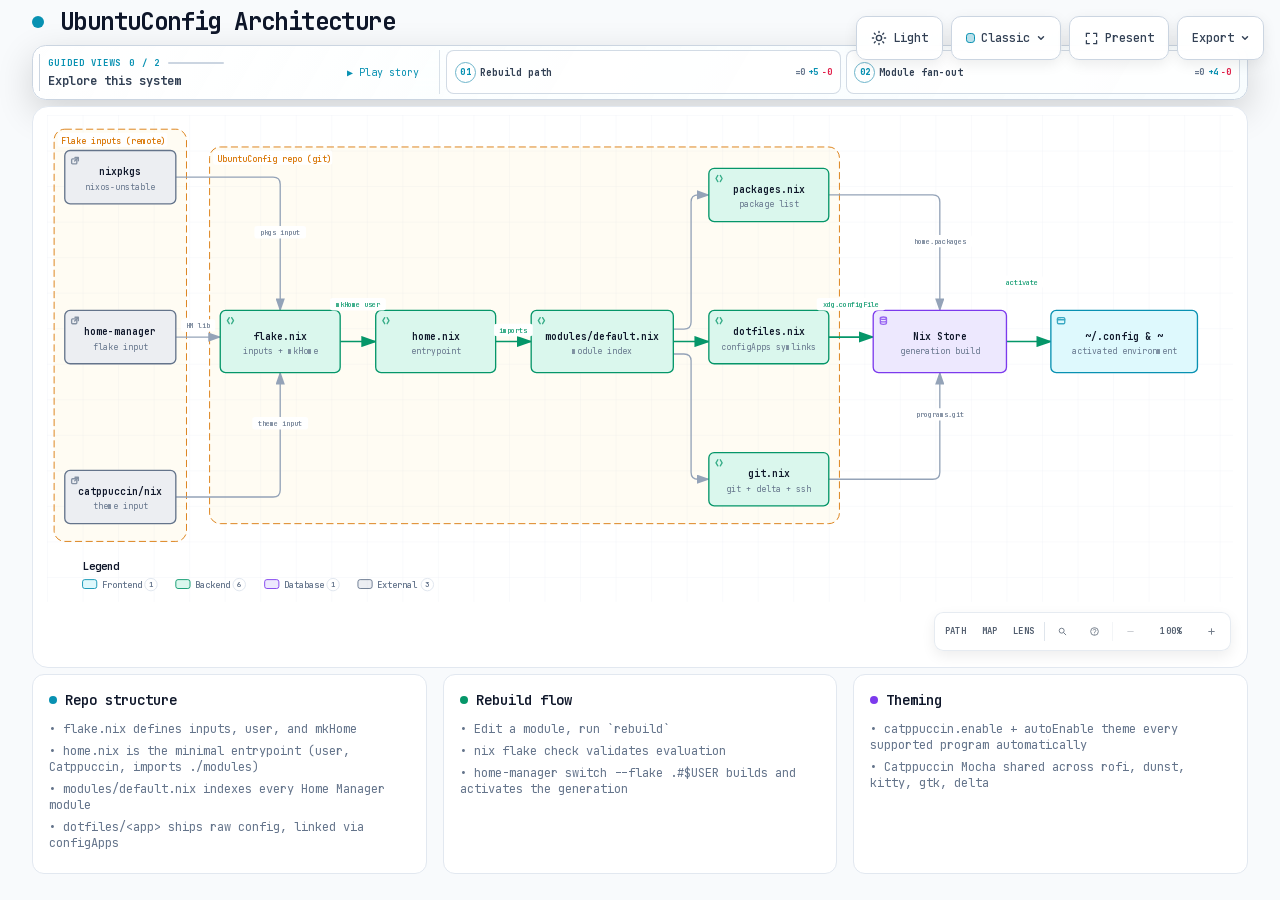
==== docs/architecture.html @ 64ac4c7f "remove wayland" ====
<!DOCTYPE html>
<html lang="en" data-theme="dark" data-preset="classic">
<head>
  <meta charset="UTF-8">
  <meta name="viewport" content="width=device-width, initial-scale=1.0">
  <meta name="generator" content="archify 2.17.0-dev.1">
  <title>UbuntuConfig Architecture Diagram</title>
  <script>
    // Resolve the theme before first paint so light-preference users don't
    // see a dark flash. The toolbar script below re-applies with UI state.
    (function () {
      try {
        var theme = null;
        try {
          var param = new URLSearchParams(window.location.search).get('theme');
          if (param === 'light' || param === 'dark') theme = param;
          if (new URLSearchParams(window.location.search).get('embed') === '1') {
            document.documentElement.setAttribute('data-embed', 'true');
          }
          if (new URLSearchParams(window.location.search).get('present') === '1') {
            document.documentElement.setAttribute('data-present', 'true');
          }
        } catch (_) {}
        if (!theme) {
          try { theme = localStorage.getItem('archify-theme'); } catch (_) {}
        }
        if (theme !== 'light' && theme !== 'dark') {
          theme = window.matchMedia('(prefers-color-scheme: light)').matches ? 'light' : 'dark';
        }
        document.documentElement.setAttribute('data-theme', theme);
      } catch (_) {}
    })();
  </script>
  <style id="archify-fonts">
/*
JetBrains Mono variable WOFF2 subsets from Google Fonts service revision v24.
These fixed bytes are shared by the viewer and its SVG/raster exports.
No local() source: an installed copy must not override the bundled font.
Uncovered characters (including CJK) still use the system fallback stack.
Upstream: https://github.com/JetBrains/JetBrainsMono

cyrillic-ext    1664 bytes  sha256 9343de2ca5d9549f792e7962375af8efb0f320c7643bfd36c884b5a30e5c396f
cyrillic        8892 bytes  sha256 4995a9a43ac659ec32fcd8b463755cd6a07b31a6e6b3894a6a153b661cf490e2
greek           6800 bytes  sha256 49c3da6c9a2b279b0f1f860f5cfb1f5dc38d88a5c7be9c9b1837bbc4e3db6111
vietnamese      5872 bytes  sha256 d44eb1936043a56038eb02dd70b243f379bef65783f94ec12f277550720411f1
latin-ext      11596 bytes  sha256 9c38cb2d0d2d93c1ee6e21fa78db76f13ea7e15e15cc64214c7ca89b6aaa35c4
latin          31340 bytes  sha256 2c32b9b3ee358c119e210f6f5195f9bd34894d78a785ff2e95d60e718e400af4

Copyright 2020 The JetBrains Mono Project Authors (https://github.com/JetBrains/JetBrainsMono)

This Font Software is licensed under the SIL Open Font License, Version 1.1.
This license is copied below, and is also available with a FAQ at:
https://openfontlicense.org


-----------------------------------------------------------
SIL OPEN FONT LICENSE Version 1.1 - 26 February 2007
-----------------------------------------------------------

PREAMBLE
The goals of the Open Font License (OFL) are to stimulate worldwide
development of collaborative font projects, to support the font creation
efforts of academic and linguistic communities, and to provide a free and
open framework in which fonts may be shared and improved in partnership
with others.

The OFL allows the licensed fonts to be used, studied, modified and
redistributed freely as long as they are not sold by themselves. The
fonts, including any derivative works, can be bundled, embedded,
redistributed and/or sold with any software provided that any reserved
names are not used by derivative works. The fonts and derivatives,
however, cannot be released under any other type of license. The
requirement for fonts to remain under this license does not apply
to any document created using the fonts or their derivatives.

DEFINITIONS
"Font Software" refers to the set of files released by the Copyright
Holder(s) under this license and clearly marked as such. This may
include source files, build scripts and documentation.

"Reserved Font Name" refers to any names specified as such after the
copyright statement(s).

"Original Version" refers to the collection of Font Software components as
distributed by the Copyright Holder(s).

"Modified Version" refers to any derivative made by adding to, deleting,
or substituting -- in part or in whole -- any of the components of the
Original Version, by changing formats or by porting the Font Software to a
new environment.

"Author" refers to any designer, engineer, programmer, technical
writer or other person who contributed to the Font Software.

PERMISSION & CONDITIONS
Permission is hereby granted, free of charge, to any person obtaining
a copy of the Font Software, to use, study, copy, merge, embed, modify,
redistribute, and sell modified and unmodified copies of the Font
Software, subject to the following conditions:

1) Neither the Font Software nor any of its individual components,
in Original or Modified Versions, may be sold by itself.

2) Original or Modified Versions of the Font Software may be bundled,
redistributed and/or sold with any software, provided that each copy
contains the above copyright notice and this license. These can be
included either as stand-alone text files, human-readable headers or
in the appropriate machine-readable metadata fields within text or
binary files as long as those fields can be easily viewed by the user.

3) No Modified Version of the Font Software may use the Reserved Font
Name(s) unless explicit written permission is granted by the corresponding
Copyright Holder. This restriction only applies to the primary font name as
presented to the users.

4) The name(s) of the Copyright Holder(s) or the Author(s) of the Font
Software shall not be used to promote, endorse or advertise any
Modified Version, except to acknowledge the contribution(s) of the
Copyright Holder(s) and the Author(s) or with their explicit written
permission.

5) The Font Software, modified or unmodified, in part or in whole,
must be distributed entirely under this license, and must not be
distributed under any other license. The requirement for fonts to
remain under this license does not apply to any document created
using the Font Software.

TERMINATION
This license becomes null and void if any of the above conditions are
not met.

DISCLAIMER
THE FONT SOFTWARE IS PROVIDED "AS IS", WITHOUT WARRANTY OF ANY KIND,
EXPRESS OR IMPLIED, INCLUDING BUT NOT LIMITED TO ANY WARRANTIES OF
MERCHANTABILITY, FITNESS FOR A PARTICULAR PURPOSE AND NONINFRINGEMENT
OF COPYRIGHT, PATENT, TRADEMARK, OR OTHER RIGHT. IN NO EVENT SHALL THE
COPYRIGHT HOLDER BE LIABLE FOR ANY CLAIM, DAMAGES OR OTHER LIABILITY,
INCLUDING ANY GENERAL, SPECIAL, INDIRECT, INCIDENTAL, OR CONSEQUENTIAL
DAMAGES, WHETHER IN AN ACTION OF CONTRACT, TORT OR OTHERWISE, ARISING
FROM, OUT OF THE USE OR INABILITY TO USE THE FONT SOFTWARE OR FROM
OTHER DEALINGS IN THE FONT SOFTWARE.
*/
    /* cyrillic-ext */
    @font-face { font-family: 'JetBrains Mono'; font-style: normal; font-weight: 400 800; font-display: swap;
      src: url([data-uri]) format('woff2');
      unicode-range: U+0460-052F, U+1C80-1C8A, U+20B4, U+2DE0-2DFF, U+A640-A69F, U+FE2E-FE2F; }
    /* cyrillic */
    @font-face { font-family: 'JetBrains Mono'; font-style: normal; font-weight: 400 800; font-display: swap;
      src: url([data-uri]) format('woff2');
      unicode-range: U+0301, U+0400-045F, U+0490-0491, U+04B0-04B1, U+2116; }
    /* greek */
    @font-face { font-family: 'JetBrains Mono'; font-style: normal; font-weight: 400 800; font-display: swap;
      src: url([data-uri]) format('woff2');
      unicode-range: U+0370-0377, U+037A-037F, U+0384-038A, U+038C, U+038E-03A1, U+03A3-03FF; }
    /* vietnamese */
    @font-face { font-family: 'JetBrains Mono'; font-style: normal; font-weight: 400 800; font-display: swap;
      src: url([data-uri]) format('woff2');
      unicode-range: U+0102-0103, U+0110-0111, U+0128-0129, U+0168-0169, U+01A0-01A1, U+01AF-01B0, U+0300-0301, U+0303-0304, U+0308-0309, U+0323, U+0329, U+1EA0-1EF9, U+20AB; }
    /* latin-ext */
    @font-face { font-family: 'JetBrains Mono'; font-style: normal; font-weight: 400 800; font-display: swap;
      src: url([data-uri]) format('woff2');
      unicode-range: U+0100-02BA, U+02BD-02C5, U+02C7-02CC, U+02CE-02D7, U+02DD-02FF, U+0304, U+0308, U+0329, U+1D00-1DBF, U+1E00-1E9F, U+1EF2-1EFF, U+2020, U+20A0-20AB, U+20AD-20C0, U+2113, U+2C60-2C7F, U+A720-A7FF; }
    /* latin */
    @font-face { font-family: 'JetBrains Mono'; font-style: normal; font-weight: 400 800; font-display: swap;
      src: url([data-uri]) format('woff2');
      unicode-range: U+0000-00FF, U+0131, U+0152-0153, U+02BB-02BC, U+02C6, U+02DA, U+02DC, U+0304, U+0308, U+0329, U+2000-206F, U+20AC, U+2122, U+2191, U+2193, U+2212, U+2215, U+FEFF, U+FFFD; }
  </style>
  <style>
    /* ==========================================================
       THEME VARIABLES — switch by toggling [data-theme] on <html>
       ========================================================== */
    :root,
    [data-theme="dark"] {
      --bg: #020617;
      --grid: #1e293b;
      --text: #ffffff;
      --text-muted: #94a3b8;
      --text-dim: #475569;
      /* UI chrome and menu hints need more contrast than SVG .t-dim accents */
      --text-faint: #7d8da1;

      --panel: rgba(15, 23, 42, 0.5);
      --panel-border: #1e293b;
      --lane-fill: rgba(15, 23, 42, 0.22);
      --lane-stroke: #334155;

      --arrow: #64748b;
      --arrow-emphasis: #34d399;

      /* Opaque mask color used behind semi-transparent component fills
         so the arrows drawn underneath are properly hidden. */
      --mask: #0f172a;

      --frontend-fill:    rgba(8, 51, 68, 0.4);
      --frontend-stroke:  #22d3ee;
      --backend-fill:     rgba(6, 78, 59, 0.4);
      --backend-stroke:   #34d399;
      --database-fill:    rgba(76, 29, 149, 0.4);
      --database-stroke:  #a78bfa;
      --cloud-fill:       rgba(120, 53, 15, 0.3);
      --cloud-stroke:     #fbbf24;
      --security-fill:    rgba(136, 19, 55, 0.4);
      --security-stroke:  #fb7185;
      --messagebus-fill:  rgba(251, 146, 60, 0.3);
      --messagebus-stroke:#fb923c;
      --external-fill:    rgba(30, 41, 59, 0.5);
      --external-stroke:  #94a3b8;

      --toolbar-bg:       rgba(15, 23, 42, 0.8);
      --toolbar-border:   #334155;
      --toolbar-text:     #e2e8f0;
      --toolbar-hover:    rgba(15, 23, 42, 0.95);
      --toolbar-menu-bg:  #0f172a;
    }

    [data-theme="light"] {
      --bg: #f8fafc;
      --grid: #e2e8f0;
      --text: #0f172a;
      --text-muted: #64748b;
      --text-dim: #94a3b8;
      --text-faint: #64748b;

      --panel: #ffffff;
      --panel-border: #e2e8f0;
      --lane-fill: rgba(248, 250, 252, 0.65);
      --lane-stroke: #cbd5e1;

      --arrow: #94a3b8;
      --arrow-emphasis: #059669;

      --mask: #ffffff;

      --frontend-fill:    rgba(34, 211, 238, 0.15);
      --frontend-stroke:  #0891b2;
      --backend-fill:     rgba(52, 211, 153, 0.18);
      --backend-stroke:   #059669;
      --database-fill:    rgba(167, 139, 250, 0.2);
      --database-stroke:  #7c3aed;
      --cloud-fill:       rgba(251, 191, 36, 0.18);
      --cloud-stroke:     #d97706;
      --security-fill:    rgba(251, 113, 133, 0.15);
      --security-stroke:  #e11d48;
      --messagebus-fill:  rgba(251, 146, 60, 0.15);
      --messagebus-stroke:#ea580c;
      --external-fill:    rgba(148, 163, 184, 0.18);
      --external-stroke:  #64748b;

      --toolbar-bg:       rgba(255, 255, 255, 0.92);
      --toolbar-border:   #cbd5e1;
      --toolbar-text:     #334155;
      --toolbar-hover:    #ffffff;
      --toolbar-menu-bg:  #ffffff;
    }

    /* ==========================================================
       SIGNAL FLOW — an opt-in, motion-forward visual preset.
       The variables also target a standalone exported SVG, whose
       root carries data-preset and data-theme directly.
       ========================================================== */
    [data-preset="signal-flow"][data-theme="dark"] {
      --bg: #030711;
      --grid: #15233a;
      --panel: rgba(6, 14, 28, 0.78);
      --panel-border: #1d3350;
      --lane-fill: rgba(9, 22, 40, 0.5);
      --lane-stroke: #2c4564;
      --text: #f5fbff;
      --text-muted: #9eb0c7;
      --text-dim: #52667f;
      --text-faint: #7890ad;
      --mask: #07101e;
      --frontend-fill: rgba(6, 182, 212, 0.14);
      --frontend-stroke: #67e8f9;
      --backend-fill: rgba(16, 185, 129, 0.14);
      --backend-stroke: #5eead4;
      --database-fill: rgba(139, 92, 246, 0.16);
      --database-stroke: #c4b5fd;
      --cloud-fill: rgba(245, 158, 11, 0.13);
      --cloud-stroke: #fcd34d;
      --security-fill: rgba(244, 63, 94, 0.13);
      --security-stroke: #fda4af;
      --messagebus-fill: rgba(249, 115, 22, 0.13);
      --messagebus-stroke: #fdba74;
      --external-fill: rgba(71, 85, 105, 0.24);
      --external-stroke: #a5b4c7;
      --arrow: #7890ad;
      --arrow-emphasis: #2dd4bf;
      --toolbar-bg: rgba(7, 16, 30, 0.86);
      --toolbar-border: #29415f;
      --toolbar-menu-bg: #07101e;
    }

    [data-preset="signal-flow"][data-theme="light"] {
      --bg: #f4f9fc;
      --grid: #d4e5ee;
      --panel: rgba(255, 255, 255, 0.82);
      --panel-border: #bfd5e2;
      --lane-fill: rgba(232, 243, 248, 0.62);
      --lane-stroke: #a9c5d5;
      --text: #102638;
      --text-muted: #587287;
      --text-dim: #8aa2b4;
      --text-faint: #668397;
      --mask: #ffffff;
      --frontend-fill: rgba(6, 182, 212, 0.09);
      --frontend-stroke: #0789a1;
      --backend-fill: rgba(5, 150, 105, 0.09);
      --backend-stroke: #087f69;
      --database-fill: rgba(124, 58, 237, 0.09);
      --database-stroke: #7254c7;
      --cloud-fill: rgba(217, 119, 6, 0.08);
      --cloud-stroke: #b9670b;
      --security-fill: rgba(225, 29, 72, 0.08);
      --security-stroke: #c53a59;
      --messagebus-fill: rgba(234, 88, 12, 0.08);
      --messagebus-stroke: #c65f27;
      --external-fill: rgba(100, 116, 139, 0.1);
      --external-stroke: #607a8c;
      --arrow: #7b97aa;
      --arrow-emphasis: #0d9488;
    }

    /* ==========================================================
       BLUEPRINT — a review-first drafting preset for deployment,
       infrastructure, and technical design documentation. It keeps
       the same semantic palette and geometry while trading glow for
       precise grid contrast, squared materials, and drafting marks.
       ========================================================== */
    [data-preset="blueprint"][data-theme="dark"] {
      --bg: #06131f;
      --grid: #17425a;
      --panel: rgba(7, 27, 43, 0.9);
      --panel-border: #27627f;
      --lane-fill: rgba(10, 43, 66, 0.36);
      --lane-stroke: #34799a;
      --text: #e3f6ff;
      --text-muted: #91b8ca;
      --text-dim: #557e92;
      --text-faint: #739caf;
      --mask: #0a2031;
      --frontend-fill: rgba(26, 157, 193, 0.14);
      --frontend-stroke: #66d9ef;
      --backend-fill: rgba(31, 155, 124, 0.13);
      --backend-stroke: #69dfbd;
      --database-fill: rgba(120, 105, 196, 0.14);
      --database-stroke: #b4a8ff;
      --cloud-fill: rgba(197, 145, 43, 0.13);
      --cloud-stroke: #ffd166;
      --security-fill: rgba(199, 76, 104, 0.13);
      --security-stroke: #ff8da1;
      --messagebus-fill: rgba(207, 112, 49, 0.13);
      --messagebus-stroke: #ffad66;
      --external-fill: rgba(84, 119, 139, 0.18);
      --external-stroke: #a7cad9;
      --arrow: #78a3b7;
      --arrow-emphasis: #64dfc1;
      --toolbar-bg: rgba(7, 28, 45, 0.92);
      --toolbar-border: #34799a;
      --toolbar-text: #d8f3ff;
      --toolbar-hover: rgba(18, 58, 83, 0.95);
      --toolbar-menu-bg: #0a2031;
    }

    [data-preset="blueprint"][data-theme="light"] {
      --bg: #edf7fa;
      --grid: #b5d5e1;
      --panel: rgba(249, 253, 255, 0.94);
      --panel-border: #78aabd;
      --lane-fill: rgba(210, 232, 240, 0.42);
      --lane-stroke: #83b2c4;
      --text: #123344;
      --text-muted: #4e7486;
      --text-dim: #86a6b4;
      --text-faint: #668c9d;
      --mask: #f9fdff;
      --frontend-fill: rgba(8, 145, 178, 0.08);
      --frontend-stroke: #087f9c;
      --backend-fill: rgba(5, 128, 101, 0.08);
      --backend-stroke: #08755f;
      --database-fill: rgba(100, 75, 180, 0.08);
      --database-stroke: #6757a8;
      --cloud-fill: rgba(181, 120, 15, 0.08);
      --cloud-stroke: #a86609;
      --security-fill: rgba(190, 48, 80, 0.07);
      --security-stroke: #b32f50;
      --messagebus-fill: rgba(196, 81, 22, 0.07);
      --messagebus-stroke: #b65120;
      --external-fill: rgba(79, 112, 128, 0.08);
      --external-stroke: #506f7e;
      --arrow: #6d93a5;
      --arrow-emphasis: #087f69;
      --toolbar-bg: rgba(247, 252, 254, 0.94);
      --toolbar-border: #8ab5c5;
      --toolbar-text: #294f61;
      --toolbar-hover: #ffffff;
      --toolbar-menu-bg: #f9fdff;
    }

    /* ==========================================================
       EDITORIAL — a warm, publication-minded preset for design
       reviews, launch notes, and documentation. The diagram keeps
       the same semantic palette and exact geometry, but trades
       software chrome for paper, ink, ruled structure, and one
       restrained vermilion accent.
       ========================================================== */
    [data-preset="editorial"][data-theme="dark"] {
      --bg: #181611;
      --grid: #39342a;
      --panel: rgba(35, 31, 24, 0.96);
      --panel-border: #625a4a;
      --lane-fill: rgba(52, 46, 35, 0.46);
      --lane-stroke: #726957;
      --text: #f4eddf;
      --text-muted: #b9ae9b;
      --text-dim: #776e60;
      --text-faint: #9d917e;
      --mask: #231f18;
      --frontend-fill: rgba(43, 133, 142, 0.16);
      --frontend-stroke: #7fc6c7;
      --backend-fill: rgba(63, 132, 92, 0.16);
      --backend-stroke: #8fc29e;
      --database-fill: rgba(117, 91, 141, 0.17);
      --database-stroke: #c0a4d0;
      --cloud-fill: rgba(170, 119, 49, 0.16);
      --cloud-stroke: #d8ad68;
      --security-fill: rgba(157, 69, 65, 0.17);
      --security-stroke: #df9085;
      --messagebus-fill: rgba(174, 79, 42, 0.16);
      --messagebus-stroke: #df946f;
      --external-fill: rgba(126, 115, 96, 0.18);
      --external-stroke: #b8ad99;
      --arrow: #948978;
      --arrow-emphasis: #dd6b3d;
      --toolbar-bg: rgba(35, 31, 24, 0.92);
      --toolbar-border: #625a4a;
      --toolbar-text: #eee5d5;
      --toolbar-hover: #302a20;
      --toolbar-menu-bg: #231f18;
    }

    [data-preset="editorial"][data-theme="light"] {
      --bg: #f2eee5;
      --grid: #d8d0c2;
      --panel: rgba(251, 248, 241, 0.97);
      --panel-border: #c4b9a6;
      --lane-fill: rgba(229, 221, 207, 0.42);
      --lane-stroke: #b8aa94;
      --text: #242018;
      --text-muted: #6f6658;
      --text-dim: #a09788;
      --text-faint: #817767;
      --mask: #fbf8f1;
      --frontend-fill: rgba(31, 117, 126, 0.09);
      --frontend-stroke: #287e84;
      --backend-fill: rgba(42, 119, 75, 0.09);
      --backend-stroke: #397b53;
      --database-fill: rgba(105, 75, 130, 0.09);
      --database-stroke: #765d86;
      --cloud-fill: rgba(157, 103, 31, 0.1);
      --cloud-stroke: #9a671f;
      --security-fill: rgba(153, 58, 52, 0.09);
      --security-stroke: #9e463f;
      --messagebus-fill: rgba(182, 70, 27, 0.09);
      --messagebus-stroke: #ad4b25;
      --external-fill: rgba(101, 91, 75, 0.09);
      --external-stroke: #746b5e;
      --arrow: #8a806f;
      --arrow-emphasis: #bb4c23;
      --toolbar-bg: rgba(251, 248, 241, 0.94);
      --toolbar-border: #c4b9a6;
      --toolbar-text: #40392f;
      --toolbar-hover: #fffdf8;
      --toolbar-menu-bg: #fbf8f1;
    }

    * { margin: 0; padding: 0; box-sizing: border-box; }

    body {
      font-family: 'JetBrains Mono', ui-monospace, SFMono-Regular, Menlo, Consolas, 'DejaVu Sans Mono', 'Liberation Mono', 'Noto Sans Mono CJK SC', 'PingFang SC', 'Hiragino Sans GB', 'Microsoft YaHei', monospace;
      background: var(--bg);
      min-height: 100vh;
      padding: 2rem;
      color: var(--text);
      transition: background 0.2s ease, color 0.2s ease;
    }

    html[data-preset="signal-flow"] body {
      background-image:
        radial-gradient(circle at 18% -8%, rgba(34, 211, 238, 0.14), transparent 34rem),
        radial-gradient(circle at 92% 18%, rgba(139, 92, 246, 0.12), transparent 30rem);
      background-attachment: fixed;
    }
    html[data-preset="signal-flow"][data-theme="light"] body {
      background-image:
        radial-gradient(circle at 18% -8%, rgba(6, 182, 212, 0.12), transparent 34rem),
        radial-gradient(circle at 92% 18%, rgba(139, 92, 246, 0.08), transparent 30rem);
    }
    html[data-preset="blueprint"] body {
      background-image:
        linear-gradient(var(--grid) 1px, transparent 1px),
        linear-gradient(90deg, var(--grid) 1px, transparent 1px);
      background-size: 32px 32px;
      background-position: -1px -1px;
      background-attachment: fixed;
    }
    html[data-preset="editorial"] body {
      background-image:
        linear-gradient(90deg, transparent 0, transparent 5.4rem, color-mix(in srgb, var(--security-stroke) 18%, transparent) 5.4rem, color-mix(in srgb, var(--security-stroke) 18%, transparent) calc(5.4rem + 1px), transparent calc(5.4rem + 1px)),
        repeating-linear-gradient(0deg, transparent 0, transparent 31px, color-mix(in srgb, var(--grid) 36%, transparent) 31px, color-mix(in srgb, var(--grid) 36%, transparent) 32px);
      background-attachment: fixed;
    }

    /* Gallery/embed mode keeps the generated artifact as the source of truth
       while presenting only its diagram surface inside a proof card. */
    html[data-embed="true"] body {
      min-height: 0;
      padding: 0;
      overflow: hidden;
      background: var(--bg);
      background-image: none;
    }
    html[data-embed="true"] .toolbar,
    html[data-embed="true"] .header,
    html[data-embed="true"] .cards,
    html[data-embed="true"] .diagram-nav,
    html[data-embed="true"] .overview-map,
    html[data-embed="true"] .focus-chip,
    html[data-embed="true"] .route-probe,
    html[data-embed="true"] .semantic-lens,
    html[data-embed="true"] .diagram-guide,
    html[data-embed="true"] .node-finder,
    html[data-embed="true"] .guided-views { display: none !important; }
    html[data-embed="true"] .container { max-width: none; }
    html[data-embed="true"] .diagram-container {
      padding: 0.5rem;
      border: 0;
      border-radius: 0;
      box-shadow: none;
    }
    html[data-embed="true"] .diagram-container svg { min-width: 0; }

    /* Share Chapter Cue lives in the HTML viewer layer, not inside the SVG.
       It gives one-shot embeds a title, authored note, truthful stop order,
       and lifecycle state while canonical diagram geometry stays untouched. */
    .share-chapter-cue { display: none; }
    html[data-embed="true"][data-share-playback="true"] .share-chapter-cue:not([hidden]),
    html[data-embed="true"][data-share-moment="true"] .share-chapter-cue:not([hidden]) {
      position: absolute;
      z-index: 18;
      top: 0.85rem;
      left: 50%;
      display: grid;
      grid-template-columns: auto minmax(9rem, 13.5rem) minmax(0, 1fr);
      align-items: center;
      gap: 0.45rem 0.85rem;
      width: min(52rem, calc(100% - 1.5rem));
      min-height: 3.35rem;
      padding: 0.55rem 0.75rem 0.65rem;
      overflow: hidden;
      border: 1px solid color-mix(in srgb, var(--frontend-stroke) 42%, var(--toolbar-border));
      border-radius: 0.75rem;
      background:
        linear-gradient(115deg, color-mix(in srgb, var(--frontend-fill) 52%, transparent), transparent 45%),
        color-mix(in srgb, var(--toolbar-menu-bg) 92%, transparent);
      color: var(--toolbar-text);
      box-shadow: 0 14px 42px rgba(0, 0, 0, 0.3), inset 0 1px 0 rgba(255, 255, 255, 0.045);
      backdrop-filter: blur(16px);
      pointer-events: none;
      animation: archify-share-cue-enter 280ms cubic-bezier(0.22, 1, 0.36, 1) both;
    }
    html[data-preset="blueprint"] .share-chapter-cue {
      border-radius: 0.2rem;
      background:
        linear-gradient(90deg, color-mix(in srgb, var(--frontend-fill) 46%, transparent), transparent 36%),
        var(--toolbar-menu-bg);
      box-shadow: 0 10px 28px rgba(0, 0, 0, 0.2);
      backdrop-filter: none;
    }
    html[data-preset="editorial"] .share-chapter-cue {
      border-color: var(--panel-border);
      background:
        linear-gradient(90deg, color-mix(in srgb, var(--security-fill) 58%, transparent), transparent 42%),
        var(--toolbar-menu-bg);
      box-shadow: 0 10px 30px color-mix(in srgb, #000 18%, transparent);
      backdrop-filter: none;
    }
    html[data-preset="editorial"] .share-chapter-state { color: var(--arrow-emphasis); }
    html[data-preset="editorial"] .share-chapter-state::before {
      border-radius: 0;
      box-shadow: none;
      transform: rotate(45deg) scale(0.8);
    }
    .share-chapter-index {
      display: grid;
      gap: 0.12rem;
      min-width: 5rem;
      padding-right: 0.75rem;
      border-right: 1px solid var(--toolbar-border);
    }
    .share-chapter-state {
      display: inline-flex;
      align-items: center;
      gap: 0.36rem;
      color: var(--frontend-stroke);
      font-size: 0.5rem;
      font-weight: 800;
      letter-spacing: 0.14em;
      text-transform: uppercase;
    }
    .share-chapter-state::before {
      width: 0.38rem;
      height: 0.38rem;
      border-radius: 50%;
      background: currentColor;
      box-shadow: 0 0 10px currentColor;
      content: '';
    }
    .share-chapter-cue[data-state="playing"] .share-chapter-state::before {
      animation: archify-share-cue-pulse 1.15s ease-in-out infinite;
    }
    .share-chapter-count {
      color: var(--text-faint);
      font-size: 0.5rem;
      font-weight: 700;
      letter-spacing: 0.08em;
      text-transform: uppercase;
    }
    .share-chapter-copy { min-width: 0; }
    .share-chapter-copy strong,
    .share-chapter-copy small,
    .share-chapter-route {
      display: block;
      overflow: hidden;
      text-overflow: ellipsis;
      white-space: nowrap;
    }
    .share-chapter-copy strong {
      color: var(--toolbar-text);
      font-size: 0.6875rem;
      line-height: 1.35;
    }
    .share-chapter-copy small {
      margin-top: 0.08rem;
      color: var(--text-muted);
      font-size: 0.5rem;
      line-height: 1.35;
    }
    .share-chapter-route {
      color: color-mix(in srgb, var(--frontend-stroke) 76%, var(--text-muted));
      font-size: 0.5625rem;
      font-weight: 650;
      letter-spacing: 0.015em;
      text-align: right;
    }
    .share-chapter-progress {
      position: absolute;
      right: 0;
      bottom: 0;
      left: 0;
      height: 2px;
      overflow: hidden;
      background: color-mix(in srgb, var(--toolbar-border) 72%, transparent);
    }
    .share-chapter-progress span {
      display: block;
      width: 100%;
      height: 100%;
      background: linear-gradient(90deg, var(--frontend-stroke), var(--database-stroke));
      box-shadow: 0 0 12px var(--frontend-stroke);
      transform: scaleX(0);
      transform-origin: left center;
    }

    /* Presentation Stage is a viewer-only layer: it gives the live diagram
       the viewport while keeping guided views, theme, focus, and exports real.
       Embed mode wins when both query parameters are present. */
    html[data-present="true"]:not([data-embed="true"]) body {
      height: 100dvh;
      min-height: 0;
      padding: 1rem;
      overflow: hidden;
    }
    html[data-present="true"]:not([data-embed="true"]) .container {
      display: flex;
      flex-direction: column;
      gap: 0.75rem;
      width: 100%;
      max-width: none;
      height: calc(100dvh - 2rem);
    }
    html[data-present="true"]:not([data-embed="true"]) .header {
      flex: none;
      min-width: 0;
      margin: 0;
      padding-right: 23rem;
    }
    html[data-present="true"]:not([data-embed="true"]) .header-row { margin-bottom: 0.25rem; }
    html[data-present="true"]:not([data-embed="true"]) .subtitle {
      overflow: hidden;
      text-overflow: ellipsis;
      white-space: nowrap;
    }
    html[data-present="true"]:not([data-embed="true"]) .guided-views {
      flex: none;
      margin-bottom: 0;
    }
    html[data-present="true"]:not([data-embed="true"]) .diagram-container {
      display: flex;
      flex: 1 1 auto;
      align-items: center;
      justify-content: center;
      min-height: 0;
      padding: 0.75rem;
      padding-bottom: calc(0.75rem + var(--archify-nav-reserve));
    }
    html[data-present="true"]:not([data-embed="true"]) .diagram-container > svg {
      flex: 1 1 auto;
      height: 100%;
      min-height: 0;
      width: 100%;
      min-width: 0;
    }
    html[data-present="true"]:not([data-embed="true"]) .cards { display: none; }
    html[data-present="true"]:not([data-embed="true"]) #btn-present {
      border-color: var(--frontend-stroke);
      color: var(--frontend-stroke);
    }

    /* The reader owns only the outer scale. Wide diagrams keep one authored
       SVG/viewBox while the runtime chooses a desktop width from the actual
       vertical budget. This avoids device-specific files and breakpoint
       jumps between a laptop and a tall monitor. */
    .container {
      width: 100%;
      max-width: var(--archify-reader-width, 1440px);
      margin: 0 auto;
    }
    @media (min-width: 768px) and (max-height: 920px) {
      .header { margin-bottom: 1rem; }
      .diagram-container { padding: 1rem; }
      .cards { margin-top: 1rem; }
      .card { padding: 1rem; }
    }

    .header { margin-bottom: 1.5rem; padding-right: 29.5rem; }

    html[data-preset="signal-flow"] .header,
    html[data-preset="blueprint"] .header,
    html[data-preset="editorial"] .header { padding-right: 29.5rem; }

    .header-row {
      display: flex;
      align-items: center;
      gap: 1rem;
      margin-bottom: 0.5rem;
    }

    .pulse-dot {
      width: 12px;
      height: 12px;
      background: var(--frontend-stroke);
      border-radius: 50%;
      animation: none;
    }

    html[data-motion-capable="true"] .pulse-dot { animation: pulse 2s infinite; }

    @keyframes pulse {
      0%, 100% { opacity: 1; }
      50% { opacity: 0.5; }
    }

    h1 {
      font-size: 1.5rem;
      font-weight: 700;
      letter-spacing: -0.025em;
    }

    .subtitle {
      color: var(--text-muted);
      font-size: 0.875rem;
      margin-left: 1.75rem;
    }

    html[data-preset="signal-flow"] .header-row::after {
      content: attr(data-preset-badge-signal-flow);
      margin-left: auto;
      color: var(--frontend-stroke);
      border: 1px solid var(--frontend-stroke);
      border-radius: 999px;
      padding: 0.28rem 0.6rem;
      font-size: 0.625rem;
      letter-spacing: 0.12em;
      opacity: 0.82;
      box-shadow: 0 0 20px rgba(34, 211, 238, 0.12);
      white-space: nowrap;
    }

    html[data-preset="blueprint"] .pulse-dot {
      width: 10px;
      height: 10px;
      border: 1px solid var(--frontend-stroke);
      border-radius: 1px;
      background: transparent;
      box-shadow: inset 0 0 0 2px var(--bg);
      transform: rotate(45deg);
      animation: none;
    }
    html[data-preset="blueprint"] .header-row::after {
      content: attr(data-preset-badge-blueprint);
      margin-left: auto;
      padding: 0.28rem 0.55rem;
      border-top: 1px solid var(--frontend-stroke);
      border-bottom: 1px solid var(--frontend-stroke);
      color: var(--frontend-stroke);
      font-size: 0.5625rem;
      font-weight: 700;
      letter-spacing: 0.14em;
      white-space: nowrap;
    }

    html[data-preset="editorial"] h1,
    html[data-preset="editorial"] .card h3 {
      font-family: Georgia, 'Times New Roman', 'Songti SC', STSong, serif;
      letter-spacing: -0.02em;
    }
    html[data-preset="editorial"] h1 { font-size: 1.72rem; font-weight: 600; }
    html[data-preset="editorial"] .pulse-dot {
      width: 9px;
      height: 9px;
      border: 1px solid var(--arrow-emphasis);
      border-radius: 0;
      background: var(--arrow-emphasis);
      box-shadow: 0 0 0 3px color-mix(in srgb, var(--arrow-emphasis) 14%, transparent);
      transform: rotate(45deg);
      animation: none;
    }
    html[data-preset="editorial"] .header-row::after {
      content: attr(data-preset-badge-editorial);
      margin-left: auto;
      padding: 0.32rem 0 0.24rem;
      border-bottom: 2px solid var(--arrow-emphasis);
      color: var(--arrow-emphasis);
      font-family: Georgia, 'Times New Roman', serif;
      font-size: 0.625rem;
      font-style: italic;
      font-weight: 600;
      letter-spacing: 0.08em;
      white-space: nowrap;
    }

    .diagram-container {
      --archify-nav-reserve: 0px;
      background: var(--panel);
      border-radius: 1rem;
      border: 1px solid var(--panel-border);
      padding: 1.5rem;
      padding-bottom: calc(1.5rem + var(--archify-nav-reserve));
      overflow: hidden;
      position: relative;
    }

    html[data-preset="signal-flow"] .diagram-container {
      position: relative;
      overflow: hidden;
      background: linear-gradient(180deg, rgba(8, 20, 38, 0.82), rgba(3, 8, 18, 0.94));
      box-shadow: inset 0 1px 0 rgba(255, 255, 255, 0.04), 0 28px 80px rgba(0, 0, 0, 0.34);
    }
    html[data-preset="signal-flow"][data-theme="light"] .diagram-container {
      background: linear-gradient(180deg, rgba(255, 255, 255, 0.9), rgba(237, 246, 250, 0.94));
      box-shadow: inset 0 1px 0 rgba(255, 255, 255, 0.72), 0 24px 60px rgba(45, 78, 99, 0.12);
    }
    html[data-preset="blueprint"] .diagram-container {
      border-color: var(--panel-border);
      border-radius: 0.35rem;
      background: var(--panel);
      box-shadow:
        inset 0 0 0 1px color-mix(in srgb, var(--panel-border) 34%, transparent),
        0 18px 48px rgba(0, 0, 0, 0.16);
    }
    html[data-preset="blueprint"] .diagram-container::after {
      content: "";
      position: absolute;
      z-index: 10;
      inset: 0.7rem;
      pointer-events: none;
      background:
        linear-gradient(var(--frontend-stroke), var(--frontend-stroke)) left top / 1.35rem 1px no-repeat,
        linear-gradient(var(--frontend-stroke), var(--frontend-stroke)) left top / 1px 1.35rem no-repeat,
        linear-gradient(var(--frontend-stroke), var(--frontend-stroke)) right top / 1.35rem 1px no-repeat,
        linear-gradient(var(--frontend-stroke), var(--frontend-stroke)) right top / 1px 1.35rem no-repeat,
        linear-gradient(var(--frontend-stroke), var(--frontend-stroke)) left bottom / 1.35rem 1px no-repeat,
        linear-gradient(var(--frontend-stroke), var(--frontend-stroke)) left bottom / 1px 1.35rem no-repeat,
        linear-gradient(var(--frontend-stroke), var(--frontend-stroke)) right bottom / 1.35rem 1px no-repeat,
        linear-gradient(var(--frontend-stroke), var(--frontend-stroke)) right bottom / 1px 1.35rem no-repeat;
      opacity: 0.58;
    }
    html[data-preset="editorial"] .diagram-container {
      overflow: hidden;
      border-color: var(--panel-border);
      border-radius: 0.38rem;
      background:
        linear-gradient(90deg, color-mix(in srgb, var(--security-fill) 58%, transparent), transparent 12%),
        var(--panel);
      box-shadow:
        0 1px 0 color-mix(in srgb, var(--text) 6%, transparent),
        0 18px 48px color-mix(in srgb, #000 19%, transparent);
    }
    html[data-preset="editorial"] .diagram-container::after {
      position: absolute;
      z-index: 10;
      top: 0.72rem;
      right: 1.25rem;
      padding: 0.2rem 0.52rem;
      border: 1px solid var(--panel-border);
      background: var(--panel);
      color: var(--arrow-emphasis);
      content: attr(data-preset-badge-editorial-plate);
      font-family: Georgia, 'Times New Roman', serif;
      font-size: 0.52rem;
      font-style: italic;
      font-weight: 600;
      letter-spacing: 0.09em;
      pointer-events: none;
    }
    html[data-embed="true"][data-preset="editorial"] .diagram-container::after { display: none; }
    html[data-motion-capable="true"][data-preset="signal-flow"][data-ambient-motion="running"] .diagram-container::before {
      content: "";
      position: absolute;
      inset: 0;
      pointer-events: none;
      background: linear-gradient(115deg, transparent 28%, rgba(103, 232, 249, 0.035) 48%, transparent 68%);
      transform: translateX(-70%);
      animation: archify-signal-scan 4.8s ease-in-out 1 both;
    }

    /* Motion Governor gives the reader a real static state and gives the
       strongest semantic action the only motion budget. Atmosphere resets to
       its authored base instead of freezing mid-cycle. Static artifacts never
       start a decorative pulse or scan. */
    html:not([data-motion-capable="true"]) svg[data-animation="trace"] [data-animate] {
      animation: none !important;
    }
    html[data-motion="still"] .pulse-dot,
    html[data-motion="still"] .diagram-container::before,
    html[data-motion="still"] svg[data-animation="trace"] [data-animate],
    html[data-motion-owner] .pulse-dot,
    html[data-motion-owner] .diagram-container::before,
    html[data-motion-owner] svg[data-animation="trace"] [data-animate],
    html[data-embed="true"] .pulse-dot,
    html[data-embed="true"] .diagram-container::before,
    html[data-share-playback="true"] .pulse-dot,
    html[data-share-playback="true"] .diagram-container::before,
    html[data-document-hidden="true"] .pulse-dot,
    html[data-document-hidden="true"] .diagram-container::before,
    html[data-document-hidden="true"] svg[data-animation="trace"] [data-animate] {
      animation: none !important;
    }
    html[data-motion="still"] .diagram-container::before,
    html[data-motion-owner] .diagram-container::before,
    html[data-embed="true"] .diagram-container::before,
    html[data-share-playback="true"] .diagram-container::before {
      opacity: 0;
    }
    html[data-motion="still"] .guided-view-progress span,
    html[data-motion="still"] .guided-story-caption,
    html[data-motion="still"] .story-trail-flow,
    html[data-motion="still"] .intent-trace-flow,
    html[data-motion="still"] .route-probe-flow,
    html[data-motion="still"] .route-journey-flow,
    html[data-motion="still"] .semantic-lens-flow,
    html[data-motion="still"] .diagram-guide,
    html[data-motion="still"] [data-story-step],
    html[data-motion="still"] .overview-map-live,
    html[data-motion="still"] .guided-view-stop,
    html[data-motion="still"] .share-chapter-cue,
    html[data-motion="still"] .share-chapter-state::before,
    html[data-motion="still"] .share-chapter-progress span,
    html[data-document-hidden="true"] .guided-view-progress span,
    html[data-document-hidden="true"] .story-trail-flow,
    html[data-document-hidden="true"] .intent-trace-flow,
    html[data-document-hidden="true"] .route-probe-flow,
    html[data-document-hidden="true"] .route-journey-flow,
    html[data-document-hidden="true"] .semantic-lens-flow,
    html[data-document-hidden="true"] .diagram-guide,
    html[data-document-hidden="true"] [data-story-step],
    html[data-document-hidden="true"] .overview-map-live,
    html[data-document-hidden="true"] .guided-view-stop,
    html[data-document-hidden="true"] .share-chapter-cue,
    html[data-document-hidden="true"] .share-chapter-state::before,
    html[data-document-hidden="true"] .share-chapter-progress span {
      animation: none !important;
    }
    html[data-motion="still"] .guided-view-progress span {
      transform: scaleX(1) !important;
    }
    html[data-motion="still"] svg[data-story-playing="true"] .story-trail-flow {
      stroke-dasharray: none;
      stroke-dashoffset: 0;
      opacity: 0.55;
    }
    html[data-motion="still"] .intent-trace-flow,
    html[data-motion="still"] .route-probe-flow {
      stroke-dasharray: none;
      stroke-dashoffset: 0;
      opacity: 0.72;
    }
    html[data-motion="still"] .route-journey-overlay,
    html[data-document-hidden="true"] .route-journey-overlay { display: none !important; }
    html[data-motion="still"] .relationship-pulse-overlay,
    html[data-motion="still"] .story-carrier-overlay,
    html[data-document-hidden="true"] .story-carrier-overlay { display: none !important; }
    html[data-motion="still"] .chapter-handoff-overlay { display: none !important; }
    html[data-motion="still"] .chapter-handoff-anchor { animation: none !important; }
    html[data-motion="still"] .guided-view-chapter,
    html[data-motion="still"] svg [data-node-id],
    html[data-motion="still"] svg [data-edge-from],
    html[data-motion="still"] svg [data-detail],
    html[data-motion="still"] svg [data-detail-anchor],
    html[data-motion="still"] svg [data-legend-hit],
    html[data-motion="still"] svg {
      transition: none !important;
    }

    svg {
      width: 100%;
      min-width: min(900px, 100%);
      display: block;
      transform-origin: 0 0;
      transition: transform 0.18s ease;
    }

    .diagram-container.is-camera-moving svg {
      transition: transform 0.42s cubic-bezier(0.22, 1, 0.36, 1);
    }
    .diagram-container.is-camera-transaction svg { transition: none; }
    .diagram-container.is-pannable { cursor: grab; }
    .diagram-container.is-panning { cursor: grabbing; user-select: none; }
    .diagram-container.is-panning svg { transition: none; }

    .diagram-nav {
      position: absolute;
      right: 1rem;
      bottom: 1rem;
      z-index: 12;
      display: inline-flex;
      align-items: center;
      max-width: calc(100% - 2rem);
      padding: 0.15rem;
      gap: 0;
      overflow-x: auto;
      border: 1px solid color-mix(in srgb, var(--toolbar-border) 48%, transparent);
      border-radius: 0.58rem;
      background: color-mix(in srgb, var(--toolbar-bg) 82%, transparent);
      box-shadow: 0 5px 14px rgba(0, 0, 0, 0.07);
      backdrop-filter: blur(10px);
      scrollbar-width: none;
    }
    .diagram-nav::-webkit-scrollbar { display: none; }
    .diagram-nav button,
    .focus-chip button,
    .guided-views button {
      border: 0;
      background: transparent;
      color: var(--toolbar-text);
      font: inherit;
      cursor: pointer;
    }
    .diagram-nav button {
      min-width: 2rem;
      height: 2rem;
      padding: 0 0.35rem;
      border-radius: 0.35rem;
      color: color-mix(in srgb, var(--toolbar-text) 68%, transparent);
      font-size: 0.56rem;
      font-weight: 600;
      letter-spacing: 0.02em;
      transition: background 0.15s, color 0.15s;
    }
    .diagram-nav button:hover,
    .diagram-nav button:focus-visible,
    .focus-chip button:hover,
    .focus-chip button:focus-visible,
    .guided-views button:hover,
    .guided-views button:focus-visible { background: var(--toolbar-hover); }
    .diagram-nav button:focus-visible,
    .focus-chip button:focus-visible,
    .guided-views button:focus-visible {
      outline: 2px solid var(--frontend-stroke);
      outline-offset: 1px;
    }
    .diagram-nav button:disabled { opacity: 0.38; cursor: default; }
    .diagram-nav button:disabled:hover { background: transparent; }
    .diagram-nav #btn-route-probe,
    .diagram-nav #btn-overview-map,
    .diagram-nav #btn-semantic-lens {
      min-width: auto;
      padding-inline: 0.5rem;
      color: color-mix(in srgb, var(--toolbar-text) 86%, transparent);
      font-weight: 650;
    }
    .diagram-nav #btn-node-finder,
    .diagram-nav [data-view="out"] {
      position: relative;
      margin-left: 0.25rem;
    }
    .diagram-nav #btn-node-finder::before,
    .diagram-nav [data-view="out"]::before {
      position: absolute;
      top: 0.4rem;
      bottom: 0.4rem;
      left: -0.13rem;
      width: 1px;
      background: color-mix(in srgb, var(--toolbar-border) 62%, transparent);
      content: "";
      pointer-events: none;
    }
    .diagram-nav-icon {
      display: block;
      width: 0.72rem;
      height: 0.72rem;
      margin: auto;
      background: currentColor;
      -webkit-mask-position: center;
      -webkit-mask-repeat: no-repeat;
      -webkit-mask-size: contain;
      mask-position: center;
      mask-repeat: no-repeat;
      mask-size: contain;
    }
    .diagram-nav-icon.find {
      -webkit-mask-image: url("data:image/svg+xml,%3Csvg xmlns='http://www.w3.org/2000/svg' viewBox='0 0 20 20'%3E%3Ccircle cx='8.5' cy='8.5' r='4.5' fill='none' stroke='black' stroke-width='1.8'/%3E%3Cpath d='m12 12 4 4' fill='none' stroke='black' stroke-width='1.8' stroke-linecap='round'/%3E%3C/svg%3E");
      mask-image: url("data:image/svg+xml,%3Csvg xmlns='http://www.w3.org/2000/svg' viewBox='0 0 20 20'%3E%3Ccircle cx='8.5' cy='8.5' r='4.5' fill='none' stroke='black' stroke-width='1.8'/%3E%3Cpath d='m12 12 4 4' fill='none' stroke='black' stroke-width='1.8' stroke-linecap='round'/%3E%3C/svg%3E");
    }
    .diagram-nav-icon.guide {
      -webkit-mask-image: url("data:image/svg+xml,%3Csvg xmlns='http://www.w3.org/2000/svg' viewBox='0 0 20 20'%3E%3Ccircle cx='10' cy='10' r='7' fill='none' stroke='black' stroke-width='1.7'/%3E%3Cpath d='M7.8 7.3a2.4 2.4 0 014.6.9c0 1.8-2.4 2-2.4 3.7M10 14.9h.01' fill='none' stroke='black' stroke-width='1.7' stroke-linecap='round'/%3E%3C/svg%3E");
      mask-image: url("data:image/svg+xml,%3Csvg xmlns='http://www.w3.org/2000/svg' viewBox='0 0 20 20'%3E%3Ccircle cx='10' cy='10' r='7' fill='none' stroke='black' stroke-width='1.7'/%3E%3Cpath d='M7.8 7.3a2.4 2.4 0 014.6.9c0 1.8-2.4 2-2.4 3.7M10 14.9h.01' fill='none' stroke='black' stroke-width='1.7' stroke-linecap='round'/%3E%3C/svg%3E");
    }
    .diagram-nav-icon.minus {
      -webkit-mask-image: url("data:image/svg+xml,%3Csvg xmlns='http://www.w3.org/2000/svg' viewBox='0 0 20 20'%3E%3Cpath d='M5 10h10' fill='none' stroke='black' stroke-width='1.8' stroke-linecap='round'/%3E%3C/svg%3E");
      mask-image: url("data:image/svg+xml,%3Csvg xmlns='http://www.w3.org/2000/svg' viewBox='0 0 20 20'%3E%3Cpath d='M5 10h10' fill='none' stroke='black' stroke-width='1.8' stroke-linecap='round'/%3E%3C/svg%3E");
    }
    .diagram-nav-icon.plus {
      -webkit-mask-image: url("data:image/svg+xml,%3Csvg xmlns='http://www.w3.org/2000/svg' viewBox='0 0 20 20'%3E%3Cpath d='M10 5v10M5 10h10' fill='none' stroke='black' stroke-width='1.8' stroke-linecap='round'/%3E%3C/svg%3E");
      mask-image: url("data:image/svg+xml,%3Csvg xmlns='http://www.w3.org/2000/svg' viewBox='0 0 20 20'%3E%3Cpath d='M10 5v10M5 10h10' fill='none' stroke='black' stroke-width='1.8' stroke-linecap='round'/%3E%3C/svg%3E");
    }
    .diagram-nav [data-view="reset"] {
      display: inline-flex;
      align-items: center;
      justify-content: center;
      gap: 0.2rem;
      min-width: 3.1rem;
      padding-inline: 0.35rem;
    }
    .diagram-nav [data-view="reset"][data-detail-visible] {
      min-width: 3.8rem;
    }
    .diagram-nav-detail {
      color: color-mix(in srgb, var(--toolbar-text) 52%, transparent);
      font-size: 0.44rem;
      font-weight: 700;
      line-height: 1;
      letter-spacing: 0.07em;
    }
    .diagram-nav-percent {
      color: color-mix(in srgb, var(--toolbar-text) 84%, transparent);
      font-size: 0.55rem;
      font-weight: 650;
      line-height: 1;
    }
    .diagram-container[data-camera-indicator="true"] .diagram-nav-detail,
    .diagram-container[data-camera-indicator="true"] .diagram-nav-percent { color: var(--frontend-stroke); }
    .diagram-nav #btn-diagram-guide[aria-expanded="true"] {
      color: var(--cloud-stroke);
      background: var(--toolbar-hover);
    }

    /* Semantic Radar is a deliberately simplified, viewer-only overview. It
       uses authored node bounds and the live camera viewport rather than
       cloning the canonical SVG, so IDs, filters, animation, and export state
       stay singular and deterministic. */
    .overview-map {
      position: absolute;
      right: 1rem;
      bottom: calc(4.15rem + var(--archify-nav-reserve));
      z-index: 12;
      width: 11.25rem;
      overflow: hidden;
      border: 1px solid color-mix(in srgb, var(--frontend-stroke) 52%, var(--toolbar-border));
      border-radius: 0.78rem;
      background: var(--toolbar-menu-bg);
      color: var(--toolbar-text);
      box-shadow: 0 16px 42px rgba(0, 0, 0, 0.3);
      backdrop-filter: blur(16px);
      font-size: 0.625rem;
    }
    .overview-map[hidden] { display: none; }
    .overview-map[data-docked="true"] {
      position: fixed;
      right: var(--archify-radar-right, 1rem);
      top: var(--archify-radar-top, 1rem);
      bottom: auto;
    }
    .overview-map[data-docked="true"][data-dock-side="left"] {
      right: auto;
      left: var(--archify-radar-left, 1rem);
    }
    html[data-preset="blueprint"] .overview-map { border-radius: 0.28rem; }
    .overview-map-head {
      display: grid;
      grid-template-columns: auto minmax(0, 1fr) auto;
      align-items: center;
      gap: 0.45rem;
      min-height: 2.25rem;
      padding: 0.42rem 0.48rem 0.38rem 0.55rem;
      border-bottom: 1px solid var(--toolbar-border);
      background: linear-gradient(110deg, color-mix(in srgb, var(--frontend-fill) 45%, transparent), transparent 68%);
      cursor: grab;
      touch-action: none;
      user-select: none;
    }
    .overview-map[data-panel-dragging="true"] .overview-map-head { cursor: grabbing; }
    .overview-map[data-placement-invalid="true"] {
      border-color: var(--security-stroke);
      box-shadow: 0 0 0 2px color-mix(in srgb, var(--security-stroke) 34%, transparent), 0 16px 42px rgba(0, 0, 0, 0.3);
    }
    .overview-map[data-compact="true"] {
      width: 7.4rem;
    }
    .overview-map[data-compact="true"] .overview-map-head {
      grid-template-columns: minmax(0, 1fr) auto;
      gap: 0.24rem;
      min-height: 1.5rem;
      padding: 0.05rem 0.16rem 0.05rem 0.32rem;
      border-bottom: 0;
    }
    .overview-map[data-compact="true"] .overview-map-live,
    .overview-map[data-compact="true"] .overview-map-copy,
    .overview-map[data-compact="true"] .overview-map-surface,
    .overview-map[data-compact="true"] .overview-map-hint {
      display: none;
    }
    .overview-map[data-compact="true"] .overview-map-expand { display: inline-flex; }
    .overview-map[data-compact="true"] .overview-map-close {
      width: 1.15rem;
      height: 1.15rem;
      font-size: 0.72rem;
    }
    .overview-map-live {
      width: 0.42rem;
      height: 0.42rem;
      border-radius: 50%;
      background: var(--backend-stroke);
      box-shadow: 0 0 0 0 color-mix(in srgb, var(--backend-stroke) 52%, transparent);
      animation: archify-radar-live 2.4s ease-out infinite;
    }
    .overview-map-copy { min-width: 0; line-height: 1.1; }
    .overview-map-copy strong {
      display: block;
      overflow: hidden;
      color: var(--frontend-stroke);
      font-size: 0.59rem;
      letter-spacing: 0.12em;
      text-transform: uppercase;
      white-space: nowrap;
      text-overflow: ellipsis;
    }
    .overview-map-copy small {
      display: block;
      margin-top: 0.18rem;
      overflow: hidden;
      color: var(--text-faint);
      font-size: 0.52rem;
      letter-spacing: 0.04em;
      white-space: nowrap;
      text-overflow: ellipsis;
    }
    .overview-map-expand {
      display: none;
      align-items: center;
      justify-content: center;
      min-width: 0;
      height: 1.2rem;
      padding: 0 0.34rem;
      overflow: hidden;
      border: 0;
      border-radius: 0.3rem;
      background: transparent;
      color: var(--frontend-stroke);
      font: inherit;
      font-size: 0.49rem;
      font-weight: 700;
      letter-spacing: 0.06em;
      text-transform: uppercase;
      white-space: nowrap;
      cursor: pointer;
    }
    .overview-map-close {
      width: 1.55rem;
      height: 1.55rem;
      padding: 0;
      border: 0;
      border-radius: 0.34rem;
      background: transparent;
      color: var(--toolbar-text);
      font: inherit;
      font-size: 0.9rem;
      cursor: pointer;
    }
    .overview-map-expand:hover,
    .overview-map-expand:focus-visible,
    .overview-map-close:hover,
    .overview-map-close:focus-visible { background: var(--toolbar-hover); }
    .overview-map-expand:focus-visible,
    .overview-map-close:focus-visible,
    .overview-map-surface:focus-visible,
    .overview-map-node:focus-visible {
      outline: 2px solid var(--frontend-stroke);
      outline-offset: 1px;
    }
    .overview-map-surface {
      position: relative;
      height: 7rem;
      margin: 0.42rem;
      overflow: hidden;
      border: 1px solid color-mix(in srgb, var(--panel-border) 72%, transparent);
      border-radius: 0.42rem;
      background:
        linear-gradient(color-mix(in srgb, var(--panel-border) 26%, transparent) 1px, transparent 1px),
        linear-gradient(90deg, color-mix(in srgb, var(--panel-border) 26%, transparent) 1px, transparent 1px),
        color-mix(in srgb, var(--bg) 86%, transparent);
      background-size: 12px 12px;
      cursor: crosshair;
      touch-action: none;
    }
    html[data-preset="blueprint"] .overview-map-surface { border-radius: 0.1rem; }
    .overview-map-surface > svg {
      width: 100%;
      height: 100%;
      min-width: 0;
      transform: none !important;
      transition: none !important;
      display: block;
      overflow: visible;
    }
    .overview-map-node {
      fill: var(--backend-stroke);
      fill-opacity: 0.52;
      stroke: var(--backend-stroke);
      stroke-opacity: 0.86;
      vector-effect: non-scaling-stroke;
      cursor: pointer;
      transition: fill-opacity 140ms ease, stroke-width 140ms ease, filter 140ms ease;
    }
    .overview-map-node[data-kind="frontend"],
    .overview-map-node[data-kind="start"] { fill: var(--frontend-stroke); stroke: var(--frontend-stroke); }
    .overview-map-node[data-kind="database"],
    .overview-map-node[data-kind="success"] { fill: var(--database-stroke); stroke: var(--database-stroke); }
    .overview-map-node[data-kind="cloud"],
    .overview-map-node[data-kind="waiting"] { fill: var(--cloud-stroke); stroke: var(--cloud-stroke); }
    .overview-map-node[data-kind="messagebus"] { fill: var(--messagebus-stroke); stroke: var(--messagebus-stroke); }
    .overview-map-node[data-kind="security"],
    .overview-map-node[data-kind="decision"],
    .overview-map-node[data-kind="failure"] { fill: var(--security-stroke); stroke: var(--security-stroke); }
    .overview-map-node[data-kind="external"],
    .overview-map-node[data-kind="neutral"] { fill: var(--external-stroke); stroke: var(--external-stroke); }
    .overview-map-node[data-radar-active="true"],
    .overview-map-node:hover,
    .overview-map-node:focus-visible {
      fill-opacity: 0.92;
      stroke-width: 2.2;
      filter: drop-shadow(0 0 3px currentColor);
    }
    .overview-map-viewport {
      fill: color-mix(in srgb, var(--frontend-fill) 56%, transparent);
      stroke: var(--frontend-stroke);
      stroke-width: 2;
      vector-effect: non-scaling-stroke;
      pointer-events: none;
      filter: drop-shadow(0 0 3px color-mix(in srgb, var(--frontend-stroke) 54%, transparent));
    }
    .overview-map-hint {
      display: flex;
      justify-content: space-between;
      gap: 0.5rem;
      padding: 0 0.52rem 0.46rem;
      color: var(--text-faint);
      font-size: 0.49rem;
      letter-spacing: 0.06em;
      text-transform: uppercase;
    }
    .diagram-nav #btn-overview-map[aria-expanded="true"] {
      color: var(--frontend-stroke);
      background: var(--toolbar-hover);
    }
    .overview-map-feedback {
      position: absolute;
      right: 1rem;
      bottom: 4.15rem;
      z-index: 13;
      max-width: min(16rem, calc(100% - 2rem));
      padding: 0.38rem 0.55rem;
      border: 1px solid color-mix(in srgb, var(--frontend-stroke) 52%, var(--toolbar-border));
      border-radius: 0.5rem;
      background: var(--toolbar-menu-bg);
      color: var(--toolbar-text);
      box-shadow: 0 8px 24px rgba(0, 0, 0, 0.2);
      font-size: 0.52rem;
      line-height: 1.35;
      pointer-events: none;
    }
    .overview-map-feedback[hidden] { display: none; }
    .focus-chip[data-radar-yielded="true"] { display: none !important; }
    .diagram-nav #btn-route-probe[aria-pressed="true"] {
      color: var(--backend-stroke);
      background: var(--toolbar-hover);
    }
    .diagram-nav #btn-semantic-lens[aria-expanded="true"],
    .diagram-nav #btn-semantic-lens[aria-pressed="true"] {
      color: var(--database-stroke);
      background: var(--toolbar-hover);
    }

    /* Semantic Lens turns the compiled node-kind palette into an analytical
       legend. One kind reveals its real traffic; two kinds compare only their
       direct authored relationships. Geometry and the canonical SVG stay put. */
    .semantic-lens {
      position: absolute;
      right: 1rem;
      bottom: calc(4.15rem + var(--archify-nav-reserve));
      z-index: 24;
      width: min(20rem, calc(100% - 2rem));
      overflow: hidden;
      border: 1px solid color-mix(in srgb, var(--database-stroke) 58%, var(--toolbar-border));
      border-radius: 0.82rem;
      background:
        linear-gradient(135deg, color-mix(in srgb, var(--database-fill) 34%, transparent), transparent 48%),
        var(--toolbar-menu-bg);
      color: var(--toolbar-text);
      box-shadow: 0 18px 52px rgba(0, 0, 0, 0.36);
      backdrop-filter: blur(18px);
      animation: archify-lens-in 180ms cubic-bezier(0.22, 1, 0.36, 1);
    }
    .semantic-lens[hidden] { display: none; }
    .semantic-lens[data-dock-side="left"] { left: 1rem; right: auto; }
    .semantic-lens[data-dock-side="right"] { left: auto; right: 1rem; }
    html[data-preset="blueprint"] .semantic-lens { border-radius: 0.28rem; }
    .semantic-lens-head {
      display: grid;
      grid-template-columns: minmax(0, 1fr) auto;
      align-items: start;
      gap: 0.75rem;
      padding: 0.72rem 0.78rem 0.62rem;
      border-bottom: 1px solid var(--toolbar-border);
    }
    .semantic-lens-eyebrow {
      display: block;
      color: var(--database-stroke);
      font-size: 0.5rem;
      font-weight: 800;
      letter-spacing: 0.16em;
      text-transform: uppercase;
    }
    .semantic-lens-title {
      display: block;
      margin-top: 0.16rem;
      color: var(--text);
      font-size: 0.82rem;
      letter-spacing: -0.02em;
    }
    .semantic-lens-close {
      width: 1.75rem;
      height: 1.75rem;
      padding: 0;
      border: 0;
      border-radius: 0.35rem;
      background: transparent;
      color: var(--toolbar-text);
      font: inherit;
      font-size: 1rem;
      cursor: pointer;
    }
    .semantic-lens-close:hover,
    .semantic-lens-close:focus-visible { background: var(--toolbar-hover); }
    .semantic-lens-instruction {
      margin: 0;
      padding: 0.52rem 0.78rem 0.48rem;
      color: var(--text-faint);
      font-size: 0.55rem;
      line-height: 1.45;
    }
    .semantic-lens-kinds {
      display: grid;
      grid-template-columns: 1fr 1fr;
      gap: 0.3rem;
      max-height: min(15rem, 40vh);
      padding: 0 0.5rem 0.5rem;
      overflow-y: auto;
      scrollbar-width: thin;
    }
    .semantic-lens-kind {
      --lens-color: var(--external-stroke);
      display: grid;
      grid-template-columns: auto minmax(0, 1fr) auto;
      align-items: center;
      gap: 0.42rem;
      min-width: 0;
      min-height: 2.15rem;
      padding: 0.35rem 0.42rem;
      border: 1px solid color-mix(in srgb, var(--lens-color) 24%, var(--toolbar-border));
      border-radius: 0.45rem;
      background: color-mix(in srgb, var(--panel) 76%, transparent);
      color: var(--toolbar-text);
      font: inherit;
      text-align: left;
      cursor: pointer;
      transition: border-color 140ms ease, background 140ms ease, opacity 140ms ease;
    }
    html[data-preset="blueprint"] .semantic-lens-kind { border-radius: 0.12rem; }
    .semantic-lens-kind[data-kind="frontend"],
    .semantic-lens-kind[data-kind="start"] { --lens-color: var(--frontend-stroke); }
    .semantic-lens-kind[data-kind="backend"],
    .semantic-lens-kind[data-kind="active"] { --lens-color: var(--backend-stroke); }
    .semantic-lens-kind[data-kind="database"],
    .semantic-lens-kind[data-kind="success"] { --lens-color: var(--database-stroke); }
    .semantic-lens-kind[data-kind="cloud"],
    .semantic-lens-kind[data-kind="waiting"] { --lens-color: var(--cloud-stroke); }
    .semantic-lens-kind[data-kind="messagebus"] { --lens-color: var(--messagebus-stroke); }
    .semantic-lens-kind[data-kind="security"],
    .semantic-lens-kind[data-kind="decision"],
    .semantic-lens-kind[data-kind="failure"] { --lens-color: var(--security-stroke); }
    .semantic-lens-kind:hover,
    .semantic-lens-kind:focus-visible,
    .semantic-lens-kind[aria-pressed="true"] {
      border-color: color-mix(in srgb, var(--lens-color) 78%, var(--toolbar-border));
      background: color-mix(in srgb, var(--lens-color) 11%, var(--panel));
    }
    .semantic-lens-kind:focus-visible,
    .semantic-lens-close:focus-visible,
    .semantic-lens-actions button:focus-visible {
      outline: 2px solid var(--database-stroke);
      outline-offset: 1px;
    }
    .semantic-lens-kind:disabled { opacity: 0.34; cursor: default; }
    .semantic-lens-swatch {
      width: 0.48rem;
      height: 0.48rem;
      border-radius: 50%;
      background: var(--lens-color);
      box-shadow: 0 0 8px color-mix(in srgb, var(--lens-color) 58%, transparent);
    }
    .semantic-lens-kind strong {
      overflow: hidden;
      color: var(--text);
      font-size: 0.61rem;
      text-overflow: ellipsis;
      white-space: nowrap;
    }
    .semantic-lens-kind em {
      color: var(--lens-color);
      font-size: 0.54rem;
      font-style: normal;
      font-weight: 800;
    }
    .semantic-lens-status {
      min-height: 2.5rem;
      margin: 0;
      padding: 0.55rem 0.78rem;
      border-top: 1px solid var(--toolbar-border);
      color: var(--text-faint);
      font-size: 0.55rem;
      line-height: 1.45;
    }
    .semantic-lens-status strong { color: var(--database-stroke); font-weight: 800; }
    .semantic-lens-actions {
      display: flex;
      justify-content: flex-end;
      gap: 0.28rem;
      padding: 0 0.62rem 0.62rem;
    }
    .semantic-lens-actions button {
      min-height: 1.8rem;
      padding: 0.28rem 0.48rem;
      border: 0;
      border-radius: 0.35rem;
      background: transparent;
      color: var(--toolbar-text);
      font: inherit;
      font-size: 0.56rem;
      cursor: pointer;
    }
    .semantic-lens-actions button:hover { background: var(--toolbar-hover); }
    .semantic-lens-actions #semantic-lens-copy { color: var(--database-stroke); }
    @keyframes archify-lens-in {
      from { opacity: 0; transform: translateY(5px) scale(0.985); }
      to { opacity: 1; transform: translateY(0) scale(1); }
    }

    /* Route Probe answers a reader question over the compiled semantic graph:
       choose two stable nodes and reveal the shortest authored directed route.
       The receipt and signal live entirely in the viewer layer. */
    .route-probe {
      position: absolute;
      left: 1rem;
      bottom: calc(1rem + var(--archify-nav-reserve));
      z-index: 12;
      width: min(46rem, calc(100% - 25rem));
      min-width: 18rem;
      overflow: hidden;
      border: 1px solid color-mix(in srgb, var(--backend-stroke) 62%, var(--toolbar-border));
      border-radius: 0.82rem;
      background:
        linear-gradient(115deg, color-mix(in srgb, var(--backend-fill) 50%, transparent), transparent 62%),
        var(--toolbar-menu-bg);
      color: var(--toolbar-text);
      box-shadow: 0 18px 48px rgba(0, 0, 0, 0.3);
      backdrop-filter: blur(16px);
      font-size: 0.625rem;
    }
    .route-probe[hidden] { display: none; }
    .route-probe[data-route-dock="top"] {
      top: 1rem;
      bottom: auto;
    }
    html[data-preset="blueprint"] .route-probe { border-radius: 0.25rem; }
    .route-probe-head {
      display: grid;
      grid-template-columns: minmax(0, 1fr) auto;
      align-items: start;
      gap: 0.65rem;
      padding: 0.52rem 0.58rem 0.44rem;
      border-bottom: 1px solid color-mix(in srgb, var(--toolbar-border) 80%, transparent);
    }
    .route-probe-copy { min-width: 0; }
    .route-probe-eyebrow {
      display: block;
      color: var(--backend-stroke);
      font-size: 0.48rem;
      font-weight: 800;
      letter-spacing: 0.15em;
      text-transform: uppercase;
    }
    .route-probe-title {
      display: block;
      margin-top: 0.14rem;
      overflow: hidden;
      color: var(--toolbar-text);
      font-size: 0.72rem;
      line-height: 1.25;
      white-space: nowrap;
      text-overflow: ellipsis;
    }
    .route-probe-actions { display: flex; gap: 0.2rem; }
    .route-probe button {
      min-height: 1.55rem;
      padding: 0.25rem 0.42rem;
      border: 0;
      border-radius: 0.36rem;
      background: transparent;
      color: var(--toolbar-text);
      font: inherit;
      cursor: pointer;
    }
    .route-probe button:hover,
    .route-probe button:focus-visible { background: var(--toolbar-hover); }
    .route-probe button:focus-visible {
      outline: 2px solid var(--backend-stroke);
      outline-offset: 1px;
    }
    .route-probe-copy-link { color: var(--frontend-stroke) !important; }
    .route-probe-find { color: var(--backend-stroke) !important; }
    .route-probe-copy-link[hidden] { display: none; }
    .route-probe-find[hidden] { display: none; }
    .route-probe-path {
      display: flex;
      align-items: center;
      min-height: 2.2rem;
      padding: 0.42rem 0.58rem 0.24rem;
      overflow-x: auto;
      scrollbar-width: thin;
      white-space: nowrap;
    }
    .route-probe-node,
    .route-probe button.route-probe-node {
      flex: none;
      max-width: 9.5rem;
      overflow: hidden;
      min-height: 1.75rem !important;
      padding: 0.22rem 0.38rem;
      border: 1px solid color-mix(in srgb, var(--backend-stroke) 46%, var(--toolbar-border));
      border-radius: 999px;
      background: color-mix(in srgb, var(--backend-fill) 52%, transparent);
      color: var(--text);
      font-size: 0.56rem;
      font-weight: 700;
      text-overflow: ellipsis;
      white-space: nowrap;
    }
    .route-probe-node[data-endpoint="start"] {
      border-color: var(--frontend-stroke);
      color: var(--frontend-stroke);
    }
    .route-probe-node[data-endpoint="end"] {
      border-color: var(--security-stroke);
      color: var(--security-stroke);
    }
    .route-probe-node[data-route-journey-state="past"] { opacity: 0.66; }
    .route-probe-node[data-route-journey-state="future"] { opacity: 0.48; }
    .route-probe-node[aria-current="step"] {
      border-color: var(--backend-stroke);
      background: color-mix(in srgb, var(--backend-fill) 82%, var(--toolbar-menu-bg));
      color: var(--text);
      box-shadow: 0 0 0 1px color-mix(in srgb, var(--backend-stroke) 42%, transparent), 0 0 14px color-mix(in srgb, var(--backend-stroke) 34%, transparent);
      opacity: 1;
    }
    html[data-preset="blueprint"] .route-probe-node[aria-current="step"] {
      border-style: double;
      border-width: 3px;
      border-radius: 0.2rem;
      box-shadow: none;
    }
    .route-probe-arrow {
      flex: none;
      padding: 0 0.28rem;
      color: var(--text-faint);
      font-size: 0.65rem;
    }
    .route-probe-placeholder {
      color: var(--text-faint);
      font-size: 0.56rem;
      letter-spacing: 0.03em;
    }
    .route-probe-status {
      display: block;
      min-height: 1.45rem;
      padding: 0.08rem 0.58rem 0.44rem;
      color: var(--text-faint);
      font-size: 0.52rem;
      line-height: 1.35;
    }
    .route-journey-controls {
      display: grid;
      grid-template-columns: 2rem minmax(5.8rem, auto) 2rem minmax(4.8rem, auto);
      justify-content: start;
      gap: 0.22rem;
      padding: 0.08rem 0.58rem 0.28rem;
    }
    .route-journey-controls[hidden] { display: none; }
    .route-journey-controls button {
      min-height: 1.8rem;
      border: 1px solid color-mix(in srgb, var(--toolbar-border) 86%, transparent);
      background: color-mix(in srgb, var(--toolbar-bg) 72%, transparent);
      font-size: 0.54rem;
      font-weight: 700;
    }
    .route-journey-controls button:disabled {
      cursor: default;
      opacity: 0.34;
    }
    .route-journey-play { color: var(--backend-stroke) !important; }
    .route-journey-overview { color: var(--frontend-stroke) !important; }
    .route-journey-controls[data-playing="true"] .route-journey-play {
      border-color: color-mix(in srgb, var(--backend-stroke) 64%, var(--toolbar-border));
      background: color-mix(in srgb, var(--backend-fill) 62%, transparent);
    }
    .route-probe[data-state="error"] {
      border-color: color-mix(in srgb, var(--security-stroke) 72%, var(--toolbar-border));
    }
    .route-probe[data-state="error"] .route-probe-status { color: var(--security-stroke); }

    .focus-chip {
      position: absolute;
      left: 1rem;
      top: 1rem;
      z-index: 12;
      display: block;
      width: min(22rem, calc(100% - 13rem));
      max-width: calc(100% - 13rem);
      overflow: hidden;
      border: 1px solid var(--frontend-stroke);
      border-radius: 0.85rem;
      background: var(--toolbar-menu-bg);
      color: var(--toolbar-text);
      box-shadow: 0 18px 48px rgba(0, 0, 0, 0.3);
      backdrop-filter: blur(16px);
      font-size: 0.6875rem;
    }
    .focus-chip[hidden] { display: none; }
    html[data-preset="blueprint"] .focus-chip { border-radius: 0.3rem; }
    .focus-chip button {
      flex: none;
      padding: 0.3rem 0.45rem;
      border-radius: 0.35rem;
      font-size: 0.625rem;
    }
    .relationship-lens-head {
      display: grid;
      grid-template-columns: minmax(0, 1fr) auto;
      align-items: start;
      gap: 0.75rem;
      padding: 0.7rem 0.75rem 0.65rem;
      border-bottom: 1px solid var(--toolbar-border);
      background: linear-gradient(120deg, color-mix(in srgb, var(--frontend-fill) 34%, transparent), transparent 72%);
    }
    .relationship-lens-copy { min-width: 0; }
    .relationship-lens-actions {
      display: flex;
      flex-direction: column;
      align-items: flex-end;
      gap: 0.18rem;
    }
    .relationship-lens-actions button { white-space: nowrap; }
    .relationship-lens-actions #btn-focus-clear {
      display: grid;
      width: 1.75rem;
      height: 1.75rem;
      padding: 0;
      place-items: center;
      color: var(--text-muted);
      font-size: 1rem;
      line-height: 1;
    }
    .relationship-lens-actions #btn-focus-clear:hover,
    .relationship-lens-actions #btn-focus-clear:focus-visible {
      background: var(--toolbar-hover);
      color: var(--text);
    }
    .relationship-lens-actions #btn-focus-copy { color: var(--frontend-stroke); }
    .relationship-lens-actions #btn-focus-relations { display: none; }
    .relationship-lens-eyebrow {
      display: block;
      margin-bottom: 0.18rem;
      color: var(--frontend-stroke);
      font-size: 0.5rem;
      font-weight: 800;
      letter-spacing: 0.14em;
      text-transform: uppercase;
    }
    .relationship-lens-title {
      display: block;
      overflow: hidden;
      color: var(--text);
      font-size: 0.8rem;
      line-height: 1.35;
      text-overflow: ellipsis;
      white-space: nowrap;
    }
    .semantic-passport-detail {
      display: block;
      margin-top: 0.12rem;
      overflow: hidden;
      color: var(--text-muted);
      font-size: 0.625rem;
      line-height: 1.4;
      text-overflow: ellipsis;
      white-space: nowrap;
    }
    .semantic-passport-detail[hidden] { display: none; }
    .semantic-passport-meta {
      display: flex;
      flex-wrap: wrap;
      gap: 0.24rem;
      margin-top: 0.42rem;
    }
    .semantic-passport-meta span,
    .semantic-passport-meta code {
      max-width: 100%;
      overflow: hidden;
      padding: 0.14rem 0.34rem;
      border: 1px solid color-mix(in srgb, var(--toolbar-border) 82%, transparent);
      border-radius: 999px;
      background: color-mix(in srgb, var(--panel) 68%, transparent);
      color: var(--text-faint);
      font: inherit;
      font-size: 0.5rem;
      letter-spacing: 0.04em;
      text-overflow: ellipsis;
      white-space: nowrap;
    }
    .semantic-passport-meta [data-passport="kind"] {
      border-color: color-mix(in srgb, var(--frontend-stroke) 50%, var(--toolbar-border));
      color: var(--frontend-stroke);
      font-weight: 800;
      text-transform: uppercase;
    }
    .semantic-passport-meta [data-passport="tag"] { color: var(--cloud-stroke); }
    .semantic-passport-meta [data-passport="brand"] {
      border-color: color-mix(in srgb, var(--messagebus-stroke) 52%, var(--toolbar-border));
      color: var(--messagebus-stroke);
      font-weight: 700;
    }
    .semantic-passport-meta [hidden] { display: none; }
    html[data-preset="blueprint"] .semantic-passport-meta span,
    html[data-preset="blueprint"] .semantic-passport-meta code { border-radius: 0.1rem; }
    .semantic-passport-evidence {
      margin-top: 0.52rem;
      padding: 0.5rem;
      border: 1px solid color-mix(in srgb, var(--backend-stroke) 32%, var(--toolbar-border));
      border-radius: 0.55rem;
      background: color-mix(in srgb, var(--backend-fill) 18%, var(--panel));
    }
    .semantic-passport-evidence[hidden] { display: none; }
    html[data-preset="blueprint"] .semantic-passport-evidence { border-radius: 0.18rem; }
    .semantic-passport-evidence-head {
      display: flex;
      align-items: center;
      justify-content: space-between;
      gap: 0.55rem;
      margin-bottom: 0.35rem;
    }
    .semantic-passport-evidence-status {
      display: inline-flex;
      align-items: center;
      gap: 0.28rem;
      color: var(--backend-stroke);
      font-size: 0.5rem;
      font-weight: 800;
      letter-spacing: 0.08em;
      text-transform: uppercase;
    }
    .semantic-passport-evidence-status::before {
      content: '';
      width: 0.38rem;
      height: 0.38rem;
      border-radius: 50%;
      background: var(--backend-stroke);
      box-shadow: 0 0 0 3px color-mix(in srgb, var(--backend-stroke) 14%, transparent);
    }
    .semantic-passport-repository {
      min-width: 0;
      overflow: hidden;
      color: var(--text-faint);
      font-size: 0.5rem;
      text-decoration: none;
      text-overflow: ellipsis;
      white-space: nowrap;
    }
    .semantic-passport-repository:hover,
    .semantic-passport-repository:focus-visible { color: var(--backend-stroke); }
    .semantic-passport-evidence-links { display: grid; gap: 0.22rem; }
    .semantic-passport-source {
      display: grid;
      grid-template-columns: minmax(0, 1fr) auto;
      gap: 0.15rem 0.45rem;
      align-items: center;
      padding: 0.34rem 0.4rem;
      border: 1px solid transparent;
      border-radius: 0.38rem;
      color: var(--text-muted);
      text-decoration: none;
    }
    a.semantic-passport-source:hover,
    a.semantic-passport-source:focus-visible {
      border-color: color-mix(in srgb, var(--backend-stroke) 42%, transparent);
      background: color-mix(in srgb, var(--backend-fill) 32%, transparent);
      color: var(--text);
    }
    .semantic-passport-source strong {
      overflow: hidden;
      font-size: 0.5625rem;
      text-overflow: ellipsis;
      white-space: nowrap;
    }
    .semantic-passport-source code {
      color: var(--backend-stroke);
      font: inherit;
      font-size: 0.5rem;
    }
    .semantic-passport-source small {
      grid-column: 1 / -1;
      overflow: hidden;
      color: var(--text-faint);
      font-size: 0.5rem;
      text-overflow: ellipsis;
      white-space: nowrap;
    }
    .relationship-lens-summary {
      display: block;
      margin-top: 0.12rem;
      color: var(--text-faint);
      font-size: 0.5625rem;
    }
    .semantic-passport-reach {
      display: grid;
      gap: 0.28rem;
      margin-top: 0.52rem;
      padding-top: 0.48rem;
      border-top: 1px solid color-mix(in srgb, var(--toolbar-border) 76%, transparent);
    }
    .semantic-passport-reach[hidden] { display: none; }
    .semantic-passport-reach-label {
      color: var(--text-faint);
      font-size: 0.5rem;
      font-weight: 800;
      letter-spacing: 0.1em;
      text-transform: uppercase;
    }
    .semantic-passport-reach-actions {
      display: grid;
      grid-template-columns: repeat(2, minmax(0, 1fr));
      gap: 0.25rem;
    }
    .semantic-passport-reach-actions button {
      display: flex;
      align-items: center;
      justify-content: space-between;
      gap: 0.5rem;
      min-width: 0;
      min-height: 2rem;
      padding: 0.32rem 0.42rem;
      border: 1px solid color-mix(in srgb, var(--toolbar-border) 86%, transparent);
      background: color-mix(in srgb, var(--panel) 70%, transparent);
      color: var(--text-muted);
      text-align: left;
    }
    .semantic-passport-reach-actions button:hover:not(:disabled),
    .semantic-passport-reach-actions button:focus-visible {
      border-color: color-mix(in srgb, var(--frontend-stroke) 62%, var(--toolbar-border));
      color: var(--text);
    }
    .semantic-passport-reach-actions button:focus-visible {
      outline: 2px solid var(--frontend-stroke);
      outline-offset: 1px;
    }
    .semantic-passport-reach-actions button:disabled {
      cursor: default;
      opacity: 0.5;
    }
    .semantic-passport-reach-actions button[aria-pressed="true"] {
      border-color: color-mix(in srgb, var(--reach-color, var(--frontend-stroke)) 72%, var(--toolbar-border));
      background: color-mix(in srgb, var(--reach-fill, var(--frontend-fill)) 48%, transparent);
      color: var(--text);
    }
    #btn-reach-upstream {
      --reach-color: var(--database-stroke);
      --reach-fill: var(--database-fill);
    }
    #btn-reach-downstream {
      --reach-color: var(--backend-stroke);
      --reach-fill: var(--backend-fill);
    }
    .semantic-passport-reach-actions strong {
      color: var(--reach-color, var(--frontend-stroke));
      font-size: 0.625rem;
    }
    .semantic-passport-reach-status {
      color: var(--text-faint);
      font-size: 0.525rem;
      line-height: 1.4;
    }
    .semantic-passport-reach-status[hidden] { display: none; }
    .relationship-lens-list {
      max-height: min(18rem, 46vh);
      overflow: auto;
      padding: 0.4rem;
      scrollbar-width: thin;
      scrollbar-color: var(--frontend-stroke) transparent;
    }
    .relationship-lens-list::-webkit-scrollbar { width: 4px; }
    .relationship-lens-list::-webkit-scrollbar-thumb {
      border-radius: 999px;
      background: color-mix(in srgb, var(--frontend-stroke) 68%, transparent);
    }
    .relationship-lens-group + .relationship-lens-group { margin-top: 0.35rem; }
    .relationship-lens-group-title {
      display: block;
      padding: 0.24rem 0.38rem 0.16rem;
      color: var(--text-faint);
      font-size: 0.5rem;
      font-weight: 800;
      letter-spacing: 0.12em;
      text-transform: uppercase;
    }
    .relationship-lens-row {
      display: grid;
      grid-template-columns: 2.1rem minmax(0, 1fr);
      gap: 0.06rem 0.45rem;
      width: 100%;
      padding: 0.45rem 0.5rem !important;
      text-align: left;
    }
    .relationship-lens-row:hover,
    .relationship-lens-row:focus-visible,
    .relationship-lens-row[data-preview-active="true"] {
      background: var(--toolbar-hover);
      box-shadow: inset 2px 0 0 var(--frontend-stroke);
    }
    .relationship-lens-row:focus-visible {
      outline: 2px solid var(--frontend-stroke);
      outline-offset: -2px;
    }
    .relationship-lens-direction {
      grid-row: 1 / 3;
      align-self: center;
      color: var(--frontend-stroke);
      font-size: 0.5rem;
      font-weight: 800;
      letter-spacing: 0.08em;
    }
    .relationship-lens-row[data-direction="in"] .relationship-lens-direction { color: var(--database-stroke); }
    .relationship-lens-row[data-direction="loop"] .relationship-lens-direction { color: var(--security-stroke); }
    .relationship-lens-row strong {
      overflow: hidden;
      color: var(--text);
      font-size: 0.6875rem;
      text-overflow: ellipsis;
      white-space: nowrap;
    }
    .relationship-lens-row small {
      overflow: hidden;
      color: var(--text-faint);
      font-size: 0.5625rem;
      text-overflow: ellipsis;
      white-space: nowrap;
    }
    .relationship-lens-empty {
      margin: 0;
      padding: 0.75rem;
      color: var(--text-faint);
      font-size: 0.625rem;
      text-align: center;
    }

    /* Diagram Guide keeps the artifact's growing reader vocabulary
       discoverable without widening the permanent control bar. It derives
       honest counts at runtime and delegates every action to an existing
       production interaction instead of creating a second command system. */
    .diagram-guide {
      position: absolute;
      top: 1rem;
      right: 1rem;
      z-index: 26;
      width: min(32rem, calc(100% - 2rem));
      max-height: min(42rem, calc(100% - 2rem));
      overflow: auto;
      border: 1px solid color-mix(in srgb, var(--cloud-stroke) 58%, var(--toolbar-border));
      border-radius: 0.82rem;
      background:
        linear-gradient(135deg, color-mix(in srgb, var(--cloud-fill) 32%, transparent), transparent 42%),
        var(--toolbar-menu-bg);
      color: var(--toolbar-text);
      box-shadow: 0 22px 64px rgba(0, 0, 0, 0.4);
      backdrop-filter: blur(18px);
      animation: archify-guide-in 180ms cubic-bezier(0.22, 1, 0.36, 1);
    }
    .diagram-guide[hidden] { display: none; }
    html[data-preset="blueprint"] .diagram-guide { border-radius: 0.28rem; }
    .diagram-guide-head {
      display: grid;
      grid-template-columns: minmax(0, 1fr) auto;
      align-items: start;
      gap: 1rem;
      padding: 0.82rem 0.9rem 0.68rem;
      border-bottom: 1px solid var(--toolbar-border);
    }
    .diagram-guide-eyebrow {
      display: block;
      color: var(--cloud-stroke);
      font-size: 0.5rem;
      font-weight: 800;
      letter-spacing: 0.16em;
      text-transform: uppercase;
    }
    .diagram-guide-title {
      display: block;
      margin-top: 0.16rem;
      color: var(--text);
      font-size: 0.86rem;
      letter-spacing: -0.02em;
    }
    .diagram-guide-close {
      width: 1.8rem;
      height: 1.8rem;
      border: 0;
      border-radius: 0.35rem;
      background: transparent;
      color: var(--toolbar-text);
      font: inherit;
      font-size: 1rem;
      cursor: pointer;
    }
    .diagram-guide-close:hover,
    .diagram-guide-close:focus-visible { background: var(--toolbar-hover); }
    .diagram-guide-stats {
      display: flex;
      align-items: center;
      gap: 0.5rem;
      margin: 0;
      padding: 0.54rem 0.9rem;
      border-bottom: 1px solid color-mix(in srgb, var(--toolbar-border) 74%, transparent);
      color: var(--text-faint);
      font-size: 0.56rem;
      letter-spacing: 0.025em;
    }
    .diagram-guide-stats::before {
      content: '';
      width: 0.42rem;
      height: 0.42rem;
      flex: none;
      border-radius: 50%;
      background: var(--backend-stroke);
      box-shadow: 0 0 10px color-mix(in srgb, var(--backend-stroke) 72%, transparent);
    }
    .diagram-guide-actions {
      display: grid;
      grid-template-columns: 1fr 1fr;
      gap: 0.38rem;
      padding: 0.62rem;
    }
    .diagram-guide-action {
      --guide-accent: var(--frontend-stroke);
      display: grid;
      grid-template-columns: auto minmax(0, 1fr) auto;
      align-items: center;
      gap: 0.55rem;
      min-height: 4.15rem;
      padding: 0.55rem 0.58rem;
      border: 1px solid color-mix(in srgb, var(--guide-accent) 22%, var(--toolbar-border));
      border-radius: 0.55rem;
      background: color-mix(in srgb, var(--panel) 78%, transparent);
      color: var(--toolbar-text);
      font: inherit;
      text-align: left;
      cursor: pointer;
      transition: border-color 140ms ease, background 140ms ease, transform 140ms ease;
    }
    .diagram-guide-action[data-guide-action="route"] { --guide-accent: var(--backend-stroke); }
    .diagram-guide-action[data-guide-action="map"] { --guide-accent: var(--database-stroke); }
    .diagram-guide-action[data-guide-action="lens"] { --guide-accent: var(--messagebus-stroke); }
    .diagram-guide-action[data-guide-action="story"] { --guide-accent: var(--security-stroke); }
    .diagram-guide-action[data-guide-action="present"] {
      --guide-accent: var(--cloud-stroke);
    }
    .diagram-guide-action:hover,
    .diagram-guide-action:focus-visible {
      border-color: color-mix(in srgb, var(--guide-accent) 76%, var(--toolbar-border));
      background: color-mix(in srgb, var(--guide-accent) 9%, var(--panel));
      transform: translateY(-1px);
    }
    .diagram-guide-action:focus-visible,
    .diagram-guide-close:focus-visible {
      outline: 2px solid var(--cloud-stroke);
      outline-offset: 1px;
    }
    .diagram-guide-action:disabled {
      opacity: 0.42;
      cursor: default;
      transform: none;
    }
    .diagram-guide-index {
      display: grid;
      place-items: center;
      width: 1.65rem;
      height: 1.65rem;
      border: 1px solid color-mix(in srgb, var(--guide-accent) 64%, var(--toolbar-border));
      border-radius: 0.35rem;
      color: var(--guide-accent);
      font-size: 0.5rem;
      font-weight: 800;
      letter-spacing: 0.06em;
    }
    .diagram-guide-action-copy { min-width: 0; }
    .diagram-guide-action strong {
      display: block;
      overflow: hidden;
      color: var(--text);
      font-size: 0.66rem;
      text-overflow: ellipsis;
      white-space: nowrap;
    }
    .diagram-guide-action small {
      display: -webkit-box;
      margin-top: 0.18rem;
      overflow: hidden;
      color: var(--text-faint);
      font-size: 0.5rem;
      line-height: 1.35;
      -webkit-box-orient: vertical;
      -webkit-line-clamp: 2;
    }
    .diagram-guide kbd {
      align-self: start;
      min-width: 1.45rem;
      padding: 0.12rem 0.3rem;
      border: 1px solid var(--toolbar-border);
      border-radius: 0.25rem;
      color: var(--text-faint);
      font: inherit;
      font-size: 0.5rem;
      text-align: center;
    }
    .diagram-guide-shortcuts {
      display: flex;
      flex-wrap: wrap;
      gap: 0.34rem 0.62rem;
      padding: 0.58rem 0.9rem 0.68rem;
      border-top: 1px solid var(--toolbar-border);
      color: var(--text-faint);
      font-size: 0.5rem;
    }
    .diagram-guide-shortcuts span {
      display: inline-flex;
      align-items: center;
      gap: 0.28rem;
      white-space: nowrap;
    }
    .diagram-guide-feedback {
      min-height: 1rem;
      margin: -0.18rem 0.9rem 0.62rem;
      color: var(--security-stroke);
      font-size: 0.5rem;
    }
    .diagram-guide-feedback:empty { display: none; }
    @keyframes archify-guide-in {
      from { opacity: 0; transform: translateY(-5px) scale(0.985); }
      to { opacity: 1; transform: translateY(0) scale(1); }
    }

    .node-finder {
      position: absolute;
      top: 1rem;
      left: 1rem;
      z-index: 24;
      display: flex;
      flex-direction: column;
      width: min(22rem, calc(100% - 2rem));
      max-height: calc(100% - 2rem);
      overflow: hidden;
      border: 1px solid var(--toolbar-border);
      border-radius: 0.85rem;
      background: var(--toolbar-menu-bg);
      color: var(--toolbar-text);
      box-shadow: 0 6px 8px rgba(0, 0, 0, 0.22);
      backdrop-filter: blur(16px);
    }
    .node-finder[hidden] { display: none; }
    .node-finder[data-context="route-source"] {
      border-color: color-mix(in srgb, var(--frontend-stroke) 68%, var(--toolbar-border));
    }
    .node-finder[data-context="route-target"] {
      border-color: color-mix(in srgb, var(--security-stroke) 68%, var(--toolbar-border));
    }
    html[data-preset="blueprint"] .node-finder { border-radius: 0.3rem; }
    .node-finder-head {
      display: flex;
      align-items: center;
      justify-content: space-between;
      gap: 1rem;
      padding: 0.7rem 0.8rem 0.45rem;
    }
    .node-finder-head strong {
      color: var(--text);
      font-size: 0.6875rem;
      letter-spacing: 0.08em;
      text-transform: uppercase;
    }
    .node-finder[data-context="route-source"] .node-finder-head strong { color: var(--frontend-stroke); }
    .node-finder[data-context="route-target"] .node-finder-head strong { color: var(--security-stroke); }
    .node-finder-close {
      width: 1.75rem;
      height: 1.75rem;
      border: 0;
      border-radius: 0.35rem;
      background: transparent;
      color: var(--toolbar-text);
      font: inherit;
      font-size: 1rem;
      cursor: pointer;
    }
    .node-finder-close:hover,
    .node-finder-close:focus-visible { background: var(--toolbar-hover); }
    .node-finder-close:focus-visible,
    .node-finder-result:focus-visible {
      outline: 2px solid var(--frontend-stroke);
      outline-offset: -2px;
    }
    .node-finder-search {
      display: grid;
      grid-template-columns: auto minmax(0, 1fr) auto;
      align-items: center;
      gap: 0.55rem;
      margin: 0 0.55rem 0.55rem;
      padding: 0 0.7rem;
      min-height: 2.6rem;
      border: 1px solid var(--toolbar-border);
      border-radius: 0.55rem;
      background: color-mix(in srgb, var(--panel) 78%, transparent);
      transition: border-color 160ms ease-out, box-shadow 160ms ease-out;
    }
    html[data-preset="blueprint"] .node-finder-search { border-radius: 0.18rem; }
    .node-finder-search > span { color: var(--frontend-stroke); font-size: 0.875rem; }
    .node-finder-search:focus-within {
      border-color: var(--frontend-stroke);
      box-shadow: 0 0 0 2px color-mix(in srgb, var(--frontend-stroke) 20%, transparent);
    }
    .node-finder-input {
      appearance: none;
      width: 100%;
      min-width: 0;
      border: 0;
      outline: 0;
      background: transparent;
      color: var(--text);
      font: inherit;
      font-size: 0.75rem;
    }
    .node-finder-input:focus-visible { outline: none; }
    .node-finder-input::placeholder { color: var(--text-faint); }
    .node-finder kbd {
      padding: 0.1rem 0.32rem;
      border: 1px solid var(--toolbar-border);
      border-radius: 0.25rem;
      color: var(--text-faint);
      font: inherit;
      font-size: 0.5625rem;
    }
    .node-finder-results {
      display: grid;
      flex: 1 1 auto;
      gap: 0;
      min-height: 0;
      max-height: min(18rem, 48vh);
      margin: 0 0.55rem 0.45rem;
      padding: 0;
      overflow-y: auto;
      overscroll-behavior: contain;
      border: 1px solid color-mix(in srgb, var(--toolbar-border) 78%, transparent);
      border-radius: 0.55rem;
      background: color-mix(in srgb, var(--panel) 54%, transparent);
      scroll-padding-block: 0.25rem;
      scrollbar-width: thin;
    }
    html[data-preset="blueprint"] .node-finder-results { border-radius: 0.18rem; }
    .node-finder-result {
      display: grid;
      grid-template-columns: minmax(0, 1fr) auto;
      gap: 0.2rem 0.75rem;
      width: 100%;
      min-height: 3.25rem;
      padding: 0.58rem 0.65rem;
      border: 0;
      border-radius: 0;
      background: transparent;
      color: var(--text);
      font: inherit;
      text-align: left;
      cursor: pointer;
      transition: background-color 160ms ease-out;
    }
    .node-finder-result:not(:last-child) {
      border-bottom: 1px solid color-mix(in srgb, var(--toolbar-border) 62%, transparent);
    }
    .node-finder-result:hover,
    .node-finder-result:focus-visible {
      position: relative;
      z-index: 1;
      background: color-mix(in srgb, var(--frontend-fill) 48%, var(--toolbar-hover));
    }
    .node-finder-result strong {
      overflow: hidden;
      font-size: 0.75rem;
      line-height: 1.25;
      text-overflow: ellipsis;
      white-space: nowrap;
    }
    .node-finder-result small {
      grid-column: 1 / -1;
      overflow: hidden;
      color: var(--text-faint);
      font-size: 0.5625rem;
      letter-spacing: 0.015em;
      text-overflow: ellipsis;
      white-space: nowrap;
    }
    .node-finder-result em {
      align-self: center;
      color: var(--frontend-stroke);
      font-size: 0.625rem;
      font-style: normal;
    }
    .node-finder[data-context^="route-"] .node-finder-result em {
      padding: 0.1rem 0.3rem;
      border: 1px solid color-mix(in srgb, currentColor 52%, transparent);
      border-radius: 999px;
      font-size: 0.5rem;
      font-weight: 800;
      letter-spacing: 0.05em;
      text-transform: uppercase;
    }
    .node-finder[data-context="route-target"] .node-finder-result em { color: var(--security-stroke); }
    .node-finder-empty {
      padding: 1.1rem 0.75rem 1.25rem;
      color: var(--text-faint);
      font-size: 0.6875rem;
      text-align: center;
    }
    .node-finder-status {
      margin: 0;
      padding: 0.1rem 0.8rem 0.65rem;
      color: var(--text-faint);
      font-size: 0.5625rem;
    }

    .guided-views {
      display: grid;
      grid-template-columns: 2.75rem minmax(0, 1fr) 2.75rem auto;
      align-items: stretch;
      gap: 0.35rem;
      min-width: 0;
      margin: 0 0 0.75rem;
      padding: 0.35rem;
      border: 1px solid var(--toolbar-border);
      border-radius: 0.85rem;
      background: var(--toolbar-bg);
      background: linear-gradient(120deg, var(--toolbar-bg), color-mix(in srgb, var(--toolbar-bg) 82%, var(--frontend-fill)));
      box-shadow: 0 12px 36px rgba(0, 0, 0, 0.16);
      backdrop-filter: blur(12px);
    }
    .guided-views[hidden] { display: none; }

    html[data-preset="blueprint"] .guided-views {
      border-color: var(--panel-border);
      border-radius: 0.35rem;
      background:
        linear-gradient(90deg, color-mix(in srgb, var(--frontend-fill) 36%, transparent), transparent 24%),
        var(--toolbar-bg);
      box-shadow: 0 12px 28px rgba(0, 0, 0, 0.12);
    }
    html[data-preset="blueprint"] .guided-views button { border-radius: 0.2rem; }
    html[data-preset="blueprint"] .guided-view-progress { border-radius: 0; }
    html[data-preset="blueprint"] .guided-view-progress span { border-radius: 0; }
    .guided-views button {
      min-width: 0;
      padding: 0.45rem 0.6rem;
      border-radius: 0.55rem;
      font-size: 0.75rem;
    }
    .guided-views > #guided-view-prev,
    .guided-views > #guided-view-next { min-width: 2.75rem; min-height: 2.75rem; }
    .guided-views button:disabled { opacity: 0.3; cursor: default; }
    .guided-view-copy {
      min-width: 0;
      padding: 0.2rem 0.5rem;
      border-left: 1px solid var(--toolbar-border);
      overflow: hidden;
    }
    .guided-view-meta {
      display: flex;
      align-items: center;
      gap: 0.5rem;
      min-height: 1rem;
      margin-bottom: 0.12rem;
      color: var(--frontend-stroke);
      font-size: 0.5625rem;
      font-weight: 700;
      letter-spacing: 0.12em;
      text-transform: uppercase;
    }
    .guided-view-handoff {
      box-sizing: border-box;
      height: 1rem;
      min-width: 0;
      max-width: 15rem;
      overflow: hidden;
      padding: 0 0.38rem;
      border: 1px solid color-mix(in srgb, var(--frontend-stroke) 46%, transparent);
      border-radius: 999px;
      color: var(--toolbar-text);
      background: color-mix(in srgb, var(--frontend-fill) 44%, transparent);
      font-size: 0.5rem;
      line-height: calc(1rem - 2px);
      letter-spacing: 0.06em;
      text-overflow: ellipsis;
      white-space: nowrap;
    }
    .guided-view-handoff[hidden] { display: none; }
    html[data-preset="blueprint"] .guided-view-handoff { border-radius: 0.15rem; }
    .chapter-handoff-overlay { pointer-events: none; }
    .chapter-handoff-anchor {
      fill: color-mix(in srgb, var(--frontend-fill) 10%, transparent);
      stroke: var(--frontend-stroke);
      stroke-width: 2;
      stroke-dasharray: 4 4;
      vector-effect: non-scaling-stroke;
      opacity: 0.96;
      animation: archify-chapter-anchor 0.42s cubic-bezier(0.22, 1, 0.36, 1) both;
    }
    svg[data-chapter-handoff] [data-node-id][data-chapter-role="stay"] { opacity: 1; }
    svg[data-chapter-handoff] [data-node-id][data-chapter-role="enter"] { opacity: 0.78; }
    svg[data-chapter-handoff] [data-node-id][data-chapter-role="leave"] { opacity: 0.26; }
    @keyframes archify-chapter-anchor {
      0% { opacity: 0.35; stroke-dashoffset: 8; }
      45% { opacity: 1; }
      100% { opacity: 0.72; stroke-dashoffset: 0; }
    }
    .guided-view-progress {
      width: 3.5rem;
      height: 2px;
      overflow: hidden;
      border-radius: 999px;
      background: var(--toolbar-border);
    }
    .guided-view-progress span {
      display: block;
      width: 100%;
      height: 100%;
      border-radius: inherit;
      background: var(--frontend-stroke);
      transform: scaleX(0);
      transform-origin: left center;
    }
    .guided-view-copy strong,
    .guided-view-copy small { display: block; overflow: hidden; text-overflow: ellipsis; white-space: nowrap; }
    .guided-view-copy strong { color: var(--toolbar-text); font-size: 0.75rem; line-height: 1.35; }
    .guided-view-copy small { margin-top: 0; color: var(--text-muted); font-size: 0.625rem; line-height: 1.35; }
    .guided-story-caption {
      display: grid;
      grid-template-columns: auto minmax(0, 1fr) auto;
      gap: 0.12rem 0.55rem;
      align-items: center;
      min-width: 0;
      margin-top: 0.18rem;
      padding: 0.3rem 0.5rem;
      overflow: hidden;
      border: 1px solid color-mix(in srgb, var(--frontend-stroke) 32%, var(--toolbar-border));
      border-radius: 0.58rem;
      background: color-mix(in srgb, var(--frontend-fill) 26%, transparent);
      animation: archify-story-caption-in 140ms cubic-bezier(0.22, 1, 0.36, 1) both;
    }
    .guided-story-caption[hidden] { display: none; }
    .guided-story-caption-index {
      grid-row: 1 / span 2;
      align-self: stretch;
      display: inline-grid;
      min-width: 3.3rem;
      place-items: center;
      padding-right: 0.52rem;
      border-right: 1px solid color-mix(in srgb, var(--frontend-stroke) 28%, var(--toolbar-border));
      color: var(--frontend-stroke);
      font-size: 0.5625rem;
      font-weight: 800;
      letter-spacing: 0.08em;
      text-transform: uppercase;
    }
    .guided-story-caption strong,
    .guided-story-caption small {
      display: block;
      min-width: 0;
      overflow: hidden;
      text-overflow: ellipsis;
      white-space: nowrap;
    }
    .guided-story-caption strong { color: var(--toolbar-text); font-size: 0.6875rem; line-height: 1.3; }
    .guided-story-caption small { color: var(--text-muted); font-size: 0.5625rem; line-height: 1.35; }
    .guided-story-caption-next {
      grid-column: 3;
      grid-row: 1 / span 2;
      display: grid;
      min-width: 6.4rem;
      max-width: 9.5rem;
      align-self: stretch;
      align-content: center;
      padding-left: 0.58rem;
      border-left: 1px solid color-mix(in srgb, var(--frontend-stroke) 22%, var(--toolbar-border));
    }
    .guided-story-caption-next[hidden] { display: none; }
    .guided-story-caption-next small {
      color: color-mix(in srgb, var(--frontend-stroke) 72%, var(--text-muted));
      font-weight: 800;
      letter-spacing: 0.09em;
      text-transform: uppercase;
    }
    .guided-story-caption-next strong { color: var(--text-muted); font-weight: 700; }
    html[data-preset="blueprint"] .guided-story-caption { border-radius: 0.2rem; }
    .guided-views[data-story-beat] .guided-view-copy > #guided-view-label,
    .guided-views[data-story-beat] .guided-view-copy > #guided-view-note { display: none; }
    @keyframes archify-story-caption-in {
      from { opacity: 0; transform: translateY(3px); }
      to { opacity: 1; transform: translateY(0); }
    }
    .guided-view-trail {
      display: flex;
      align-items: center;
      gap: 0.28rem;
      min-width: 0;
      min-height: 1.7rem;
      margin-top: 0;
      padding: 0;
      overflow-x: auto;
      color: var(--text-faint);
      overscroll-behavior-x: contain;
      touch-action: pan-x;
      scrollbar-width: none;
      white-space: nowrap;
    }
    .guided-view-trail[hidden] { display: none; }
    .guided-view-trail::-webkit-scrollbar { display: none; }
    .guided-view-trail .guided-view-stop {
      appearance: none;
      box-sizing: border-box;
      display: inline-flex;
      flex: 0 0 auto;
      align-items: center;
      gap: 0.28rem;
      min-height: 1.5rem;
      padding: 0.1rem 0.3rem 0.1rem 0.18rem;
      border: 1px solid transparent;
      border-radius: 999px;
      background: transparent;
      color: var(--text-muted);
      cursor: pointer;
      font-family: inherit;
      font-size: 0.5625rem;
      font-weight: 650;
      letter-spacing: 0.02em;
      line-height: 1;
      transition: background 140ms ease, border-color 140ms ease, color 140ms ease, opacity 140ms ease;
    }
    .guided-view-stop:hover {
      border-color: color-mix(in srgb, var(--frontend-stroke) 36%, transparent);
      background: color-mix(in srgb, var(--frontend-fill) 34%, transparent);
    }
    .guided-view-stop:focus-visible {
      outline: 2px solid var(--frontend-stroke);
      outline-offset: 1px;
    }
    .guided-view-stop:disabled { cursor: wait; }
    .guided-view-stop::before {
      display: inline-grid;
      width: 1rem;
      height: 1rem;
      place-items: center;
      border: 1px solid color-mix(in srgb, var(--frontend-stroke) 54%, var(--toolbar-border));
      border-radius: 50%;
      background: color-mix(in srgb, var(--frontend-fill) 58%, var(--toolbar-bg));
      color: var(--frontend-stroke);
      content: attr(data-story-number);
      font-size: 0.5rem;
      line-height: 1;
    }
    .guided-view-stop + .guided-view-stop::after {
      order: -1;
      color: color-mix(in srgb, var(--frontend-stroke) 58%, var(--text-faint));
      content: '\00b7';
      font-size: 0.65rem;
    }
    .guided-view-stop[data-story-link="forward"]::after { content: '\2192'; }
    .guided-view-stop[data-story-link="reverse"]::after { content: '\2190'; }
    .guided-view-stop[data-story-link="multiple"]::after { content: '\21c4'; }
    .guided-view-stop[data-story-beat-state="pending"] { opacity: 0.38; }
    .guided-view-stop[data-story-beat-state="next"] {
      border-style: dashed;
      border-color: color-mix(in srgb, var(--frontend-stroke) 42%, var(--toolbar-border));
      color: color-mix(in srgb, var(--toolbar-text) 68%, var(--text-muted));
      opacity: 0.58;
    }
    .guided-view-stop[data-story-beat-state="past"] { color: var(--text-muted); opacity: 0.76; }
    .guided-view-stop[data-story-beat-state="active"] {
      border-color: color-mix(in srgb, var(--frontend-stroke) 72%, var(--toolbar-border));
      background: color-mix(in srgb, var(--frontend-fill) 42%, transparent);
      color: var(--toolbar-text);
      font-weight: 800;
      opacity: 1;
    }
    .guided-view-stop[data-story-beat-state="active"]::before {
      border-color: var(--frontend-stroke);
      box-shadow: 0 0 10px color-mix(in srgb, var(--frontend-stroke) 54%, transparent);
    }
    html[data-preset="blueprint"] .guided-view-stop,
    html[data-preset="blueprint"] .guided-view-stop::before { border-radius: 0.1rem; }
    html[data-preset="blueprint"] .guided-view-stop[data-story-beat-state="active"]::before { box-shadow: none; }
    .guided-view-actions { display: flex; align-items: stretch; gap: 0.2rem; }
    .guided-view-actions button { white-space: nowrap; }
    .guided-view-play {
      display: inline-flex;
      align-items: center;
      justify-content: center;
      gap: 0.38rem;
      min-width: 6.25rem !important;
      color: var(--frontend-stroke) !important;
      font-size: 0.625rem !important;
    }
    .guided-view-play[aria-pressed="true"] { background: var(--toolbar-hover); }
    .guided-view-all { min-width: 3.25rem !important; color: var(--text-muted) !important; font-size: 0.625rem !important; }
    .guided-view-beat-link {
      display: inline-flex;
      align-items: center;
      justify-content: center;
      gap: 0.3rem;
      min-width: 5.4rem !important;
      min-height: 1.5rem;
      color: var(--text-muted) !important;
      font-size: 0.5625rem !important;
      letter-spacing: 0.025em;
      transition: background 140ms ease, border-color 140ms ease, color 140ms ease;
    }
    .guided-view-beat-link:not(:disabled):hover {
      border-color: color-mix(in srgb, var(--frontend-stroke) 52%, var(--toolbar-border));
      color: var(--frontend-stroke) !important;
    }
    .guided-view-beat-link[data-copy-state="copied"] {
      border-color: color-mix(in srgb, var(--backend-stroke) 58%, var(--toolbar-border));
      background: color-mix(in srgb, var(--backend-fill) 46%, transparent);
      color: var(--backend-stroke) !important;
    }
    .guided-view-index {
      grid-column: 1 / -1;
      min-width: 0;
      padding: 0.28rem 0.12rem 0.08rem;
      overflow: hidden;
      border-top: 1px solid color-mix(in srgb, var(--toolbar-border) 72%, transparent);
    }
    @media (min-width: 721px) {
      html[data-present="true"]:not([data-embed="true"]) .guided-views[data-playing="true"] .guided-view-index,
      html[data-present="true"]:not([data-embed="true"]) .guided-views[data-playing="true"] .guided-view-beat-link,
      html[data-present="true"]:not([data-embed="true"]) .guided-views[data-playing="true"] .guided-view-all,
      html[data-present="true"]:not([data-embed="true"]) .guided-views[data-playing="true"] .guided-view-trail,
      html[data-present="true"]:not([data-embed="true"]) .guided-views[data-playing="true"] .guided-view-copy > #guided-view-label,
      html[data-present="true"]:not([data-embed="true"]) .guided-views[data-playing="true"] .guided-view-copy > #guided-view-note { display: none; }
      html[data-present="true"]:not([data-embed="true"]) .guided-views[data-playing="true"] .guided-story-caption { margin-top: 0.08rem; }
    }
    .guided-view-chapters {
      display: flex;
      gap: 0.28rem;
      min-width: 0;
      margin: 0;
      padding: 0.08rem 0.05rem 0.2rem;
      overflow-x: auto;
      list-style: none;
      scroll-padding-inline: 0.05rem;
      scroll-snap-type: x proximity;
      scrollbar-width: none;
    }
    .guided-view-chapters::-webkit-scrollbar { display: none; }
    .guided-view-chapters li {
      display: flex;
      flex: 1 1 0;
      min-width: 9.5rem;
      scroll-snap-align: center;
    }
    .guided-view-chapter {
      position: relative;
      display: grid !important;
      grid-template-columns: 1.55rem minmax(0, 1fr) auto;
      align-items: center;
      width: 100%;
      min-height: 2.75rem;
      padding: 0.36rem 0.48rem !important;
      overflow: hidden;
      border: 1px solid color-mix(in srgb, var(--toolbar-border) 86%, transparent) !important;
      border-radius: 0.48rem !important;
      background: color-mix(in srgb, var(--toolbar-bg) 88%, transparent) !important;
      color: var(--text-muted) !important;
      text-align: left;
      transition: background 0.16s ease, border-color 0.16s ease, opacity 0.16s ease;
    }
    .guided-view-chapter:hover {
      border-color: color-mix(in srgb, var(--frontend-stroke) 58%, var(--toolbar-border)) !important;
      background: color-mix(in srgb, var(--frontend-fill) 42%, var(--toolbar-bg)) !important;
    }
    .guided-view-chapter:focus-visible {
      outline: 2px solid var(--frontend-stroke);
      outline-offset: 1px;
    }
    .guided-view-chapter-index {
      display: inline-grid;
      width: 1.32rem;
      height: 1.32rem;
      place-items: center;
      border: 1px solid color-mix(in srgb, var(--frontend-stroke) 48%, var(--toolbar-border));
      border-radius: 50%;
      color: var(--frontend-stroke);
      font-size: 0.5rem;
      font-weight: 800;
      letter-spacing: 0.03em;
    }
    .guided-view-chapter-title {
      min-width: 0;
      overflow: hidden;
      color: var(--toolbar-text);
      font-size: 0.625rem;
      font-weight: 700;
      line-height: 1.3;
      text-overflow: ellipsis;
      white-space: nowrap;
    }
    .guided-view-chapter-count {
      grid-column: 3;
      grid-row: 1;
      margin-left: 0.38rem;
      color: var(--text-faint);
      font-size: 0.5rem;
      font-style: normal;
      font-weight: 650;
      white-space: nowrap;
    }
    .guided-view-chapter-delta {
      display: inline-flex;
      grid-column: 3;
      grid-row: 1;
      align-items: center;
      gap: 0.22rem;
      margin-left: 0.38rem;
      color: var(--text-faint);
      font-size: 0.5rem;
      font-weight: 750;
      letter-spacing: 0.01em;
      white-space: nowrap;
    }
    .guided-view-chapter-delta[hidden] { display: none; }
    .guided-view-chapter-delta [data-delta-kind="stay"] { color: var(--text-muted); }
    .guided-view-chapter-delta [data-delta-kind="enter"] { color: var(--frontend-stroke); }
    .guided-view-chapter-delta [data-delta-kind="leave"] { color: var(--security-stroke); }
    .guided-view-chapter[data-preview-active="true"] {
      border-color: color-mix(in srgb, var(--frontend-stroke) 72%, var(--toolbar-border)) !important;
      background: color-mix(in srgb, var(--frontend-fill) 54%, var(--toolbar-bg)) !important;
    }
    .guided-view-chapter[data-chapter-position="current"] {
      border: 2px solid var(--frontend-stroke) !important;
      padding: calc(0.36rem - 1px) calc(0.48rem - 1px) !important;
      box-shadow: inset 3px 0 0 var(--frontend-stroke);
      color: var(--toolbar-text) !important;
    }
    .guided-view-chapter[data-chapter-position="current"] .guided-view-chapter-index {
      background: var(--frontend-stroke);
      color: var(--bg);
    }
    .guided-view-chapter[data-chapter-position="before"] {
      border-style: solid !important;
      opacity: 0.72;
    }
    .guided-view-chapter[data-chapter-position="after"] { border-style: dashed !important; }
    html[data-preset="signal-flow"] .guided-view-chapter[data-chapter-position="current"] {
      box-shadow: inset 3px 0 0 var(--frontend-stroke), 0 0 18px color-mix(in srgb, var(--frontend-stroke) 18%, transparent);
    }
    html[data-preset="blueprint"] .guided-view-chapter,
    html[data-preset="blueprint"] .guided-view-chapter-index { border-radius: 0.12rem !important; }

    /* Story Shelf — keep every authored chapter and the Play action visible,
       but do not spend a second row on unavailable director controls before
       the reader enters a chapter. Existing data-active-view state expands
       the full guided surface without a new toggle or stored preference. */
    .guided-views[data-active-view="all"] {
      grid-template-columns: minmax(11rem, .72fr) auto minmax(0, 2fr);
      align-items: center;
      padding: 0.28rem 0.35rem;
    }
    .guided-views[data-active-view="all"] > #guided-view-prev,
    .guided-views[data-active-view="all"] > #guided-view-next,
    .guided-views[data-active-view="all"] .guided-view-beat-link,
    .guided-views[data-active-view="all"] .guided-view-all { display: none; }
    .guided-views[data-active-view="all"] .guided-view-copy {
      grid-column: 1;
      grid-row: 1;
      padding: 0.1rem 0.55rem;
    }
    .guided-views[data-active-view="all"] .guided-view-copy > #guided-view-note { display: none; }
    .guided-views[data-active-view="all"] .guided-view-actions {
      display: block;
      grid-column: 2;
      grid-row: 1;
    }
    .guided-views[data-active-view="all"] .guided-view-play { min-height: 2.75rem; }
    .guided-views[data-active-view="all"] .guided-view-index {
      grid-column: 3;
      grid-row: 1;
      padding: 0 0.08rem 0 0.42rem;
      border-top: 0;
      border-left: 1px solid color-mix(in srgb, var(--toolbar-border) 72%, transparent);
    }
    .guided-views[data-active-view="all"] .guided-view-chapters {
      gap: 0.3rem;
      padding: 0;
    }

    .cards {
      display: grid;
      grid-template-columns: repeat(auto-fit, minmax(280px, 1fr));
      gap: 1rem;
      margin-top: 2rem;
    }

    .card {
      background: var(--panel);
      border-radius: 0.75rem;
      border: 1px solid var(--panel-border);
      padding: 1.25rem;
    }

    html[data-preset="signal-flow"] .card {
      background: linear-gradient(145deg, rgba(10, 24, 43, 0.86), rgba(5, 12, 24, 0.92));
      box-shadow: inset 0 1px 0 rgba(255, 255, 255, 0.035);
    }
    html[data-preset="signal-flow"][data-theme="light"] .card {
      background: linear-gradient(145deg, rgba(255, 255, 255, 0.92), rgba(237, 246, 250, 0.9));
      box-shadow: inset 0 1px 0 rgba(255, 255, 255, 0.82), 0 12px 32px rgba(45, 78, 99, 0.08);
    }

    /* Preserve the one-screen guarantee on ordinary laptop displays. The
       high-screen expansion above must not trade a fuller canvas for page
       scrolling at 900–1080px heights. */
    @media (min-width: 768px) and (max-height: 1100px) {
      .header { margin-bottom: 1rem; }
      .diagram-container {
        padding: 0.875rem;
        padding-bottom: calc(0.875rem + var(--archify-nav-reserve));
      }
      .cards { margin-top: 1rem; }
      .card { padding: 1rem; }
    }
    @media (min-width: 768px) and (max-height: 920px) {
      body { padding-block: 1.25rem; }
      .header { margin-bottom: 0.875rem; }
      .cards { margin-top: 0.75rem; }
      html[data-nav-stage-rail="true"] body { padding-block: 0.375rem; }
      html[data-nav-stage-rail="true"] .header { margin-bottom: 0.5rem; }
      html[data-nav-stage-rail="true"] .guided-views { margin-bottom: 0.375rem; }
      html[data-nav-stage-rail="true"] .diagram-container[data-nav-stage-rail="true"] { padding-top: 0.5rem; }
      html[data-nav-stage-rail="true"] .cards { margin-top: 0.375rem; }
    }

    html[data-preset="blueprint"] .card {
      position: relative;
      border-color: var(--panel-border);
      border-radius: 0.3rem;
      background: var(--panel);
      box-shadow: none;
    }
    html[data-preset="blueprint"] .card::before {
      content: "";
      position: absolute;
      top: -1px;
      left: 1rem;
      width: 2.5rem;
      border-top: 2px solid var(--frontend-stroke);
    }

    html[data-preset="editorial"] .card {
      position: relative;
      border-radius: 0.28rem;
      background: var(--panel);
      box-shadow: 0 10px 28px color-mix(in srgb, #000 10%, transparent);
    }
    html[data-preset="editorial"] .card::before {
      position: absolute;
      top: -1px;
      left: 1.25rem;
      width: 3.25rem;
      border-top: 3px solid var(--arrow-emphasis);
      content: "";
    }
    html[data-preset="editorial"] .card-dot { border-radius: 0; transform: rotate(45deg) scale(0.78); }

    .card-header {
      display: flex;
      align-items: center;
      gap: 0.5rem;
      margin-bottom: 0.75rem;
    }

    .card-dot {
      width: 8px;
      height: 8px;
      border-radius: 50%;
    }

    .card-dot.cyan     { background: var(--frontend-stroke); }
    .card-dot.emerald  { background: var(--backend-stroke); }
    .card-dot.violet   { background: var(--database-stroke); }
    .card-dot.amber    { background: var(--cloud-stroke); }
    .card-dot.rose     { background: var(--security-stroke); }
    .card-dot.orange   { background: var(--messagebus-stroke); }
    .card-dot.slate    { background: var(--external-stroke); }

    .card h3 { font-size: 0.875rem; font-weight: 600; color: var(--text); }

    .card ul {
      list-style: none;
      color: var(--text-muted);
      font-size: 0.75rem;
    }

    .card li { margin-bottom: 0.375rem; }

    /* ==========================================================
       Print stylesheet — hide interactive controls, force light,
       drop the grid so the diagram doesn't waste ink, use landscape
       so wide diagrams fit, pack summary cards into 2 columns to
       avoid an orphan card on a trailing page.
       ========================================================== */
    @page { size: landscape; margin: 1.5cm; }

    @media print {
      /* Force the FULL light palette — including component fills/strokes and
         lane/arrow colors — so printing from dark theme doesn't put neon
         strokes and translucent dark fills on white paper. */
      :root, [data-theme="dark"], [data-theme="light"] {
        --bg: #ffffff;
        --grid: transparent;
        --panel: #ffffff;
        --panel-border: #e2e8f0;
        --text: #0f172a;
        --text-muted: #475569;
        --text-dim: #94a3b8;
        --text-faint: #64748b;
        --mask: #ffffff;
        --lane-fill: rgba(248, 250, 252, 0.65);
        --lane-stroke: #cbd5e1;
        --arrow: #94a3b8;
        --arrow-emphasis: #059669;
        --frontend-fill:    rgba(34, 211, 238, 0.15);
        --frontend-stroke:  #0891b2;
        --backend-fill:     rgba(52, 211, 153, 0.18);
        --backend-stroke:   #059669;
        --database-fill:    rgba(167, 139, 250, 0.2);
        --database-stroke:  #7c3aed;
        --cloud-fill:       rgba(251, 191, 36, 0.18);
        --cloud-stroke:     #d97706;
        --security-fill:    rgba(251, 113, 133, 0.15);
        --security-stroke:  #e11d48;
        --messagebus-fill:  rgba(251, 146, 60, 0.15);
        --messagebus-stroke:#ea580c;
        --external-fill:    rgba(148, 163, 184, 0.18);
        --external-stroke:  #64748b;
      }
      body { background: #ffffff !important; padding: 0; }
      .container { max-width: none; }
      .toolbar, .diagram-nav, .focus-chip, .guided-views, .archify-toast, .no-print { display: none !important; }
      .chapter-handoff-overlay { display: none !important; }
      svg [data-node-id][data-chapter-role] { opacity: 1 !important; }
      svg[data-chapter-preview] [data-node-id],
      svg[data-chapter-preview] [data-edge-from] { opacity: 1 !important; filter: none !important; }
      .diagram-container, .card { box-shadow: none; border-color: #e2e8f0; }
      .diagram-container { --archify-nav-reserve: 0px !important; }
      html[data-preset="signal-flow"] .diagram-container,
      html[data-preset="signal-flow"] .card { background: #ffffff; }
      .cards { grid-template-columns: 1fr 1fr; }
      /* Ensure elements break sensibly across pages */
      .card { break-inside: avoid; page-break-inside: avoid; }
      .diagram-container { break-inside: avoid; page-break-inside: avoid; }
      .diagram-container svg [data-detail] {
        opacity: 1 !important;
        pointer-events: auto !important;
      }
      .diagram-container svg [data-detail-anchor] { transform: none !important; }
      .diagram-container svg[data-lens-active] [data-node-id],
      .diagram-container svg[data-lens-active] [data-edge-from],
      .diagram-container svg[data-legend-preview-active] [data-node-id],
      .diagram-container svg[data-legend-preview-active] [data-edge-from] {
        opacity: 1 !important;
        filter: none !important;
      }
      [data-legend-bridge-runtime] { display: none !important; }
      .semantic-lens-overlay { display: none !important; }
      .relationship-hit-overlay { display: none !important; }
      .relationship-pulse-overlay { display: none !important; }
      .route-probe-overlay, .route-journey-overlay { display: none !important; }
      .story-trail-overlay,
      .story-carrier-overlay { display: none !important; }
      .diagram-container svg[data-focus-active] [data-node-id],
      .diagram-container svg[data-focus-active] [data-edge-from],
      .diagram-container svg[data-reach-active] [data-node-id],
      .diagram-container svg[data-reach-active] [data-edge-from],
      .diagram-container svg[data-story-beat] [data-story-step],
      .diagram-container svg[data-story-beat] [data-edge-from][data-story-beat-step],
      .diagram-container svg[data-route-active] [data-node-id],
      .diagram-container svg[data-route-active] [data-edge-from] {
        opacity: 1 !important;
        filter: none !important;
        animation: none !important;
      }
      h1, .subtitle { color: #0f172a; }
    }

    /* ==========================================================
       TOOLBAR (theme toggle + export menu)
       ========================================================== */
    .toolbar {
      position: fixed;
      top: 1rem;
      right: 1rem;
      display: flex;
      align-items: center;
      gap: 0.5rem;
      padding: 0;
      border: 0;
      background: transparent;
      box-shadow: none;
      z-index: 100;
    }
    .toolbar button {
      background: var(--toolbar-bg);
      color: var(--toolbar-text);
      border: 1px solid var(--toolbar-border);
      padding: 0.5rem 0.875rem;
      border-radius: 0.625rem;
      font-family: inherit;
      font-size: 0.75rem;
      font-weight: 500;
      cursor: pointer;
      white-space: nowrap;
      backdrop-filter: blur(10px);
      box-shadow: 0 4px 14px rgba(0, 0, 0, 0.08);
      transition: background 0.15s, border-color 0.15s, color 0.15s;
      display: inline-flex;
      align-items: center;
      gap: 0.375rem;
      min-height: 2.75rem;
    }
    .toolbar button:hover {
      background: var(--toolbar-hover);
      border-color: color-mix(in srgb, var(--arrow) 62%, var(--toolbar-border));
    }
    .toolbar button[aria-expanded="true"],
    .toolbar button[aria-pressed="true"]:not(#btn-theme) {
      background: color-mix(in srgb, var(--frontend-stroke) 10%, var(--toolbar-hover));
      border-color: color-mix(in srgb, var(--frontend-stroke) 48%, var(--toolbar-border));
    }
    .toolbar #btn-export {
      padding-right: 0.82rem;
      padding-left: 0.82rem;
    }
    .toolbar #btn-export:hover,
    .toolbar #btn-export[aria-expanded="true"] {
      color: var(--toolbar-text);
      background: color-mix(in srgb, var(--frontend-stroke) 10%, var(--toolbar-hover));
      border-color: color-mix(in srgb, var(--frontend-stroke) 54%, var(--toolbar-border));
    }
    .toolbar button:focus-visible {
      outline: 2px solid var(--frontend-stroke);
      outline-offset: 2px;
    }
    .toolbar #btn-motion[hidden] { display: none !important; }
    .toolbar #btn-motion { min-width: 4.4rem; }
    .toolbar #btn-motion:disabled { cursor: default; opacity: 0.58; }
    .toolbar .preset-wrap,
    .toolbar .export-wrap {
      position: relative;
    }
    .toolbar-icon {
      display: inline-block;
      width: 0.95rem;
      height: 0.95rem;
      flex: 0 0 auto;
      background: currentColor;
      -webkit-mask-position: center;
      -webkit-mask-repeat: no-repeat;
      -webkit-mask-size: contain;
      mask-position: center;
      mask-repeat: no-repeat;
      mask-size: contain;
    }
    .toolbar-chevron {
      width: 0.65rem;
      height: 0.65rem;
      transition: transform 0.15s ease;
    }
    [aria-expanded="true"] > .toolbar-chevron { transform: rotate(180deg); }
    [data-theme="light"] #theme-icon {
      -webkit-mask-image: url("data:image/svg+xml,%3Csvg xmlns='http://www.w3.org/2000/svg' viewBox='0 0 20 20'%3E%3Cg fill='none' stroke='black' stroke-width='1.7' stroke-linecap='round'%3E%3Ccircle cx='10' cy='10' r='3.1'/%3E%3Cpath d='M10 2.2v1.4M10 16.4v1.4M2.2 10h1.4M16.4 10h1.4M4.5 4.5l1 1M14.5 14.5l1 1M15.5 4.5l-1 1M5.5 14.5l-1 1'/%3E%3C/g%3E%3C/svg%3E");
      mask-image: url("data:image/svg+xml,%3Csvg xmlns='http://www.w3.org/2000/svg' viewBox='0 0 20 20'%3E%3Cg fill='none' stroke='black' stroke-width='1.7' stroke-linecap='round'%3E%3Ccircle cx='10' cy='10' r='3.1'/%3E%3Cpath d='M10 2.2v1.4M10 16.4v1.4M2.2 10h1.4M16.4 10h1.4M4.5 4.5l1 1M14.5 14.5l1 1M15.5 4.5l-1 1M5.5 14.5l-1 1'/%3E%3C/g%3E%3C/svg%3E");
    }
    [data-theme="dark"] #theme-icon {
      -webkit-mask-image: url("data:image/svg+xml,%3Csvg xmlns='http://www.w3.org/2000/svg' viewBox='0 0 20 20'%3E%3Cpath d='M15.2 12.7A6.3 6.3 0 017.3 4.8a6.3 6.3 0 107.9 7.9Z' fill='none' stroke='black' stroke-width='1.7' stroke-linejoin='round'/%3E%3C/svg%3E");
      mask-image: url("data:image/svg+xml,%3Csvg xmlns='http://www.w3.org/2000/svg' viewBox='0 0 20 20'%3E%3Cpath d='M15.2 12.7A6.3 6.3 0 017.3 4.8a6.3 6.3 0 107.9 7.9Z' fill='none' stroke='black' stroke-width='1.7' stroke-linejoin='round'/%3E%3C/svg%3E");
    }
    #btn-present[aria-pressed="false"] #present-icon {
      -webkit-mask-image: url("data:image/svg+xml,%3Csvg xmlns='http://www.w3.org/2000/svg' viewBox='0 0 20 20'%3E%3Cpath d='M7.2 3.2h-4v4M12.8 3.2h4v4M7.2 16.8h-4v-4M12.8 16.8h4v-4' fill='none' stroke='black' stroke-width='1.7' stroke-linecap='round'/%3E%3C/svg%3E");
      mask-image: url("data:image/svg+xml,%3Csvg xmlns='http://www.w3.org/2000/svg' viewBox='0 0 20 20'%3E%3Cpath d='M7.2 3.2h-4v4M12.8 3.2h4v4M7.2 16.8h-4v-4M12.8 16.8h4v-4' fill='none' stroke='black' stroke-width='1.7' stroke-linecap='round'/%3E%3C/svg%3E");
    }
    #btn-present[aria-pressed="true"] #present-icon {
      -webkit-mask-image: url("data:image/svg+xml,%3Csvg xmlns='http://www.w3.org/2000/svg' viewBox='0 0 20 20'%3E%3Cpath d='M7.2 7.2h-4v-4M12.8 7.2h4v-4M7.2 12.8h-4v4M12.8 12.8h4v4' fill='none' stroke='black' stroke-width='1.7' stroke-linecap='round'/%3E%3C/svg%3E");
      mask-image: url("data:image/svg+xml,%3Csvg xmlns='http://www.w3.org/2000/svg' viewBox='0 0 20 20'%3E%3Cpath d='M7.2 7.2h-4v-4M12.8 7.2h4v-4M7.2 12.8h-4v4M12.8 12.8h4v4' fill='none' stroke='black' stroke-width='1.7' stroke-linecap='round'/%3E%3C/svg%3E");
    }
    .toolbar-chevron {
      -webkit-mask-image: url("data:image/svg+xml,%3Csvg xmlns='http://www.w3.org/2000/svg' viewBox='0 0 12 12'%3E%3Cpath d='m3 4.5 3 3 3-3' fill='none' stroke='black' stroke-width='1.7' stroke-linecap='round' stroke-linejoin='round'/%3E%3C/svg%3E");
      mask-image: url("data:image/svg+xml,%3Csvg xmlns='http://www.w3.org/2000/svg' viewBox='0 0 12 12'%3E%3Cpath d='m3 4.5 3 3 3-3' fill='none' stroke='black' stroke-width='1.7' stroke-linecap='round' stroke-linejoin='round'/%3E%3C/svg%3E");
    }
    .toolbar #btn-preset { min-width: 5.4rem; }
    .preset-control-mark {
      width: 0.58rem;
      height: 0.58rem;
      flex: 0 0 auto;
      border: 1px solid var(--frontend-stroke);
      border-radius: 0.2rem;
      background: color-mix(in srgb, var(--frontend-stroke) 28%, transparent);
      transition: border-radius 0.15s, box-shadow 0.15s, transform 0.15s;
    }
    #btn-preset[data-preset-option="signal-flow"] .preset-control-mark {
      border-radius: 50%;
      box-shadow: 0 0 10px color-mix(in srgb, var(--frontend-stroke) 78%, transparent);
    }
    #btn-preset[data-preset-option="blueprint"] .preset-control-mark {
      border-radius: 0.06rem;
      background: transparent;
      box-shadow: inset 0 0 0 1px color-mix(in srgb, var(--frontend-stroke) 32%, transparent);
      transform: rotate(45deg) scale(0.84);
    }
    #btn-preset[data-preset-option="editorial"] .preset-control-mark {
      border-color: var(--arrow-emphasis);
      border-radius: 0;
      background: var(--arrow-emphasis);
      box-shadow: 0 0 0 2px color-mix(in srgb, var(--arrow-emphasis) 14%, transparent);
      transform: rotate(45deg) scale(0.72);
    }
    .toolbar .preset-menu {
      position: absolute;
      top: calc(100% + 0.375rem);
      right: 0;
      display: none;
      width: 18.5rem;
      max-width: calc(100vw - 2rem);
      padding: 0.45rem;
      border: 1px solid var(--toolbar-border);
      border-radius: 0.875rem;
      background: var(--toolbar-menu-bg);
      box-shadow: 0 18px 48px rgba(0, 0, 0, 0.24);
    }
    .toolbar .preset-menu.open { display: block; }
    .toolbar .preset-menu.open,
    .toolbar .export-menu.open {
      animation: toolbar-menu-in 0.16s cubic-bezier(0.2, 0.8, 0.2, 1);
      transform-origin: top right;
    }
    @keyframes toolbar-menu-in {
      from { opacity: 0; transform: translateY(-0.25rem) scale(0.985); }
      to { opacity: 1; transform: translateY(0) scale(1); }
    }
    .preset-menu-heading {
      display: flex;
      align-items: baseline;
      justify-content: space-between;
      gap: 1rem;
      padding: 0.42rem 0.6rem 0.55rem;
      color: var(--text-faint);
      font-size: 0.56rem;
      letter-spacing: 0.13em;
      text-transform: uppercase;
    }
    .preset-menu-heading span:last-child {
      font-size: 0.52rem;
      letter-spacing: 0.04em;
      text-transform: none;
    }
    .toolbar .preset-option {
      display: grid;
      grid-template-columns: 2rem minmax(0, 1fr) 1rem;
      align-items: center;
      gap: 0.68rem;
      width: 100%;
      min-height: 3.35rem;
      padding: 0.5rem 0.62rem;
      border: 0;
      border-radius: 0.5rem;
      background: transparent;
      box-shadow: none;
      backdrop-filter: none;
      text-align: left;
    }
    .toolbar .preset-option:hover,
    .toolbar .preset-option:focus-visible { background: var(--toolbar-hover); }
    .toolbar .preset-option[aria-checked="true"] {
      background: color-mix(in srgb, var(--frontend-stroke) 9%, transparent);
      border-color: color-mix(in srgb, var(--frontend-stroke) 36%, transparent);
    }
    .preset-option-swatch {
      position: relative;
      width: 2rem;
      height: 1.55rem;
      overflow: hidden;
      border: 1px solid #64748b;
      border-radius: 0.24rem;
      background: #0f172a;
      box-shadow: inset 0 0 0 1px rgba(255,255,255,0.04);
    }
    .preset-option-swatch::before,
    .preset-option-swatch::after { position: absolute; content: ""; }
    .preset-option-swatch.classic::before {
      top: 0.42rem;
      right: 0.35rem;
      bottom: 0.42rem;
      left: 0.35rem;
      border: 1px solid #22d3ee;
      border-radius: 0.16rem;
      background: rgba(34, 211, 238, 0.14);
    }
    .preset-option-swatch.signal-flow {
      border-color: #29415f;
      background: linear-gradient(135deg, #07101e 10%, #10243c 100%);
    }
    .preset-option-swatch.signal-flow::before {
      top: 50%;
      right: 0.2rem;
      left: 0.2rem;
      height: 1px;
      background: linear-gradient(90deg, #67e8f9, #c4b5fd);
      box-shadow: 0 0 8px #67e8f9;
    }
    .preset-option-swatch.signal-flow::after {
      top: calc(50% - 0.13rem);
      right: 0.28rem;
      width: 0.26rem;
      height: 0.26rem;
      border-radius: 50%;
      background: #67e8f9;
      box-shadow: 0 0 7px #67e8f9;
    }
    .preset-option-swatch.blueprint {
      border-color: #34799a;
      border-radius: 0.08rem;
      background-color: #0a2031;
      background-image:
        linear-gradient(rgba(102, 217, 239, 0.18) 1px, transparent 1px),
        linear-gradient(90deg, rgba(102, 217, 239, 0.18) 1px, transparent 1px);
      background-size: 0.42rem 0.42rem;
    }
    .preset-option-swatch.blueprint::before {
      top: 0.34rem;
      right: 0.38rem;
      bottom: 0.34rem;
      left: 0.38rem;
      border: 1px solid #66d9ef;
    }
    .preset-option-swatch.editorial {
      border-color: #b8aa94;
      border-radius: 0.08rem;
      background: repeating-linear-gradient(0deg, #f2eee5 0 0.34rem, #d8d0c2 0.36rem, #f2eee5 0.38rem);
    }
    .preset-option-swatch.editorial::before {
      top: 0;
      bottom: 0;
      left: 0.42rem;
      width: 1px;
      background: #c9502d;
      opacity: 0.72;
    }
    .preset-option-swatch.editorial::after {
      top: 0.52rem;
      right: 0.45rem;
      width: 0.38rem;
      height: 0.38rem;
      background: #c9502d;
      transform: rotate(45deg);
    }
    .preset-option-copy { min-width: 0; }
    .preset-option-copy strong,
    .preset-option-copy small { display: block; }
    .preset-option-copy strong {
      color: var(--toolbar-text);
      font-size: 0.72rem;
      font-weight: 600;
    }
    .preset-option-copy small {
      margin-top: 0.16rem;
      overflow: hidden;
      color: var(--text-faint);
      font-size: 0.57rem;
      font-weight: 400;
      white-space: nowrap;
      text-overflow: ellipsis;
    }
    .preset-option-check {
      display: inline-block;
      width: 0.9rem;
      height: 0.9rem;
      color: var(--frontend-stroke);
      background: currentColor;
      -webkit-mask-image: url("data:image/svg+xml,%3Csvg xmlns='http://www.w3.org/2000/svg' viewBox='0 0 16 16'%3E%3Cpath d='m3 8.5 3 3 7-7' fill='none' stroke='black' stroke-width='2' stroke-linecap='round' stroke-linejoin='round'/%3E%3C/svg%3E");
      -webkit-mask-position: center;
      -webkit-mask-repeat: no-repeat;
      -webkit-mask-size: contain;
      mask-image: url("data:image/svg+xml,%3Csvg xmlns='http://www.w3.org/2000/svg' viewBox='0 0 16 16'%3E%3Cpath d='m3 8.5 3 3 7-7' fill='none' stroke='black' stroke-width='2' stroke-linecap='round' stroke-linejoin='round'/%3E%3C/svg%3E");
      mask-position: center;
      mask-repeat: no-repeat;
      mask-size: contain;
      opacity: 0;
    }
    .preset-option[aria-checked="true"] .preset-option-check { opacity: 1; }
    html[data-preset="editorial"] .toolbar button,
    html[data-preset="editorial"] .preset-menu,
    html[data-preset="editorial"] .export-menu,
    html[data-preset="editorial"] .overview-map,
    html[data-preset="editorial"] .semantic-lens,
    html[data-preset="editorial"] .route-probe,
    html[data-preset="editorial"] .focus-chip,
    html[data-preset="editorial"] .diagram-guide,
    html[data-preset="editorial"] .node-finder,
    html[data-preset="editorial"] .guided-views,
    html[data-preset="editorial"] .share-chapter-cue {
      border-radius: 0.3rem;
    }
    .motion-control-dot {
      width: 0.46rem;
      height: 0.46rem;
      flex: 0 0 auto;
      border: 1px solid var(--frontend-stroke);
      border-radius: 50%;
      background: var(--frontend-stroke);
      box-shadow: 0 0 9px color-mix(in srgb, var(--frontend-stroke) 72%, transparent);
    }
    #btn-motion[aria-pressed="false"] .motion-control-dot {
      background: transparent;
      box-shadow: none;
    }
    .toolbar .export-menu {
      position: absolute;
      top: calc(100% + 0.375rem);
      right: 0;
      background: var(--toolbar-menu-bg);
      border: 1px solid var(--toolbar-border);
      width: 19rem;
      max-width: calc(100vw - 2rem);
      max-height: calc(100vh - 5.5rem);
      overflow-y: auto;
      border-radius: 0.875rem;
      padding: 0.55rem;
      display: none;
      flex-direction: column;
      box-shadow: 0 18px 48px rgba(0,0,0,0.24);
    }
    .toolbar .export-menu.open { display: flex; }
    .export-menu-header {
      display: flex;
      align-items: flex-start;
      justify-content: space-between;
      gap: 1rem;
      padding: 0.5rem 0.55rem 0.72rem;
    }
    .export-menu-header strong,
    .export-menu-header span { display: block; }
    .export-menu-header strong {
      color: var(--toolbar-text);
      font-size: 0.78rem;
      font-weight: 650;
      letter-spacing: -0.015em;
    }
    .export-menu-header span {
      margin-top: 0.16rem;
      color: var(--text-faint);
      font-size: 0.56rem;
    }
    .export-menu-header kbd {
      padding: 0.16rem 0.36rem;
      border: 1px solid var(--toolbar-border);
      border-radius: 0.3rem;
      color: var(--text-faint);
      background: color-mix(in srgb, var(--toolbar-border) 16%, transparent);
      font-family: inherit;
      font-size: 0.54rem;
      font-weight: 600;
    }
    .export-menu-section {
      display: grid;
      grid-template-columns: minmax(0, 1fr);
      gap: 0.18rem;
    }
    .export-menu-section + .export-menu-section {
      margin-top: 0.42rem;
      padding-top: 0.42rem;
      border-top: 1px solid color-mix(in srgb, var(--toolbar-border) 68%, transparent);
    }
    .export-menu-heading {
      grid-column: 1 / -1;
      display: block;
      padding: 0.24rem 0.55rem 0.2rem;
      color: var(--text-faint);
      font-size: 0.54rem;
      font-weight: 600;
      letter-spacing: 0.12em;
      text-transform: uppercase;
    }
    .toolbar .export-menu button {
      display: grid;
      grid-template-columns: 1.15rem minmax(0, 1fr);
      align-items: center;
      column-gap: 0.52rem;
      background: transparent;
      border: 1px solid transparent;
      box-shadow: none;
      backdrop-filter: none;
      width: 100%;
      min-height: 3rem;
      text-align: left;
      padding: 0.48rem 0.55rem;
      border-radius: 0.5rem;
      white-space: nowrap;
    }
    .export-item-copy {
      display: block;
      min-width: 0;
    }
    .export-item-copy strong,
    .export-item-copy small { display: block; }
    .export-item-copy strong {
      overflow: hidden;
      color: inherit;
      font-size: 0.7rem;
      font-weight: 550;
      text-overflow: ellipsis;
    }
    .export-item-copy small {
      margin-top: 0.12rem;
      overflow: hidden;
      color: var(--text-faint);
      font-size: 0.55rem;
      font-weight: 450;
      text-overflow: ellipsis;
    }
    .toolbar .export-menu button::before {
      width: 1rem;
      height: 1rem;
      background: currentColor;
      content: "";
      opacity: 0.72;
      -webkit-mask-position: center;
      -webkit-mask-repeat: no-repeat;
      -webkit-mask-size: contain;
      mask-position: center;
      mask-repeat: no-repeat;
      mask-size: contain;
    }
    .toolbar .export-menu button[data-format="share-card"]::before,
    .toolbar .export-menu button[data-action="route-share-card"]::before,
    .toolbar .export-menu button[data-action="reach-share-card"]::before {
      -webkit-mask-image: url("data:image/svg+xml,%3Csvg xmlns='http://www.w3.org/2000/svg' viewBox='0 0 20 20'%3E%3Cpath fill='none' stroke='black' stroke-width='1.7' d='M3 4.5h14v11H3zM6 12l2.5-2.5 2 2 1.5-1.5 2 2'/%3E%3Ccircle cx='13.8' cy='7.3' r='1.2' fill='black'/%3E%3C/svg%3E");
      mask-image: url("data:image/svg+xml,%3Csvg xmlns='http://www.w3.org/2000/svg' viewBox='0 0 20 20'%3E%3Cpath fill='none' stroke='black' stroke-width='1.7' d='M3 4.5h14v11H3zM6 12l2.5-2.5 2 2 1.5-1.5 2 2'/%3E%3Ccircle cx='13.8' cy='7.3' r='1.2' fill='black'/%3E%3C/svg%3E");
    }
    .toolbar .export-menu button[data-action^="copy"]::before {
      -webkit-mask-image: url("data:image/svg+xml,%3Csvg xmlns='http://www.w3.org/2000/svg' viewBox='0 0 20 20'%3E%3Crect x='6' y='6' width='10' height='10' rx='1.5' fill='none' stroke='black' stroke-width='1.7'/%3E%3Cpath d='M4 13H3.5A1.5 1.5 0 012 11.5v-8A1.5 1.5 0 013.5 2h8A1.5 1.5 0 0113 3.5V4' fill='none' stroke='black' stroke-width='1.7'/%3E%3C/svg%3E");
      mask-image: url("data:image/svg+xml,%3Csvg xmlns='http://www.w3.org/2000/svg' viewBox='0 0 20 20'%3E%3Crect x='6' y='6' width='10' height='10' rx='1.5' fill='none' stroke='black' stroke-width='1.7'/%3E%3Cpath d='M4 13H3.5A1.5 1.5 0 012 11.5v-8A1.5 1.5 0 013.5 2h8A1.5 1.5 0 0113 3.5V4' fill='none' stroke='black' stroke-width='1.7'/%3E%3C/svg%3E");
    }
    .toolbar .export-menu button[data-format="png"]::before,
    .toolbar .export-menu button[data-format="jpeg"]::before,
    .toolbar .export-menu button[data-format="webp"]::before {
      -webkit-mask-image: url("data:image/svg+xml,%3Csvg xmlns='http://www.w3.org/2000/svg' viewBox='0 0 20 20'%3E%3Cpath d='M5 2.5h7l3 3v12H5zM12 2.5v3h3' fill='none' stroke='black' stroke-width='1.7'/%3E%3Cpath d='M7.5 14l2-2 1.5 1.5 1.5-1.5' fill='none' stroke='black' stroke-width='1.7'/%3E%3C/svg%3E");
      mask-image: url("data:image/svg+xml,%3Csvg xmlns='http://www.w3.org/2000/svg' viewBox='0 0 20 20'%3E%3Cpath d='M5 2.5h7l3 3v12H5zM12 2.5v3h3' fill='none' stroke='black' stroke-width='1.7'/%3E%3Cpath d='M7.5 14l2-2 1.5 1.5 1.5-1.5' fill='none' stroke='black' stroke-width='1.7'/%3E%3C/svg%3E");
    }
    .toolbar .export-menu button[data-format="svg"]::before,
    .toolbar .export-menu button[data-format="webm"]::before {
      -webkit-mask-image: url("data:image/svg+xml,%3Csvg xmlns='http://www.w3.org/2000/svg' viewBox='0 0 20 20'%3E%3Cpath d='M10 2.5l7 4v7l-7 4-7-4v-7zM3 6.5l7 4 7-4M10 10.5v7' fill='none' stroke='black' stroke-width='1.7'/%3E%3C/svg%3E");
      mask-image: url("data:image/svg+xml,%3Csvg xmlns='http://www.w3.org/2000/svg' viewBox='0 0 20 20'%3E%3Cpath d='M10 2.5l7 4v7l-7 4-7-4v-7zM3 6.5l7 4 7-4M10 10.5v7' fill='none' stroke='black' stroke-width='1.7'/%3E%3C/svg%3E");
    }
    .toolbar .export-menu button[data-format="share-card"],
    .toolbar .export-menu button[data-action="route-share-card"],
    .toolbar .export-menu button[data-action="reach-share-card"] {
      min-height: 3.35rem;
      color: var(--toolbar-text);
      background: color-mix(in srgb, var(--frontend-stroke) 8%, transparent);
      border-color: color-mix(in srgb, var(--frontend-stroke) 24%, var(--toolbar-border));
    }
    .toolbar .export-menu button[hidden] { display: none; }
    .toolbar .export-menu button:hover {
      background: var(--toolbar-hover);
    }
    .toolbar .export-menu button:focus-visible {
      background: var(--toolbar-hover);
      outline-offset: -2px;
    }
    .toolbar .export-menu button:disabled {
      color: var(--text-faint);
      background: color-mix(in srgb, var(--toolbar-border) 18%, transparent);
      cursor: not-allowed;
    }
    .toolbar .export-menu button:disabled:hover {
      border-color: transparent;
    }
    .toolbar .export-menu .hint {
      color: var(--text-faint);
      font-size: 0.55rem;
    }

    /* Toast — brief feedback for actions like "copied" */
    .archify-toast {
      position: fixed;
      top: 1rem;
      left: 50%;
      transform: translateX(-50%) translateY(-8px);
      background: var(--toolbar-menu-bg);
      color: var(--text);
      border: 1px solid var(--toolbar-border);
      padding: 0.5rem 1rem;
      border-radius: 0.5rem;
      font-family: inherit;
      font-size: 0.75rem;
      opacity: 0;
      transition: opacity 0.2s, transform 0.2s;
      z-index: 200;
      pointer-events: none;
      box-shadow: 0 4px 20px rgba(0,0,0,0.25);
    }
    .archify-toast.show {
      opacity: 1;
      transform: translateX(-50%) translateY(0);
    }

    @media (max-width: 720px) {
      body { padding: 1rem; }
      .toolbar .preset-menu,
      .toolbar .export-menu {
        position: fixed;
        top: 4.5rem;
        right: 1rem;
        left: 1rem;
        width: auto;
        max-width: none;
      }
      .toolbar {
        position: relative;
        justify-content: flex-end;
        width: max-content;
        max-width: 100%;
        margin-left: auto;
        margin-bottom: 1rem;
      }
      .header { margin-bottom: 1.25rem; padding-right: 0; }
      html[data-preset="signal-flow"] .header,
      html[data-preset="blueprint"] .header,
      html[data-preset="editorial"] .header { padding-right: 0; }
      .header-row {
        gap: 0.75rem;
        align-items: flex-start;
      }
      html[data-preset="signal-flow"] .header-row,
      html[data-preset="blueprint"] .header-row,
      html[data-preset="editorial"] .header-row { flex-wrap: wrap; }
      html[data-preset="signal-flow"] .header-row::after {
        margin-left: 0;
        order: 3;
      }
      html[data-preset="blueprint"] .header-row::after {
        margin-left: 0;
        order: 3;
      }
      html[data-preset="editorial"] .header-row::after {
        margin-left: 0;
        order: 3;
      }
      h1 {
        font-size: 1.25rem;
        line-height: 1.25;
      }
      .subtitle {
        margin-left: 0;
        font-size: 0.8125rem;
        line-height: 1.55;
      }
      .diagram-container {
        padding: 0.75rem;
        border-radius: 0.75rem;
      }
      html:not([data-embed="true"]) .diagram-container {
        padding: 0.75rem 0.75rem 4.25rem;
      }
      html:not([data-embed="true"]) .diagram-container[data-wide-diagram="true"] {
        overflow-x: auto;
        overflow-y: hidden;
        overscroll-behavior-x: contain;
        scrollbar-width: thin;
        scroll-behavior: smooth;
      }
      html:not([data-embed="true"]) .diagram-container[data-wide-diagram="true"] > svg {
        min-width: 720px;
      }
      html:not([data-embed="true"]) .diagram-container[data-wide-diagram="true"] .diagram-nav,
      html:not([data-embed="true"]) .diagram-container[data-wide-diagram="true"] .overview-map,
      html:not([data-embed="true"]) .diagram-container[data-wide-diagram="true"] .focus-chip,
      html:not([data-embed="true"]) .diagram-container[data-wide-diagram="true"] .route-probe,
      html:not([data-embed="true"]) .diagram-container[data-wide-diagram="true"] .semantic-lens,
      html:not([data-embed="true"]) .diagram-container[data-wide-diagram="true"] .diagram-guide,
      html:not([data-embed="true"]) .diagram-container[data-wide-diagram="true"] .node-finder {
        transform: translateX(var(--archify-scroll-x, 0px));
      }
      .diagram-nav { right: 0.5rem; bottom: 0.5rem; }
      .diagram-nav button {
        min-width: 2.75rem;
        height: 2.75rem;
      }
      .diagram-nav [data-view="reset"] { min-width: 3.75rem; }
      .diagram-nav [data-view="reset"][data-detail-visible] { min-width: 4.35rem; }
      .overview-map {
        right: 0.5rem;
        bottom: 3.7rem;
        width: min(10.25rem, calc(100% - 1rem));
      }
      .overview-map[data-docked="true"] {
        right: var(--archify-radar-right, 0.5rem);
        top: var(--archify-radar-top, 0.5rem);
        bottom: auto;
        transform: none !important;
      }
      .overview-map[data-docked="true"][data-dock-side="left"] {
        right: auto;
        left: var(--archify-radar-left, 0.5rem);
      }
      .overview-map-surface { height: 4rem; }
      .overview-map-feedback { right: 0.5rem; bottom: 3.7rem; }
      .semantic-lens {
        right: 0.5rem;
        bottom: 3.7rem;
        width: calc(100% - 1rem);
        max-height: calc(100% - 4.2rem);
      }
      .semantic-lens[data-dock-side] { left: auto; right: 0.5rem; }
      .semantic-lens-kinds { max-height: min(12rem, 34vh); }
      .focus-chip {
        left: 0.5rem;
        top: 0.5rem;
        width: calc(100% - 1rem);
        max-width: none;
      }
      .relationship-lens-list { max-height: min(12rem, 38vh); }
      .relationship-lens-actions #btn-focus-relations { display: block; color: var(--database-stroke); }
      .focus-chip:not([data-relations-expanded="true"]) .relationship-lens-head { border-bottom-color: transparent; }
      .focus-chip:not([data-relations-expanded="true"]) .relationship-lens-list { display: none; }
      /* While a mobile reader previews one relationship, turn the full Lens
         into a compact peek card. This keeps the exact source and target on
         canvas instead of covering them with a long, scrollable list. */
      .focus-chip[data-relationship-previewing="true"] .relationship-lens-list {
        max-height: none;
        padding: 0.35rem;
        overflow: hidden;
      }
      .focus-chip[data-relationship-previewing="true"] .relationship-lens-group { margin: 0; }
      .focus-chip[data-relationship-previewing="true"] .relationship-lens-group-title,
      .focus-chip[data-relationship-previewing="true"] .relationship-lens-row:not([data-preview-active="true"]) {
        display: none;
      }
      .node-finder {
        top: 0.5rem;
        left: 0.5rem;
        width: min(22rem, calc(100% - 1rem));
        max-height: calc(100% - 1rem);
      }
      .diagram-guide {
        top: 0.5rem;
        right: 0.5rem;
        left: 0.5rem;
        width: auto;
        max-height: calc(100% - 1rem);
      }
      .diagram-guide-head { padding: 0.62rem 0.7rem 0.52rem; }
      .diagram-guide-stats { padding: 0.42rem 0.7rem; }
      .diagram-guide-actions {
        grid-template-columns: 1fr;
        gap: 0.28rem;
        padding: 0.42rem;
      }
      .diagram-guide-action {
        min-height: 3.1rem;
        padding: 0.42rem 0.48rem;
      }
      .diagram-guide-action small {
        display: block;
        overflow: hidden;
        text-overflow: ellipsis;
        white-space: nowrap;
      }
      .diagram-guide-index {
        width: 1.5rem;
        height: 1.5rem;
      }
      .diagram-guide-shortcuts { padding: 0.46rem 0.7rem 0.52rem; }
      .diagram-guide-action[data-guide-action="present"] { grid-column: auto; }
      .route-probe[data-guide-open="true"] {
        visibility: hidden;
        pointer-events: none;
      }
      .node-finder-results { max-height: min(16rem, 38vh); }
      .route-probe {
        left: 0.5rem;
        bottom: 3.7rem;
        width: calc(100% - 1rem);
        min-width: 0;
      }
      .route-probe[data-route-dock="top"] {
        top: 0.5rem;
        bottom: auto;
      }
      .route-probe[data-finder-open="true"] {
        visibility: hidden;
        pointer-events: none;
      }
      .route-probe-head { padding: 0.45rem 0.48rem 0.38rem; }
      .route-probe-path { padding: 0.35rem 0.48rem 0.2rem; }
      .route-probe-node { min-height: 2.75rem !important; }
      .route-journey-controls {
        grid-template-columns: 2.75rem minmax(0, 1fr) 2.75rem minmax(0, 1fr);
        padding: 0.08rem 0.48rem 0.32rem;
      }
      .route-journey-controls button { min-height: 2.75rem; }
      .route-probe-status { padding: 0.05rem 0.48rem 0.38rem; }
      .route-probe-node { max-width: 7.5rem; }
      .guided-views {
        grid-template-columns: 2.75rem minmax(0, 1fr) 2.75rem;
        gap: 0.2rem;
        padding: 0.25rem;
      }
      .guided-view-actions {
        grid-column: 1 / -1;
        display: grid;
        grid-template-columns: repeat(3, minmax(0, 1fr));
      }
      .guided-views > #guided-view-prev,
      .guided-views > #guided-view-next {
        align-self: center;
        height: 2.75rem;
      }
      .guided-view-play,
      .guided-view-all,
      .guided-view-beat-link { min-height: 2.75rem; }
      .guided-view-copy small { white-space: normal; }
      .guided-story-caption { padding: 0.32rem 0.45rem; }
      .guided-story-caption-index { min-width: 2.9rem; padding-right: 0.42rem; }
      .guided-story-caption strong,
      .guided-story-caption small { white-space: normal; }
      .guided-story-caption-next { display: none; }
      .guided-view-trail { min-height: 2rem; }
      .guided-view-trail .guided-view-stop {
        min-height: 2rem;
        padding: 0.22rem 0.42rem 0.22rem 0.28rem;
      }
      .guided-view-handoff { max-width: min(9rem, 32vw); }
      .guided-view-index { padding-top: 0.35rem; }
      .guided-view-chapters {
        gap: 0.35rem;
        scroll-padding-inline: 0.2rem;
      }
      .guided-view-chapters li {
        flex: 0 0 min(14rem, 78vw);
        min-width: 0;
      }
      .guided-view-chapter { min-height: 2.75rem; }
      .guided-views[data-active-view="all"] {
        grid-template-columns: minmax(0, 1fr) auto;
        gap: 0.2rem;
        padding: 0.25rem;
      }
      .guided-views[data-active-view="all"] .guided-view-copy {
        grid-column: 1;
        grid-row: 1;
      }
      .guided-views[data-active-view="all"] .guided-view-actions {
        grid-column: 2;
        grid-row: 1;
      }
      .guided-views[data-active-view="all"] .guided-view-play {
        min-width: 6rem !important;
        min-height: 2.75rem;
      }
      .guided-views[data-active-view="all"] .guided-view-index {
        grid-column: 1 / -1;
        grid-row: 2;
        padding: 0.3rem 0.08rem 0;
        border-top: 1px solid color-mix(in srgb, var(--toolbar-border) 72%, transparent);
        border-left: 0;
      }
      html[data-embed="true"][data-share-playback="true"] .share-chapter-cue:not([hidden]),
      html[data-embed="true"][data-share-moment="true"] .share-chapter-cue:not([hidden]) {
        top: 0.5rem;
        grid-template-columns: auto minmax(0, 1fr);
        gap: 0.28rem 0.55rem;
        width: calc(100% - 1rem);
        min-height: 0;
        padding: 0.45rem 0.55rem 0.55rem;
      }
      html[data-embed="true"][data-share-playback="true"] .diagram-container {
        padding-top: 4.25rem;
      }
      html[data-embed="true"][data-share-moment="true"] .diagram-container {
        padding-top: 4.25rem;
      }
      .share-chapter-index {
        min-width: 4.4rem;
        padding-right: 0.5rem;
      }
      .share-chapter-copy small { font-size: 0.46rem; }
      .share-chapter-route {
        grid-column: 1 / -1;
        font-size: 0.5rem;
        text-align: left;
      }
      .cards {
        grid-template-columns: 1fr;
        margin-top: 1rem;
      }
      html[data-present="true"]:not([data-embed="true"]) body { padding: 0.5rem; }
      html[data-present="true"]:not([data-embed="true"]) .container {
        gap: 0.5rem;
        height: calc(100dvh - 1rem);
      }
      html[data-present="true"]:not([data-embed="true"]) .toolbar {
        position: fixed;
        top: 0.5rem;
        right: 0.5rem;
        margin: 0;
        gap: 0.25rem;
      }
      html[data-present="true"]:not([data-embed="true"]) .toolbar button {
        min-height: 2.75rem;
        padding: 0.42rem 0.58rem;
      }
      html[data-present="true"]:not([data-embed="true"]) .header {
        min-height: 2.25rem;
        padding: 3.5rem 0 0;
      }
      html[data-present="true"]:not([data-embed="true"]) .header-row {
        min-height: 2.25rem;
        margin: 0;
        align-items: center;
        flex-wrap: nowrap;
      }
      html[data-present="true"]:not([data-embed="true"]) .header-row::after,
      html[data-present="true"]:not([data-embed="true"]) .pulse-dot,
      html[data-present="true"]:not([data-embed="true"]) .subtitle { display: none; }
      html[data-present="true"]:not([data-embed="true"]) h1 {
        flex: 1 1 auto;
        min-width: 0;
        max-width: 100%;
        overflow: hidden;
        font-size: 0.875rem;
        text-overflow: ellipsis;
        white-space: nowrap;
      }
      html[data-present="true"]:not([data-embed="true"]) .guided-views {
        padding: 0.2rem;
      }
      html[data-present="true"]:not([data-embed="true"]) .guided-view-copy small { display: none; }
      html[data-present="true"]:not([data-embed="true"]) .guided-story-caption small { display: block; }
      html[data-present="true"]:not([data-embed="true"]) .diagram-container { padding: 0.5rem 0.5rem 3.75rem; }
      html[data-present="true"]:not([data-embed="true"]) .diagram-container[data-wide-diagram="true"] > svg {
        width: 720px;
        height: auto;
        min-width: 720px;
      }
    }

    @media (max-width: 420px) {
      .export-menu-section { grid-template-columns: 1fr; }
      .export-menu-heading,
      .toolbar .export-menu button[data-format="share-card"],
      .toolbar .export-menu button[data-action="route-share-card"],
      .toolbar .export-menu button[data-action="reach-share-card"] { grid-column: 1; }
    }

    @media (prefers-reduced-motion: reduce) {
      .guided-story-caption { animation: none !important; }
      .toolbar .preset-menu.open,
      .toolbar .export-menu.open { animation: none; }
      .toolbar-chevron { transition: none; }
    }

    @media (max-width: 360px) {
      .toolbar { gap: 0.25rem; }
      .toolbar button { padding-right: 0.58rem; padding-left: 0.58rem; }
      .toolbar #btn-motion { min-width: 4.4rem; padding-right: 0.58rem; padding-left: 0.58rem; }
      #theme-label, #preset-label, #present-label { display: none; }
      .guided-view-handoff { max-width: 6.5rem; }
    }

    /* ==========================================================
       SVG SEMANTIC CLASSES — use these instead of inline fill/stroke
       ========================================================== */
    .c-grid       { stroke: var(--grid); fill: none; }
    .c-mask       { fill: var(--mask); stroke: none; }

    .c-frontend   { fill: var(--frontend-fill);   stroke: var(--frontend-stroke); }
    .c-backend    { fill: var(--backend-fill);    stroke: var(--backend-stroke); }
    .c-database   { fill: var(--database-fill);   stroke: var(--database-stroke); }
    .c-cloud      { fill: var(--cloud-fill);      stroke: var(--cloud-stroke); }
    .c-security   { fill: var(--security-fill);   stroke: var(--security-stroke); }
    .c-messagebus { fill: var(--messagebus-fill); stroke: var(--messagebus-stroke); }
    .c-external   { fill: var(--external-fill);   stroke: var(--external-stroke); }

    /* Text helpers */
    .t-primary { fill: var(--text); }
    .t-muted   { fill: var(--text-muted); }
    .t-dim     { fill: var(--text-dim); }
    .t-frontend   { fill: var(--frontend-stroke); }
    .t-backend    { fill: var(--backend-stroke); }
    .t-database   { fill: var(--database-stroke); }
    .t-cloud      { fill: var(--cloud-stroke); }
    .t-security   { fill: var(--security-stroke); }
    .t-messagebus { fill: var(--messagebus-stroke); }
    .t-external   { fill: var(--external-stroke); }

    /* Semantic Sigils are small authored role stamps, not icons from a brand
       pack and not viewer controls. Prefix selectors with svg so the canonical
       export's SVG-only stylesheet collector keeps them automatically. */
    svg .semantic-sigil {
      fill: none;
      stroke: currentColor;
      stroke-width: 1.35;
      stroke-linecap: round;
      stroke-linejoin: round;
      opacity: 0.76;
      pointer-events: none;
    }
    svg .semantic-sigil > * { vector-effect: non-scaling-stroke; }
    svg .semantic-sigil .sigil-fill { fill: currentColor; stroke: none; }
    svg .s-frontend   { color: var(--frontend-stroke); }
    svg .s-backend    { color: var(--backend-stroke); }
    svg .s-database   { color: var(--database-stroke); }
    svg .s-cloud      { color: var(--cloud-stroke); }
    svg .s-security   { color: var(--security-stroke); }
    svg .s-messagebus { color: var(--messagebus-stroke); }
    svg .s-external   { color: var(--external-stroke); }

    /* Brand Marks are authored identity badges. Their color is contained
       inside one neutral plate so vendor color never replaces Archify's
       semantic node and relationship vocabulary. */
    svg .brand-mark { pointer-events: none; }
    svg .brand-mark-badge { fill: #fff; stroke: none; }
    svg .brand-mark-frame {
      fill: none;
      stroke: #cbd5e1;
      stroke-width: 0.8;
      vector-effect: non-scaling-stroke;
    }
    svg .brand-mark-fallback {
      fill: none;
      stroke: #475569;
      stroke-width: 1.15;
      stroke-linecap: round;
      stroke-linejoin: round;
    }
    svg[data-preset="blueprint"] .brand-mark-badge,
    svg[data-preset="blueprint"] .brand-mark-frame { rx: 1px; }

    /* Reading Depth is a viewer-only level-of-detail layer. MAP preserves the
       authored structure and primary labels, READ restores relationship labels
       and node context, and FULL restores tags and fine annotations. Semantic
       intent can reveal the relevant detail without moving any geometry. */
    svg [data-detail] { transition: opacity 160ms ease; }
    svg [data-detail-anchor] {
      transform-box: fill-box;
      transform-origin: center;
      transition: transform 160ms ease;
    }
    .diagram-container[data-detail-level="map"] svg [data-detail="context"],
    .diagram-container[data-detail-level="map"] svg [data-detail="fine"],
    .diagram-container[data-detail-level="read"] svg [data-detail="fine"] {
      opacity: 0;
      pointer-events: none;
    }
    .diagram-container[data-detail-level="map"] svg [data-detail-anchor] {
      transform: translateY(8px);
    }

    /* Focus, lens, preview, route, and story states are stronger reader intent than
       the global zoom level. Reveal only their exact semantic matches. */
    svg[data-focus-active] [data-focus-match][data-detail],
    svg[data-focus-active] [data-focus-match] [data-detail],
    svg[data-reach-active] [data-reach-match][data-detail],
    svg[data-reach-active] [data-reach-match] [data-detail],
    svg[data-lens-active] [data-lens-match][data-detail],
    svg[data-lens-active] [data-lens-match] [data-detail],
    svg[data-legend-preview-active] [data-legend-preview-match][data-detail],
    svg[data-legend-preview-active] [data-legend-preview-match] [data-detail],
    svg[data-intent-trace-active] [data-intent-trace-match][data-detail],
    svg[data-intent-trace-active] [data-intent-trace-match] [data-detail],
    svg[data-route-active] [data-route-match][data-detail],
    svg[data-route-active] [data-route-match] [data-detail],
    svg[data-story-active] [data-story-step][data-detail],
    svg[data-story-active] [data-story-step] [data-detail],
    svg[data-relationship-preview-active] [data-relationship-preview][data-detail],
    svg[data-relationship-preview-active] [data-relationship-preview] [data-detail],
    svg [data-node-id]:hover [data-detail],
    svg [data-node-id]:focus-visible [data-detail] {
      opacity: 1;
      pointer-events: auto;
    }
    svg[data-focus-active] [data-focus-match] [data-detail-anchor],
    svg[data-reach-active] [data-reach-match] [data-detail-anchor],
    svg[data-lens-active] [data-lens-match] [data-detail-anchor],
    svg[data-legend-preview-active] [data-legend-preview-match] [data-detail-anchor],
    svg[data-intent-trace-active] [data-intent-trace-match] [data-detail-anchor],
    svg[data-route-active] [data-route-match] [data-detail-anchor],
    svg[data-story-active] [data-story-step] [data-detail-anchor],
    svg [data-node-id]:hover [data-detail-anchor],
    svg [data-node-id]:focus-visible [data-detail-anchor] { transform: none; }

    /* Arrows */
    .a-default   { stroke: var(--arrow); fill: none; }
    .a-emphasis  { stroke: var(--arrow-emphasis); fill: none; }
    .a-security  { stroke: var(--security-stroke); fill: none; stroke-dasharray: 5,5; }
    .a-dashed    { stroke: var(--database-stroke); fill: none; stroke-dasharray: 4,4; }

    /* Arrowhead markers reference these */
    .m-default   { fill: var(--arrow); }
    .m-emphasis  { fill: var(--arrow-emphasis); }
    .m-security  { fill: var(--security-stroke); }
    .m-dashed    { fill: var(--database-stroke); }

    /* Stable semantic exploration hooks emitted by every renderer. */
    svg [data-node-id] {
      cursor: pointer;
      transition: opacity 0.18s ease, filter 0.18s ease;
    }
    svg [data-edge-from] { transition: opacity 0.18s ease, filter 0.18s ease; }
    svg [data-node-id]:hover,
    svg [data-node-id]:focus-visible {
      filter: drop-shadow(0 0 7px var(--frontend-stroke));
      outline: none;
    }
    /* Verified Source Beacons are installed at runtime only for nodes whose
       repository evidence passed the local revision/blob/line checks. They
       live inside the owning node so every focus, route, story, and guided
       view keeps one coherent opacity state. Export serialization removes
       them before producing the canonical SVG or any derived visual. */
    .source-evidence-beacon {
      pointer-events: none;
      opacity: 0.76;
      transition: opacity 160ms ease, filter 160ms ease;
    }
    .source-evidence-beacon rect {
      fill: color-mix(in srgb, var(--mask) 92%, var(--backend-stroke));
      stroke: color-mix(in srgb, var(--backend-stroke) 82%, var(--panel-border));
      stroke-width: 1;
      vector-effect: non-scaling-stroke;
    }
    .source-evidence-beacon text {
      fill: var(--backend-stroke);
      font-size: 5.5px;
      font-weight: 800;
      letter-spacing: 0.06em;
      text-anchor: middle;
      text-transform: uppercase;
    }
    svg [data-node-id]:hover .source-evidence-beacon,
    svg [data-node-id]:focus-visible .source-evidence-beacon,
    svg [data-node-id][data-focus-selected] .source-evidence-beacon {
      opacity: 1;
      filter: drop-shadow(0 0 4px color-mix(in srgb, var(--backend-stroke) 72%, transparent));
    }
    svg[data-preset="signal-flow"] .source-evidence-beacon { opacity: 0.9; }
    svg[data-preset="blueprint"] .source-evidence-beacon rect {
      rx: 0.8px;
      filter: none;
    }
    svg [data-legend-kind][role="button"] { cursor: pointer; }
    svg [data-legend-kind]:focus { outline: none; }
    svg [data-legend-hit] {
      fill: transparent;
      stroke: transparent;
      stroke-width: 1.4;
      pointer-events: all;
      vector-effect: non-scaling-stroke;
      transition: stroke 150ms ease, stroke-width 150ms ease, filter 150ms ease;
    }
    svg [data-legend-count-badge] { pointer-events: none; }
    svg [data-legend-count-badge] rect {
      fill: var(--mask);
      stroke: var(--panel-border);
      stroke-width: 1;
      vector-effect: non-scaling-stroke;
    }
    svg [data-legend-count-badge] text {
      fill: var(--text-muted);
      font-size: 8px;
      font-weight: 700;
      text-anchor: middle;
    }
    svg [data-legend-kind][role="button"]:hover [data-legend-hit] {
      stroke: color-mix(in srgb, var(--database-stroke) 58%, transparent);
    }
    svg [data-legend-kind][role="button"]:focus-visible [data-legend-hit] {
      stroke: var(--frontend-stroke);
      stroke-width: 1.8;
      filter: drop-shadow(0 0 3px var(--frontend-stroke));
    }
    svg [data-legend-kind][data-legend-selected] [data-legend-hit] {
      stroke: var(--database-stroke);
      stroke-width: 2.2;
      stroke-dasharray: 3 2;
    }
    svg [data-legend-kind][data-legend-selected] [data-legend-count-badge] rect {
      stroke: var(--database-stroke);
      stroke-width: 1.8;
    }
    svg [data-legend-kind][data-legend-zero] { opacity: 0.44; }
    svg[data-preset="signal-flow"] [data-legend-kind][data-legend-selected] [data-legend-hit] {
      filter: drop-shadow(0 0 4px var(--database-stroke));
    }
    svg[data-preset="blueprint"] [data-legend-hit],
    svg[data-preset="blueprint"] [data-legend-count-badge] rect { rx: 0; filter: none; }
    svg[data-legend-preview-active] [data-node-id],
    svg[data-legend-preview-active] [data-edge-from] { opacity: 0.11; }
    svg[data-legend-preview-active] [data-legend-preview-match] { opacity: 1; }
    svg[data-legend-preview-active] [data-legend-preview-peer] { opacity: 0.62; }
    svg[data-legend-preview-active] [data-legend-preview-selected] {
      filter: drop-shadow(0 0 8px var(--database-stroke));
    }
    svg[data-lens-active] [data-node-id],
    svg[data-lens-active] [data-edge-from] { opacity: 0.11; }
    svg[data-lens-active] [data-lens-match] { opacity: 1; }
    svg[data-lens-active] [data-lens-peer] { opacity: 0.62; }
    svg[data-lens-active] [data-lens-selected] {
      filter: drop-shadow(0 0 10px var(--database-stroke));
    }
    .semantic-lens-overlay { pointer-events: none; }
    .semantic-lens-flow {
      fill: none;
      stroke-width: 3.05;
      stroke-linecap: round;
      stroke-dasharray: 0.075 0.925;
      stroke-dashoffset: 0;
      vector-effect: non-scaling-stroke;
      opacity: 0.9;
      animation: archify-semantic-lens-flow 1.35s linear 1 both;
      animation-delay: var(--lens-flow-delay, 0s);
    }
    .semantic-lens-flow[data-direction="out"],
    .semantic-lens-flow[data-direction="forward"] {
      stroke: var(--frontend-stroke);
      filter: drop-shadow(0 0 3px var(--frontend-stroke));
    }
    .semantic-lens-flow[data-direction="in"],
    .semantic-lens-flow[data-direction="reverse"] {
      stroke: var(--database-stroke);
      filter: drop-shadow(0 0 3px var(--database-stroke));
    }
    .semantic-lens-flow[data-direction="within"] {
      stroke: var(--messagebus-stroke);
      filter: drop-shadow(0 0 3px var(--messagebus-stroke));
    }
    svg[data-preset="signal-flow"] .semantic-lens-flow {
      stroke-width: 3.7;
      opacity: 1;
    }
    svg[data-preset="signal-flow"] .semantic-lens-flow[data-direction="out"],
    svg[data-preset="signal-flow"] .semantic-lens-flow[data-direction="forward"] {
      filter: drop-shadow(0 0 6px var(--frontend-stroke));
    }
    svg[data-preset="signal-flow"] .semantic-lens-flow[data-direction="in"],
    svg[data-preset="signal-flow"] .semantic-lens-flow[data-direction="reverse"] {
      filter: drop-shadow(0 0 6px var(--database-stroke));
    }
    svg[data-preset="signal-flow"] .semantic-lens-flow[data-direction="within"] {
      filter: drop-shadow(0 0 6px var(--messagebus-stroke));
    }
    svg[data-preset="blueprint"] .semantic-lens-flow {
      stroke-width: 2.45;
      stroke-linecap: square;
      filter: none;
      opacity: 0.78;
    }
    html[data-embed="true"] .semantic-lens-overlay { display: none; }
    svg[data-focus-active] [data-node-id],
    svg[data-focus-active] [data-edge-from] { opacity: 0.13; }
    svg[data-focus-active] [data-focus-match] { opacity: 1; }
    svg[data-focus-active] [data-focus-selected] {
      filter: drop-shadow(0 0 10px var(--frontend-stroke));
    }

    /* Authored Reachability is a bounded graph query over the relationships
       already present in the artifact. Upstream walks incoming edges;
       downstream walks outgoing edges. It never claims runtime causality and
       changes only viewer emphasis, not canonical geometry or export bytes. */
    svg[data-reach-active] [data-node-id],
    svg[data-reach-active] [data-edge-from] { opacity: 0.09; }
    svg[data-reach-active] [data-reach-match] { opacity: 1; }
    svg[data-reach-active="upstream"] [data-reach-origin] {
      filter: drop-shadow(0 0 11px var(--database-stroke));
    }
    svg[data-reach-active="downstream"] [data-reach-origin] {
      filter: drop-shadow(0 0 11px var(--backend-stroke));
    }
    svg[data-reach-active="upstream"] [data-edge-from][data-reach-match] {
      filter: drop-shadow(0 0 4px color-mix(in srgb, var(--database-stroke) 72%, transparent));
    }
    svg[data-reach-active="downstream"] [data-edge-from][data-reach-match] {
      filter: drop-shadow(0 0 4px color-mix(in srgb, var(--backend-stroke) 72%, transparent));
    }
    svg[data-preset="blueprint"][data-reach-active] [data-reach-origin],
    svg[data-preset="blueprint"][data-reach-active] [data-edge-from][data-reach-match] {
      filter: none;
    }

    /* Direct Relationship Explorer makes authored paths a real input surface
       without changing their visible stroke or canonical SVG. A transparent
       runtime rail supplies forgiving pointer geometry; the exact authored
       path and endpoints continue to carry every visible state. */
    .relationship-hit-overlay { pointer-events: none; }
    .relationship-hit-target { outline: none; }
    .relationship-hit-rail {
      fill: none;
      stroke: transparent;
      stroke-width: 24;
      stroke-linecap: round;
      stroke-linejoin: round;
      vector-effect: non-scaling-stroke;
      pointer-events: stroke;
      cursor: pointer;
    }
    .relationship-focus-rail {
      fill: none;
      stroke: color-mix(in srgb, var(--frontend-stroke) 34%, transparent);
      stroke-width: 6;
      stroke-dasharray: 2 4;
      stroke-linecap: round;
      stroke-linejoin: round;
      vector-effect: non-scaling-stroke;
      pointer-events: none;
      opacity: 0;
    }
    .relationship-hit-target:focus-visible .relationship-focus-rail {
      opacity: 1;
    }
    svg[data-preset="blueprint"] .relationship-hit-target:focus-visible .relationship-focus-rail {
      stroke-linecap: square;
      filter: none;
    }
    svg[data-relationship-direct-active] [data-node-id],
    svg[data-relationship-direct-active] [data-edge-from] { opacity: 0.16; }
    svg[data-relationship-direct-active] [data-relationship-preview],
    svg[data-relationship-direct-active] [data-relationship-preview-node] { opacity: 1; }
    svg[data-focus-active]:not([data-relationship-pin-active]) .relationship-hit-rail,
    svg[data-story-active] .relationship-hit-rail,
    svg[data-route-picking] .relationship-hit-rail,
    svg[data-route-active] .relationship-hit-rail,
    svg[data-lens-active] .relationship-hit-rail,
    svg[data-chapter-preview] .relationship-hit-rail { pointer-events: none; }
    html[data-embed="true"] .relationship-hit-overlay { display: none; }
    @media (hover: none), (pointer: coarse) {
      .relationship-hit-rail { stroke-width: 24; }
    }

    /* Relationship Preview is temporary exploration state layered on top of
       neighborhood focus. It changes emphasis only; exported geometry and the
       relationship's original solid/dashed visual language stay untouched. */
    svg[data-relationship-preview-active] [data-focus-match] { opacity: 0.18; }
    svg[data-relationship-preview-active] [data-relationship-preview],
    svg[data-relationship-preview-active] [data-relationship-preview-node] { opacity: 1; }
    svg[data-relationship-preview-active] [data-relationship-preview] {
      filter: drop-shadow(0 0 5px var(--arrow-emphasis));
    }
    svg[data-relationship-preview-active] [data-relationship-preview] path,
    svg[data-relationship-preview-active] path[data-relationship-preview],
    svg[data-relationship-preview-active] [data-relationship-preview] line,
    svg[data-relationship-preview-active] line[data-relationship-preview],
    svg[data-relationship-preview-active] [data-relationship-preview] polyline,
    svg[data-relationship-preview-active] polyline[data-relationship-preview] {
      stroke-width: 2.75;
    }
    svg[data-relationship-preview-active] [data-relationship-preview-source] {
      filter: drop-shadow(0 0 7px var(--frontend-stroke));
    }
    svg[data-relationship-preview-active] [data-relationship-preview-target] {
      filter: drop-shadow(0 0 7px var(--database-stroke));
    }
    .relationship-pulse-overlay { pointer-events: none; }
    .relationship-flow-pulse {
      fill: none;
      stroke: var(--arrow-emphasis);
      stroke-width: 3.35;
      stroke-linecap: round;
      stroke-dasharray: 0.085 0.915;
      stroke-dashoffset: 0;
      vector-effect: non-scaling-stroke;
      opacity: 0;
      filter: drop-shadow(0 0 4px var(--arrow-emphasis));
      animation: archify-relationship-pulse 1.2s linear 1 both;
    }
    svg[data-preset="signal-flow"] .relationship-flow-pulse {
      stroke: var(--frontend-stroke);
      stroke-width: 3.85;
      filter: drop-shadow(0 0 7px var(--frontend-stroke));
    }
    svg[data-preset="blueprint"] .relationship-flow-pulse {
      stroke-width: 2.5;
      stroke-linecap: square;
      filter: none;
    }
    svg[data-preset="editorial"] .relationship-flow-pulse {
      stroke: var(--arrow-emphasis);
      stroke-width: 2.75;
      filter: none;
    }
    .semantic-flow-token {
      color: var(--frontend-stroke);
      opacity: 0;
      pointer-events: none;
    }
    .relationship-flow-token {
      animation: archify-relationship-token-life 1.2s linear 1 both;
    }
    .story-flow-token {
      animation: archify-relationship-token-life 0.78s linear 1 both;
    }
    .semantic-flow-token-halo {
      fill: var(--mask);
      stroke: currentColor;
      stroke-width: 1.1;
      vector-effect: non-scaling-stroke;
      opacity: 0.96;
    }
    .relationship-flow-token-shape {
      fill: var(--mask);
      stroke: currentColor;
      stroke-width: 1.35;
      stroke-linecap: round;
      stroke-linejoin: round;
      vector-effect: non-scaling-stroke;
    }
    .relationship-flow-token-ink {
      fill: none;
      stroke: currentColor;
      stroke-width: 1.05;
      stroke-linecap: round;
      vector-effect: non-scaling-stroke;
    }
    .relationship-flow-token-dot { fill: currentColor; stroke: none; }
    .semantic-flow-token[data-token-kind="data"] { color: var(--database-stroke); }
    .semantic-flow-token[data-token-kind="event"] { color: var(--messagebus-stroke); }
    .semantic-flow-token[data-token-kind="security"] { color: var(--security-stroke); }
    .semantic-flow-token[data-token-kind="state"] { color: var(--cloud-stroke); }
    svg[data-preset="signal-flow"] .semantic-flow-token {
      filter: drop-shadow(0 0 5px currentColor);
    }
    svg[data-preset="blueprint"] .semantic-flow-token { filter: none; }
    svg[data-preset="editorial"] .semantic-flow-token { filter: none; }
    html[data-embed="true"] .relationship-pulse-overlay { display: none; }

    /* Intent Trace is a temporary, pre-click exploration layer. Related
       topology stays readable while a short viewer-only signal runs over
       cloned edge geometry; the authored edge remains untouched underneath. */
    svg[data-intent-trace-active] [data-node-id],
    svg[data-intent-trace-active] [data-edge-from] { opacity: 0.2; }
    svg[data-intent-trace-active] [data-intent-trace-match] { opacity: 1; }
    svg[data-intent-trace-active] [data-intent-trace-selected] {
      filter: drop-shadow(0 0 10px var(--frontend-stroke));
    }
    .intent-trace-overlay { pointer-events: none; }
    .intent-trace-flow {
      fill: none;
      stroke-width: 3.1;
      stroke-linecap: round;
      stroke-dasharray: 0.1 0.9;
      stroke-dashoffset: 0;
      vector-effect: non-scaling-stroke;
      opacity: 0.94;
      animation: archify-intent-trace-flow 1.15s linear 1 both;
    }
    /* Direction names describe each edge relative to the focused node only.
       The cloned geometry already runs from the authored source to target, so
       incoming and outgoing signals must share the same playback direction. */
    .intent-trace-flow[data-direction="out"] {
      stroke: var(--frontend-stroke);
      filter: drop-shadow(0 0 4px var(--frontend-stroke));
    }
    .intent-trace-flow[data-direction="in"] {
      stroke: var(--database-stroke);
      filter: drop-shadow(0 0 4px var(--database-stroke));
      animation-direction: normal;
    }
    .intent-trace-flow[data-direction="loop"] {
      stroke: var(--security-stroke);
      filter: drop-shadow(0 0 4px var(--security-stroke));
    }
    svg[data-preset="blueprint"] [data-intent-trace-selected],
    svg[data-preset="blueprint"] .intent-trace-flow {
      filter: none;
      stroke-linecap: square;
    }
    svg[data-preset="editorial"] [data-intent-trace-selected],
    svg[data-preset="editorial"] .intent-trace-flow { filter: none; }
    .intent-trace-status {
      position: absolute;
      width: 1px;
      height: 1px;
      padding: 0;
      margin: -1px;
      overflow: hidden;
      clip: rect(0, 0, 0, 0);
      clip-path: inset(50%);
      white-space: nowrap;
      border: 0;
    }

    /* Route Probe separates a durable two-point query from selection and
       one-hop hover. Only the chosen shortest directed path stays prominent;
       the traveling signal is cloned viewer geometry and never authored SVG. */
    svg[data-route-picking="target"] [data-node-id] { opacity: 0.24; }
    svg[data-route-picking="target"] [data-route-candidate],
    svg[data-route-picking="target"] [data-route-start] { opacity: 1; }
    svg[data-route-picking] [data-node-id] { cursor: crosshair; }
    svg[data-route-picking] [data-route-start] {
      filter: drop-shadow(0 0 10px var(--frontend-stroke));
    }
    svg[data-route-active] [data-node-id],
    svg[data-route-active] [data-edge-from] { opacity: 0.11; }
    svg[data-route-active] [data-route-match] { opacity: 1; }
    svg[data-route-active] [data-route-start] {
      filter: drop-shadow(0 0 11px var(--frontend-stroke));
    }
    svg[data-route-active] [data-route-end] {
      filter: drop-shadow(0 0 11px var(--security-stroke));
    }
    svg[data-route-active] [data-route-step]:not([data-route-start]):not([data-route-end]) {
      filter: drop-shadow(0 0 7px var(--backend-stroke));
    }
    svg[data-route-journey] [data-route-match][data-route-journey-state="past"] { opacity: 0.62; }
    svg[data-route-journey] [data-route-match][data-route-journey-state="future"] { opacity: 0.34; }
    svg[data-route-journey] [data-route-match][data-route-journey-state="current"] { opacity: 1; }
    svg[data-route-journey] [data-node-id][data-route-journey-current] {
      filter: drop-shadow(0 0 10px var(--backend-stroke));
    }
    svg[data-route-journey] [data-edge-from][data-route-journey-current] {
      opacity: 1;
      filter: drop-shadow(0 0 6px var(--backend-stroke));
    }
    .route-probe-overlay { pointer-events: none; }
    .route-journey-overlay { pointer-events: none; }
    .route-probe-flow {
      fill: none;
      stroke: var(--backend-stroke);
      stroke-width: 3.25;
      stroke-linecap: round;
      stroke-dasharray: 0.085 0.915;
      stroke-dashoffset: 0;
      vector-effect: non-scaling-stroke;
      opacity: 0.96;
      filter: drop-shadow(0 0 5px var(--backend-stroke));
      animation: archify-route-probe-flow 1.1s cubic-bezier(0.22, 1, 0.36, 1) 1 both;
      animation-delay: calc(var(--route-step, 0) * 0.16s);
    }
    .route-journey-flow {
      fill: none;
      stroke: var(--backend-stroke);
      stroke-width: 3.5;
      stroke-linecap: round;
      stroke-dasharray: 0.1 0.9;
      stroke-dashoffset: 0;
      vector-effect: non-scaling-stroke;
      opacity: 0;
      filter: drop-shadow(0 0 6px var(--backend-stroke));
      animation: archify-route-journey-flow 780ms cubic-bezier(0.22, 1, 0.36, 1) 1 both;
    }
    svg[data-preset="blueprint"] [data-route-start],
    svg[data-preset="blueprint"] [data-route-end],
    svg[data-preset="blueprint"] [data-route-step],
    svg[data-preset="blueprint"] .route-probe-flow {
      filter: none;
      stroke-linecap: square;
    }
    svg[data-preset="blueprint"] .route-journey-flow {
      filter: none;
      stroke-linecap: square;
    }
    svg[data-preset="editorial"] [data-route-start],
    svg[data-preset="editorial"] [data-route-end],
    svg[data-preset="editorial"] [data-route-step],
    svg[data-preset="editorial"] .route-probe-flow,
    svg[data-preset="editorial"] .route-journey-flow { filter: none; }

    svg[data-preset="editorial"] .c-grid {
      stroke-dasharray: 1 4;
      opacity: 0.48;
    }
    svg[data-preset="editorial"] .c-region {
      fill: color-mix(in srgb, var(--cloud-fill) 48%, transparent);
      stroke-dasharray: 9 4;
    }
    svg[data-preset="editorial"] [data-node-id]:hover,
    svg[data-preset="editorial"] [data-node-id]:focus-visible,
    svg[data-preset="editorial"][data-focus-active] [data-focus-selected] {
      filter: drop-shadow(0 2px 2px color-mix(in srgb, var(--text) 18%, transparent));
    }

    svg[data-preset="blueprint"] .c-grid {
      stroke-dasharray: 1 3;
      opacity: 0.78;
    }
    svg[data-preset="blueprint"] .c-region {
      fill: color-mix(in srgb, var(--cloud-fill) 58%, transparent);
      stroke-dasharray: 12 4 2 4;
    }
    svg[data-preset="blueprint"] .c-security-group,
    svg[data-preset="blueprint"] .c-lane { stroke-dasharray: 7 3; }
    svg[data-preset="blueprint"] [data-node-id]:hover,
    svg[data-preset="blueprint"] [data-node-id]:focus-visible {
      filter: drop-shadow(0 0 3px var(--frontend-stroke));
    }
    svg[data-preset="blueprint"][data-focus-active] [data-focus-selected] {
      filter: drop-shadow(0 0 3px var(--frontend-stroke));
    }
    svg[data-preset="blueprint"][data-focus-active][data-reach-active] [data-focus-selected][data-reach-origin] {
      filter: none;
    }
    svg[data-preset="blueprint"][data-relationship-preview-active] [data-relationship-preview],
    svg[data-preset="blueprint"][data-relationship-preview-active] [data-relationship-preview-source],
    svg[data-preset="blueprint"][data-relationship-preview-active] [data-relationship-preview-target] {
      filter: drop-shadow(0 0 3px var(--frontend-stroke));
    }

    /* Story Trail is a viewer-only overlay derived from the ordered focus IDs
       of the active guided view. The authored edge stays underneath with its
       original color, dash pattern, marker, and geometry intact. */
    .story-trail-overlay { pointer-events: none; }
    .story-carrier-overlay { pointer-events: none; }
    .story-trail-flow {
      fill: none;
      stroke: var(--frontend-stroke);
      stroke-width: 2.8;
      stroke-linecap: round;
      vector-effect: non-scaling-stroke;
      opacity: 0.34;
      filter: drop-shadow(0 0 2px var(--frontend-stroke));
    }
    svg[data-story-beat] [data-story-step] {
      opacity: 0.22;
      filter: saturate(0.42);
      transition: opacity 180ms ease, filter 180ms ease;
    }
    svg[data-story-beat] [data-story-step][data-story-beat-state="past"] {
      opacity: 0.72;
      filter: saturate(0.82);
    }
    svg[data-story-beat] [data-story-step][data-story-beat-state="next"] {
      opacity: 0.5;
      filter: saturate(0.66);
    }
    svg[data-story-beat] [data-story-step][data-story-beat-state="active"] {
      opacity: 1;
      filter: drop-shadow(0 0 7px var(--frontend-stroke));
      animation: archify-story-beat-node 360ms cubic-bezier(0.22, 1, 0.36, 1) both;
    }
    svg[data-story-beat] [data-edge-from][data-story-beat-step] {
      opacity: 0.16;
      transition: opacity 160ms ease;
    }
    svg[data-story-beat] [data-edge-from][data-story-beat-step][data-story-beat-state="past"] { opacity: 0.58; }
    svg[data-story-beat] [data-edge-from][data-story-beat-step][data-story-beat-state="next"] { opacity: 0.34; }
    svg[data-story-beat] [data-edge-from][data-story-beat-step][data-story-beat-state="active"] { opacity: 1; }
    svg[data-story-beat] .story-trail-flow { opacity: 0; transition: opacity 160ms ease; }
    svg[data-story-beat] .story-trail-flow[data-story-beat-state="past"] { opacity: 0.34; }
    svg[data-story-beat] .story-trail-flow[data-story-beat-state="next"] { opacity: 0.2; }
    svg[data-story-beat] .story-trail-flow[data-story-beat-state="active"] { opacity: 0.92; }
    svg[data-story-beat] .story-trail-flow[data-story-pulse="true"] {
      stroke-dasharray: 2 13;
      stroke-dashoffset: 30;
      opacity: 0.92;
      animation: archify-story-flow 0.78s linear 1 both;
    }
    svg[data-preset="blueprint"] .story-trail-flow {
      stroke-linecap: square;
      filter: none;
      opacity: 0.5;
    }
    svg[data-preset="blueprint"][data-story-beat] [data-story-step][data-story-beat-state="active"] {
      filter: none;
      animation: none;
    }
    svg[data-preset="editorial"] .story-trail-flow { filter: none; }
    svg[data-preset="editorial"][data-story-beat] [data-story-step][data-story-beat-state="active"] {
      filter: drop-shadow(0 2px 2px color-mix(in srgb, var(--text) 16%, transparent));
    }

    /* Chapter Delta Preview is a static, pre-commit comparison between two
       chapter focus sets. Symbols in the rail carry the meaning without color;
       these SVG rules only make exact stable-ID membership easier to scan. */
    svg[data-chapter-preview] [data-node-id],
    svg[data-chapter-preview] [data-edge-from] {
      opacity: 0.1 !important;
      filter: none !important;
      transition: none !important;
    }
    svg[data-chapter-preview] .story-trail-overlay { opacity: 0.08 !important; }
    svg[data-chapter-preview] [data-node-id][data-chapter-preview-role="stay"] {
      opacity: 0.76 !important;
      filter: saturate(0.7) !important;
    }
    svg[data-chapter-preview] [data-node-id][data-chapter-preview-role="enter"] {
      opacity: 1 !important;
      filter: saturate(1.2) !important;
    }
    svg[data-chapter-preview] [data-node-id][data-chapter-preview-role="leave"] {
      opacity: 0.28 !important;
      filter: grayscale(0.72) !important;
    }
    svg[data-preset="blueprint"][data-chapter-preview] [data-node-id] { filter: none !important; }

    /* Dashed boundary variants */
    .c-security-group { fill: transparent; stroke: var(--security-stroke); stroke-dasharray: 4,4; }
    .c-region         { fill: rgba(251, 191, 36, 0.05); stroke: var(--cloud-stroke); stroke-dasharray: 8,4; }
    .c-lane           { fill: var(--lane-fill); stroke: var(--lane-stroke); stroke-dasharray: 6,6; }

    /* Optional trace animation, enabled only by meta.animation = "trace".
       The ordinary viewer performs one ambient pass and then restores the
       authored solid/security/async line language. WebM samples the same
       authored geometry into an explicit canvas timeline. */
    html[data-ambient-motion="running"] svg[data-animation="trace"] [data-animate="edge"] {
      animation: archify-edge-flow 2.4s linear 1;
      animation-delay: calc(var(--step, 0) * 160ms);
    }
    html[data-ambient-motion="running"] svg[data-animation="trace"] [data-animate="node"] {
      transform-box: fill-box;
      transform-origin: center;
      animation: archify-node-pulse 3.6s ease-in-out 1;
      animation-delay: calc(var(--step, 0) * 160ms);
    }
    svg[data-preset="signal-flow"][data-animation="trace"] [data-animate="edge"] {
      stroke-linecap: round;
      filter: drop-shadow(0 0 3px var(--arrow-emphasis));
      animation-duration: 1.75s;
    }
    svg[data-preset="signal-flow"][data-animation="trace"] [data-animate="node"] {
      animation-duration: 3.1s;
    }
    svg[data-preset="blueprint"][data-animation="trace"] [data-animate="edge"] {
      stroke-linecap: square;
      filter: none;
      animation-duration: 2.15s;
    }
    svg[data-preset="blueprint"][data-animation="trace"] [data-animate="node"] {
      animation-name: archify-blueprint-node-pulse;
      animation-duration: 3.8s;
    }
    svg[data-preset="editorial"][data-animation="trace"] [data-animate="edge"] {
      filter: none;
      animation-duration: 2.2s;
    }
    svg[data-preset="editorial"][data-animation="trace"] [data-animate="node"] {
      animation-name: archify-editorial-node-pulse;
      animation-duration: 3.5s;
    }
    /* Embedded proofs are static until a named Story Trail chapter is played.
       This keeps proof grids calm and ensures ?play=1 stops all viewer motion
       after one 3.2 second chapter instead of leaving ambient trace loops on. */
    html[data-embed="true"] svg[data-animation="trace"] [data-animate],
    html[data-share-playback="true"] svg[data-animation="trace"] [data-animate] {
      animation: none !important;
      stroke-dashoffset: 0;
    }
    @keyframes archify-edge-flow {
      0% { stroke-dasharray: 10 8; stroke-dashoffset: 54; opacity: 0.42; }
      88% { stroke-dasharray: 10 8; stroke-dashoffset: 0; opacity: 1; }
      99.9% { stroke-dasharray: 10 8; stroke-dashoffset: 0; opacity: 1; }
      100% { stroke-dashoffset: 0; opacity: 1; }
    }
    @keyframes archify-node-pulse {
      0%, 72%, 100% { filter: none; stroke-width: 1.5; }
      18%, 36% {
        filter: drop-shadow(0 0 8px var(--arrow-emphasis));
        stroke-width: 2.4;
      }
    }
    @keyframes archify-blueprint-node-pulse {
      0%, 72%, 100% { opacity: 1; filter: none; }
      18%, 36% { opacity: 0.72; filter: drop-shadow(0 0 2px var(--frontend-stroke)); }
    }
    @keyframes archify-editorial-node-pulse {
      0%, 72%, 100% { opacity: 1; filter: none; }
      18%, 36% { opacity: 0.78; filter: drop-shadow(0 2px 2px color-mix(in srgb, var(--text) 18%, transparent)); }
    }
    @keyframes archify-signal-scan {
      0%, 18% { opacity: 1; transform: translateX(-70%); }
      70% { opacity: 1; transform: translateX(70%); }
      100% { opacity: 0; transform: translateX(70%); }
    }
    @keyframes archify-radar-live {
      0% { box-shadow: 0 0 0 0 color-mix(in srgb, var(--backend-stroke) 52%, transparent); }
      55%, 100% { box-shadow: 0 0 0 0.32rem transparent; }
    }
    @keyframes archify-guided-progress {
      from { transform: scaleX(var(--guided-progress-start, 0)); }
      to { transform: scaleX(1); }
    }
    @keyframes archify-story-flow {
      to { stroke-dashoffset: 0; }
    }
    @keyframes archify-intent-trace-flow {
      0% { opacity: 0.28; stroke-dashoffset: 0; }
      12%, 78% { opacity: 0.94; }
      100% { opacity: 0; stroke-dashoffset: -1; }
    }
    @keyframes archify-route-probe-flow {
      0% { stroke-dashoffset: 0; opacity: 0.96; }
      78% { stroke-dashoffset: -1; opacity: 0.96; }
      100% { stroke-dasharray: none; stroke-dashoffset: 0; opacity: 0.58; }
    }
    @keyframes archify-route-journey-flow {
      0% { opacity: 0.16; stroke-dashoffset: 0; }
      14%, 76% { opacity: 1; }
      100% { opacity: 0; stroke-dashoffset: -1; }
    }
    @keyframes archify-semantic-lens-flow {
      0% { opacity: 0.2; stroke-dashoffset: 0; }
      12%, 78% { opacity: 0.9; }
      100% { opacity: 0; stroke-dashoffset: -1; }
    }
    @keyframes archify-relationship-pulse {
      0% { opacity: 0.18; stroke-dashoffset: 0; }
      10%, 76% { opacity: 0.98; }
      100% { opacity: 0; stroke-dashoffset: -1; }
    }
    @keyframes archify-relationship-token-life {
      0%, 7% { opacity: 0; }
      13%, 82% { opacity: 1; }
      100% { opacity: 0; }
    }
    @keyframes archify-story-beat-node {
      from { opacity: 0.48; filter: saturate(0.6); }
      58% { opacity: 1; filter: drop-shadow(0 0 10px var(--frontend-stroke)); }
      to { opacity: 1; filter: drop-shadow(0 0 7px var(--frontend-stroke)); }
    }
    @keyframes archify-share-cue-enter {
      from { opacity: 0; transform: translate(-50%, -0.45rem); }
      to { opacity: 1; transform: translate(-50%, 0); }
    }
    @keyframes archify-share-cue-pulse {
      0%, 100% { opacity: 1; transform: scale(1); }
      50% { opacity: 0.48; transform: scale(0.78); }
    }
    @media (prefers-reduced-motion: reduce) {
      html[data-preset="signal-flow"] .diagram-container::before {
        animation: none !important;
      }
      .pulse-dot { animation: none !important; }
      svg[data-animation="trace"] [data-animate] {
        animation: none !important;
        stroke-dashoffset: 0;
      }
      .guided-view-progress span {
        animation: none !important;
        transform: scaleX(1) !important;
      }
      .story-trail-flow,
      .intent-trace-flow,
      .route-probe-flow,
      .semantic-lens,
      .diagram-guide,
      [data-story-step],
      .overview-map-live,
      .guided-view-stop,
      .share-chapter-cue,
      .chapter-handoff-anchor,
      .share-chapter-state::before,
      .share-chapter-progress span { animation: none !important; }
      .guided-view-chapter,
      svg[data-chapter-preview] [data-node-id],
      svg[data-chapter-preview] [data-edge-from] { transition: none !important; }
      svg[data-story-playing="true"] .story-trail-flow {
        stroke-dasharray: none;
        stroke-dashoffset: 0;
        opacity: 0.55;
      }
      .intent-trace-flow {
        animation: none !important;
        stroke-dasharray: none;
        stroke-dashoffset: 0;
        opacity: 0.72;
      }
      .route-probe-flow {
        animation: none !important;
        stroke-dasharray: none;
        stroke-dashoffset: 0;
        opacity: 0.78;
      }
      .route-journey-overlay,
      .story-carrier-overlay { display: none !important; }
      .semantic-lens-flow {
        animation: none !important;
        stroke-dasharray: none;
        stroke-width: 2.2;
        opacity: 0.34;
        filter: none;
      }
      .relationship-pulse-overlay { display: none !important; }
      .guided-view-chapter { transition: none !important; }
      .source-evidence-beacon,
      svg [data-node-id], svg [data-edge-from], svg [data-detail], svg [data-detail-anchor], svg [data-legend-hit], svg { transition: none !important; }
    }
  </style>
</head>
<body>
  <!-- Toolbar: theme, live visual style, trace motion, presentation stage, and export.
       Motion appears only for trace-enabled artifacts and has no shortcut;
       Keyboard: T toggles theme, S cycles style, F toggles the stage, E opens export. -->
  <div class="toolbar" role="toolbar" aria-label="Diagram actions">
    <button id="btn-theme" type="button"
            title="Toggle theme (T)"
            aria-label="Toggle color theme"
            aria-pressed="false">
      <span id="theme-icon" class="toolbar-icon" aria-hidden="true"></span>
      <span id="theme-label">Dark</span>
    </button>
    <div class="preset-wrap">
      <button id="btn-preset" type="button"
              title="Choose visual style (S cycles)"
              aria-label="Choose visual style"
              aria-haspopup="menu"
              aria-expanded="false"
              aria-controls="preset-menu"
              aria-keyshortcuts="S">
        <span class="preset-control-mark" aria-hidden="true"></span>
        <span id="preset-label">Style</span>
        <span class="toolbar-icon toolbar-chevron" aria-hidden="true"></span>
      </button>
      <div class="preset-menu" id="preset-menu" role="menu" aria-label="Visual style">
        <div class="preset-menu-heading" role="presentation"><span>Visual identity</span><span>S cycles</span></div>
        <button class="preset-option" data-preset-value="classic" type="button" role="menuitemradio" aria-checked="false" tabindex="-1">
          <span class="preset-option-swatch classic" aria-hidden="true"></span>
          <span class="preset-option-copy"><strong>Classic</strong><small>Stable technical default</small></span>
          <span class="preset-option-check" aria-hidden="true"></span>
        </button>
        <button class="preset-option" data-preset-value="signal-flow" type="button" role="menuitemradio" aria-checked="false" tabindex="-1">
          <span class="preset-option-swatch signal-flow" aria-hidden="true"></span>
          <span class="preset-option-copy"><strong>Signal Flow</strong><small>Motion-forward presentation</small></span>
          <span class="preset-option-check" aria-hidden="true"></span>
        </button>
        <button class="preset-option" data-preset-value="blueprint" type="button" role="menuitemradio" aria-checked="false" tabindex="-1">
          <span class="preset-option-swatch blueprint" aria-hidden="true"></span>
          <span class="preset-option-copy"><strong>Blueprint</strong><small>Engineering review</small></span>
          <span class="preset-option-check" aria-hidden="true"></span>
        </button>
        <button class="preset-option" data-preset-value="editorial" type="button" role="menuitemradio" aria-checked="false" tabindex="-1">
          <span class="preset-option-swatch editorial" aria-hidden="true"></span>
          <span class="preset-option-copy"><strong>Editorial</strong><small>Publication and launch notes</small></span>
          <span class="preset-option-check" aria-hidden="true"></span>
        </button>
      </div>
    </div>
    <button id="btn-motion" type="button" hidden
            title="Pause motion"
            aria-label="Pause motion"
            aria-pressed="true">
      <span class="motion-control-dot" aria-hidden="true"></span>
      <span id="motion-label">Live</span>
    </button>
    <button id="btn-present" type="button"
            title="Presentation stage (F)"
            aria-label="Enter presentation stage"
            aria-pressed="false">
      <span id="present-icon" class="toolbar-icon" aria-hidden="true"></span>
      <span id="present-label">Present</span>
    </button>
    <div class="export-wrap">
      <button id="btn-export" type="button"
              title="Export diagram (E)"
              aria-label="Export diagram"
              aria-haspopup="menu"
              aria-expanded="false"
              aria-controls="export-menu">
        Export <span class="toolbar-icon toolbar-chevron" aria-hidden="true"></span>
      </button>
      <div class="export-menu" id="export-menu" role="menu" aria-label="Export">
        <div class="export-menu-header" role="presentation">
          <div><strong>Export diagram</strong><span>Portable, clean outputs</span></div>
          <kbd>E</kbd>
        </div>
        <div class="export-menu-section" role="group" aria-label="Share">
          <span class="export-menu-heading" aria-hidden="true">Share</span>
          <button data-format="share-card" type="button" role="menuitem" tabindex="-1"><span class="export-item-copy"><strong>Share Card</strong><small class="hint">1200&times;630 PNG</small></span></button>
          <button data-action="route-share-card" type="button" role="menuitem" tabindex="-1" hidden disabled><span class="export-item-copy"><strong>Route Share Card</strong><small class="hint">1200&times;630 PNG</small></span></button>
          <button data-action="reach-share-card" type="button" role="menuitem" tabindex="-1" hidden disabled><span class="export-item-copy"><strong>Reach Share Card</strong><small class="hint">1200&times;630 PNG</small></span></button>
          <button data-action="copy-share-card" type="button" role="menuitem" tabindex="-1"><span class="export-item-copy"><strong>Copy Share Card</strong><small class="hint">PNG to clipboard</small></span></button>
          <button data-action="copy" type="button" role="menuitem" tabindex="-1"><span class="export-item-copy"><strong>Copy diagram</strong><small class="hint">PNG to clipboard</small></span></button>
        </div>
        <div class="export-menu-section" role="group" aria-label="Raster images">
          <span class="export-menu-heading" aria-hidden="true">Image</span>
          <button data-format="png" type="button" role="menuitem" tabindex="-1"><span class="export-item-copy"><strong>PNG</strong><small class="hint">Lossless image</small></span></button>
          <button data-format="jpeg" type="button" role="menuitem" tabindex="-1"><span class="export-item-copy"><strong>JPEG</strong><small class="hint">Compact image</small></span></button>
          <button data-format="webp" type="button" role="menuitem" tabindex="-1"><span class="export-item-copy"><strong>WebP</strong><small class="hint">Modern image</small></span></button>
        </div>
        <div class="export-menu-section" role="group" aria-label="Vector and motion">
          <span class="export-menu-heading" aria-hidden="true">Vector &amp; motion</span>
          <button data-format="svg" type="button" role="menuitem" tabindex="-1"><span class="export-item-copy"><strong>SVG</strong><small class="hint">Editable vector</small></span></button>
          <button data-format="webm" type="button" role="menuitem" tabindex="-1"><span class="export-item-copy"><strong>WebM</strong><small class="hint">6s motion</small></span></button>
        </div>
      </div>
    </div>
  </div>

  <div class="container">
    <!-- Header -->
    <div class="header">
      <div class="header-row"
           data-preset-badge-signal-flow="SIGNAL FLOW"
           data-preset-badge-blueprint="BLUEPRINT / REV 01"
           data-preset-badge-editorial="EDITORIAL / FIELD NOTE">
        <div class="pulse-dot"></div>
        <h1>UbuntuConfig Architecture</h1>
      </div>
    </div>

    <script id="archify-guided-views-data" type="application/json">[{"id":"rebuild-path","label":"Rebuild path","focus":["flake","homenix","modulesindex","nixstore","activated"],"note":"What happens end to end when `rebuild` runs."},{"id":"module-fanout","label":"Module fan-out","focus":["modulesindex","packagesnix","dotfilesnix","gitnix"],"note":"modules/default.nix imports every focused Home Manager module."}]</script>

    <script id="archify-i18n-data" type="application/json">{"locale":"en","messages":{"viewer.kind.frontend":"Frontend","viewer.kind.backend":"Backend","viewer.kind.database":"Database","viewer.kind.cloud":"Cloud","viewer.kind.security":"Security","viewer.kind.messagebus":"Message bus","viewer.kind.external":"External","viewer.kind.neutral":"Neutral","viewer.kind.node":"Node","viewer.kind.start":"Start","viewer.kind.active":"Active","viewer.kind.waiting":"Waiting","viewer.kind.decision":"Decision","viewer.kind.success":"Success","viewer.kind.failure":"Failure","viewer.toolbar.actions":"Diagram actions","viewer.theme.toggle.title":"Toggle theme (T)","viewer.theme.toggle":"Toggle color theme","viewer.theme.dark":"Dark","viewer.theme.light":"Light","viewer.preset.choose.title":"Choose visual style (S cycles)","viewer.preset.choose":"Choose visual style","viewer.preset.style":"Style","viewer.preset.menu":"Visual style","viewer.preset.identity":"Visual identity","viewer.preset.cycles":"S cycles","viewer.preset.classic":"Classic","viewer.preset.classic.short":"Classic","viewer.preset.classic.hint":"Stable technical default","viewer.preset.flow":"Signal Flow","viewer.preset.flow.short":"Flow","viewer.preset.flow.hint":"Motion-forward presentation","viewer.preset.blueprint":"Blueprint","viewer.preset.blueprint.hint":"Engineering review","viewer.preset.editorial":"Editorial","viewer.preset.editorial.hint":"Publication and launch notes","viewer.preset.badge.signalFlow":"SIGNAL FLOW","viewer.preset.badge.blueprint":"BLUEPRINT / REV 01","viewer.preset.badge.editorial":"EDITORIAL / FIELD NOTE","viewer.preset.badge.editorialPlate":"ARCHIFY / PLATE 04","viewer.preset.current":"Visual style: {style}. Choose visual style","viewer.motion.live":"Live","viewer.motion.still":"Still","viewer.motion.pause":"Pause motion","viewer.motion.resume":"Resume motion","viewer.motion.reduced":"Motion paused by reduced-motion preference","viewer.motion.hidden":"Motion paused while this page is hidden","viewer.motion.yielding":"Pause motion; currently yielding to {owner}","viewer.motion.yielding.title":"Live preview enabled · yielding to {owner}","viewer.owner.story":"the guided story","viewer.owner.chapter":"the active chapter","viewer.owner.chapterPreview":"the chapter delta preview","viewer.owner.handoff":"the chapter handoff","viewer.owner.route":"Route Probe","viewer.owner.lens":"Semantic Lens","viewer.owner.relationship":"Relationship Preview","viewer.owner.intent":"Intent Trace","viewer.owner.focus":"semantic focus","viewer.owner.legend":"legend preview","viewer.owner.reader":"reader interaction","viewer.present.enter":"Enter presentation stage","viewer.present.enter.title":"Presentation stage (F)","viewer.present.exit":"Exit presentation stage","viewer.present.exit.title":"Exit presentation stage (F or Escape)","viewer.present.present":"Present","viewer.present.exit.label":"Exit","viewer.export.button":"Export","viewer.export.button.title":"Export diagram (E)","viewer.export.diagram":"Export diagram","viewer.export.menu":"Export","viewer.export.subtitle":"Portable, clean outputs","viewer.export.share":"Share","viewer.export.shareCard":"Share Card","viewer.export.routeShareCard":"Route Share Card","viewer.export.reachShareCard":"Reach Share Card","viewer.export.copyShareCard":"Copy Share Card","viewer.export.copyDiagram":"Copy diagram","viewer.export.clipboardPng":"PNG to clipboard","viewer.export.raster":"Raster images","viewer.export.image":"Image","viewer.export.lossless":"Lossless image","viewer.export.compact":"Compact image","viewer.export.modern":"Modern image","viewer.export.vectorMotion":"Vector and motion","viewer.export.vectorMotion.heading":"Vector \u0026 motion","viewer.export.editable":"Editable vector","viewer.export.motion6s":"6s motion","viewer.export.unsupported":"Not supported by this browser","viewer.export.clipboardUnsupported":"Clipboard image write not supported by this browser","viewer.export.clipboardUnsupported.period":"Clipboard image write not supported by this browser.","viewer.export.clipboardUnsupported.short":"Clipboard image write not supported in this browser.","viewer.export.motionUnavailable":"Motion capture unavailable in this browser","viewer.export.webmUnavailable":"WebM unavailable in this browser","viewer.export.failed":"Export failed: {message}","viewer.export.unknownVariant":"Unknown Share Card variant: {variant}","viewer.export.routeRequired":"Trace a route before exporting a Route Share Card","viewer.export.reachRequired":"Trace authored reach before exporting a Reach Share Card","viewer.export.unknown":"unknown","viewer.export.routeFailed":"Route Share Card export failed: {message}","viewer.export.reachFailed":"Reach Share Card export failed: {message}","viewer.export.copyFailed":"Copy failed: {message}","viewer.export.copiedPng":"Copied PNG to clipboard","viewer.export.copiedShare":"Copied Share Card","viewer.export.downloadedShare":"Downloaded Share Card","viewer.export.downloadedRoute":"Downloaded Route Share Card","viewer.export.downloadedReach":"Downloaded Reach Share Card","viewer.export.downloadedWebm":"Downloaded WebM","viewer.export.recording":"Recording 6 seconds of motion…","viewer.export.card.routeSummary.one":"Route: {source} → {target} · {count} directed hop","viewer.export.card.routeSummary.other":"Route: {source} → {target} · {count} directed hops","viewer.export.card.reachSummary":"Authored {direction} from {origin} · {nodes} · {links} · max {hops}","viewer.export.card.node.one":"{count} node","viewer.export.card.node.other":"{count} nodes","viewer.export.card.link.one":"{count} link","viewer.export.card.link.other":"{count} links","viewer.export.card.hop.one":"{count} hop","viewer.export.card.hop.other":"{count} hops","viewer.export.card.routeBadge":"ARCHIFY · ROUTE · {hops}","viewer.export.card.reachBadge":"ARCHIFY · {direction} REACH","viewer.export.card.defaultBadge":"ARCHIFY · {preset} · {theme}","viewer.export.direction.upstream":"Upstream","viewer.export.direction.downstream":"Downstream","viewer.export.error.canvasUnavailable":"Canvas unavailable for {label}","viewer.export.error.contextUnavailable":"2D canvas context unavailable for {label}","viewer.export.error.toBlobUnavailable":"canvas.toBlob unavailable for {label}","viewer.export.error.toBlobNull":"canvas.toBlob returned no data for {label}","viewer.export.error.variantsCombined":"Share Card variants cannot be combined","viewer.export.error.viewerState":"Share Card export could not remove temporary viewer state","viewer.export.error.routeState":"Route Card export could not preserve the resolved route safely","viewer.export.error.reachState":"Reach Card export could not preserve authored reach safely","viewer.export.error.webmRequirements":"WebM motion export requires a trace animation and browser MediaRecorder support","viewer.export.error.mediaRecorder":"MediaRecorder failed","viewer.export.error.emptyWebm":"MediaRecorder produced an empty WebM","viewer.export.error.webmBackground":"SVG background could not be loaded for WebM export","viewer.guided.region":"Guided diagram views","viewer.guided.previous":"Previous guided view","viewer.guided.previous.title":"Previous guided view ([)","viewer.guided.next":"Next guided view","viewer.guided.next.title":"Next guided view (])","viewer.guided.views":"Guided views","viewer.guided.explore":"Explore this system","viewer.guided.intro":"Step through curated paths without changing the source diagram.","viewer.guided.trail":"Story trail","viewer.guided.beat":"Beat","viewer.guided.nextBeat":"Next","viewer.guided.play":"Play guided story","viewer.guided.play.title":"Play guided story (P)","viewer.guided.pause":"Pause guided story","viewer.guided.pause.title":"Pause guided story (P)","viewer.guided.replay":"Replay guided story","viewer.guided.replay.title":"Replay guided story (P)","viewer.guided.playStory":"Play story","viewer.guided.pauseStory":"Pause","viewer.guided.replayStory":"Replay story","viewer.guided.motionUnavailable":"Story playback unavailable while motion is Still","viewer.guided.enableMotion":"Switch motion to Live to play the guided story","viewer.guided.selectBeatLink":"Select a Story Beat to copy its exact link","viewer.guided.copyMoment":"Copy moment","viewer.guided.momentCopied":"Moment link copied","viewer.guided.momentCopyFailed":"Could not copy story moment link","viewer.guided.copied":"Copied","viewer.guided.copyFailed":"Copy failed","viewer.guided.showAll":"Show all","viewer.guided.showAll.aria":"Show entire diagram","viewer.guided.chapters":"Story chapters","viewer.guided.storyTrail":"Story trail for {label}: {count} beats","viewer.guided.chapter.open":"Open chapter {index} of {total}: {label}, {count} stops","viewer.guided.chapter.current":"Current chapter {index} of {total}: {label}, {count} stops","viewer.guided.chapter.selectedNodes":"{count} selected nodes","viewer.guided.chapter.stops":"{count} stops","viewer.guided.chapter.stop.one":"{count} stop","viewer.guided.chapter.stop.other":"{count} stops","viewer.guided.chapter.current.title":"{label} — current chapter, {count} stops","viewer.guided.chapter.delta.expanded":"{stay} stay, {enter} enter, {leave} leave","viewer.guided.chapter.delta.aria":"Open chapter {index} of {total}: {label}. Chapter focus delta: {delta}","viewer.guided.chapter.delta.title":"{label} — {delta} chapter focus","viewer.guided.handoff":"{from} → {to} · via {label}","viewer.guided.share.chapter":"Chapter {index} / {total}","viewer.guided.share.initial":"Chapter 01 / 01","viewer.guided.share.default":"Guided chapter","viewer.guided.state.ready":"Ready","viewer.guided.state.playing":"Playing","viewer.guided.state.settled":"Settled","viewer.guided.state.paused":"Paused","viewer.guided.state.pinned":"Pinned","viewer.guided.state.still":"Still","viewer.guided.share.step":"Step {index} / {total} · {label}","viewer.guided.share.staticMoment":"{step} · Static moment","viewer.guided.share.complete":"{count} steps complete · {note}","viewer.guided.share.settled":"Path settled for reading.","viewer.guided.share.staticPath":"{count} steps · Static path","viewer.guided.share.ready":"{count} steps · Ready","viewer.guided.share.aria":"{state} chapter {index} of {total}: {label}. {beat}. {route}","viewer.guided.beat.start":"Beat {index} / {total} · {label} · starting point","viewer.guided.beat.forward":"Beat {index} / {total} · {from} → {to}","viewer.guided.beat.reverse":"Beat {index} / {total} · {from} → {to} · reverse authored link","viewer.guided.beat.multiple":"Beat {index} / {total} · {from} ⇄ {to} · {count} authored links","viewer.guided.beat.group":"Beat {index} / {total} · {from} · {to} · grouped · no direct link","viewer.guided.beat.aria.prefix":"Story beat {index} of {total}: {label}. ","viewer.guided.beat.aria.start":"Starting point.","viewer.guided.beat.aria.forward":"From {from} through one authored forward relationship.","viewer.guided.beat.aria.reverse":"From {from}; the authored relationship points from {to} to {from}.","viewer.guided.beat.aria.multiple":"From {from} through {count} authored relationships; shown without arbitrary motion.","viewer.guided.beat.aria.group":"Grouped from {from} with no direct authored relationship.","viewer.guided.caption.start":"Starting point","viewer.guided.caption.grouped":"Grouped transition · no direct authored link","viewer.guided.caption.more":" +{count} more","viewer.guided.caption.reverse":"Reverse authored relationship","viewer.guided.caption.relationships":"{count} authored relationships","viewer.guided.caption.relationship":"Authored relationship","viewer.guided.caption.direction":"authored direction: {from} → {to}","viewer.guided.caption.starting":"Authored starting point","viewer.guided.beatLink":"Copy link to current story moment: Beat {index} of {total}: {label}","viewer.guided.noStory":"This diagram has no authored guided story.","viewer.guide.eyebrow":"Diagram guide","viewer.guide.close":"Close diagram guide","viewer.guide.inspecting":"Inspecting compiled semantics","viewer.guide.actions":"Diagram exploration actions","viewer.guide.find":"Find any node","viewer.guide.find.hint":"Search labels, responsibilities, kinds, and stable IDs.","viewer.guide.route":"Trace a route","viewer.guide.route.aria":"Trace a directed route","viewer.guide.route.hint":"Ask how two semantic nodes connect in authored direction.","viewer.guide.map":"See the whole system","viewer.guide.map.hint":"Open Semantic Radar with a live viewport and stable nodes.","viewer.guide.lens":"Compare semantic kinds","viewer.guide.lens.hint":"Count roles, reveal their traffic, and compare direct authored links.","viewer.guide.story":"Play the guided story","viewer.guide.story.hint":"Walk the authored chapters and real relationships.","viewer.guide.present":"Enter Presentation Stage","viewer.guide.present.hint":"Give the live diagram the viewport without changing export.","viewer.guide.shortcuts":"Additional keyboard shortcuts","viewer.guide.shortcut.export":"Export","viewer.guide.shortcut.theme":"Theme","viewer.guide.shortcut.style":"Style","viewer.guide.shortcut.reset":"Reset","viewer.guide.shortcut.zoomIn":"Zoom in","viewer.guide.shortcut.zoomOut":"Zoom out","viewer.guide.shortcut.close":"Close","viewer.guide.facts":"{nodes} · {relationships} · {views}","viewer.guide.fact.node.one":"{count} semantic node","viewer.guide.fact.node.other":"{count} semantic nodes","viewer.guide.fact.relationship.one":"{count} relationship","viewer.guide.fact.relationship.other":"{count} relationships","viewer.guide.fact.view.one":"{count} guided view","viewer.guide.fact.view.other":"{count} guided views","viewer.guide.story.available.one":"Walk {count} authored chapter and its real relationships.","viewer.guide.story.available.other":"Walk {count} authored chapters and their real relationships.","viewer.guide.story.unavailable":"No authored guided story in this diagram.","viewer.guide.open":"Open diagram guide","viewer.guide.noStory":"This diagram has no authored guided story.","viewer.finder.title":"Find a node","viewer.finder.close":"Close node finder","viewer.finder.placeholder":"Search labels or IDs","viewer.finder.search":"Search diagram nodes","viewer.finder.results":"Diagram nodes","viewer.finder.empty":"No matching nodes","viewer.finder.result.focus":"Focus {label}","viewer.finder.result.routeStart":"Choose {label} as route start","viewer.finder.result.routeTarget":"Choose {label} as route destination, {links}","viewer.finder.status.empty":"No matching nodes","viewer.finder.status.count.one":"{count} matching node","viewer.finder.status.count.other":"{count} matching nodes","viewer.finder.noun.nodes":"nodes","viewer.finder.link.one":"{count} link","viewer.finder.link.other":"{count} links","viewer.finder.result.focus.one":"Focus {label}, {count} related connection","viewer.finder.result.focus.other":"Focus {label}, {count} related connections","viewer.finder.status.filtered":"{visible} of {available} {noun}","viewer.finder.status.all":"{available} {noun}","viewer.passport.eyebrow":"Semantic passport","viewer.passport.metadata":"Node metadata","viewer.passport.evidence":"Verified source evidence","viewer.passport.verified":"Verified source","viewer.passport.verificationScope":"Verified against local Git at the pinned revision. Remote access has not been checked.","viewer.passport.reach":"Authored reach","viewer.passport.reach.trace":"Trace authored reachability","viewer.passport.upstream":"Upstream","viewer.passport.downstream":"Downstream","viewer.passport.upstream.trace":"Trace upstream authored reachability","viewer.passport.downstream.trace":"Trace downstream authored reachability","viewer.passport.close":"Close semantic passport","viewer.passport.copy":"Copy link","viewer.passport.copy.focus":"Copy link to focused node","viewer.passport.relations":"Relations","viewer.passport.relations.show":"Show connected relationships","viewer.passport.relations.hide":"Hide connected relationships","viewer.passport.relations.list":"Connected relationships","viewer.passport.copyRelation":"Copy relation","viewer.passport.copyNode":"Copy node","viewer.passport.copyPinned":"Copy link to pinned relationship","viewer.passport.copySource":"Copy link to source node","viewer.passport.copy.focused.success":"Focused node link copied","viewer.passport.copy.pinned.success":"Pinned relationship link copied","viewer.passport.copy.focused.failed":"Could not copy focused node link","viewer.passport.copy.pinned.failed":"Could not copy pinned relationship link","viewer.passport.relationship.none":"No connected relationships","viewer.passport.relationship.count.one":"{count} relation","viewer.passport.relationship.count.other":"{count} relations","viewer.passport.relationship.show.one":"Show {count} connected relationship","viewer.passport.relationship.show.other":"Show {count} connected relationships","viewer.passport.relationship.summary":"{out} outgoing · {in} incoming{loops}","viewer.passport.relationship.loops":" · {count} loop","viewer.passport.relationship.explorer":"Direct relationship explorer","viewer.passport.relationship.help":"Use arrow keys to explore relationships. Press Enter or Space to pin details; Escape clears.","viewer.passport.relationship.loopsBack":"loops back","viewer.passport.relationship.connectsTo":"connects to","viewer.passport.relationship.connectsFrom":"connects from","viewer.passport.relationship.pinned":"Pinned relationship · {from} → {to} · {label}","viewer.passport.relationship.inspect":"Inspect relationship {index} of {total}: {from} to {to}, {label}. Press Enter for details.","viewer.passport.relationship.group.out":"Outgoing","viewer.passport.relationship.group.in":"Incoming","viewer.passport.relationship.group.loop":"Self loops","viewer.passport.relationship.row":"{group}: {relationship}, {neighbor}","viewer.passport.relationship.direction.out":"OUT →","viewer.passport.relationship.direction.in":"← IN","viewer.passport.relationship.direction.loop":"LOOP","viewer.passport.sourceCount.one":"{count} verified source reference","viewer.passport.sourceCount.other":"{count} verified source references","viewer.passport.sourceMarker":"SRC","viewer.passport.beacon.one":"{count} verified source; focus this node to inspect","viewer.passport.beacon.other":"{count} verified sources; focus this node to inspect","viewer.passport.repository.open":"Open verified repository revision {revision}","viewer.passport.source.open":"Open verified source {path} at revision {revision}","viewer.passport.source.openLink":"Open ↗","viewer.passport.reach.upstream.one":"Trace {count} upstream authored node","viewer.passport.reach.upstream.other":"Trace {count} upstream authored nodes","viewer.passport.reach.downstream.one":"Trace {count} downstream authored node","viewer.passport.reach.downstream.other":"Trace {count} downstream authored nodes","viewer.passport.reach.noUpstream":"No upstream authored nodes","viewer.passport.reach.noDownstream":"No downstream authored nodes","viewer.passport.reach.status":"{direction} · {nodes} nodes · {links} links · max {hops} hops","viewer.route.eyebrow":"Route probe","viewer.route.start":"Choose a start node","viewer.route.start.find":"Find start","viewer.route.start.find.aria":"Find a route start","viewer.route.copy":"Copy link","viewer.route.copy.aria":"Copy link to traced route","viewer.route.clear":"Clear","viewer.route.clear.aria":"Clear route probe","viewer.route.traced":"Traced route","viewer.route.pickTwo":"Pick two semantic nodes on the diagram","viewer.route.pickOne":"Pick a semantic node on the diagram","viewer.route.controls":"Route journey controls","viewer.route.previous":"Previous route position","viewer.route.play":"Play route journey","viewer.route.pause":"Pause route journey","viewer.route.replay":"Replay route journey","viewer.route.next":"Next route position","viewer.route.journey":"Journey","viewer.route.pause.label":"Pause","viewer.route.replay.label":"Replay","viewer.route.overview":"Overview","viewer.route.overview.aria":"Show complete route overview","viewer.route.instructions":"Choose the source, then the destination. Direction matters.","viewer.route.destination":"Choose a destination from {label}","viewer.route.destination.find":"Find target","viewer.route.destination.find.aria":"Find a reachable route destination","viewer.route.differentDestination":"Choose a different destination","viewer.route.distinct":"A route needs two distinct semantic nodes.","viewer.route.unreachable":"No directed route to {label}","viewer.route.unreachable.detail":"{target} is not reachable from {source}. Pick a highlighted destination.","viewer.route.start.instructions":"Select the source. The next step will reveal only directed destinations.","viewer.route.copy.success":"Traced route link copied","viewer.route.copy.failed":"Could not copy traced route link","viewer.route.position":"Route position {index} of {total}: {label}","viewer.route.step":"Step {index} of {total} · {phase} · {label}","viewer.route.motionRequired":"Automatic journey requires Live motion","viewer.route.trigger.clear":"Clear traced route","viewer.route.overview.status":"{nodes} · {hops} · shortest authored route","viewer.route.overview.node.one":"{count} node","viewer.route.overview.node.other":"{count} nodes","viewer.route.overview.hop.one":"{count} directed hop","viewer.route.overview.hop.other":"{count} directed hops","viewer.route.phase.playing":"Playing","viewer.route.phase.complete":"Complete","viewer.route.phase.inspecting":"Inspecting","viewer.route.destination.count.one":"{count} directed destination available. Pick a highlighted node.","viewer.route.destination.count.other":"{count} directed destinations available. Pick a highlighted node.","viewer.route.noOutgoing":"No outgoing route starts here. Clear and choose another source.","viewer.route.result.title":"{source} to {target}","viewer.route.finder.source.title":"Choose route start","viewer.route.finder.source.placeholder":"Search route sources","viewer.route.finder.source.empty":"No matching route sources","viewer.route.finder.source.results":"Nodes that can start a route","viewer.route.finder.source.noun":"route sources","viewer.route.finder.source.badge":"start","viewer.route.finder.target.title":"Destination from {label}","viewer.route.finder.target.placeholder":"Search reachable destinations","viewer.route.finder.target.empty":"No matching reachable destinations","viewer.route.finder.target.results":"Reachable route destinations","viewer.route.finder.target.noun":"reachable destinations","viewer.route.hop.one":"{count} hop","viewer.route.hop.other":"{count} hops","viewer.lens.eyebrow":"Semantic lens","viewer.lens.title":"Compare system roles","viewer.lens.close":"Close semantic lens","viewer.lens.instruction":"Choose up to two semantic kinds. One reveals its real traffic; two compare only direct authored relationships.","viewer.lens.kinds":"Semantic kinds","viewer.lens.choose":"Choose a kind to inspect its nodes and touching relationships.","viewer.lens.copy":"Copy link to semantic lens","viewer.lens.clear":"Clear semantic lens","viewer.lens.open":"Open semantic lens","viewer.lens.openActive":"Open active semantic lens","viewer.lens.legend":"Semantic legend","viewer.lens.legend.inspect.one":"Inspect {label}, {count} node","viewer.lens.legend.inspect.other":"Inspect {label}, {count} nodes","viewer.lens.kind.count.one":"{label}, {count} node","viewer.lens.kind.count.other":"{label}, {count} nodes","viewer.lens.compare.one":"{first} → {second}: {forward} · {second} → {first}: {reverse} · {count} direct relationship","viewer.lens.compare.other":"{first} → {second}: {forward} · {second} → {first}: {reverse} · {count} direct relationships","viewer.lens.single":"{nodes} · {relationships} · connected peers remain visible","viewer.lens.node.one":"{count} {label} node","viewer.lens.node.other":"{count} {label} nodes","viewer.lens.relationship.one":"{count} touching relationship","viewer.lens.relationship.other":"{count} touching relationships","viewer.radar.title":"Semantic radar","viewer.radar.building":"Building overview","viewer.radar.openFull":"Open full semantic radar","viewer.radar.open":"Open radar","viewer.radar.close":"Close semantic radar","viewer.radar.surface":"Diagram overview. Click a node to focus it, or use arrow keys to pan.","viewer.radar.click":"Click node","viewer.radar.drag":"Drag to pan","viewer.radar.space":"Semantic radar needs more MAP space.","viewer.radar.nodes":"Semantic diagram radar nodes","viewer.radar.focus":"Focus {label} from Semantic Radar","viewer.radar.status":"{count} nodes · {viewport}","viewer.radar.fullMap":"{count} nodes · full map","viewer.radar.compacted":"Radar compacted to avoid covering the Semantic Passport or MAP controls.","viewer.radar.cancelWaiting":"Cancel semantic radar waiting for more MAP space","viewer.radar.needsSpace":"Semantic radar needs more visible MAP space","viewer.radar.viewport.full":"full map","viewer.radar.viewport.width":"{percent}% width","viewer.radar.viewport.scale":"{percent}% viewport","viewer.nav.controls":"Diagram view controls","viewer.nav.route":"Trace a directed route","viewer.nav.route.title":"Trace route (R)","viewer.nav.route.short":"PATH","viewer.nav.radar":"Open semantic radar","viewer.nav.radar.title":"Semantic radar (M)","viewer.nav.radar.short":"MAP","viewer.nav.lens":"Open semantic lens","viewer.nav.lens.title":"Semantic lens (L)","viewer.nav.lens.short":"LENS","viewer.nav.find":"Find a node","viewer.nav.find.title":"Find a node (/)","viewer.nav.guide":"Open diagram guide","viewer.nav.guide.title":"Diagram guide (?)","viewer.nav.zoomOut":"Zoom out","viewer.nav.zoomOut.title":"Zoom out (-)","viewer.nav.reset":"Reset diagram view","viewer.nav.reset.title":"Reset view (0)","viewer.nav.read":"READ","viewer.nav.zoomIn":"Zoom in","viewer.nav.zoomIn.title":"Zoom in (+)","viewer.nav.camera":"{hint}. Reset diagram view","viewer.nav.camera.title":"{semantic}{hint} · reset view (0)","viewer.nav.camera.semantic":"Semantic camera active · ","viewer.nav.level.map":"MAP","viewer.nav.level.read":"READ","viewer.nav.level.full":"FULL","viewer.nav.level.auto":"AUTO","viewer.nav.detail.map":"Zoom in to reveal relationship labels and node context","viewer.nav.detail.read":"Zoom in again to reveal tags and annotations","viewer.nav.detail.full":"Full diagram detail","viewer.intent.summary":"{label}. {out} outgoing, {in} incoming{loops}. {total} connections. Press Enter for details.","viewer.intent.loops":", {count} self loop","viewer.common.copied":"Copied","viewer.common.copyFailed":"Copy failed","viewer.common.copyLink":"Copy link","viewer.common.clear":"Clear","viewer.common.close":"Close"}}</script>
    <div class="guided-views no-print" id="guided-views" hidden aria-label="Guided diagram views">
      <button id="guided-view-prev" type="button" aria-label="Previous guided view" title="Previous guided view ([)">&#8592;</button>
      <div class="guided-view-copy">
        <div class="guided-view-meta">
          <span>Guided views</span>
          <span id="guided-view-count"></span>
          <span class="guided-view-progress" aria-hidden="true"><span id="guided-view-progress-bar"></span></span>
          <span class="guided-view-handoff" id="guided-view-handoff" hidden aria-hidden="true"></span>
        </div>
        <strong id="guided-view-label">Explore this system</strong>
        <small id="guided-view-note" aria-live="polite" aria-atomic="true">Step through curated paths without changing the source diagram.</small>
        <div class="guided-view-trail" id="guided-view-trail" hidden role="group" aria-label="Story trail"></div>
        <div class="guided-story-caption" id="guided-story-caption" hidden aria-live="polite" aria-atomic="true">
          <span class="guided-story-caption-index" id="guided-story-caption-index">Beat</span>
          <strong id="guided-story-caption-route"></strong>
          <small id="guided-story-caption-detail"></small>
          <span class="guided-story-caption-next" id="guided-story-caption-next" hidden aria-hidden="true">
            <small>Next</small>
            <strong id="guided-story-caption-next-label"></strong>
          </span>
        </div>
      </div>
      <button id="guided-view-next" type="button" aria-label="Next guided view" title="Next guided view (])">&#8594;</button>
      <div class="guided-view-actions">
        <button class="guided-view-play" id="guided-view-play" type="button" aria-label="Play guided story" aria-pressed="false" title="Play guided story (P)">
          <span id="guided-view-play-icon" aria-hidden="true">&#9654;</span>
          <span id="guided-view-play-label">Play story</span>
        </button>
        <button class="guided-view-beat-link" id="guided-view-beat-link" type="button" aria-label="Select a Story Beat to copy its exact link" title="Select a Story Beat to copy its exact link" disabled>
          <span aria-hidden="true">&#35;</span>
          <span id="guided-view-beat-link-label">Copy moment</span>
        </button>
        <button class="guided-view-all" id="guided-view-all" type="button" aria-label="Show entire diagram">Show all</button>
      </div>
      <nav class="guided-view-index" id="guided-view-index" aria-label="Story chapters">
        <ol class="guided-view-chapters" id="guided-view-chapters"></ol>
      </nav>
    </div>

    <!-- Main Diagram -->
    <div class="diagram-container" data-detail-level="read"
         data-preset-badge-editorial-plate="ARCHIFY / PLATE 04">
      <svg viewBox="0 0 1335 548" role="img" lang="en" aria-labelledby="archify-diagram-title archify-diagram-description" data-preset="classic" data-quality-profile="showcase">
        <title id="archify-diagram-title">UbuntuConfig Architecture</title>
        <desc id="archify-diagram-description">An architecture diagram generated by Archify.</desc>
        <!-- Definitions -->
        <defs>
          <marker id="arrowhead" markerWidth="10" markerHeight="7" refX="9" refY="3.5" orient="auto">
            <polygon points="0 0, 10 3.5, 0 7" class="m-default" />
          </marker>
          <marker id="arrowhead-emphasis" markerWidth="10" markerHeight="7" refX="9" refY="3.5" orient="auto">
            <polygon points="0 0, 10 3.5, 0 7" class="m-emphasis" />
          </marker>
          <marker id="arrowhead-security" markerWidth="10" markerHeight="7" refX="9" refY="3.5" orient="auto">
            <polygon points="0 0, 10 3.5, 0 7" class="m-security" />
          </marker>
          <marker id="arrowhead-dashed" markerWidth="10" markerHeight="7" refX="9" refY="3.5" orient="auto">
            <polygon points="0 0, 10 3.5, 0 7" class="m-dashed" />
          </marker>
          <pattern id="grid" width="40" height="40" patternUnits="userSpaceOnUse">
            <path d="M 40 0 L 0 0 0 40" class="c-grid" stroke-width="0.5"/>
          </pattern>
        </defs>

        <!-- Background Grid -->
        <rect width="100%" height="100%" fill="url(#grid)" />

        <!-- Boundaries (behind everything) -->
        <rect data-graph-role="structural-frame" data-composition-frame-kind="region" data-composition-frame-id="0" data-composition-frame-label="Flake inputs (remote)" x="8" y="16" width="149" height="464" rx="12" class="c-region" stroke-width="1"/>

        <rect data-graph-role="structural-frame" data-composition-frame-kind="region" data-composition-frame-id="1" data-composition-frame-label="UbuntuConfig repo (git)" x="183" y="36" width="709" height="424" rx="12" class="c-region" stroke-width="1"/>

        <!-- Connection paths (before components for correct z-order) -->
        <path data-edge-from="nixpkgs" data-edge-to="flake" data-edge-label="pkgs input" data-edge-key="0" data-edge-id="nixpkgs-flake" data-composition-points="145,70;262.5,70;262.5,220" d="M 145 70 L 254.5 70 Q 262.5 70 262.5 78 L 262.5 220" class="a-default" stroke-width="1.5" marker-end="url(#arrowhead)"/>
        <path data-edge-from="homemanager" data-edge-to="flake" data-edge-label="HM lib" data-edge-key="1" data-edge-id="hm-flake" data-composition-points="145,250;195,250" d="M 145 250 L 195 250" class="a-default" stroke-width="1.5" marker-end="url(#arrowhead)"/>
        <path data-edge-from="catppuccininput" data-edge-to="flake" data-edge-label="theme input" data-edge-key="2" data-edge-id="catppuccin-flake" data-composition-points="145,430;262.5,430;262.5,290" d="M 145 430 L 254.5 430 Q 262.5 430 262.5 422 L 262.5 290" class="a-default" stroke-width="1.5" marker-end="url(#arrowhead)"/>
        <path data-edge-from="flake" data-edge-to="homenix" data-edge-label="mkHome user" data-edge-key="3" data-edge-id="flake-home" data-composition-points="330,255;370,255" d="M 330 255 L 370 255" class="a-emphasis" stroke-width="1.8" marker-end="url(#arrowhead-emphasis)"/>
        <path data-edge-from="homenix" data-edge-to="modulesindex" data-edge-label="imports" data-edge-key="4" data-edge-id="home-modules" data-composition-points="505,255;545,255" d="M 505 255 L 545 255" class="a-emphasis" stroke-width="1.8" marker-end="url(#arrowhead-emphasis)"/>
        <path data-edge-from="modulesindex" data-edge-to="packagesnix" data-edge-key="5" data-edge-id="modules-packages" data-composition-points="705,241;725,241;725,90;745,90" d="M 705 241 L 717 241 Q 725 241 725 233 L 725 98 Q 725 90 733 90 L 745 90" class="a-default" stroke-width="1.5" marker-end="url(#arrowhead)"/>
        <path data-edge-from="modulesindex" data-edge-to="dotfilesnix" data-edge-key="6" data-edge-id="modules-dotfiles" data-composition-points="705,255;745,255" d="M 705 255 L 745 255" class="a-emphasis" stroke-width="1.8" marker-end="url(#arrowhead-emphasis)"/>
        <path data-edge-from="modulesindex" data-edge-to="gitnix" data-edge-key="7" data-edge-id="modules-git" data-composition-points="705,269;725,269;725,410;745,410" d="M 705 269 L 717 269 Q 725 269 725 277 L 725 402 Q 725 410 733 410 L 745 410" class="a-default" stroke-width="1.5" marker-end="url(#arrowhead)"/>
        <path data-edge-from="packagesnix" data-edge-to="nixstore" data-edge-label="home.packages" data-edge-key="8" data-edge-id="packages-store" data-composition-points="880,90;1005,90;1005,220" d="M 880 90 L 997 90 Q 1005 90 1005 98 L 1005 220" class="a-default" stroke-width="1.5" marker-end="url(#arrowhead)"/>
        <path data-edge-from="dotfilesnix" data-edge-to="nixstore" data-edge-label="xdg.configFile" data-edge-key="9" data-edge-id="dotfiles-store" data-composition-points="880,250;930,250" d="M 880 250 L 930 250" class="a-emphasis" stroke-width="1.8" marker-end="url(#arrowhead-emphasis)"/>
        <path data-edge-from="gitnix" data-edge-to="nixstore" data-edge-label="programs.git" data-edge-key="10" data-edge-id="git-store" data-composition-points="880,410;1005,410;1005,290" d="M 880 410 L 997 410 Q 1005 410 1005 402 L 1005 290" class="a-default" stroke-width="1.5" marker-end="url(#arrowhead)"/>
        <path data-edge-from="nixstore" data-edge-to="activated" data-edge-label="activate" data-edge-key="11" data-edge-id="store-activated" data-composition-points="1080,255;1130,255" d="M 1080 255 L 1130 255" class="a-emphasis" stroke-width="1.8" marker-end="url(#arrowhead-emphasis)"/>

        <!-- Components -->
        <g id="node-nixpkgs" data-node-id="nixpkgs" data-node-label="nixpkgs" tabindex="0" role="button" aria-label="Focus nixpkgs, nixos-unstable, Flake inputs (remote)" aria-pressed="false" data-node-kind="external" data-node-sublabel="nixos-unstable" data-node-context="Flake inputs (remote)">
          <title>nixpkgs · nixos-unstable · Flake inputs (remote)</title>
          <rect x="20" y="40" width="125" height="60" rx="6" class="c-mask"/>
          <rect x="20" y="40" width="125" height="60" rx="6" class="c-external" stroke-width="1.5"/>
          <g aria-hidden="true" data-semantic-sigil="external" class="semantic-sigil s-external" transform="translate(26 46) scale(0.6875)">
            <rect x="2.5" y="5" width="8.5" height="8" rx="1.5"/>
            <path d="M8 2.5h5.5V8M13.5 2.5 7.5 8.5"/>
          </g>
          <text data-node-label="" data-detail-anchor="" x="82.5" y="68" class="t-primary" font-size="11" font-weight="600" text-anchor="middle">nixpkgs</text>
        <text data-detail="context" x="82.5" y="84" class="t-muted" font-size="9" text-anchor="middle">nixos-unstable</text>
        </g>

        <g id="node-homemanager" data-node-id="homemanager" data-node-label="home-manager" tabindex="0" role="button" aria-label="Focus home-manager, flake input, Flake inputs (remote)" aria-pressed="false" data-node-kind="external" data-node-sublabel="flake input" data-node-context="Flake inputs (remote)">
          <title>home-manager · flake input · Flake inputs (remote)</title>
          <rect x="20" y="220" width="125" height="60" rx="6" class="c-mask"/>
          <rect x="20" y="220" width="125" height="60" rx="6" class="c-external" stroke-width="1.5"/>
          <g aria-hidden="true" data-semantic-sigil="external" class="semantic-sigil s-external" transform="translate(26 226) scale(0.6875)">
            <rect x="2.5" y="5" width="8.5" height="8" rx="1.5"/>
            <path d="M8 2.5h5.5V8M13.5 2.5 7.5 8.5"/>
          </g>
          <text data-node-label="" data-detail-anchor="" x="82.5" y="248" class="t-primary" font-size="11" font-weight="600" text-anchor="middle">home-manager</text>
        <text data-detail="context" x="82.5" y="264" class="t-muted" font-size="9" text-anchor="middle">flake input</text>
        </g>

        <g id="node-catppuccininput" data-node-id="catppuccininput" data-node-label="catppuccin/nix" tabindex="0" role="button" aria-label="Focus catppuccin/nix, theme input, Flake inputs (remote)" aria-pressed="false" data-node-kind="external" data-node-sublabel="theme input" data-node-context="Flake inputs (remote)">
          <title>catppuccin/nix · theme input · Flake inputs (remote)</title>
          <rect x="20" y="400" width="125" height="60" rx="6" class="c-mask"/>
          <rect x="20" y="400" width="125" height="60" rx="6" class="c-external" stroke-width="1.5"/>
          <g aria-hidden="true" data-semantic-sigil="external" class="semantic-sigil s-external" transform="translate(26 406) scale(0.6875)">
            <rect x="2.5" y="5" width="8.5" height="8" rx="1.5"/>
            <path d="M8 2.5h5.5V8M13.5 2.5 7.5 8.5"/>
          </g>
          <text data-node-label="" data-detail-anchor="" x="82.5" y="428" class="t-primary" font-size="11" font-weight="600" text-anchor="middle">catppuccin/nix</text>
        <text data-detail="context" x="82.5" y="444" class="t-muted" font-size="9" text-anchor="middle">theme input</text>
        </g>

        <g id="node-flake" data-node-id="flake" data-node-label="flake.nix" tabindex="0" role="button" aria-label="Focus flake.nix, inputs + mkHome, UbuntuConfig repo (git)" aria-pressed="false" data-node-kind="backend" data-node-sublabel="inputs + mkHome" data-node-context="UbuntuConfig repo (git)">
          <title>flake.nix · inputs + mkHome · UbuntuConfig repo (git)</title>
          <rect x="195" y="220" width="135" height="70" rx="6" class="c-mask"/>
          <rect x="195" y="220" width="135" height="70" rx="6" class="c-backend" stroke-width="1.5"/>
          <g aria-hidden="true" data-semantic-sigil="backend" class="semantic-sigil s-backend" transform="translate(201 226) scale(0.6875)">
            <path d="M6 3 3 8l3 5M10 3l3 5-3 5"/>
          </g>
          <text data-node-label="" data-detail-anchor="" x="262.5" y="253" class="t-primary" font-size="11" font-weight="600" text-anchor="middle">flake.nix</text>
        <text data-detail="context" x="262.5" y="269" class="t-muted" font-size="9" text-anchor="middle">inputs + mkHome</text>
        </g>

        <g id="node-homenix" data-node-id="homenix" data-node-label="home.nix" tabindex="0" role="button" aria-label="Focus home.nix, entrypoint, UbuntuConfig repo (git)" aria-pressed="false" data-node-kind="backend" data-node-sublabel="entrypoint" data-node-context="UbuntuConfig repo (git)">
          <title>home.nix · entrypoint · UbuntuConfig repo (git)</title>
          <rect x="370" y="220" width="135" height="70" rx="6" class="c-mask"/>
          <rect x="370" y="220" width="135" height="70" rx="6" class="c-backend" stroke-width="1.5"/>
          <g aria-hidden="true" data-semantic-sigil="backend" class="semantic-sigil s-backend" transform="translate(376 226) scale(0.6875)">
            <path d="M6 3 3 8l3 5M10 3l3 5-3 5"/>
          </g>
          <text data-node-label="" data-detail-anchor="" x="437.5" y="253" class="t-primary" font-size="11" font-weight="600" text-anchor="middle">home.nix</text>
        <text data-detail="context" x="437.5" y="269" class="t-muted" font-size="9" text-anchor="middle">entrypoint</text>
        </g>

        <g id="node-modulesindex" data-node-id="modulesindex" data-node-label="modules/default.nix" tabindex="0" role="button" aria-label="Focus modules/default.nix, module index, UbuntuConfig repo (git)" aria-pressed="false" data-node-kind="backend" data-node-sublabel="module index" data-node-context="UbuntuConfig repo (git)">
          <title>modules/default.nix · module index · UbuntuConfig repo (git)</title>
          <rect x="545" y="220" width="160" height="70" rx="6" class="c-mask"/>
          <rect x="545" y="220" width="160" height="70" rx="6" class="c-backend" stroke-width="1.5"/>
          <g aria-hidden="true" data-semantic-sigil="backend" class="semantic-sigil s-backend" transform="translate(551 226) scale(0.6875)">
            <path d="M6 3 3 8l3 5M10 3l3 5-3 5"/>
          </g>
          <text data-node-label="" data-detail-anchor="" x="625" y="253" class="t-primary" font-size="11" font-weight="600" text-anchor="middle">modules/default.nix</text>
        <text data-detail="context" x="625" y="269" class="t-muted" font-size="9" text-anchor="middle">module index</text>
        </g>

        <g id="node-packagesnix" data-node-id="packagesnix" data-node-label="packages.nix" tabindex="0" role="button" aria-label="Focus packages.nix, package list, UbuntuConfig repo (git)" aria-pressed="false" data-node-kind="backend" data-node-sublabel="package list" data-node-context="UbuntuConfig repo (git)">
          <title>packages.nix · package list · UbuntuConfig repo (git)</title>
          <rect x="745" y="60" width="135" height="60" rx="6" class="c-mask"/>
          <rect x="745" y="60" width="135" height="60" rx="6" class="c-backend" stroke-width="1.5"/>
          <g aria-hidden="true" data-semantic-sigil="backend" class="semantic-sigil s-backend" transform="translate(751 66) scale(0.6875)">
            <path d="M6 3 3 8l3 5M10 3l3 5-3 5"/>
          </g>
          <text data-node-label="" data-detail-anchor="" x="812.5" y="88" class="t-primary" font-size="11" font-weight="600" text-anchor="middle">packages.nix</text>
        <text data-detail="context" x="812.5" y="104" class="t-muted" font-size="9" text-anchor="middle">package list</text>
        </g>

        <g id="node-dotfilesnix" data-node-id="dotfilesnix" data-node-label="dotfiles.nix" tabindex="0" role="button" aria-label="Focus dotfiles.nix, configApps symlinks, UbuntuConfig repo (git)" aria-pressed="false" data-node-kind="backend" data-node-sublabel="configApps symlinks" data-node-tag="reads dotfiles/&lt;app&gt;" data-node-context="UbuntuConfig repo (git)">
          <title>dotfiles.nix · configApps symlinks · UbuntuConfig repo (git) · reads dotfiles/&lt;app&gt;</title>
          <rect x="745" y="220" width="135" height="60" rx="6" class="c-mask"/>
          <rect x="745" y="220" width="135" height="60" rx="6" class="c-backend" stroke-width="1.5"/>
          <g aria-hidden="true" data-semantic-sigil="backend" class="semantic-sigil s-backend" transform="translate(751 226) scale(0.6875)">
            <path d="M6 3 3 8l3 5M10 3l3 5-3 5"/>
          </g>
          <text data-node-label="" data-detail-anchor="" x="812.5" y="248" class="t-primary" font-size="11" font-weight="600" text-anchor="middle">dotfiles.nix</text>
        <text data-detail="context" x="812.5" y="264" class="t-muted" font-size="9" text-anchor="middle">configApps symlinks</text>
        <text data-detail="fine" x="812.5" y="272" class="t-backend" font-size="7" text-anchor="middle">reads dotfiles/&lt;app&gt;</text>
        </g>

        <g id="node-gitnix" data-node-id="gitnix" data-node-label="git.nix" tabindex="0" role="button" aria-label="Focus git.nix, git + delta + ssh, UbuntuConfig repo (git)" aria-pressed="false" data-node-kind="backend" data-node-sublabel="git + delta + ssh" data-node-context="UbuntuConfig repo (git)">
          <title>git.nix · git + delta + ssh · UbuntuConfig repo (git)</title>
          <rect x="745" y="380" width="135" height="60" rx="6" class="c-mask"/>
          <rect x="745" y="380" width="135" height="60" rx="6" class="c-backend" stroke-width="1.5"/>
          <g aria-hidden="true" data-semantic-sigil="backend" class="semantic-sigil s-backend" transform="translate(751 386) scale(0.6875)">
            <path d="M6 3 3 8l3 5M10 3l3 5-3 5"/>
          </g>
          <text data-node-label="" data-detail-anchor="" x="812.5" y="408" class="t-primary" font-size="11" font-weight="600" text-anchor="middle">git.nix</text>
        <text data-detail="context" x="812.5" y="424" class="t-muted" font-size="9" text-anchor="middle">git + delta + ssh</text>
        </g>

        <g id="node-nixstore" data-node-id="nixstore" data-node-label="Nix Store" tabindex="0" role="button" aria-label="Focus Nix Store, generation build, Architecture component" aria-pressed="false" data-node-kind="database" data-node-sublabel="generation build" data-node-context="Architecture component">
          <title>Nix Store · generation build · Architecture component</title>
          <rect x="930" y="220" width="150" height="70" rx="6" class="c-mask"/>
          <rect x="930" y="220" width="150" height="70" rx="6" class="c-database" stroke-width="1.5"/>
          <g aria-hidden="true" data-semantic-sigil="database" class="semantic-sigil s-database" transform="translate(936 226) scale(0.6875)">
            <ellipse cx="8" cy="4" rx="5" ry="2"/>
            <path d="M3 4v8c0 1.1 2.2 2 5 2s5-.9 5-2V4M3 8c0 1.1 2.2 2 5 2s5-.9 5-2"/>
          </g>
          <text data-node-label="" data-detail-anchor="" x="1005" y="253" class="t-primary" font-size="11" font-weight="600" text-anchor="middle">Nix Store</text>
        <text data-detail="context" x="1005" y="269" class="t-muted" font-size="9" text-anchor="middle">generation build</text>
        </g>

        <g id="node-activated" data-node-id="activated" data-node-label="~/.config &amp; ~" tabindex="0" role="button" aria-label="Focus ~/.config &amp; ~, activated environment, Architecture component" aria-pressed="false" data-node-kind="frontend" data-node-sublabel="activated environment" data-node-context="Architecture component">
          <title>~/.config &amp; ~ · activated environment · Architecture component</title>
          <rect x="1130" y="220" width="165" height="70" rx="6" class="c-mask"/>
          <rect x="1130" y="220" width="165" height="70" rx="6" class="c-frontend" stroke-width="1.5"/>
          <g aria-hidden="true" data-semantic-sigil="frontend" class="semantic-sigil s-frontend" transform="translate(1136 226) scale(0.6875)">
            <rect x="2" y="3" width="12" height="10" rx="2"/>
            <path d="M2 6.5h12"/>
            <circle cx="4.1" cy="4.8" r=".7" class="sigil-fill"/>
            <circle cx="6.3" cy="4.8" r=".7" class="sigil-fill"/>
          </g>
          <text data-node-label="" data-detail-anchor="" x="1212.5" y="253" class="t-primary" font-size="11" font-weight="600" text-anchor="middle">~/.config &amp; ~</text>
        <text data-detail="context" x="1212.5" y="269" class="t-muted" font-size="9" text-anchor="middle">activated environment</text>
        </g>

        <!-- Connection labels -->
        <g data-detail="context" data-edge-from="nixpkgs" data-edge-to="flake" data-edge-label="pkgs input" data-edge-key="0" data-edge-id="nixpkgs-flake">
          <rect x="233.5" y="125" width="58" height="14" rx="3" class="c-mask"/>
          <text x="262.5" y="135" class="t-muted" font-size="8" text-anchor="middle">pkgs input</text>
        </g>
        <g data-detail="context" data-edge-from="homemanager" data-edge-to="flake" data-edge-label="HM lib" data-edge-key="1" data-edge-id="hm-flake">
          <rect x="150.6" y="230" width="38.8" height="14" rx="3" class="c-mask"/>
          <text x="170" y="240" class="t-muted" font-size="8" text-anchor="middle">HM lib</text>
        </g>
        <g data-detail="context" data-edge-from="catppuccininput" data-edge-to="flake" data-edge-label="theme input" data-edge-key="2" data-edge-id="catppuccin-flake">
          <rect x="231.1" y="340" width="62.8" height="14" rx="3" class="c-mask"/>
          <text x="262.5" y="350" class="t-muted" font-size="8" text-anchor="middle">theme input</text>
        </g>
        <g data-detail="context" data-edge-from="flake" data-edge-to="homenix" data-edge-label="mkHome user" data-edge-key="3" data-edge-id="flake-home">
          <rect x="318.6" y="206" width="62.8" height="14" rx="3" class="c-mask"/>
          <text x="350" y="216" class="t-backend" font-size="8" text-anchor="middle">mkHome user</text>
        </g>
        <g data-detail="context" data-edge-from="homenix" data-edge-to="modulesindex" data-edge-label="imports" data-edge-key="4" data-edge-id="home-modules">
          <rect x="503.2" y="235" width="43.6" height="14" rx="3" class="c-mask"/>
          <text x="525" y="245" class="t-backend" font-size="8" text-anchor="middle">imports</text>
        </g>



        <g data-detail="context" data-edge-from="packagesnix" data-edge-to="nixstore" data-edge-label="home.packages" data-edge-key="8" data-edge-id="packages-store">
          <rect x="968.8" y="135" width="72.4" height="14" rx="3" class="c-mask"/>
          <text x="1005" y="145" class="t-muted" font-size="8" text-anchor="middle">home.packages</text>
        </g>
        <g data-detail="context" data-edge-from="dotfilesnix" data-edge-to="nixstore" data-edge-label="xdg.configFile" data-edge-key="9" data-edge-id="dotfiles-store">
          <rect x="866.4" y="206" width="77.2" height="14" rx="3" class="c-mask"/>
          <text x="905" y="216" class="t-backend" font-size="8" text-anchor="middle">xdg.configFile</text>
        </g>
        <g data-detail="context" data-edge-from="gitnix" data-edge-to="nixstore" data-edge-label="programs.git" data-edge-key="10" data-edge-id="git-store">
          <rect x="971.2" y="330" width="67.6" height="14" rx="3" class="c-mask"/>
          <text x="1005" y="340" class="t-muted" font-size="8" text-anchor="middle">programs.git</text>
        </g>
        <g data-detail="context" data-edge-from="nixstore" data-edge-to="activated" data-edge-label="activate" data-edge-key="11" data-edge-id="store-activated">
          <rect x="1072.8" y="181" width="48.4" height="14" rx="3" class="c-mask"/>
          <text x="1097" y="191" class="t-backend" font-size="8" text-anchor="middle">activate</text>
        </g>

        <!-- Boundary labels (foreground masks keep routes out of titles) -->
        <g data-graph-role="structural-frame-label" data-composition-frame-id="0" data-composition-frame-kind="region" data-composition-frame-label="Flake inputs (remote)">
          <rect data-graph-role="structural-frame-label-mask" x="12" y="20" width="123.39999999999999" height="16" rx="3" class="c-mask"/>
          <text data-boundary-label="" x="16" y="33" class="t-cloud" font-size="9" font-weight="600">Flake inputs (remote)</text>
        </g>

        <g data-graph-role="structural-frame-label" data-composition-frame-id="1" data-composition-frame-kind="region" data-composition-frame-label="UbuntuConfig repo (git)">
          <rect data-graph-role="structural-frame-label-mask" x="187" y="40" width="134.2" height="16" rx="3" class="c-mask"/>
          <text data-boundary-label="" x="191" y="53" class="t-cloud" font-size="9" font-weight="600">UbuntuConfig repo (git)</text>
        </g>

        <!-- Legend -->
        <g data-legend="" data-legend-bridge="">
          <text x="40" y="512" class="t-primary" font-size="12" font-weight="650">Legend</text>
          <g data-legend-semantic-kind="frontend" data-legend-kind="frontend" data-legend-label="Frontend" data-legend-x="40" data-legend-baseline="532" data-legend-width="83">
            <rect x="40" y="523" width="16" height="10" rx="2.5" class="c-frontend" stroke-width="1"/>
            <text x="62" y="532" class="t-muted" font-size="10" font-weight="500">Frontend</text>
          </g>
          <g data-legend-semantic-kind="backend" data-legend-kind="backend" data-legend-label="Backend" data-legend-x="145" data-legend-baseline="532" data-legend-width="78">
            <rect x="145" y="523" width="16" height="10" rx="2.5" class="c-backend" stroke-width="1"/>
            <text x="167" y="532" class="t-muted" font-size="10" font-weight="500">Backend</text>
          </g>
          <g data-legend-semantic-kind="database" data-legend-kind="database" data-legend-label="Database" data-legend-x="245" data-legend-baseline="532" data-legend-width="83">
            <rect x="245" y="523" width="16" height="10" rx="2.5" class="c-database" stroke-width="1"/>
            <text x="267" y="532" class="t-muted" font-size="10" font-weight="500">Database</text>
          </g>
          <g data-legend-semantic-kind="external" data-legend-kind="external" data-legend-label="External" data-legend-x="350" data-legend-baseline="532" data-legend-width="83">
            <rect x="350" y="523" width="16" height="10" rx="2.5" class="c-external" stroke-width="1"/>
            <text x="372" y="532" class="t-muted" font-size="10" font-weight="500">External</text>
          </g>
        </g>
      </svg>
      <p class="intent-trace-status no-print" id="intent-trace-status" role="status" aria-live="polite" aria-atomic="true"></p>
      <div class="share-chapter-cue no-print" id="share-chapter-cue" hidden role="status" aria-live="polite">
        <div class="share-chapter-index">
          <span class="share-chapter-state" id="share-chapter-state">Ready</span>
          <span class="share-chapter-count" id="share-chapter-count">Chapter 01 / 01</span>
        </div>
        <div class="share-chapter-copy">
          <strong id="share-chapter-label">Guided chapter</strong>
          <small id="share-chapter-note"></small>
        </div>
        <span class="share-chapter-route" id="share-chapter-route"></span>
        <span class="share-chapter-progress" aria-hidden="true"><span id="share-chapter-progress-bar"></span></span>
      </div>
      <div class="diagram-guide no-print" id="diagram-guide" hidden role="dialog" aria-modal="false" aria-labelledby="diagram-guide-title">
        <div class="diagram-guide-head">
          <span>
            <span class="diagram-guide-eyebrow">Diagram guide</span>
            <strong class="diagram-guide-title" id="diagram-guide-title">Explore this system</strong>
          </span>
          <button class="diagram-guide-close" id="diagram-guide-close" type="button" aria-label="Close diagram guide">&#215;</button>
        </div>
        <p class="diagram-guide-stats" id="diagram-guide-stats">Inspecting compiled semantics</p>
        <div class="diagram-guide-actions" id="diagram-guide-actions" role="group" aria-label="Diagram exploration actions">
          <button class="diagram-guide-action" type="button" data-guide-action="find" aria-label="Find any node">
            <span class="diagram-guide-index" aria-hidden="true">01</span>
            <span class="diagram-guide-action-copy"><strong>Find any node</strong><small>Search labels, responsibilities, kinds, and stable IDs.</small></span>
            <kbd aria-hidden="true">/</kbd>
          </button>
          <button class="diagram-guide-action" type="button" data-guide-action="route" aria-label="Trace a directed route">
            <span class="diagram-guide-index" aria-hidden="true">02</span>
            <span class="diagram-guide-action-copy"><strong>Trace a route</strong><small>Ask how two semantic nodes connect in authored direction.</small></span>
            <kbd aria-hidden="true">R</kbd>
          </button>
          <button class="diagram-guide-action" type="button" data-guide-action="map" aria-label="See the whole system">
            <span class="diagram-guide-index" aria-hidden="true">03</span>
            <span class="diagram-guide-action-copy"><strong>See the whole system</strong><small>Open Semantic Radar with a live viewport and stable nodes.</small></span>
            <kbd aria-hidden="true">M</kbd>
          </button>
          <button class="diagram-guide-action" type="button" data-guide-action="lens" aria-label="Compare semantic kinds">
            <span class="diagram-guide-index" aria-hidden="true">04</span>
            <span class="diagram-guide-action-copy"><strong>Compare semantic kinds</strong><small>Count roles, reveal their traffic, and compare direct authored links.</small></span>
            <kbd aria-hidden="true">L</kbd>
          </button>
          <button class="diagram-guide-action" type="button" data-guide-action="story" aria-label="Play the guided story">
            <span class="diagram-guide-index" aria-hidden="true">05</span>
            <span class="diagram-guide-action-copy"><strong>Play the guided story</strong><small id="diagram-guide-story-copy">Walk the authored chapters and real relationships.</small></span>
            <kbd aria-hidden="true">P</kbd>
          </button>
          <button class="diagram-guide-action" type="button" data-guide-action="present" aria-label="Enter presentation stage">
            <span class="diagram-guide-index" aria-hidden="true">06</span>
            <span class="diagram-guide-action-copy"><strong>Enter Presentation Stage</strong><small>Give the live diagram the viewport without changing export.</small></span>
            <kbd aria-hidden="true">F</kbd>
          </button>
        </div>
        <div class="diagram-guide-shortcuts" aria-label="Additional keyboard shortcuts">
          <span><kbd>E</kbd> Export</span><span><kbd>T</kbd> Theme</span><span><kbd>S</kbd> Style</span><span><kbd>0</kbd> Reset</span><span><kbd>+</kbd> Zoom in</span><span><kbd>-</kbd> Zoom out</span><span><kbd>Esc</kbd> Close</span>
        </div>
        <p class="diagram-guide-feedback" id="diagram-guide-feedback" aria-live="polite"></p>
      </div>
      <div class="node-finder no-print" id="node-finder" hidden role="dialog" aria-modal="false" aria-labelledby="node-finder-title">
        <div class="node-finder-head">
          <strong id="node-finder-title">Find a node</strong>
          <button class="node-finder-close" id="node-finder-close" type="button" aria-label="Close node finder">&#215;</button>
        </div>
        <div class="node-finder-search">
          <span aria-hidden="true">&#8981;</span>
          <input class="node-finder-input" id="node-finder-input" type="search" autocomplete="off" spellcheck="false" placeholder="Search labels or IDs" aria-label="Search diagram nodes" aria-describedby="node-finder-status">
          <kbd aria-hidden="true">/</kbd>
        </div>
        <div class="node-finder-results" id="node-finder-results" role="group" aria-label="Diagram nodes"></div>
        <p class="node-finder-empty" id="node-finder-empty" hidden>No matching nodes</p>
        <p class="node-finder-status" id="node-finder-status" aria-live="polite"></p>
      </div>
      <div class="focus-chip relationship-lens no-print" id="focus-chip" hidden role="region" aria-labelledby="relationship-lens-title">
        <div class="relationship-lens-head">
          <div class="relationship-lens-copy">
            <span class="relationship-lens-eyebrow">Semantic passport</span>
            <strong class="relationship-lens-title" id="relationship-lens-title"><span id="focus-label"></span></strong>
            <span class="semantic-passport-detail" id="focus-detail" hidden></span>
            <div class="semantic-passport-meta" id="focus-passport-meta" aria-label="Node metadata">
              <span id="focus-kind" data-passport="kind"></span>
              <span id="focus-context" data-passport="context" hidden></span>
              <span id="focus-tag" data-passport="tag" hidden></span>
              <span id="focus-brand" data-passport="brand" hidden></span>
              <code id="focus-id" data-passport="id"></code>
            </div>
            <div class="semantic-passport-evidence" id="focus-evidence" hidden aria-label="Verified source evidence">
              <div class="semantic-passport-evidence-head">
                <span class="semantic-passport-evidence-status">Verified source</span>
                <a class="semantic-passport-repository" id="focus-repository" target="_blank" rel="noopener noreferrer" referrerpolicy="no-referrer"></a>
              </div>
              <div class="semantic-passport-evidence-links" id="focus-evidence-links"></div>
            </div>
            <span class="relationship-lens-summary" id="focus-summary" aria-live="polite"></span>
            <div class="semantic-passport-reach" id="focus-reach" hidden>
              <span class="semantic-passport-reach-label">Authored reach</span>
              <div class="semantic-passport-reach-actions" role="group" aria-label="Trace authored reachability">
                <button id="btn-reach-upstream" type="button" aria-label="Trace upstream authored reachability" aria-pressed="false">
                  <span>Upstream</span><strong id="focus-reach-upstream-count">0</strong>
                </button>
                <button id="btn-reach-downstream" type="button" aria-label="Trace downstream authored reachability" aria-pressed="false">
                  <span>Downstream</span><strong id="focus-reach-downstream-count">0</strong>
                </button>
              </div>
              <small class="semantic-passport-reach-status" id="focus-reach-status" hidden aria-live="polite"></small>
            </div>
          </div>
          <div class="relationship-lens-actions">
            <button id="btn-focus-clear" type="button" aria-label="Close semantic passport" title="Close">&#215;</button>
            <button id="btn-focus-copy" type="button" aria-label="Copy link to focused node">Copy link</button>
            <button id="btn-focus-relations" type="button" aria-label="Show connected relationships" aria-expanded="false" aria-controls="relationship-lens-list">Relations</button>
          </div>
        </div>
        <div class="relationship-lens-list" id="relationship-lens-list" aria-label="Connected relationships"></div>
      </div>
      <div class="route-probe no-print" id="route-probe" hidden role="region" aria-labelledby="route-probe-title" data-state="idle">
        <div class="route-probe-head">
          <span class="route-probe-copy">
            <span class="route-probe-eyebrow">Route probe</span>
            <strong class="route-probe-title" id="route-probe-title">Choose a start node</strong>
          </span>
          <span class="route-probe-actions">
            <button class="route-probe-find" id="route-probe-find" type="button" aria-label="Find a route start" data-node-finder-trigger>Find start</button>
            <button class="route-probe-copy-link" id="route-probe-copy" type="button" aria-label="Copy link to traced route" hidden>Copy link</button>
            <button id="route-probe-clear" type="button" aria-label="Clear route probe">Clear</button>
          </span>
        </div>
        <div class="route-probe-path" id="route-probe-path" aria-label="Traced route">
          <span class="route-probe-placeholder">Pick two semantic nodes on the diagram</span>
        </div>
        <div class="route-journey-controls" id="route-journey-controls" hidden role="group" aria-label="Route journey controls" data-playing="false">
          <button id="route-journey-prev" type="button" aria-label="Previous route position" title="Previous route position">&#8592;</button>
          <button class="route-journey-play" id="route-journey-play" type="button" aria-label="Play route journey" aria-pressed="false" title="Play route journey">
            <span id="route-journey-play-icon" aria-hidden="true">&#9654;</span>
            <span id="route-journey-play-label">Journey</span>
          </button>
          <button id="route-journey-next" type="button" aria-label="Next route position" title="Next route position">&#8594;</button>
          <button class="route-journey-overview" id="route-journey-overview" type="button" aria-label="Show complete route overview" title="Show complete route overview">Overview</button>
        </div>
        <small class="route-probe-status" id="route-probe-status" aria-live="polite">Choose the source, then the destination. Direction matters.</small>
      </div>
      <div class="semantic-lens no-print" id="semantic-lens" hidden role="dialog" aria-modal="false" aria-labelledby="semantic-lens-title">
        <div class="semantic-lens-head">
          <span>
            <span class="semantic-lens-eyebrow">Semantic lens</span>
            <strong class="semantic-lens-title" id="semantic-lens-title">Compare system roles</strong>
          </span>
          <button class="semantic-lens-close" id="semantic-lens-close" type="button" aria-label="Close semantic lens">&#215;</button>
        </div>
        <p class="semantic-lens-instruction">Choose up to two semantic kinds. One reveals its real traffic; two compare only direct authored relationships.</p>
        <div class="semantic-lens-kinds" id="semantic-lens-kinds" role="group" aria-label="Semantic kinds"></div>
        <p class="semantic-lens-status" id="semantic-lens-status" aria-live="polite">Choose a kind to inspect its nodes and touching relationships.</p>
        <div class="semantic-lens-actions">
          <button id="semantic-lens-copy" type="button" aria-label="Copy link to semantic lens" hidden>Copy link</button>
          <button id="semantic-lens-clear" type="button" aria-label="Clear semantic lens">Clear</button>
        </div>
      </div>
      <div class="overview-map no-print" id="overview-map" hidden role="region" aria-labelledby="overview-map-title">
        <div class="overview-map-head">
          <span class="overview-map-live" aria-hidden="true"></span>
          <span class="overview-map-copy">
            <strong id="overview-map-title">Semantic radar</strong>
            <small id="overview-map-status" aria-live="polite">Building overview</small>
          </span>
          <button class="overview-map-expand" id="overview-map-expand" type="button" aria-label="Open full semantic radar">Open radar</button>
          <button class="overview-map-close" id="overview-map-close" type="button" aria-label="Close semantic radar">&#215;</button>
        </div>
        <div class="overview-map-surface" id="overview-map-surface" tabindex="0" role="group" aria-label="Diagram overview. Click a node to focus it, or use arrow keys to pan."></div>
        <div class="overview-map-hint" aria-hidden="true"><span>Click node</span><span>Drag to pan</span></div>
      </div>
      <p class="overview-map-feedback no-print" id="overview-map-feedback" role="status" aria-live="polite" hidden>Semantic radar needs more MAP space.</p>
      <div class="diagram-nav no-print" role="toolbar" aria-label="Diagram view controls">
        <button id="btn-route-probe" type="button" aria-label="Trace a directed route" aria-pressed="false" aria-controls="route-probe" title="Trace route (R)">PATH</button>
        <button id="btn-overview-map" type="button" aria-label="Open semantic radar" aria-expanded="false" aria-controls="overview-map" title="Semantic radar (M)">MAP</button>
        <button id="btn-semantic-lens" type="button" aria-label="Open semantic lens" aria-haspopup="dialog" aria-expanded="false" aria-pressed="false" aria-controls="semantic-lens" title="Semantic lens (L)">LENS</button>
        <button id="btn-node-finder" type="button" aria-label="Find a node" aria-haspopup="dialog" aria-expanded="false" aria-controls="node-finder" title="Find a node (/)" data-node-finder-trigger><span class="diagram-nav-icon find" aria-hidden="true"></span></button>
        <button id="btn-diagram-guide" type="button" aria-label="Open diagram guide" aria-haspopup="dialog" aria-expanded="false" aria-controls="diagram-guide" title="Diagram guide (?)"><span class="diagram-nav-icon guide" aria-hidden="true"></span></button>
        <button data-view="out" type="button" aria-label="Zoom out" title="Zoom out (-)"><span class="diagram-nav-icon minus" aria-hidden="true"></span></button>
        <button data-view="reset" type="button" aria-label="Reset diagram view" title="Reset view (0)"><span class="diagram-nav-detail" data-view-detail hidden>READ</span><span class="diagram-nav-percent" data-view-percent>100%</span></button>
        <button data-view="in" type="button" aria-label="Zoom in" title="Zoom in (+)"><span class="diagram-nav-icon plus" aria-hidden="true"></span></button>
      </div>
    </div>

    <!-- Info Cards -->
    <div class="cards">
      <div class="card">
        <div class="card-header">
          <div class="card-dot cyan"></div>
          <h3>Repo structure</h3>
        </div>
        <ul>
          <li>&bull; flake.nix defines inputs, user, and mkHome</li>
          <li>&bull; home.nix is the minimal entrypoint (user, Catppuccin, imports ./modules)</li>
          <li>&bull; modules/default.nix indexes every Home Manager module</li>
          <li>&bull; dotfiles/&lt;app&gt; ships raw config, linked via configApps</li>
        </ul>
      </div>

      <div class="card">
        <div class="card-header">
          <div class="card-dot emerald"></div>
          <h3>Rebuild flow</h3>
        </div>
        <ul>
          <li>&bull; Edit a module, run `rebuild`</li>
          <li>&bull; nix flake check validates evaluation</li>
          <li>&bull; home-manager switch --flake .#$USER builds and activates the generation</li>
        </ul>
      </div>

      <div class="card">
        <div class="card-header">
          <div class="card-dot violet"></div>
          <h3>Theming</h3>
        </div>
        <ul>
          <li>&bull; catppuccin.enable + autoEnable theme every supported program automatically</li>
          <li>&bull; Catppuccin Mocha shared across rofi, dunst, kitty, gtk, delta</li>
        </ul>
      </div>
    </div>

  </div>

  <script>
    var Archify = {};
    var archifyI18nData = (function () {
      var node = document.getElementById('archify-i18n-data');
      try { return JSON.parse(node ? node.textContent : '{}'); }
      catch (_) { return { locale: 'en', messages: {} }; }
    })();
    Archify.locale = archifyI18nData.locale || 'en';

    function viewerText(key, values) {
      var messages = archifyI18nData.messages || {};
      var template = Object.prototype.hasOwnProperty.call(messages, key) ? messages[key] : key;
      return String(template).replace(/\{([a-zA-Z0-9_]+)\}/g, function (match, name) {
        return values && Object.prototype.hasOwnProperty.call(values, name) ? String(values[name]) : match;
      });
    }

    function viewerCount(key, count, values) {
      var suffix = Number(count) === 1 ? '.one' : '.other';
      var payload = Object.assign({}, values || {}, { count: count });
      return viewerText(key + suffix, payload);
    }

    function viewerKindLabel(value) {
      var normalized = String(value || 'node').toLowerCase();
      var knownKey = 'viewer.kind.' + normalized;
      var known = viewerText(knownKey);
      if (known !== knownKey) return known;
      return normalized
        .replace(/messagebus/gi, 'message bus')
        .replace(/[-_]+/g, ' ')
        .replace(/\b\w/g, function (letter) { return letter.toUpperCase(); });
    }

    function hasDrawableGeometry(element) {
      if (!element) return false;
      var geometries = /^(path|line|polyline)$/i.test(element.tagName)
        ? [element]
        : Array.prototype.slice.call(element.querySelectorAll('path, line, polyline'));
      return geometries.some(function (geometry) {
        var source = geometry.tagName.toLowerCase() === 'path'
          ? geometry.getAttribute('d')
          : geometry.tagName.toLowerCase() === 'polyline'
            ? geometry.getAttribute('points')
            : [geometry.getAttribute('x1'), geometry.getAttribute('y1'), geometry.getAttribute('x2'), geometry.getAttribute('y2')].join(' ');
        if (!source || /(?:^|[^a-z])(?:nan|infinity)(?:[^a-z]|$)/i.test(source) || typeof geometry.getTotalLength !== 'function') return false;
        try {
          var length = Number(geometry.getTotalLength());
          return Number.isFinite(length) && length > 0;
        } catch (_) {
          return false;
        }
      });
    }

    /* ============================================================
       Visual style try-on — one topology, four bundled presets.
       The reader's choice is intentionally session-only: it updates the
       live page and canonical SVG together, but never rewrites the source,
       URL, or a later diagram's authored default.
       ============================================================ */
    Archify.preset = (function () {
      var PRESETS = ['classic', 'signal-flow', 'blueprint', 'editorial'];
      var LABELS = {
        classic: viewerText('viewer.preset.classic.short'),
        'signal-flow': viewerText('viewer.preset.flow.short'),
        blueprint: viewerText('viewer.preset.blueprint'),
        editorial: viewerText('viewer.preset.editorial')
      };
      var html = document.documentElement;
      var svg = document.querySelector('.diagram-container svg');
      var btn = document.getElementById('btn-preset');
      var label = document.getElementById('preset-label');
      var menu = document.getElementById('preset-menu');
      var options = function () {
        return Array.prototype.slice.call(menu.querySelectorAll('[data-preset-value]'));
      };
      var authored = PRESETS.indexOf(html.getAttribute('data-preset')) >= 0
        ? html.getAttribute('data-preset')
        : 'classic';

      function current() {
        var value = html.getAttribute('data-preset');
        return PRESETS.indexOf(value) >= 0 ? value : authored;
      }
      function nextAfter(preset) {
        return PRESETS[(PRESETS.indexOf(preset) + 1) % PRESETS.length];
      }
      function apply(preset) {
        if (html.getAttribute('data-embed') === 'true') return false;
        if (PRESETS.indexOf(preset) < 0) return false;
        html.setAttribute('data-preset', preset);
        svg.setAttribute('data-preset', preset);
        btn.setAttribute('data-preset-option', preset);
        label.textContent = LABELS[preset];
        btn.setAttribute('aria-label', viewerText('viewer.preset.current', { style: LABELS[preset] }));
        btn.title = viewerText('viewer.preset.choose.title');
        options().forEach(function (option) {
          var selected = option.getAttribute('data-preset-value') === preset;
          option.setAttribute('aria-checked', String(selected));
        });
        return true;
      }
      function cycle() { return apply(nextAfter(current())); }

      function isOpen() { return menu.classList.contains('open'); }
      function open(focusLast) {
        if (html.getAttribute('data-embed') === 'true') return false;
        if (Archify.exportMenu && Archify.exportMenu.isOpen()) Archify.exportMenu.close(false);
        menu.classList.add('open');
        btn.setAttribute('aria-expanded', 'true');
        var available = options();
        var selected = available.find(function (option) { return option.getAttribute('aria-checked') === 'true'; });
        var target = focusLast ? available[available.length - 1] : (selected || available[0]);
        if (target) target.focus();
        return true;
      }
      function close(focusTrigger) {
        menu.classList.remove('open');
        btn.setAttribute('aria-expanded', 'false');
        if (focusTrigger) btn.focus();
        return false;
      }

      apply(authored);
      btn.addEventListener('click', function (e) {
        e.stopPropagation();
        if (isOpen()) close(false);
        else open(false);
      });
      btn.addEventListener('keydown', function (e) {
        if (e.key === 'ArrowDown' || e.key === 'ArrowUp') {
          e.preventDefault();
          if (!isOpen()) open(e.key === 'ArrowUp');
        }
      });
      document.addEventListener('click', function (e) {
        if (!menu.contains(e.target) && e.target !== btn) close(false);
      });
      menu.addEventListener('click', function (e) {
        var option = e.target.closest('[data-preset-value]');
        if (!option || !menu.contains(option)) return;
        if (apply(option.getAttribute('data-preset-value'))) close(true);
      });
      menu.addEventListener('keydown', function (e) {
        if (e.key === 'Escape') { e.preventDefault(); close(true); return; }
        if (e.key === 'Tab') { close(false); return; }
        var available = options();
        var active = available.indexOf(document.activeElement);
        switch (e.key) {
          case 'ArrowDown':
            e.preventDefault();
            if (available.length) available[(active + 1 + available.length) % available.length].focus();
            break;
          case 'ArrowUp':
            e.preventDefault();
            if (available.length) available[(active - 1 + available.length) % available.length].focus();
            break;
          case 'Home':
            e.preventDefault();
            if (available[0]) available[0].focus();
            break;
          case 'End':
            e.preventDefault();
            if (available.length) available[available.length - 1].focus();
            break;
        }
      });
      return { cycle: cycle, apply: apply, current: current, authored: authored, open: open, close: close, isOpen: isOpen };
    })();

    /* ============================================================
       Theme toggle — persists to localStorage, respects system pref
       ============================================================ */

    Archify.theme = (function () {
      var STORAGE_KEY = 'archify-theme';
      var html = document.documentElement;
      var btn = document.getElementById('btn-theme');
      var label = document.getElementById('theme-label');

      // localStorage can throw (blocked cookies, sandboxed iframes); the whole
      // script element dies on an uncaught error, so guard every access.
      function readStored() {
        try { return localStorage.getItem(STORAGE_KEY); } catch (_) { return null; }
      }
      function writeStored(value) {
        try { localStorage.setItem(STORAGE_KEY, value); } catch (_) {}
      }
      function urlOverride() {
        // URL param wins (useful for deterministic screenshots / share links)
        try {
          var param = new URLSearchParams(window.location.search).get('theme');
          if (param === 'light' || param === 'dark') return param;
        } catch (_) {}
        return null;
      }

      function resolveInitial() {
        var fromUrl = urlOverride();
        if (fromUrl) return fromUrl;
        var saved = readStored();
        if (saved === 'light' || saved === 'dark') return saved;
        return window.matchMedia('(prefers-color-scheme: light)').matches ? 'light' : 'dark';
      }

      function apply(theme) {
        html.setAttribute('data-theme', theme);
        label.textContent = viewerText(theme === 'dark' ? 'viewer.theme.dark' : 'viewer.theme.light');
        btn.setAttribute('aria-pressed', theme === 'light' ? 'true' : 'false');
      }

      function toggle() {
        var next = html.getAttribute('data-theme') === 'dark' ? 'light' : 'dark';
        apply(next);
        writeStored(next);
      }

      apply(resolveInitial());
      btn.addEventListener('click', toggle);

      // Follow live OS theme changes while the user has no explicit preference.
      try {
        var media = window.matchMedia('(prefers-color-scheme: light)');
        var onChange = function (e) {
          var saved = readStored();
          if (urlOverride() || saved === 'light' || saved === 'dark') return;
          apply(e.matches ? 'light' : 'dark');
        };
        if (media.addEventListener) media.addEventListener('change', onChange);
        else if (media.addListener) media.addListener(onChange);
      } catch (_) {}

      return { toggle: toggle };
    })();

    /* ============================================================
       Export — Share Card / PNG / JPEG / WebP / SVG / WebM and clipboard

       Raster exports are always rendered at 4x source resolution for
       maximum sharpness. The trick: we set the serialized SVG's
       `width`/`height` to viewBox * 4 so the browser rasterizes the
       vectors at that resolution natively. drawImage then draws at
       the image's natural size (no upscaling = no blur).

       JPEG/WebP paint the current theme's background explicitly since
       those formats have no alpha channel.
       ============================================================ */
    (function () {
      var RASTER_SCALE = 4;
      var MOTION_DURATION = 6000;
      var MOTION_FPS = 30;
      var SHARE_CARD_WIDTH = 1200;
      var SHARE_CARD_HEIGHT = 630;
      var SHARE_CARD_PADDING = 36;
      var SHARE_CARD_HEADER = 112;

      function exportError(key, values) {
        var error = new Error(viewerText(key, values));
        error.archifyViewerMessage = true;
        return error;
      }

      function exportMessage(error) {
        return error && error.archifyViewerMessage
          ? error.message
          : viewerText('viewer.export.unknown');
      }

      function diagramFilename() {
        var title = (document.title || 'diagram')
          .replace(/\s+Architecture(\s+Diagram)?$/i, '')
          .replace(/\s+Diagram$/i, '')
          .trim();
        return title.replace(/[^a-z0-9_\-]+/gi, '-')
                    .toLowerCase()
                    .replace(/^-+|-+$/g, '') || 'diagram';
      }

      function currentBg() {
        return getComputedStyle(document.body).backgroundColor || '#ffffff';
      }

      /**
       * Serialize the main SVG into a standalone document.
       *
       * Two modes:
       * - Default (opts.autoTheme=false) — locks the serialized SVG to the
       *   viewer's current theme. Used by the raster pipeline
       *   (PNG/JPEG/WebP/clipboard) because canvas rasterization needs
       *   deterministic colors; a raster cannot react to
       *   prefers-color-scheme after encoding.
       * - autoTheme=true — emits BOTH dark and light variable sets plus a
       *   `@media (prefers-color-scheme)` rule so the resulting SVG
       *   self-themes when embedded in GitHub READMEs or other hosts that
       *   expose a color scheme. Used for "Download SVG".
       */
      function applyRouteSnapshot(clone, snapshot) {
        if (!snapshot || !Array.isArray(snapshot.nodeIds) || !Array.isArray(snapshot.edges) ||
            snapshot.nodeIds.length < 2 || snapshot.edges.length !== snapshot.nodeIds.length - 1 ||
            snapshot.hops !== snapshot.edges.length ||
            !snapshot.source || !snapshot.target ||
            snapshot.source.id !== snapshot.nodeIds[0] ||
            snapshot.target.id !== snapshot.nodeIds[snapshot.nodeIds.length - 1]) return false;

        clone.removeAttribute('data-animation');
        Array.prototype.forEach.call(clone.querySelectorAll('[data-animate]'), function (element) {
          element.removeAttribute('data-animate');
          element.style.removeProperty('--step');
        });

        var cloneNodes = Array.prototype.slice.call(clone.querySelectorAll('[data-node-id]'));
        var cloneEdges = Array.prototype.slice.call(clone.querySelectorAll('[data-edge-key]'));
        var nodeIds = Object.create(null);
        var edgeKeys = Object.create(null);
        var nodeMatches = [];
        var edgeMatches = [];

        for (var nodeIndex = 0; nodeIndex < snapshot.nodeIds.length; nodeIndex++) {
          var nodeId = snapshot.nodeIds[nodeIndex];
          if (typeof nodeId !== 'string' || !nodeId || nodeIds[nodeId]) return false;
          var matchedNodes = cloneNodes.filter(function (candidate) {
            return candidate.getAttribute('data-node-id') === nodeId;
          });
          if (matchedNodes.length !== 1) return false;
          nodeIds[nodeId] = true;
          nodeMatches.push(matchedNodes);
        }

        for (var edgeIndex = 0; edgeIndex < snapshot.edges.length; edgeIndex++) {
          var edge = snapshot.edges[edgeIndex];
          var fromId = snapshot.nodeIds[edgeIndex];
          var toId = snapshot.nodeIds[edgeIndex + 1];
          if (!edge || typeof edge.key !== 'string' || !edge.key || edgeKeys[edge.key] ||
              edge.from !== fromId || edge.to !== toId) return false;
          var matchedEdges = cloneEdges.filter(function (candidate) {
            return candidate.getAttribute('data-edge-key') === edge.key;
          });
          var drawableMatches = matchedEdges.filter(hasDrawableGeometry);
          if (!matchedEdges.length || drawableMatches.length !== 1 || !matchedEdges.every(function (candidate) {
            return candidate.getAttribute('data-edge-from') === edge.from &&
              candidate.getAttribute('data-edge-to') === edge.to &&
              (candidate.getAttribute('data-edge-id') || '') === (edge.id || '');
          })) return false;
          edgeKeys[edge.key] = true;
          edgeMatches.push(matchedEdges);
        }

        clone.setAttribute('data-share-route', '');
        nodeMatches.forEach(function (matches, step) {
          matches.forEach(function (element) {
            element.setAttribute('data-share-route-match', '');
            element.setAttribute('data-share-route-step', String(step));
            if (step === 0) element.setAttribute('data-share-route-start', '');
            else if (step === snapshot.nodeIds.length - 1) element.setAttribute('data-share-route-end', '');
            else element.setAttribute('data-share-route-middle', '');
          });
        });
        edgeMatches.forEach(function (matches, step) {
          matches.forEach(function (element) {
            element.setAttribute('data-share-route-match', '');
            element.setAttribute('data-share-route-step', String(step));
          });
        });

        return clone.hasAttribute('data-share-route') &&
          !clone.hasAttribute('data-animation') &&
          !clone.hasAttribute('data-route-active') &&
          !clone.hasAttribute('data-route-journey') &&
          clone.querySelectorAll('[data-animate], [data-route-match], [data-route-step], [data-route-start], [data-route-end], [data-route-journey-state], [data-route-journey-current], [data-route-journey-overlay]').length === 0 &&
          clone.querySelectorAll('[data-share-route-match]').length ===
            nodeMatches.reduce(function (count, matches) { return count + matches.length; }, 0) +
            edgeMatches.reduce(function (count, matches) { return count + matches.length; }, 0);
      }

      function applyReachSnapshot(clone, snapshot) {
        if (!snapshot || (snapshot.direction !== 'upstream' && snapshot.direction !== 'downstream') ||
            !snapshot.origin || typeof snapshot.origin.id !== 'string' || !snapshot.origin.id ||
            typeof snapshot.origin.label !== 'string' || !snapshot.origin.label.trim() ||
            !Array.isArray(snapshot.nodeIds) || snapshot.nodeIds.length < 2 ||
            !Array.isArray(snapshot.edges) || !snapshot.edges.length ||
            !snapshot.depths || typeof snapshot.depths !== 'object' ||
            !Number.isInteger(snapshot.maxDepth) || snapshot.maxDepth < 1 ||
            snapshot.nodeIds[0] !== snapshot.origin.id) return false;

        clone.removeAttribute('data-animation');
        Array.prototype.forEach.call(clone.querySelectorAll('[data-animate]'), function (element) {
          element.removeAttribute('data-animate');
          element.style.removeProperty('--step');
        });

        var cloneNodes = Array.prototype.slice.call(clone.querySelectorAll('[data-node-id]'));
        var cloneEdges = Array.prototype.slice.call(clone.querySelectorAll('[data-edge-key]'));
        var nodeIds = Object.create(null);
        var edgeKeys = Object.create(null);
        var nodeMatches = [];
        var edgeMatches = [];
        var measuredMaxDepth = 0;

        for (var nodeIndex = 0; nodeIndex < snapshot.nodeIds.length; nodeIndex++) {
          var nodeId = snapshot.nodeIds[nodeIndex];
          var depth = snapshot.depths[nodeId];
          if (typeof nodeId !== 'string' || !nodeId || nodeIds[nodeId] ||
              !Number.isInteger(depth) || depth < 0 || depth > snapshot.maxDepth ||
              (nodeId === snapshot.origin.id ? depth !== 0 : depth < 1)) return false;
          var matchedNodes = cloneNodes.filter(function (candidate) {
            return candidate.getAttribute('data-node-id') === nodeId;
          });
          if (matchedNodes.length !== 1) return false;
          nodeIds[nodeId] = true;
          measuredMaxDepth = Math.max(measuredMaxDepth, depth);
          nodeMatches.push({ elements: matchedNodes, id: nodeId, depth: depth });
        }
        if (measuredMaxDepth !== snapshot.maxDepth) return false;

        for (var edgeIndex = 0; edgeIndex < snapshot.edges.length; edgeIndex++) {
          var edge = snapshot.edges[edgeIndex];
          if (!edge || typeof edge.key !== 'string' || !edge.key || edgeKeys[edge.key] ||
              !nodeIds[edge.from] || !nodeIds[edge.to] ||
              !Number.isInteger(edge.depth) || edge.depth < 1 || edge.depth > snapshot.maxDepth ||
              edge.depth !== Math.max(snapshot.depths[edge.from], snapshot.depths[edge.to])) return false;
          var matchedEdges = cloneEdges.filter(function (candidate) {
            return candidate.getAttribute('data-edge-key') === edge.key;
          });
          var drawableMatches = matchedEdges.filter(hasDrawableGeometry);
          if (!matchedEdges.length || drawableMatches.length !== 1 || !matchedEdges.every(function (candidate) {
            return candidate.getAttribute('data-edge-from') === edge.from &&
              candidate.getAttribute('data-edge-to') === edge.to &&
              (candidate.getAttribute('data-edge-id') || '') === (edge.id || '');
          })) return false;
          edgeKeys[edge.key] = true;
          edgeMatches.push({ elements: matchedEdges, depth: edge.depth });
        }

        clone.setAttribute('data-share-reach', snapshot.direction);
        nodeMatches.forEach(function (match) {
          match.elements.forEach(function (element) {
            element.setAttribute('data-share-reach-match', '');
            element.setAttribute('data-share-reach-depth', String(match.depth));
            if (match.id === snapshot.origin.id) element.setAttribute('data-share-reach-origin', '');
          });
        });
        edgeMatches.forEach(function (match) {
          match.elements.forEach(function (element) {
            element.setAttribute('data-share-reach-match', '');
            element.setAttribute('data-share-reach-depth', String(match.depth));
          });
        });

        return clone.getAttribute('data-share-reach') === snapshot.direction &&
          !clone.hasAttribute('data-animation') &&
          !clone.hasAttribute('data-reach-active') &&
          clone.querySelectorAll('[data-animate], [data-reach-match], [data-reach-origin], [data-reach-depth]').length === 0 &&
          clone.querySelectorAll('[data-share-reach-origin]').length === 1 &&
          clone.querySelectorAll('[data-share-reach-match]').length ===
            nodeMatches.reduce(function (count, match) { return count + match.elements.length; }, 0) +
            edgeMatches.reduce(function (count, match) { return count + match.elements.length; }, 0);
      }

      function serializeSvg(scale, opts) {
        // scale: integer multiplier for intrinsic SVG pixel dimensions used by
        // the raster path. Defaults to 1 (natural size) for SVG download.
        scale = scale || 1;
        opts = opts || {};
        var autoTheme = opts.autoTheme === true;
        var svg = document.querySelector('.diagram-container svg');
        var clone = svg.cloneNode(true);

        // View transforms and neighborhood focus are HTML exploration state,
        // never part of a downloaded full-diagram artifact.
        clone.style.removeProperty('transform');
        clone.style.removeProperty('clip-path');
        clone.removeAttribute('data-view-scale');
        clone.removeAttribute('data-focus-active');
        clone.removeAttribute('data-reach-active');
        clone.removeAttribute('data-lens-active');
        clone.removeAttribute('data-lens-flow-count');
        clone.removeAttribute('data-lens-flow-density');
        clone.removeAttribute('data-legend-preview-active');
        clone.removeAttribute('data-relationship-preview-active');
        clone.removeAttribute('data-relationship-direct-active');
        clone.removeAttribute('data-relationship-pin-active');
        clone.removeAttribute('data-intent-trace-active');
        clone.removeAttribute('data-route-picking');
        clone.removeAttribute('data-route-active');
        clone.removeAttribute('data-route-journey');
        clone.removeAttribute('data-share-route');
        clone.removeAttribute('data-share-reach');
        clone.removeAttribute('data-story-active');
        clone.removeAttribute('data-story-playing');
        clone.removeAttribute('data-story-beat');
        clone.removeAttribute('data-story-next');
        clone.removeAttribute('data-story-follow');
        clone.removeAttribute('data-chapter-handoff');
        clone.removeAttribute('data-chapter-anchor');
        clone.removeAttribute('data-chapter-preview');
        Array.prototype.forEach.call(clone.querySelectorAll('[data-chapter-handoff-overlay]'), function (el) {
          el.remove();
        });
        Array.prototype.forEach.call(clone.querySelectorAll('[data-chapter-role]'), function (el) {
          el.removeAttribute('data-chapter-role');
        });
        Array.prototype.forEach.call(clone.querySelectorAll('[data-chapter-preview-role]'), function (el) {
          el.removeAttribute('data-chapter-preview-role');
        });
        Array.prototype.forEach.call(clone.querySelectorAll('[data-story-overlay], [data-story-carrier-overlay]'), function (el) {
          el.remove();
        });
        Array.prototype.forEach.call(clone.querySelectorAll('[data-intent-trace-overlay]'), function (el) {
          el.remove();
        });
        Array.prototype.forEach.call(clone.querySelectorAll('[data-route-probe-overlay]'), function (el) {
          el.remove();
        });
        Array.prototype.forEach.call(clone.querySelectorAll('[data-route-journey-overlay]'), function (el) {
          el.remove();
        });
        Array.prototype.forEach.call(clone.querySelectorAll('[data-semantic-lens-overlay]'), function (el) {
          el.remove();
        });
        Array.prototype.forEach.call(clone.querySelectorAll('[data-legend-bridge-runtime]'), function (el) {
          el.remove();
        });
        Array.prototype.forEach.call(clone.querySelectorAll('[data-legend-kind]'), function (el) {
          el.removeAttribute('data-legend-kind');
          el.removeAttribute('data-legend-label');
          el.removeAttribute('data-legend-count');
          el.removeAttribute('data-legend-zero');
          el.removeAttribute('data-legend-selected');
          el.removeAttribute('role');
          el.removeAttribute('tabindex');
          el.removeAttribute('aria-label');
          el.removeAttribute('aria-pressed');
          el.removeAttribute('aria-haspopup');
          el.removeAttribute('aria-controls');
          el.removeAttribute('aria-expanded');
        });
        Array.prototype.forEach.call(clone.querySelectorAll('[data-legend-bridge]'), function (el) {
          el.removeAttribute('data-legend-bridge');
          el.removeAttribute('role');
          el.removeAttribute('aria-label');
        });
        Array.prototype.forEach.call(clone.querySelectorAll('[data-relationship-pulse-overlay]'), function (el) {
          el.remove();
        });
        Array.prototype.forEach.call(clone.querySelectorAll('[data-relationship-hit-overlay]'), function (el) {
          el.remove();
        });
        Array.prototype.forEach.call(clone.querySelectorAll('[data-source-evidence-beacon]'), function (el) {
          el.remove();
        });
        Array.prototype.forEach.call(clone.querySelectorAll('[data-source-evidence-count]'), function (el) {
          var originalLabel = el.getAttribute('data-source-evidence-original-label');
          if (originalLabel == null || originalLabel === '') el.removeAttribute('aria-label');
          else el.setAttribute('aria-label', originalLabel);
          el.removeAttribute('data-source-evidence-count');
          el.removeAttribute('data-source-evidence-original-label');
        });
        Array.prototype.forEach.call(clone.querySelectorAll('[data-story-step], [data-story-beat-state], [data-story-beat-step]'), function (el) {
          el.removeAttribute('data-story-step');
          el.removeAttribute('data-story-beat-state');
          el.removeAttribute('data-story-beat-step');
          el.style.removeProperty('--story-step');
        });
        Array.prototype.forEach.call(clone.querySelectorAll('[data-focus-match], [data-focus-selected]'), function (el) {
          el.removeAttribute('data-focus-match');
          el.removeAttribute('data-focus-selected');
        });
        Array.prototype.forEach.call(clone.querySelectorAll('[data-reach-match], [data-reach-origin], [data-reach-depth]'), function (el) {
          el.removeAttribute('data-reach-match');
          el.removeAttribute('data-reach-origin');
          el.removeAttribute('data-reach-depth');
        });
        Array.prototype.forEach.call(clone.querySelectorAll('[data-lens-match], [data-lens-selected], [data-lens-peer]'), function (el) {
          el.removeAttribute('data-lens-match');
          el.removeAttribute('data-lens-selected');
          el.removeAttribute('data-lens-peer');
        });
        Array.prototype.forEach.call(clone.querySelectorAll('[data-legend-preview-match], [data-legend-preview-selected], [data-legend-preview-peer]'), function (el) {
          el.removeAttribute('data-legend-preview-match');
          el.removeAttribute('data-legend-preview-selected');
          el.removeAttribute('data-legend-preview-peer');
        });
        Array.prototype.forEach.call(clone.querySelectorAll('[data-relationship-preview], [data-relationship-preview-node], [data-relationship-preview-source], [data-relationship-preview-target]'), function (el) {
          el.removeAttribute('data-relationship-preview');
          el.removeAttribute('data-relationship-preview-node');
          el.removeAttribute('data-relationship-preview-source');
          el.removeAttribute('data-relationship-preview-target');
        });
        Array.prototype.forEach.call(clone.querySelectorAll('[data-intent-trace-match], [data-intent-trace-selected]'), function (el) {
          el.removeAttribute('data-intent-trace-match');
          el.removeAttribute('data-intent-trace-selected');
        });
        Array.prototype.forEach.call(clone.querySelectorAll('[data-route-match], [data-route-start], [data-route-end], [data-route-step], [data-route-candidate], [data-route-journey-state], [data-route-journey-current]'), function (el) {
          el.removeAttribute('data-route-match');
          el.removeAttribute('data-route-start');
          el.removeAttribute('data-route-end');
          el.removeAttribute('data-route-step');
          el.removeAttribute('data-route-candidate');
          el.removeAttribute('data-route-journey-state');
          el.removeAttribute('data-route-journey-current');
          el.style.removeProperty('--route-step');
        });
        Array.prototype.forEach.call(clone.querySelectorAll('[data-share-route-match], [data-share-route-step], [data-share-route-start], [data-share-route-end], [data-share-route-middle]'), function (el) {
          el.removeAttribute('data-share-route-match');
          el.removeAttribute('data-share-route-step');
          el.removeAttribute('data-share-route-start');
          el.removeAttribute('data-share-route-end');
          el.removeAttribute('data-share-route-middle');
        });
        Array.prototype.forEach.call(clone.querySelectorAll('[data-share-reach-match], [data-share-reach-origin], [data-share-reach-depth]'), function (el) {
          el.removeAttribute('data-share-reach-match');
          el.removeAttribute('data-share-reach-origin');
          el.removeAttribute('data-share-reach-depth');
        });
        Array.prototype.forEach.call(clone.querySelectorAll('[data-detail], [data-detail-anchor]'), function (el) {
          el.removeAttribute('data-detail');
          el.removeAttribute('data-detail-anchor');
        });
        Array.prototype.forEach.call(clone.querySelectorAll('[data-node-id][aria-pressed]'), function (el) {
          el.setAttribute('aria-pressed', 'false');
        });
        var canonicalStateClean = !clone.hasAttribute('data-view-scale') &&
          !clone.hasAttribute('data-focus-active') &&
          !clone.hasAttribute('data-reach-active') &&
          !clone.hasAttribute('data-lens-active') &&
          !clone.hasAttribute('data-lens-flow-count') &&
          !clone.hasAttribute('data-lens-flow-density') &&
          !clone.hasAttribute('data-legend-preview-active') &&
          !clone.hasAttribute('data-relationship-preview-active') &&
          !clone.hasAttribute('data-relationship-direct-active') &&
          !clone.hasAttribute('data-intent-trace-active') &&
          !clone.hasAttribute('data-route-picking') &&
          !clone.hasAttribute('data-route-active') &&
          !clone.hasAttribute('data-route-journey') &&
          !clone.hasAttribute('data-share-route') &&
          !clone.hasAttribute('data-share-reach') &&
          !clone.hasAttribute('data-story-active') &&
          !clone.hasAttribute('data-story-playing') &&
          !clone.hasAttribute('data-story-beat') &&
          !clone.hasAttribute('data-story-next') &&
          !clone.hasAttribute('data-story-follow') &&
          !clone.hasAttribute('data-chapter-handoff') &&
          !clone.hasAttribute('data-chapter-anchor') &&
          !clone.hasAttribute('data-chapter-preview') &&
          !clone.style.getPropertyValue('transform') &&
          !clone.style.getPropertyValue('clip-path') &&
          clone.querySelectorAll('[data-story-overlay], [data-story-carrier-overlay], [data-story-carrier-token], [data-story-step], [data-story-beat-state], [data-story-beat-step], [data-chapter-handoff-overlay], [data-chapter-role], [data-chapter-preview-role], [data-focus-match], [data-focus-selected], [data-reach-match], [data-reach-origin], [data-reach-depth], [data-semantic-lens-overlay], [data-lens-match], [data-lens-selected], [data-lens-peer], [data-legend-bridge], [data-legend-kind], [data-legend-bridge-runtime], [data-legend-count], [data-legend-zero], [data-legend-selected], [data-legend-preview-match], [data-legend-preview-selected], [data-legend-preview-peer], [data-relationship-hit-overlay], [data-relationship-pulse-overlay], [data-relationship-preview], [data-relationship-preview-node], [data-relationship-preview-source], [data-relationship-preview-target], [data-intent-trace-overlay], [data-intent-trace-match], [data-intent-trace-selected], [data-route-probe-overlay], [data-route-journey-overlay], [data-route-match], [data-route-start], [data-route-end], [data-route-step], [data-route-candidate], [data-route-journey-state], [data-route-journey-current], [data-share-route-match], [data-share-route-step], [data-share-route-start], [data-share-route-end], [data-share-route-middle], [data-share-reach-match], [data-share-reach-origin], [data-share-reach-depth], [data-source-evidence-beacon], [data-source-evidence-count], [data-source-evidence-original-label], [data-detail], [data-detail-anchor]').length === 0;

        var vb = svg.viewBox.baseVal;
        var finiteSvgDimensions = Number.isFinite(vb.x) && Number.isFinite(vb.y) &&
          Number.isFinite(vb.width) && Number.isFinite(vb.height) && vb.width > 0 && vb.height > 0;
        var routeStateClean = opts.routeSnapshot
          ? canonicalStateClean && finiteSvgDimensions && applyRouteSnapshot(clone, opts.routeSnapshot)
          : null;
        var reachStateClean = opts.reachSnapshot
          ? canonicalStateClean && finiteSvgDimensions && !opts.routeSnapshot && applyReachSnapshot(clone, opts.reachSnapshot)
          : null;
        // Scale width/height so the browser rasterizes the vectors at target
        // resolution directly. viewBox stays unchanged so coordinates don't
        // shift. This is the key to sharp rasters — do NOT scale later via
        // canvas upscaling.
        clone.setAttribute('width', vb.width * scale);
        clone.setAttribute('height', vb.height * scale);
        clone.setAttribute('xmlns', 'http://www.w3.org/2000/svg');

        // Only the SVG-relevant rules: semantic classes, markers, and the
        // theme variable blocks. Toolbar/cards/print CSS can never apply
        // inside a standalone SVG and would only bloat the export.
        var hostStyle = (function () {
          var out = [];
          Array.prototype.forEach.call(document.styleSheets, function (sheet) {
            var rules;
            try { rules = sheet.cssRules; } catch (_) { return; } // cross-origin
            if (!rules) return;
            Array.prototype.forEach.call(rules, function (rule) {
              if (rule.type === 7 && /^archify-/.test(rule.name || '')) {
                out.push(rule.cssText);
                return;
              }
              if (rule.type !== 1) return; // plain style rules only
              var sel = rule.selectorText || '';
              if (/(^|,)\s*(svg|:root|\[data-theme|\[data-preset|\.c-|\.t-|\.a-|\.m-)/.test(sel)) {
                out.push(rule.cssText);
              }
            });
          });
          return out.join('\n');
        })();

        // Derive the variable list from the stylesheet so newly added theme
        // variables can never be missed by the export pipeline again
        // (--lane-fill/--lane-stroke once were).
        var varNames = (function () {
          var seen = {};
          var names = [];
          (hostStyle.match(/--[a-zA-Z0-9-]+(?=\s*:)/g) || []).forEach(function (n) {
            if (!seen[n]) { seen[n] = true; names.push(n); }
          });
          return names;
        })();

        // Resolve the full variable set for a given data-theme via an
        // off-DOM probe, independent of what the viewer is currently set to.
        function resolveVars(themeAttr) {
          var probe = document.createElement('div');
          probe.setAttribute('data-theme', themeAttr);
          probe.setAttribute('data-preset', document.documentElement.getAttribute('data-preset') || 'classic');
          probe.style.cssText = 'position:absolute;width:0;height:0;visibility:hidden;';
          document.body.appendChild(probe);
          try {
            var c = getComputedStyle(probe);
            return varNames.map(function (n) {
              return n + ': ' + c.getPropertyValue(n).trim() + ';';
            }).join(' ');
          } finally {
            document.body.removeChild(probe);
          }
        }

        // Keep the same font bytes, character coverage, and attribution in
        // standalone SVGs and the SVG images used by every raster export.
        var fontCss = document.getElementById('archify-fonts').textContent;

        var style = document.createElementNS('http://www.w3.org/2000/svg', 'style');
        var bgRect = document.createElementNS('http://www.w3.org/2000/svg', 'rect');
        bgRect.setAttribute('width', '100%');
        bgRect.setAttribute('height', '100%');

        if (autoTheme) {
          // Dual-theme SVG. Dark is the default (so hosts without
          // prefers-color-scheme still render), light swaps in via media
          // query, and svg[data-theme="..."] still lets downstream
          // consumers force a specific theme.
          var darkVars = resolveVars('dark');
          var lightVars = resolveVars('light');

          style.textContent =
            fontCss + "\n" +
            "svg { font-family: 'JetBrains Mono', ui-monospace, SFMono-Regular, Menlo, Consolas, 'DejaVu Sans Mono', 'Liberation Mono', 'Noto Sans Mono CJK SC', 'PingFang SC', 'Hiragino Sans GB', 'Microsoft YaHei', monospace; }\n" +
            hostStyle + "\n" +
            ":root, svg { " + darkVars + " }\n" +
            "@media (prefers-color-scheme: light) { :root, svg { " + lightVars + " } }\n" +
            "svg[data-theme=\"light\"] { " + lightVars + " }\n" +
            "svg[data-theme=\"dark\"] { " + darkVars + " }\n" +
            "rect.c-bg-rect { fill: var(--bg); }\n";

          // Don't lock the serialized SVG to the viewer's current theme.
          clone.removeAttribute('data-theme');
          // Background follows the CSS variable, not a fixed color, so it
          // swaps with the media query.
          bgRect.setAttribute('class', 'c-bg-rect');
        } else {
          // Raster path: lock to the viewer's current theme.
          var theme = document.documentElement.getAttribute('data-theme') || 'dark';
          var themeHost = document.querySelector('[data-theme="' + theme + '"]') || document.documentElement;
          var computed = getComputedStyle(themeHost);
          var vars = varNames.map(function (n) {
            return n + ': ' + computed.getPropertyValue(n).trim() + ';';
          }).join(' ');

          // IMPORTANT: inject the resolved variables AFTER hostStyle,
          // otherwise hostStyle's ":root, [data-theme=\"dark\"] { ... }" rule
          // overrides our chosen theme via later-in-cascade equal-specificity.
          // Keep this order.
          style.textContent =
            fontCss + "\n" +
            "svg { font-family: 'JetBrains Mono', ui-monospace, SFMono-Regular, Menlo, Consolas, 'DejaVu Sans Mono', 'Liberation Mono', 'Noto Sans Mono CJK SC', 'PingFang SC', 'Hiragino Sans GB', 'Microsoft YaHei', monospace; }\n" +
            hostStyle + "\n" +
            ":root, svg { " + vars + " }\n";

          bgRect.setAttribute('fill', computed.getPropertyValue('--bg').trim() || '#ffffff');
        }

        if (opts.routeSnapshot) {
          style.textContent += "\nsvg[data-share-route] [data-node-id], svg[data-share-route] [data-edge-from] { opacity: 0.18; }\n" +
            "svg[data-share-route] [data-share-route-match] { opacity: 1; }\n" +
            "svg[data-share-route] [data-share-route-start] > :is(rect, circle, polygon):not(.c-mask) { stroke-width: 3; stroke-dasharray: 5 3; }\n" +
            "svg[data-share-route] [data-share-route-middle] > :is(rect, circle, polygon):not(.c-mask) { stroke-width: 2.2; }\n" +
            "svg[data-share-route] [data-share-route-end] > :is(rect, circle, polygon):not(.c-mask) { stroke-width: 3.4; stroke-dasharray: 1 0; }\n";
        }
        if (opts.reachSnapshot) {
          style.textContent += "\nsvg[data-share-reach] [data-node-id], svg[data-share-reach] [data-edge-from] { opacity: 0.14; }\n" +
            "svg[data-share-reach] [data-share-reach-match] { opacity: 1; }\n" +
            "svg[data-share-reach] [data-edge-from][data-share-reach-match] { stroke-width: 1.55; }\n" +
            "svg[data-share-reach=\"upstream\"] [data-share-reach-origin] > :is(rect, circle, polygon):not(.c-mask) { stroke: var(--database-stroke); stroke-width: 3.4; stroke-dasharray: 5 3; }\n" +
            "svg[data-share-reach=\"downstream\"] [data-share-reach-origin] > :is(rect, circle, polygon):not(.c-mask) { stroke: var(--backend-stroke); stroke-width: 3.4; stroke-dasharray: 1 0; }\n" +
            "svg[data-preset=\"blueprint\"][data-share-reach] [data-share-reach-origin], svg[data-preset=\"blueprint\"][data-share-reach] [data-edge-from][data-share-reach-match] { filter: none; }\n";
        }

        clone.insertBefore(style, clone.firstChild);
        clone.insertBefore(bgRect, style.nextSibling);

        return {
          svgString: new XMLSerializer().serializeToString(clone),
          width: vb.width * scale,
          height: vb.height * scale,
          canonicalStateClean: canonicalStateClean,
          routeStateClean: routeStateClean,
          reachStateClean: reachStateClean
        };
      }

      function download(blob, filename) {
        var url = URL.createObjectURL(blob);
        var a = document.createElement('a');
        a.href = url;
        a.download = filename;
        document.body.appendChild(a);
        a.click();
        a.remove();
        setTimeout(function () { URL.revokeObjectURL(url); }, 1000);
      }

      // Conservative upper bound on total canvas pixels. Older Safari on iOS
      // silently produces a blank canvas above ~16 Mpx; Chrome / Firefox /
      // desktop Safari are far higher but start failing on memory-constrained
      // devices. We pick the largest integer scale in {4,3,2,1} whose target
      // pixel count fits under this cap.
      var MAX_CANVAS_PIXELS = 16 * 1024 * 1024;

      function pickSafeScale(vbW, vbH) {
        for (var s = RASTER_SCALE; s >= 1; s--) {
          if (vbW * s * vbH * s <= MAX_CANVAS_PIXELS) return s;
        }
        return 1;
      }

      function rasterize(format) {
        // Serialize at a safe scale (RASTER_SCALE=4 by default, reduced if the
        // resulting canvas would exceed MAX_CANVAS_PIXELS). The SVG itself is
        // rasterized at target resolution natively; drawImage draws at natural
        // size — no upsampling blur.
        var svg = document.querySelector('.diagram-container svg');
        var vb = svg.viewBox.baseVal;
        var scale = pickSafeScale(vb.width, vb.height);
        var data = serializeSvg(scale);
        var svgBlob = new Blob([data.svgString], { type: 'image/svg+xml;charset=utf-8' });
        var svgUrl = URL.createObjectURL(svgBlob);

        return new Promise(function (resolve, reject) {
          var img = new Image();
          img.onload = function () {
            try {
              var canvas = document.createElement('canvas');
              canvas.width = data.width;
              canvas.height = data.height;
              var ctx = canvas2dOrThrow(canvas, format);
              if (format === 'jpeg') {
                ctx.fillStyle = currentBg();
                ctx.fillRect(0, 0, canvas.width, canvas.height);
              }
              // Draw at natural size — SVG was already rasterized at target res.
              ctx.drawImage(img, 0, 0);
              URL.revokeObjectURL(svgUrl);
              var mime = format === 'jpeg' ? 'image/jpeg' :
                         format === 'webp' ? 'image/webp' : 'image/png';
              var quality = format === 'png' ? undefined : 0.95;
              canvas.toBlob(function (blob) {
                if (!blob) reject(exportError('viewer.export.error.toBlobNull', { label: format }));
                else resolve(blob);
              }, mime, quality);
            } catch (error) {
              URL.revokeObjectURL(svgUrl);
              reject(error);
            }
          };
          img.onerror = function (e) {
            URL.revokeObjectURL(svgUrl);
            reject(e);
          };
          img.src = svgUrl;
        });
      }

      function fitCanvasText(ctx, text, maxWidth, startSize, minSize, weight) {
        var value = String(text || '').trim();
        var size = startSize;
        var family = "'JetBrains Mono', ui-monospace, SFMono-Regular, Menlo, Consolas, monospace";
        while (size > minSize) {
          ctx.font = (weight || '600') + ' ' + size + 'px ' + family;
          if (ctx.measureText(value).width <= maxWidth) return value;
          size -= 1;
        }
        ctx.font = (weight || '600') + ' ' + minSize + 'px ' + family;
        if (ctx.measureText(value).width <= maxWidth) return value;
        var suffix = '\u2026';
        while (value.length > 1 && ctx.measureText(value + suffix).width > maxWidth) {
          value = value.slice(0, -1);
        }
        return value + suffix;
      }

      function canvas2dOrThrow(canvas, label) {
        if (!canvas || typeof canvas.getContext !== 'function') {
          throw exportError('viewer.export.error.canvasUnavailable', { label: label });
        }
        var ctx = canvas.getContext('2d');
        if (!ctx) throw exportError('viewer.export.error.contextUnavailable', { label: label });
        if (typeof canvas.toBlob !== 'function') throw exportError('viewer.export.error.toBlobUnavailable', { label: label });
        return ctx;
      }

      function renderShareCard(options) {
        options = options || {};
        var routeSnapshot = options.routeSnapshot || null;
        var reachSnapshot = options.reachSnapshot || null;
        if (routeSnapshot && reachSnapshot) return Promise.reject(exportError('viewer.export.error.variantsCombined'));
        var svg = document.querySelector('.diagram-container svg');
        var vb = svg.viewBox.baseVal;
        var sourceScale = Math.min(2, pickSafeScale(vb.width, vb.height));
        var data = serializeSvg(sourceScale, { routeSnapshot: routeSnapshot, reachSnapshot: reachSnapshot });
        if (!data.canonicalStateClean) return Promise.reject(exportError('viewer.export.error.viewerState'));
        if (routeSnapshot && !data.routeStateClean) return Promise.reject(exportError('viewer.export.error.routeState'));
        if (reachSnapshot && !data.reachStateClean) return Promise.reject(exportError('viewer.export.error.reachState'));
        var svgBlob = new Blob([data.svgString], { type: 'image/svg+xml;charset=utf-8' });
        var svgUrl = URL.createObjectURL(svgBlob);

        return new Promise(function (resolve, reject) {
          var img = new Image();
          img.onload = function () {
            try {
              var canvas = document.createElement('canvas');
              canvas.width = SHARE_CARD_WIDTH;
              canvas.height = SHARE_CARD_HEIGHT;
              var ctx = canvas2dOrThrow(canvas, viewerText('viewer.export.shareCard'));
              var computed = getComputedStyle(document.documentElement);
              var bg = computed.getPropertyValue('--bg').trim() || currentBg();
              var text = computed.getPropertyValue('--text').trim() || '#ffffff';
              var muted = computed.getPropertyValue('--text-muted').trim() || '#94a3b8';
              var border = computed.getPropertyValue('--panel-border').trim() || '#334155';
              var accentProperty = reachSnapshot
                ? (reachSnapshot.direction === 'upstream' ? '--database-stroke' : '--backend-stroke')
                : '--frontend-stroke';
              var accent = computed.getPropertyValue(accentProperty).trim() || '#22d3ee';
              var titleNode = document.querySelector('.header h1');
              var subtitleNode = document.querySelector('.header .subtitle');
              var title = titleNode ? titleNode.textContent : document.title;
              var directionLabel = reachSnapshot
                ? viewerText('viewer.export.direction.' + reachSnapshot.direction)
                : '';
              var subtitle = routeSnapshot
                ? viewerCount('viewer.export.card.routeSummary', routeSnapshot.hops, {
                    source: routeSnapshot.source.label,
                    target: routeSnapshot.target.label
                  })
                : reachSnapshot
                  ? viewerText('viewer.export.card.reachSummary', {
                      direction: directionLabel,
                      origin: reachSnapshot.origin.label,
                      nodes: viewerCount('viewer.export.card.node', reachSnapshot.nodeIds.length - 1),
                      links: viewerCount('viewer.export.card.link', reachSnapshot.edges.length),
                      hops: viewerCount('viewer.export.card.hop', reachSnapshot.maxDepth)
                    })
                  : subtitleNode ? subtitleNode.textContent : '';
              var preset = document.documentElement.getAttribute('data-preset') || 'classic';
              var theme = document.documentElement.getAttribute('data-theme') || 'dark';
              var presetKey = preset === 'signal-flow'
                ? 'viewer.preset.flow.short'
                : 'viewer.preset.' + preset;
              var presetLabel = viewerText(presetKey).toUpperCase();
              var themeLabel = viewerText('viewer.theme.' + theme).toUpperCase();
              var cardLabel = routeSnapshot
                ? viewerText('viewer.export.card.routeBadge', {
                    hops: viewerCount('viewer.export.card.hop', routeSnapshot.hops).toUpperCase()
                  })
                : reachSnapshot
                  ? viewerText('viewer.export.card.reachBadge', { direction: directionLabel.toUpperCase() })
                  : viewerText('viewer.export.card.defaultBadge', { preset: presetLabel, theme: themeLabel });

              ctx.fillStyle = bg;
              ctx.fillRect(0, 0, SHARE_CARD_WIDTH, SHARE_CARD_HEIGHT);

              ctx.fillStyle = accent;
              ctx.fillRect(SHARE_CARD_PADDING, 27, 42, 3);

              ctx.textBaseline = 'alphabetic';
              ctx.fillStyle = text;
              var fittedTitle = fitCanvasText(ctx, title, SHARE_CARD_WIDTH - SHARE_CARD_PADDING * 2 - 330, 29, 18, '700');
              ctx.fillText(fittedTitle, SHARE_CARD_PADDING, 62);

              ctx.fillStyle = muted;
              var fittedSubtitle = fitCanvasText(ctx, subtitle, SHARE_CARD_WIDTH - SHARE_CARD_PADDING * 2 - 280, 13, 11, '500');
              ctx.fillText(fittedSubtitle, SHARE_CARD_PADDING, 87);

              ctx.font = "600 12px 'JetBrains Mono', ui-monospace, SFMono-Regular, Menlo, Consolas, monospace";
              ctx.textAlign = 'right';
              ctx.fillStyle = accent;
              ctx.fillText(cardLabel, SHARE_CARD_WIDTH - SHARE_CARD_PADDING, 50);
              ctx.textAlign = 'left';

              var availableWidth = SHARE_CARD_WIDTH - SHARE_CARD_PADDING * 2;
              var availableHeight = SHARE_CARD_HEIGHT - SHARE_CARD_HEADER - SHARE_CARD_PADDING;
              var fit = Math.min(availableWidth / data.width, availableHeight / data.height);
              var drawWidth = data.width * fit;
              var drawHeight = data.height * fit;
              var drawX = SHARE_CARD_PADDING + (availableWidth - drawWidth) / 2;
              var drawY = SHARE_CARD_HEADER + (availableHeight - drawHeight) / 2;

              ctx.strokeStyle = border;
              ctx.lineWidth = 1;
              ctx.strokeRect(drawX - 0.5, drawY - 0.5, drawWidth + 1, drawHeight + 1);
              ctx.drawImage(img, drawX, drawY, drawWidth, drawHeight);
              URL.revokeObjectURL(svgUrl);

              canvas.toBlob(function (blob) {
                if (!blob) reject(exportError('viewer.export.error.toBlobNull', { label: viewerText('viewer.export.shareCard') }));
                else resolve(blob);
              }, 'image/png');
            } catch (error) {
              URL.revokeObjectURL(svgUrl);
              reject(error);
            }
          };
          img.onerror = function (e) {
            URL.revokeObjectURL(svgUrl);
            reject(e);
          };
          img.src = svgUrl;
        });
      }

      function rasterizeShareCard(options) {
        options = options || {};
        if (!options.variant) return renderShareCard();
        if (options.variant !== 'route' && options.variant !== 'reach') {
          return Promise.reject(exportError('viewer.export.unknownVariant', { variant: options.variant }));
        }
        if (options.variant === 'route') {
          var routeSnapshot = Archify.routeProbe && Archify.routeProbe.exportSnapshot();
          if (!routeSnapshot) return Promise.reject(exportError('viewer.export.routeRequired'));
          return renderShareCard({ routeSnapshot: routeSnapshot });
        }
        var snapshot = Archify.focus && typeof Archify.focus.reachabilitySnapshot === 'function'
          ? Archify.focus.reachabilitySnapshot()
          : null;
        if (!snapshot) return Promise.reject(exportError('viewer.export.reachRequired'));
        return renderShareCard({ reachSnapshot: snapshot });
      }

      function motionMimeType() {
        if (typeof MediaRecorder === 'undefined') return '';
        var candidates = [
          'video/webm;codecs=vp9',
          'video/webm;codecs=vp8',
          'video/webm'
        ];
        for (var i = 0; i < candidates.length; i++) {
          if (!MediaRecorder.isTypeSupported || MediaRecorder.isTypeSupported(candidates[i])) return candidates[i];
        }
        return '';
      }

      function canRecordMotion() {
        var svg = document.querySelector('.diagram-container svg');
        return !!(svg && svg.getAttribute('data-animation') === 'trace' &&
          typeof MediaRecorder !== 'undefined' && motionMimeType() &&
          typeof HTMLCanvasElement !== 'undefined' &&
          typeof HTMLCanvasElement.prototype.captureStream === 'function');
      }

      // Record the live CSS animation without Puppeteer, ffmpeg, or a network
      // dependency. SVG files loaded through Image are commonly rasterized as
      // one cached bitmap, so repeatedly drawing that Image does not reliably
      // advance its CSS animation. Keep one crisp static SVG background, then
      // render an explicit time-varying signal scene over the real authored
      // relationship geometry on every captured canvas frame.
      function recordWebm(options) {
        options = options || {};
        if (!canRecordMotion()) {
          return Promise.reject(exportError('viewer.export.error.webmRequirements'));
        }
        var duration = Math.max(250, Number(options.duration) || MOTION_DURATION);
        var fps = Math.max(1, Number(options.fps) || MOTION_FPS);
        var svg = document.querySelector('.diagram-container svg');
        var vb = svg.viewBox.baseVal;
        var scale = Math.min(1, 1280 / vb.width);
        var data = serializeSvg(scale);
        var sourceUrl = URL.createObjectURL(new Blob([data.svgString], { type: 'image/svg+xml;charset=utf-8' }));

        function createMotionScene(root) {
          var rootMatrix = root.getCTM ? root.getCTM() : null;

          function pointInRoot(element, point) {
            if (!rootMatrix || !element.getCTM || !point.matrixTransform) return { x: point.x, y: point.y };
            try {
              var elementMatrix = element.getCTM();
              if (!elementMatrix) return { x: point.x, y: point.y };
              var mapped = point.matrixTransform(rootMatrix.inverse().multiply(elementMatrix));
              return { x: mapped.x, y: mapped.y };
            } catch (_) {
              return { x: point.x, y: point.y };
            }
          }

          function samplesFor(element) {
            if (typeof element.getTotalLength !== 'function' || typeof element.getPointAtLength !== 'function') return [];
            var length;
            try { length = element.getTotalLength(); } catch (_) { return []; }
            if (!Number.isFinite(length) || length <= 0) return [];
            var count = Math.max(12, Math.min(72, Math.ceil(length / 12)));
            var points = [];
            for (var i = 0; i <= count; i++) {
              points.push(pointInRoot(element, element.getPointAtLength(length * i / count)));
            }
            return points;
          }

          function authoredStep(element, fallback) {
            var raw = element.style.getPropertyValue('--step') || getComputedStyle(element).getPropertyValue('--step');
            var value = Number(raw);
            return Number.isFinite(value) ? value : fallback;
          }

          var edges = Array.prototype.slice.call(root.querySelectorAll('[data-animate="edge"]')).map(function (element, index) {
            var computed = getComputedStyle(element);
            return {
              points: samplesFor(element),
              color: computed.stroke && computed.stroke !== 'none' ? computed.stroke : '#22d3ee',
              width: Math.max(1.5, parseFloat(computed.strokeWidth) || 1.5),
              delay: Math.min(12, authoredStep(element, index)) * 0.16
            };
          }).filter(function (edge) { return edge.points.length > 1; });

          var nodes = Array.prototype.slice.call(root.querySelectorAll('[data-node-id][data-animate="node"]')).map(function (element, index) {
            var box;
            try { box = element.getBBox(); } catch (_) { return null; }
            var painted = element.querySelector('[class*="c-"]') || element;
            var computed = getComputedStyle(painted);
            return {
              x: box.x,
              y: box.y,
              width: box.width,
              height: box.height,
              color: computed.stroke && computed.stroke !== 'none' ? computed.stroke : '#22d3ee',
              delay: Math.min(12, authoredStep(element, index)) * 0.16
            };
          }).filter(Boolean);

          return { edges: edges, nodes: nodes, x: vb.x, y: vb.y, width: vb.width, height: vb.height };
        }

        function pointAlong(points, progress) {
          var scaled = Math.max(0, Math.min(1, progress)) * (points.length - 1);
          var index = Math.min(points.length - 2, Math.floor(scaled));
          var mix = scaled - index;
          return {
            x: points[index].x + (points[index + 1].x - points[index].x) * mix,
            y: points[index].y + (points[index + 1].y - points[index].y) * mix
          };
        }

        function roundedRectPath(ctx, x, y, width, height, radius) {
          var r = Math.max(0, Math.min(radius, width / 2, height / 2));
          ctx.beginPath();
          ctx.moveTo(x + r, y);
          ctx.lineTo(x + width - r, y);
          ctx.quadraticCurveTo(x + width, y, x + width, y + r);
          ctx.lineTo(x + width, y + height - r);
          ctx.quadraticCurveTo(x + width, y + height, x + width - r, y + height);
          ctx.lineTo(x + r, y + height);
          ctx.quadraticCurveTo(x, y + height, x, y + height - r);
          ctx.lineTo(x, y + r);
          ctx.quadraticCurveTo(x, y, x + r, y);
          ctx.closePath();
        }

        function drawMotionFrame(ctx, backgroundImage, motionScene, elapsed) {
          ctx.clearRect(0, 0, ctx.canvas.width, ctx.canvas.height);
          ctx.drawImage(backgroundImage, 0, 0, ctx.canvas.width, ctx.canvas.height);
          ctx.save();
          ctx.scale(ctx.canvas.width / motionScene.width, ctx.canvas.height / motionScene.height);
          ctx.translate(-motionScene.x, -motionScene.y);

          motionScene.edges.forEach(function (edge) {
            var duration = 1.75;
            var progress = (elapsed - edge.delay) / duration;
            if (progress < 0 || progress > 1) return;
            var head = Math.max(0, Math.min(1, progress));
            var tail = Math.max(0, head - 0.24);
            var opacity = Math.sin(Math.PI * Math.min(1, progress));

            ctx.save();
            ctx.strokeStyle = edge.color;
            ctx.fillStyle = edge.color;
            ctx.lineCap = 'round';
            ctx.lineJoin = 'round';
            ctx.lineWidth = Math.max(3.2, edge.width * 2.2);
            ctx.globalAlpha = 0.42 + opacity * 0.5;
            ctx.shadowColor = edge.color;
            ctx.shadowBlur = 10;
            ctx.beginPath();
            for (var i = 0; i <= 14; i++) {
              var trailPoint = pointAlong(edge.points, tail + (head - tail) * i / 14);
              if (i === 0) ctx.moveTo(trailPoint.x, trailPoint.y);
              else ctx.lineTo(trailPoint.x, trailPoint.y);
            }
            ctx.stroke();

            var point = pointAlong(edge.points, head);
            ctx.globalAlpha = 0.95;
            ctx.beginPath();
            ctx.arc(point.x, point.y, 4.8, 0, Math.PI * 2);
            ctx.fill();
            ctx.restore();
          });

          motionScene.nodes.forEach(function (node) {
            var progress = (elapsed - node.delay) / 2.6;
            if (progress < 0 || progress > 1) return;
            var pulse = Math.sin(Math.PI * progress);
            if (pulse <= 0.02) return;
            ctx.save();
            ctx.strokeStyle = node.color;
            ctx.lineWidth = 1.4 + pulse * 1.8;
            ctx.globalAlpha = pulse * 0.5;
            ctx.shadowColor = node.color;
            ctx.shadowBlur = 12 * pulse;
            var inset = 2 + pulse * 3;
            roundedRectPath(ctx, node.x - inset, node.y - inset, node.width + inset * 2, node.height + inset * 2, 8);
            ctx.stroke();
            ctx.restore();
          });

          ctx.restore();
        }

        var motionScene = createMotionScene(svg);

        return new Promise(function (resolve, reject) {
          var backgroundImage = new Image();
          backgroundImage.onload = function () {
            var canvas = document.createElement('canvas');
            canvas.width = Math.max(2, Math.round(data.width / 2) * 2);
            canvas.height = Math.max(2, Math.round(data.height / 2) * 2);
            var ctx = canvas.getContext('2d');
            var stream = canvas.captureStream(fps);
            var mime = motionMimeType();
            var recorder;
            try {
              recorder = new MediaRecorder(stream, { mimeType: mime, videoBitsPerSecond: 6000000 });
            } catch (err) {
              URL.revokeObjectURL(sourceUrl);
              stream.getTracks().forEach(function (track) { track.stop(); });
              reject(err);
              return;
            }
            var chunks = [];
            var raf = 0;
            var stopped = false;
            var startedAt = performance.now();
            function cleanup() {
              if (stopped) return;
              stopped = true;
              cancelAnimationFrame(raf);
              URL.revokeObjectURL(sourceUrl);
              stream.getTracks().forEach(function (track) { track.stop(); });
            }
            function draw(now) {
              var elapsed = Math.max(0, ((Number(now) || performance.now()) - startedAt) / 1000);
              drawMotionFrame(ctx, backgroundImage, motionScene, elapsed);
              raf = requestAnimationFrame(draw);
            }
            recorder.ondataavailable = function (event) {
              if (event.data && event.data.size) chunks.push(event.data);
            };
            recorder.onerror = function (event) {
              cleanup();
              reject(event.error || exportError('viewer.export.error.mediaRecorder'));
            };
            recorder.onstop = function () {
              cleanup();
              var blob = new Blob(chunks, { type: recorder.mimeType || mime });
              if (!blob.size) reject(exportError('viewer.export.error.emptyWebm'));
              else resolve(blob);
            };
            drawMotionFrame(ctx, backgroundImage, motionScene, 0);
            recorder.start(250);
            startedAt = performance.now();
            raf = requestAnimationFrame(draw);
            setTimeout(function () {
              if (recorder.state === 'inactive') return;
              // Chromium normally emits the final chunk during stop(), but
              // some embedded browser shells need an explicit encoder flush
              // first. Keep the short grace window bounded and harmless for
              // browsers that already delivered timeslice chunks.
              try { recorder.requestData(); } catch (_) {}
              setTimeout(function () {
                if (recorder.state !== 'inactive') recorder.stop();
              }, 120);
            }, duration);
          };
          backgroundImage.onerror = function () {
            URL.revokeObjectURL(sourceUrl);
            reject(exportError('viewer.export.error.webmBackground'));
          };
          backgroundImage.src = sourceUrl;
        });
      }

      var menu = document.getElementById('export-menu');
      var btn = document.getElementById('btn-export');
      var routeShareItem = menu.querySelector('button[data-action="route-share-card"]');
      var reachShareItem = menu.querySelector('button[data-action="reach-share-card"]');
      var items = function () {
        return Array.prototype.slice.call(menu.querySelectorAll('button[role="menuitem"]'));
      };

      function syncRouteShareItem() {
        var snapshot = Archify.routeProbe && typeof Archify.routeProbe.exportSnapshot === 'function'
          ? Archify.routeProbe.exportSnapshot()
          : null;
        routeShareItem.hidden = !snapshot;
        routeShareItem.disabled = !snapshot;
        return snapshot;
      }

      function syncReachShareItem() {
        var snapshot = Archify.focus && typeof Archify.focus.reachabilitySnapshot === 'function'
          ? Archify.focus.reachabilitySnapshot()
          : null;
        reachShareItem.hidden = !snapshot;
        reachShareItem.disabled = !snapshot;
        return snapshot;
      }

      // ---- Clipboard support ----------------------------------------------
      function canCopyImage() {
        return typeof ClipboardItem !== 'undefined' &&
               navigator.clipboard &&
               typeof navigator.clipboard.write === 'function';
      }

      // ---- Raster format detection ----------------------------------------
      // canvas.toBlob('image/webp') silently returns a PNG on browsers without
      // WebP encoding (older Safari), so detect explicitly.
      function supports(format) {
        if (format === 'share-card') return true;
        if (format === 'svg' || format === 'png') return true;
        if (format === 'webm') return canRecordMotion();
        var mime = format === 'jpeg' ? 'image/jpeg' : 'image/webp';
        try {
          var c = document.createElement('canvas');
          c.width = c.height = 2;
          return c.toDataURL(mime).indexOf('data:' + mime) === 0;
        } catch (_) { return false; }
      }

      // Gray out unsupported items.
      items().forEach(function (it) {
        if (it.dataset.format && !supports(it.dataset.format)) {
          it.disabled = true;
          it.title = viewerText('viewer.export.unsupported');
        }
        if ((it.dataset.action === 'copy' || it.dataset.action === 'copy-share-card') && !canCopyImage()) {
          it.disabled = true;
          it.title = viewerText('viewer.export.clipboardUnsupported');
        }
      });

      // ---- Toast ----------------------------------------------------------
      // A live region only announces CHANGES to an existing node, so the toast
      // element is created once up front and updated in place.
      var toastEl = document.createElement('div');
      toastEl.className = 'archify-toast';
      toastEl.setAttribute('role', 'status');
      document.body.appendChild(toastEl);
      var toastTimer = null;

      function toast(msg) {
        toastEl.textContent = '';
        requestAnimationFrame(function () {
          toastEl.textContent = msg;
          toastEl.classList.add('show');
        });
        clearTimeout(toastTimer);
        toastTimer = setTimeout(function () { toastEl.classList.remove('show'); }, 1500);
      }

      function open(focusLast) {
        if (Archify.preset && Archify.preset.isOpen()) Archify.preset.close(false);
        if (Archify.semanticLens && typeof Archify.semanticLens.clearPreview === 'function') Archify.semanticLens.clearPreview();
        if (Archify.semanticLens && Archify.semanticLens.isOpen()) Archify.semanticLens.close({ restoreFocus: false });
        syncRouteShareItem();
        syncReachShareItem();
        menu.classList.add('open');
        btn.setAttribute('aria-expanded', 'true');
        var available = items().filter(function (i) { return !i.hidden && !i.disabled; });
        var target = focusLast ? available[available.length - 1] : available[0];
        if (target) target.focus();
      }
      function close(focusTrigger) {
        menu.classList.remove('open');
        btn.setAttribute('aria-expanded', 'false');
        if (focusTrigger) btn.focus();
      }
      function isOpen() { return menu.classList.contains('open'); }

      btn.addEventListener('click', function (e) {
        e.stopPropagation();
        if (isOpen()) close(false);
        else open();
      });
      // APG menu-button pattern: ArrowDown/ArrowUp on the trigger opens the menu.
      btn.addEventListener('keydown', function (e) {
        if (e.key === 'ArrowDown' || e.key === 'ArrowUp') {
          e.preventDefault();
          if (!isOpen()) open(e.key === 'ArrowUp');
        }
      });
      document.addEventListener('click', function (e) {
        if (!menu.contains(e.target) && e.target !== btn) close(false);
      });

      // Keyboard navigation inside the menu.
      //   Menu items: Up/Down, Home/End.
      //   Esc closes + returns focus to trigger; Tab closes.
      menu.addEventListener('keydown', function (e) {
        if (e.key === 'Escape') { e.preventDefault(); close(true); return; }
        if (e.key === 'Tab')    { close(false); return; }

        var available = items().filter(function (i) { return !i.hidden && !i.disabled; });
        var current = available.indexOf(document.activeElement);
        switch (e.key) {
          case 'ArrowDown':
            e.preventDefault();
            if (available.length) available[(current + 1 + available.length) % available.length].focus();
            break;
          case 'ArrowUp':
            e.preventDefault();
            if (available.length) available[(current - 1 + available.length) % available.length].focus();
            break;
          case 'Home':
            e.preventDefault();
            if (available[0]) available[0].focus();
            break;
          case 'End':
            e.preventDefault();
            if (available.length) available[available.length - 1].focus();
            break;
        }
      });

      function runExport(format) {
        var base = diagramFilename();
        close(true);
        clearExportReceipt();
        if (format === 'webm') toast(viewerText('viewer.export.recording'));
        return (format === 'share-card'
          ? rasterizeShareCard().then(function (blob) {
              recordExportReceipt('share-card', blob, true, { width: SHARE_CARD_WIDTH, height: SHARE_CARD_HEIGHT });
              download(blob, base + '-share-card.png');
              toast(viewerText('viewer.export.downloadedShare'));
            })
          : format === 'svg'
          ? Promise.resolve(serializeSvg(1, { autoTheme: true })).then(function (d) {
              var blob = new Blob([d.svgString], { type: 'image/svg+xml;charset=utf-8' });
              recordExportReceipt('svg', blob, d.canonicalStateClean);
              download(blob, base + '.svg');
            })
          : format === 'webm'
            ? recordWebm().then(function (blob) {
                document.documentElement.setAttribute('data-last-motion-bytes', String(blob.size));
                recordExportReceipt('webm', blob, true);
                download(blob, base + '.webm');
                toast(viewerText('viewer.export.downloadedWebm'));
              })
          : rasterize(format).then(function (blob) {
              recordExportReceipt(format, blob, true);
              download(blob, base + '.' + format);
            })
        ).catch(function (err) {
          console.error(err);
          var technicalMessage = err && err.message ? err.message : format;
          var message = exportMessage(err);
          document.documentElement.setAttribute('data-last-export-error-format', format);
          document.documentElement.setAttribute('data-last-export-error', technicalMessage);
          if (format === 'webm') {
            var motionItem = menu.querySelector('button[data-format="webm"]');
            if (motionItem) {
              motionItem.disabled = true;
              motionItem.title = viewerText('viewer.export.motionUnavailable');
              motionItem.style.opacity = '0.5';
            }
            toast(viewerText('viewer.export.webmUnavailable'));
            return;
          }
          alert(viewerText('viewer.export.failed', { message: message }));
        });
      }

      function runRouteShareCard() {
        close(false);
        clearExportReceipt();
        var snapshot = Archify.routeProbe && Archify.routeProbe.exportSnapshot();
        var blobPromise = snapshot
          ? renderShareCard({ routeSnapshot: snapshot })
          : Promise.reject(exportError('viewer.export.routeRequired'));
        return blobPromise.then(function (blob) {
          recordExportReceipt('share-card', blob, false, { width: SHARE_CARD_WIDTH, height: SHARE_CARD_HEIGHT }, 'route', true);
          download(blob, diagramFilename() + '-route-share-card.png');
          toast(viewerText('viewer.export.downloadedRoute'));
          return blob;
        }).catch(function (err) {
          console.error(err);
          var technicalMessage = err && err.message ? err.message : 'share-card';
          var message = exportMessage(err);
          document.documentElement.setAttribute('data-last-export-error-format', 'share-card');
          document.documentElement.setAttribute('data-last-export-error', technicalMessage);
          alert(viewerText('viewer.export.routeFailed', { message: message }));
        });
      }

      function runReachShareCard() {
        close(false);
        clearExportReceipt();
        var snapshot = Archify.focus && typeof Archify.focus.reachabilitySnapshot === 'function'
          ? Archify.focus.reachabilitySnapshot()
          : null;
        var blobPromise = snapshot
          ? renderShareCard({ reachSnapshot: snapshot })
          : Promise.reject(exportError('viewer.export.reachRequired'));
        return blobPromise.then(function (blob) {
          recordExportReceipt('share-card', blob, false, { width: SHARE_CARD_WIDTH, height: SHARE_CARD_HEIGHT }, 'reach', false, true);
          download(blob, diagramFilename() + '-' + snapshot.direction + '-reach-share-card.png');
          toast(viewerText('viewer.export.downloadedReach'));
          return blob;
        }).catch(function (err) {
          console.error(err);
          var technicalMessage = err && err.message ? err.message : 'share-card';
          var message = exportMessage(err);
          document.documentElement.setAttribute('data-last-export-error-format', 'share-card');
          document.documentElement.setAttribute('data-last-export-error', technicalMessage);
          alert(viewerText('viewer.export.reachFailed', { message: message }));
        });
      }

      // A compact, machine-readable receipt for local QA and generated proof
      // galleries. It exposes no diagram contents, only the completed format,
      // byte count, and whether temporary viewer state was excluded.
      function recordExportReceipt(format, blob, canonical, dimensions, variant, routeStateClean, reachStateClean) {
        document.documentElement.setAttribute('data-last-export-format', format);
        document.documentElement.setAttribute('data-last-export-bytes', String(blob.size));
        document.documentElement.setAttribute('data-last-export-canonical', canonical ? 'true' : 'false');
        if (variant) {
          document.documentElement.setAttribute('data-last-export-variant', variant);
        } else {
          document.documentElement.removeAttribute('data-last-export-variant');
        }
        if (routeStateClean === true) {
          document.documentElement.setAttribute('data-last-export-route-state-clean', 'true');
        } else {
          document.documentElement.removeAttribute('data-last-export-route-state-clean');
        }
        if (reachStateClean === true) {
          document.documentElement.setAttribute('data-last-export-reach-state-clean', 'true');
        } else {
          document.documentElement.removeAttribute('data-last-export-reach-state-clean');
        }
        if (dimensions) {
          document.documentElement.setAttribute('data-last-export-width', String(dimensions.width));
          document.documentElement.setAttribute('data-last-export-height', String(dimensions.height));
        } else {
          document.documentElement.removeAttribute('data-last-export-width');
          document.documentElement.removeAttribute('data-last-export-height');
        }
      }

      function clearExportReceipt() {
        document.documentElement.removeAttribute('data-last-export-format');
        document.documentElement.removeAttribute('data-last-export-bytes');
        document.documentElement.removeAttribute('data-last-export-canonical');
        document.documentElement.removeAttribute('data-last-export-width');
        document.documentElement.removeAttribute('data-last-export-height');
        document.documentElement.removeAttribute('data-last-export-variant');
        document.documentElement.removeAttribute('data-last-export-route-state-clean');
        document.documentElement.removeAttribute('data-last-export-reach-state-clean');
        document.documentElement.removeAttribute('data-last-export-error-format');
        document.documentElement.removeAttribute('data-last-export-error');
      }

      function writePngToClipboard(blobPromise) {
        // WebKit requires ClipboardItem to be constructed synchronously inside
        // the user gesture. Chromium accepts the same pending Promise<Blob>;
        // engines that reject promise values fall back to an awaited Blob.
        try {
          return navigator.clipboard.write([new ClipboardItem({ 'image/png': blobPromise })]);
        } catch (_) {
          return blobPromise.then(function (blob) {
            return navigator.clipboard.write([new ClipboardItem({ 'image/png': blob })]);
          });
        }
      }

      function runCopyShareCard() {
        close(true);
        clearExportReceipt();
        if (!canCopyImage()) {
          alert(viewerText('viewer.export.clipboardUnsupported.period'));
          return;
        }
        var blobPromise = rasterizeShareCard();
        return writePngToClipboard(blobPromise).then(function () {
          return blobPromise.then(function (blob) {
            recordExportReceipt('share-card', blob, true, { width: SHARE_CARD_WIDTH, height: SHARE_CARD_HEIGHT });
            toast(viewerText('viewer.export.copiedShare'));
          });
        }).catch(function (err) {
          console.error(err);
          var technicalMessage = err && err.message ? err.message : 'share-card';
          var message = exportMessage(err);
          document.documentElement.setAttribute('data-last-export-error-format', 'share-card');
          document.documentElement.setAttribute('data-last-export-error', technicalMessage);
          alert(viewerText('viewer.export.copyFailed', { message: message }));
        });
      }

      function runCopy() {
        close(true);
        clearExportReceipt();
        if (!canCopyImage()) {
          alert(viewerText('viewer.export.clipboardUnsupported.short'));
          return;
        }
        var blobPromise = rasterize('png');
        return writePngToClipboard(blobPromise).then(function () {
          toast(viewerText('viewer.export.copiedPng'));
        }).catch(function (err) {
          console.error(err);
          alert(viewerText('viewer.export.copyFailed', {
            message: exportMessage(err)
          }));
        });
      }

      menu.addEventListener('click', function (e) {
        var routeShareCardBtn = e.target.closest('button[data-action="route-share-card"]');
        if (routeShareCardBtn && !routeShareCardBtn.disabled && !routeShareCardBtn.hidden) { runRouteShareCard(); return; }

        var reachShareCardBtn = e.target.closest('button[data-action="reach-share-card"]');
        if (reachShareCardBtn && !reachShareCardBtn.disabled && !reachShareCardBtn.hidden) { runReachShareCard(); return; }

        var copyShareCardBtn = e.target.closest('button[data-action="copy-share-card"]');
        if (copyShareCardBtn && !copyShareCardBtn.disabled) { runCopyShareCard(); return; }

        var copyBtn = e.target.closest('button[data-action="copy"]');
        if (copyBtn && !copyBtn.disabled) { runCopy(); return; }

        var formatBtn = e.target.closest('button[data-format]');
        if (formatBtn && !formatBtn.disabled) { runExport(formatBtn.dataset.format); }
      });

      Archify.motion = { canRecord: canRecordMotion, recordWebm: recordWebm };
      Archify.exportMenu = {
        open: open,
        close: close,
        isOpen: isOpen,
        run: runExport,
        shareCard: rasterizeShareCard,
        downloadRouteShareCard: runRouteShareCard,
        downloadReachShareCard: runReachShareCard,
        syncRouteShare: syncRouteShareItem,
        syncReachShare: syncReachShareItem,
        copyShareCard: runCopyShareCard
      };

      // Auto-open on page load for demo/screenshot purposes: ?openExport=1
      // Wait for fonts (so the menu doesn't flash before typography lands)
      // and paint before opening. Fallback timeout for browsers without the
      // Font Loading API.
      try {
        if (new URLSearchParams(window.location.search).get('openExport') === '1') {
          var openWhenReady = function () {
            requestAnimationFrame(function () { requestAnimationFrame(open); });
          };
          if (document.fonts && document.fonts.ready) {
            document.fonts.ready.then(openWhenReady);
          } else {
            setTimeout(openWhenReady, 200);
          }
        }
      } catch (_) {}
    })();

    /* ============================================================
       Motion Governor — one reader switch and one motion budget. Ambient
       trace yields to the strongest semantic owner; Still also parks bounded
       viewer signals without discarding their static meaning.
       ============================================================ */
    Archify.motionGovernor = (function () {
      var STORAGE_KEY = 'archify-motion';
      var html = document.documentElement;
      var svg = document.querySelector('.diagram-container svg');
      var btn = document.getElementById('btn-motion');
      var label = document.getElementById('motion-label');
      var motionQuery = window.matchMedia ? window.matchMedia('(prefers-reduced-motion: reduce)') : null;
      var capable = !!(svg && svg.getAttribute('data-animation') === 'trace');
      var readerPaused = false;
      var suspensions = Object.create(null);
      var explicitOwner = '';
      var owner = '';
      var ownerToken = 0;
      var ownerCleanup = null;
      var lastEffectivePaused = null;
      var ambientStarted = false;
      var ambientPending = new Set();

      function detachAmbientBoundary() {
        if (!svg) return;
        svg.removeEventListener('animationend', onAmbientBoundary, true);
        svg.removeEventListener('animationcancel', onAmbientBoundary, true);
      }
      function settleAmbient(reason) {
        if (!capable) return false;
        ambientStarted = true;
        ambientPending.clear();
        detachAmbientBoundary();
        html.setAttribute('data-ambient-motion', 'settled');
        html.setAttribute('data-ambient-settle-reason', reason || 'complete');
        return true;
      }
      function onAmbientBoundary(event) {
        if (!ambientPending.has(event.target)) return;
        ambientPending.delete(event.target);
        if (!ambientPending.size) settleAmbient('complete');
      }
      function startAmbient() {
        if (ambientStarted || !capable) return false;
        ambientStarted = true;
        ambientPending = new Set(Array.prototype.slice.call(svg.querySelectorAll('[data-animate="edge"], [data-animate="node"]')));
        if (!ambientPending.size) return settleAmbient('empty');
        svg.addEventListener('animationend', onAmbientBoundary, true);
        svg.addEventListener('animationcancel', onAmbientBoundary, true);
        html.setAttribute('data-ambient-motion', 'running');
        html.removeAttribute('data-ambient-settle-reason');
        return true;
      }

      function readStored() {
        try { return localStorage.getItem(STORAGE_KEY); } catch (_) { return null; }
      }
      function writeStored() {
        try {
          if (readerPaused) localStorage.setItem(STORAGE_KEY, 'still');
          else localStorage.removeItem(STORAGE_KEY);
        } catch (_) {}
      }
      function reducedMotion() {
        return !!(motionQuery && motionQuery.matches);
      }
      function hasSuspension() {
        return Object.keys(suspensions).length > 0;
      }
      function effectivePaused() {
        return readerPaused || reducedMotion() || hasSuspension();
      }
      function ownerLabel(value) {
        if (value === 'story') return viewerText('viewer.owner.story');
        if (value === 'chapter') return viewerText('viewer.owner.chapter');
        if (value === 'chapter-preview') return viewerText('viewer.owner.chapterPreview');
        if (value === 'handoff') return viewerText('viewer.owner.handoff');
        if (value === 'route') return viewerText('viewer.owner.route');
        if (value === 'lens') return viewerText('viewer.owner.lens');
        if (value === 'relationship') return viewerText('viewer.owner.relationship');
        if (value === 'intent') return viewerText('viewer.owner.intent');
        if (value === 'focus') return viewerText('viewer.owner.focus');
        if (value === 'legend') return viewerText('viewer.owner.legend');
        return viewerText('viewer.owner.reader');
      }
      function render() {
        if (!capable) return;
        var systemPaused = reducedMotion();
        var paused = effectivePaused();
        html.setAttribute('data-motion', paused ? 'still' : 'live');
        if (paused || owner || html.hasAttribute('data-embed') || html.hasAttribute('data-share-playback') || html.hasAttribute('data-document-hidden')) {
          settleAmbient('suppressed');
        } else if (!ambientStarted) {
          startAmbient();
        }
        btn.setAttribute('aria-pressed', paused ? 'false' : 'true');
        btn.disabled = systemPaused;
        label.textContent = viewerText(paused ? 'viewer.motion.still' : 'viewer.motion.live');
        if (paused && lastEffectivePaused !== true && Archify.guidedViews && Archify.guidedViews.isPlaying()) {
          Archify.guidedViews.pause();
        }
        if (paused && lastEffectivePaused !== true && Archify.guidedViews && Archify.guidedViews.settleHandoff) {
          Archify.guidedViews.settleHandoff(systemPaused ? 'reduced-motion' : (hasSuspension() ? 'hidden' : 'still'));
        }
        if (paused && lastEffectivePaused !== true && Archify.routeProbe && Archify.routeProbe.isJourneyPlaying && Archify.routeProbe.isJourneyPlaying()) {
          Archify.routeProbe.pauseJourney({ preserveElapsed: true, reason: systemPaused ? 'reduced-motion' : (hasSuspension() ? 'hidden' : 'still') });
        }
        lastEffectivePaused = paused;
        if (Archify.routeProbe && typeof Archify.routeProbe.syncMotion === 'function') Archify.routeProbe.syncMotion();
        if (systemPaused) {
          btn.setAttribute('aria-label', viewerText('viewer.motion.reduced'));
          btn.title = viewerText('viewer.motion.reduced');
        } else if (hasSuspension()) {
          btn.setAttribute('aria-label', viewerText('viewer.motion.hidden'));
          btn.title = viewerText('viewer.motion.hidden');
        } else if (paused) {
          btn.setAttribute('aria-label', viewerText('viewer.motion.resume'));
          btn.title = viewerText('viewer.motion.resume');
        } else if (owner) {
          btn.setAttribute('aria-label', viewerText('viewer.motion.yielding', { owner: ownerLabel(owner) }));
          btn.title = viewerText('viewer.motion.yielding.title', { owner: ownerLabel(owner) });
        } else {
          btn.setAttribute('aria-label', viewerText('viewer.motion.pause'));
          btn.title = viewerText('viewer.motion.pause');
        }
      }
      function setPaused(next, options) {
        options = options || {};
        readerPaused = !!next;
        if (options.persist !== false) writeStored();
        render();
        return readerPaused;
      }
      function publishOwner() {
        owner = explicitOwner || deriveOwner();
        if (owner) html.setAttribute('data-motion-owner', owner);
        else html.removeAttribute('data-motion-owner');
        render();
        return owner;
      }
      function deriveOwner() {
        if (!svg) return '';
        if (svg.hasAttribute('data-story-playing') || svg.hasAttribute('data-story-follow')) return 'story';
        if (svg.hasAttribute('data-story-active')) return 'chapter';
        if (svg.hasAttribute('data-route-picking') || svg.hasAttribute('data-route-active')) return 'route';
        if (svg.hasAttribute('data-lens-active')) return 'lens';
        if (svg.hasAttribute('data-relationship-preview-active')) return 'relationship';
        if (svg.hasAttribute('data-intent-trace-active')) return 'intent';
        if (svg.hasAttribute('data-focus-active')) return 'focus';
        if (svg.hasAttribute('data-legend-preview-active')) return 'legend';
        return '';
      }
      function clearClaim(preempted) {
        var cleanup = ownerCleanup;
        ownerCleanup = null;
        explicitOwner = '';
        if (preempted && cleanup) {
          try { cleanup(); } catch (_) {}
        }
      }
      function claim(next, cleanup) {
        if (!capable || !next) return 0;
        clearClaim(true);
        ownerToken += 1;
        explicitOwner = next;
        ownerCleanup = typeof cleanup === 'function' ? cleanup : null;
        publishOwner();
        return ownerToken;
      }
      function release(token) {
        if (!capable || token !== ownerToken || !explicitOwner) return false;
        clearClaim(false);
        ownerToken += 1;
        publishOwner();
        return true;
      }
      function suspend(reason) {
        var key = String(reason || 'runtime');
        var active = true;
        suspensions[key] = (suspensions[key] || 0) + 1;
        render();
        return function () {
          if (!active) return false;
          active = false;
          if (suspensions[key] > 1) suspensions[key] -= 1;
          else delete suspensions[key];
          render();
          return true;
        };
      }
      function syncVisibility() {
        if (document.hidden) {
          suspensions.visibility = true;
          html.setAttribute('data-document-hidden', 'true');
        } else {
          delete suspensions.visibility;
          html.removeAttribute('data-document-hidden');
        }
        render();
      }

      if (!capable) {
        btn.hidden = true;
        html.removeAttribute('data-motion-capable');
        html.removeAttribute('data-motion');
        html.removeAttribute('data-motion-owner');
        html.removeAttribute('data-ambient-motion');
        html.removeAttribute('data-ambient-settle-reason');
        return {
          capable: false,
          pause: function () { return false; },
          resume: function () { return false; },
          toggle: function () { return false; },
          setMode: function () { return 'still'; },
          mode: function () { return 'still'; },
          claim: function () { return 0; },
          release: function () { return false; },
          suspend: function () { return function () { return false; }; },
          isPaused: function () { return true; },
          owner: function () { return ''; }
        };
      }

      html.setAttribute('data-motion-capable', 'true');
      btn.hidden = false;
      readerPaused = readStored() === 'still';
      btn.addEventListener('click', function () { setPaused(!readerPaused); });
      if (motionQuery) {
        if (typeof motionQuery.addEventListener === 'function') motionQuery.addEventListener('change', render);
        else if (typeof motionQuery.addListener === 'function') motionQuery.addListener(render);
      }
      document.addEventListener('visibilitychange', syncVisibility);
      if (document.documentElement.getAttribute('data-embed') !== 'true' && typeof MutationObserver !== 'undefined' && typeof Node !== 'undefined' && svg instanceof Node) {
        var ownerObserver = new MutationObserver(function () { publishOwner(); });
        ownerObserver.observe(svg, {
          attributes: true,
          attributeFilter: [
            'data-story-playing', 'data-story-follow', 'data-story-active', 'data-route-picking', 'data-route-active',
            'data-lens-active', 'data-relationship-preview-active', 'data-intent-trace-active',
            'data-focus-active', 'data-legend-preview-active'
          ]
        });
      }
      syncVisibility();
      publishOwner();
      render();

      return {
        capable: true,
        pause: function () { return setPaused(true); },
        resume: function () { return setPaused(false); },
        toggle: function () { return setPaused(!readerPaused); },
        setMode: function (next, options) {
          setPaused(next === 'still', options);
          return effectivePaused() ? 'still' : 'live';
        },
        mode: function () { return effectivePaused() ? 'still' : 'live'; },
        claim: claim,
        release: release,
        suspend: suspend,
        isPaused: effectivePaused,
        owner: function () { return owner; }
      };
    })();

    /* Verified repository evidence is emitted only after the renderer checks
       the authored GitHub revision, source blobs, and optional line ranges
       against the explicit --repo-root. It remains outside the SVG so every
       canonical visual export stays free of repository paths. */
    Archify.sourceEvidence = (function () {
      var element = document.getElementById('archify-source-evidence-data');
      var payload = null;
      var svgNamespace = 'http://www.w3.org/2000/svg';
      if (element) {
        try {
          var parsed = JSON.parse(element.textContent || 'null');
          if (parsed && parsed.verified === true && parsed.repository && parsed.nodes) payload = parsed;
        } catch (_) {}
      }
      function installBeacons() {
        if (!payload) return 0;
        var svg = document.querySelector('.diagram-container svg');
        if (!svg) return 0;
        var installed = 0;
        Array.prototype.forEach.call(svg.querySelectorAll('[data-node-id]'), function (node) {
          var id = node.getAttribute('data-node-id');
          var sources = payload.nodes[id];
          if (!Array.isArray(sources) || !sources.length || node.querySelector('[data-source-evidence-beacon]')) return;
          var shape = node.querySelector('[data-animate="node"]') || node.querySelector('[class*="c-"]');
          var box;
          try { box = (shape || node).getBBox(); } catch (_) { return; }
          if (!box || !Number.isFinite(box.x) || !Number.isFinite(box.y) || !Number.isFinite(box.width) || box.width < 36) return;

          var count = sources.length;
          var label = viewerCount('viewer.passport.beacon', count);
          var beacon = document.createElementNS(svgNamespace, 'g');
          beacon.classList.add('source-evidence-beacon');
          beacon.setAttribute('data-source-evidence-beacon', '');
          beacon.setAttribute('aria-hidden', 'true');
          var brandOffset = node.hasAttribute('data-node-brand') ? 24 : 0;
          beacon.setAttribute('transform', 'translate(' + (box.x + box.width - 35 - brandOffset) + ' ' + (box.y + 5) + ')');
          var title = document.createElementNS(svgNamespace, 'title');
          title.textContent = label;
          var plate = document.createElementNS(svgNamespace, 'rect');
          plate.setAttribute('width', '30');
          plate.setAttribute('height', '12');
          plate.setAttribute('rx', '6');
          var text = document.createElementNS(svgNamespace, 'text');
          text.setAttribute('x', '15');
          text.setAttribute('y', '8.25');
          text.textContent = viewerText('viewer.passport.sourceMarker') + ' ' + count;
          beacon.appendChild(title);
          beacon.appendChild(plate);
          beacon.appendChild(text);
          node.appendChild(beacon);

          var originalLabel = node.getAttribute('aria-label') || '';
          node.setAttribute('data-source-evidence-count', String(count));
          node.setAttribute('data-source-evidence-original-label', originalLabel);
          node.setAttribute('aria-label', (originalLabel ? originalLabel + ', ' : '') + viewerCount('viewer.passport.sourceCount', count));
          installed += 1;
        });
        return installed;
      }
      return {
        available: function () { return Boolean(payload); },
        repository: function () { return payload ? payload.repository : null; },
        node: function (id) {
          var sources = payload && payload.nodes ? payload.nodes[id] : null;
          return Array.isArray(sources) ? sources.slice() : [];
        },
        installBeacons: installBeacons
      };
    })();
    Archify.sourceEvidence.installBeacons();

    /* ============================================================
       Explore — stable-ID neighborhood focus + dependency-free pan/zoom.
       Renderer IDs become deep-linkable semantic hooks without turning the
       standalone artifact into a canvas editor.
       ============================================================ */
    Archify.focus = (function () {
      var html = document.documentElement;
      var container = document.querySelector('.diagram-container');
      var svg = container.querySelector('svg');
      var chip = document.getElementById('focus-chip');
      var label = document.getElementById('focus-label');
      var detail = document.getElementById('focus-detail');
      var kind = document.getElementById('focus-kind');
      var context = document.getElementById('focus-context');
      var tag = document.getElementById('focus-tag');
      var semanticId = document.getElementById('focus-id');
      var evidence = document.getElementById('focus-evidence');
      var repositoryLink = document.getElementById('focus-repository');
      var evidenceLinks = document.getElementById('focus-evidence-links');
      var summary = document.getElementById('focus-summary');
      var reachSection = document.getElementById('focus-reach');
      var reachStatus = document.getElementById('focus-reach-status');
      var upstreamBtn = document.getElementById('btn-reach-upstream');
      var downstreamBtn = document.getElementById('btn-reach-downstream');
      var upstreamCount = document.getElementById('focus-reach-upstream-count');
      var downstreamCount = document.getElementById('focus-reach-downstream-count');
      var relationshipList = document.getElementById('relationship-lens-list');
      var copyBtn = document.getElementById('btn-focus-copy');
      var relationsBtn = document.getElementById('btn-focus-relations');
      var clearBtn = document.getElementById('btn-focus-clear');
      var activeIds = [];
      var hoveredRelationship = null;
      var focusedRelationship = null;
      var pinnedRelationship = null;
      var pinnedRelationshipKey = null;
      var activeRelationshipPreview = null;
      var relationshipHitOverlay = null;
      var relationshipHitTargets = [];
      var directPreviewTimer = null;
      var reachabilityMode = null;
      var activeReachability = null;
      var svgNamespace = 'http://www.w3.org/2000/svg';
      var reducedMotionQuery = window.matchMedia ? window.matchMedia('(prefers-reduced-motion: reduce)') : null;
      var finePointerQuery = window.matchMedia ? window.matchMedia('(hover: hover) and (pointer: fine)') : null;

      function nodes() {
        return Array.prototype.slice.call(svg.querySelectorAll('[data-node-id]'));
      }
      function edges() {
        return Array.prototype.slice.call(svg.querySelectorAll('[data-edge-from][data-edge-to]'));
      }
      function nodeLabel(node, fallback) {
        return node.getAttribute('data-node-label') || (node.getAttribute('aria-label') || fallback).replace(/^Focus\s+/, '');
      }
      function reachabilityRelationships() {
        var seen = Object.create(null);
        var relationships = [];
        edges().forEach(function (edge) {
          var from = edge.getAttribute('data-edge-from');
          var to = edge.getAttribute('data-edge-to');
          var key = edge.getAttribute('data-edge-key') || (from + '\u0000' + to + '\u0000' + (edge.getAttribute('data-edge-label') || ''));
          if (!from || !to || seen[key]) return;
          seen[key] = true;
          relationships.push({ key: key, from: from, to: to });
        });
        return relationships;
      }
      function computeReachability(originId, direction, relationships) {
        if (typeof originId !== 'string' || !originId ||
            (direction !== 'upstream' && direction !== 'downstream') ||
            !Array.isArray(relationships)) return null;
        var records = [];
        var seenKeys = Object.create(null);
        relationships.forEach(function (relationship, index) {
          if (!relationship || typeof relationship.from !== 'string' || !relationship.from ||
              typeof relationship.to !== 'string' || !relationship.to) return;
          var key = typeof relationship.key === 'string' && relationship.key
            ? relationship.key : String(index);
          if (seenKeys[key]) return;
          seenKeys[key] = true;
          records.push({ key: key, from: relationship.from, to: relationship.to });
        });

        var depths = Object.create(null);
        var order = [];
        var queue = [originId];
        depths[originId] = 0;
        for (var cursor = 0; cursor < queue.length; cursor += 1) {
          var current = queue[cursor];
          records.forEach(function (relationship) {
            var next = null;
            if (direction === 'downstream' && relationship.from === current) next = relationship.to;
            else if (direction === 'upstream' && relationship.to === current) next = relationship.from;
            if (next == null || Object.prototype.hasOwnProperty.call(depths, next)) return;
            depths[next] = depths[current] + 1;
            queue.push(next);
          });
        }
        queue.forEach(function (id) { order.push(id); });

        var edgeKeys = [];
        records.forEach(function (relationship) {
          if (Object.prototype.hasOwnProperty.call(depths, relationship.from) &&
              Object.prototype.hasOwnProperty.call(depths, relationship.to)) edgeKeys.push(relationship.key);
        });
        var maxDepth = order.reduce(function (maximum, id) {
          return Math.max(maximum, depths[id]);
        }, 0);
        return {
          direction: direction,
          originId: originId,
          nodeIds: order,
          edgeKeys: edgeKeys,
          depths: depths,
          maxDepth: maxDepth
        };
      }
      function reachabilityFor(id, direction) {
        return computeReachability(id, direction, reachabilityRelationships());
      }
      function resetReachabilityButtons() {
        upstreamBtn.setAttribute('aria-pressed', 'false');
        downstreamBtn.setAttribute('aria-pressed', 'false');
      }
      function clearReachability(options) {
        options = options || {};
        reachabilityMode = null;
        activeReachability = null;
        svg.removeAttribute('data-reach-active');
        chip.removeAttribute('data-reach-mode');
        nodes().forEach(function (node) {
          node.removeAttribute('data-reach-match');
          node.removeAttribute('data-reach-origin');
          node.removeAttribute('data-reach-depth');
        });
        edges().forEach(function (edge) {
          edge.removeAttribute('data-reach-match');
          edge.removeAttribute('data-reach-depth');
        });
        resetReachabilityButtons();
        reachStatus.textContent = '';
        reachStatus.hidden = true;
        if (Archify.exportMenu && typeof Archify.exportMenu.syncReachShare === 'function') {
          Archify.exportMenu.syncReachShare();
        }
        if (options.updateUrl === true && activeIds.length === 1) {
          try {
            history.replaceState(null, '', location.pathname + location.search + '#focus=' + encodeURIComponent(activeIds[0]));
          } catch (_) {}
        }
      }
      function renderReachabilityControls(id) {
        var upstream = reachabilityFor(id, 'upstream');
        var downstream = reachabilityFor(id, 'downstream');
        var upstreamReach = upstream ? Math.max(0, upstream.nodeIds.length - 1) : 0;
        var downstreamReach = downstream ? Math.max(0, downstream.nodeIds.length - 1) : 0;
        upstreamCount.textContent = String(upstreamReach);
        downstreamCount.textContent = String(downstreamReach);
        upstreamBtn.disabled = upstreamReach === 0;
        downstreamBtn.disabled = downstreamReach === 0;
        upstreamBtn.setAttribute('aria-label', upstreamReach
          ? viewerCount('viewer.passport.reach.upstream', upstreamReach)
          : viewerText('viewer.passport.reach.noUpstream'));
        downstreamBtn.setAttribute('aria-label', downstreamReach
          ? viewerCount('viewer.passport.reach.downstream', downstreamReach)
          : viewerText('viewer.passport.reach.noDownstream'));
        reachSection.hidden = false;
      }
      function applyReachability(direction, options) {
        options = options || {};
        if (activeIds.length !== 1 || (direction !== 'upstream' && direction !== 'downstream')) return false;
        if (reachabilityMode === direction && options.toggle !== false) {
          clearReachability({ updateUrl: options.updateUrl !== false });
          return true;
        }
        var result = reachabilityFor(activeIds[0], direction);
        if (!result || result.nodeIds.length <= 1) return false;
        if (Archify.guidedViews && typeof Archify.guidedViews.showAll === 'function') {
          Archify.guidedViews.showAll({ clearFocus: false, updateUrl: false, resetView: false });
        }
        clearRelationshipPreview({ clearPin: true });
        clearReachability({ updateUrl: false });
        reachabilityMode = direction;
        activeReachability = result;
        var edgeKeySet = Object.create(null);
        result.edgeKeys.forEach(function (key) { edgeKeySet[key] = true; });
        svg.setAttribute('data-reach-active', direction);
        chip.setAttribute('data-reach-mode', direction);
        nodes().forEach(function (node) {
          var id = node.getAttribute('data-node-id');
          if (!Object.prototype.hasOwnProperty.call(result.depths, id)) return;
          node.setAttribute('data-reach-match', '');
          node.setAttribute('data-reach-depth', String(result.depths[id]));
          if (id === result.originId) node.setAttribute('data-reach-origin', '');
        });
        edges().forEach(function (edge) {
          var key = edge.getAttribute('data-edge-key') || (
            edge.getAttribute('data-edge-from') + '\u0000' +
            edge.getAttribute('data-edge-to') + '\u0000' +
            (edge.getAttribute('data-edge-label') || '')
          );
          if (!edgeKeySet[key]) return;
          edge.setAttribute('data-reach-match', '');
          var fromDepth = result.depths[edge.getAttribute('data-edge-from')];
          var toDepth = result.depths[edge.getAttribute('data-edge-to')];
          edge.setAttribute('data-reach-depth', String(Math.max(fromDepth || 0, toDepth || 0)));
        });
        resetReachabilityButtons();
        var activeButton = direction === 'upstream' ? upstreamBtn : downstreamBtn;
        activeButton.setAttribute('aria-pressed', 'true');
        var reachableCount = result.nodeIds.length - 1;
        var directionLabel = viewerText(direction === 'upstream'
          ? 'viewer.passport.upstream'
          : 'viewer.passport.downstream');
        reachStatus.textContent = viewerText('viewer.passport.reach.status', {
          direction: directionLabel,
          nodes: reachableCount,
          links: result.edgeKeys.length,
          hops: result.maxDepth
        });
        reachStatus.hidden = false;
        if (Archify.exportMenu && typeof Archify.exportMenu.syncReachShare === 'function') {
          Archify.exportMenu.syncReachShare();
        }
        if (options.updateUrl !== false) {
          try {
            history.replaceState(null, '', location.pathname + location.search + '#focus=' +
              encodeURIComponent(activeIds[0]) + '&reach=' + direction);
          } catch (_) {}
        }
        if (options.reveal !== false && Archify.view && typeof Archify.view.reveal === 'function') {
          Archify.view.reveal(result.nodeIds, { includeNeighbors: false, reason: 'reachability' });
        }
        requestLensPlacement();
        return true;
      }
      function reachabilitySnapshot() {
        if (!activeReachability || activeIds.length !== 1 ||
            (reachabilityMode !== 'upstream' && reachabilityMode !== 'downstream') ||
            activeReachability.direction !== reachabilityMode ||
            activeReachability.originId !== activeIds[0] ||
            svg.getAttribute('data-reach-active') !== reachabilityMode) return null;

        var originId = activeReachability.originId;
        var nodeIds = activeReachability.nodeIds.slice();
        var edgeKeys = activeReachability.edgeKeys.slice();
        if (nodeIds.length < 2 || nodeIds[0] !== originId || !edgeKeys.length ||
            !activeReachability.depths || !Number.isInteger(activeReachability.maxDepth) ||
            activeReachability.maxDepth < 1) return null;

        var allNodes = nodes();
        var allEdges = edges();
        var seenNodeIds = Object.create(null);
        var seenEdgeKeys = Object.create(null);
        var nodeIdSet = Object.create(null);
        var depths = Object.create(null);
        var originNode = null;
        var measuredMaxDepth = 0;

        if (nodeIds.some(function (id) {
          var depth = activeReachability.depths[id];
          var matches = allNodes.filter(function (node) {
            return node.getAttribute('data-node-id') === id;
          });
          if (typeof id !== 'string' || !id || seenNodeIds[id] || matches.length !== 1 ||
              !matches[0].hasAttribute('data-reach-match') ||
              !Number.isInteger(depth) || depth < 0 || depth > activeReachability.maxDepth ||
              (id === originId
                ? (!matches[0].hasAttribute('data-reach-origin') || depth !== 0)
                : depth < 1)) return true;
          seenNodeIds[id] = true;
          nodeIdSet[id] = true;
          depths[id] = depth;
          measuredMaxDepth = Math.max(measuredMaxDepth, depth);
          if (id === originId) originNode = matches[0];
          return false;
        }) || !originNode || measuredMaxDepth !== activeReachability.maxDepth ||
            allNodes.filter(function (node) { return node.hasAttribute('data-reach-match'); }).length !== nodeIds.length) return null;

        var edgeRecords = [];
        if (edgeKeys.some(function (key) {
          if (typeof key !== 'string' || !key || seenEdgeKeys[key]) return true;
          var fragments = allEdges.filter(function (edge) {
            return edge.getAttribute('data-edge-key') === key;
          });
          var drawableFragments = fragments.filter(hasDrawableGeometry);
          if (!fragments.length || drawableFragments.length !== 1 ||
              !fragments.every(function (fragment) { return fragment.hasAttribute('data-reach-match'); })) return true;
          var first = fragments[0];
          var from = first.getAttribute('data-edge-from');
          var to = first.getAttribute('data-edge-to');
          var id = first.getAttribute('data-edge-id') || '';
          var labelValue = first.getAttribute('data-edge-label') || '';
          if (!nodeIdSet[from] || !nodeIdSet[to] || !fragments.every(function (fragment) {
            return fragment.getAttribute('data-edge-from') === from &&
              fragment.getAttribute('data-edge-to') === to &&
              (fragment.getAttribute('data-edge-id') || '') === id;
          })) return true;
          seenEdgeKeys[key] = true;
          edgeRecords.push({
            key: key,
            id: id,
            from: from,
            to: to,
            label: labelValue,
            depth: Math.max(depths[from], depths[to])
          });
          return false;
        })) return null;

        var liveEdgeKeys = Object.create(null);
        if (allEdges.some(function (edge) {
          if (!edge.hasAttribute('data-reach-match')) return false;
          var key = edge.getAttribute('data-edge-key');
          if (!key || !seenEdgeKeys[key]) return true;
          liveEdgeKeys[key] = true;
          return false;
        }) || Object.keys(liveEdgeKeys).length !== edgeKeys.length) return null;

        return {
          direction: reachabilityMode,
          origin: { id: originId, label: nodeLabel(originNode, originId) },
          nodeIds: nodeIds,
          depths: depths,
          maxDepth: activeReachability.maxDepth,
          edges: edgeRecords
        };
      }
      function setPassportValue(element, value) {
        var normalized = value == null ? '' : String(value).trim();
        element.textContent = normalized;
        element.hidden = !normalized;
      }
      function renderSourceEvidence(id) {
        evidenceLinks.textContent = '';
        repositoryLink.removeAttribute('href');
        repositoryLink.removeAttribute('aria-label');
        repositoryLink.textContent = '';
        var sources = Archify.sourceEvidence.node(id);
        var repository = Archify.sourceEvidence.repository();
        if (!repository || !sources.length) {
          evidence.hidden = true;
          return;
        }
        repositoryLink.textContent = repository.label + ' @ ' + repository.shortRevision;
        if (repository.href) {
          repositoryLink.href = repository.href;
          repositoryLink.setAttribute('aria-label', viewerText('viewer.passport.repository.open', { revision: repository.revision }));
        }
        evidence.title = viewerText('viewer.passport.verificationScope');
        sources.forEach(function (source) {
          var link = document.createElement(source.href ? 'a' : 'div');
          link.className = 'semantic-passport-source';
          if (source.href) {
            link.href = source.href;
            link.target = '_blank';
            link.rel = 'noopener noreferrer';
            link.referrerPolicy = 'no-referrer';
            link.setAttribute('aria-label', viewerText('viewer.passport.source.open', { path: source.path, revision: repository.shortRevision }));
          }
          var name = document.createElement('strong');
          name.textContent = source.label || source.path.split('/').pop() || source.path;
          var location = document.createElement('code');
          location.textContent = source.line
            ? 'L' + source.line + (source.endLine && source.endLine !== source.line ? '–' + source.endLine : '') + (source.href ? ' ↗' : '')
            : source.href ? viewerText('viewer.passport.source.openLink') : '';
          var sourcePath = document.createElement('small');
          sourcePath.textContent = source.path;
          link.appendChild(name);
          link.appendChild(location);
          link.appendChild(sourcePath);
          evidenceLinks.appendChild(link);
        });
        evidence.hidden = false;
      }
      function renderPassport(id, node) {
        setPassportValue(detail, node.getAttribute('data-node-sublabel'));
        setPassportValue(kind, viewerKindLabel(node.getAttribute('data-node-kind') || 'node'));
        setPassportValue(context, node.getAttribute('data-node-context'));
        setPassportValue(tag, node.getAttribute('data-node-tag'));
        setPassportValue(document.getElementById('focus-brand'), node.getAttribute('data-node-brand'));
        semanticId.textContent = id;
        semanticId.hidden = false;
        renderSourceEvidence(id);
      }
      function relationshipsFor(id, byId) {
        var seen = {};
        var relationships = [];
        edges().forEach(function (edge) {
          var from = edge.getAttribute('data-edge-from');
          var to = edge.getAttribute('data-edge-to');
          if (from !== id && to !== id) return;
          var edgeLabel = edge.getAttribute('data-edge-label') || '';
          var edgeKey = edge.getAttribute('data-edge-key') || (from + '\u0000' + to + '\u0000' + edgeLabel);
          var edgeId = edge.getAttribute('data-edge-id') || '';
          if (seen[edgeKey]) return;
          seen[edgeKey] = true;
          var direction = from === id && to === id ? 'loop' : (from === id ? 'out' : 'in');
          var neighborId = direction === 'in' ? from : to;
          var neighbor = byId[neighborId];
          relationships.push({
            key: edgeKey,
            id: edgeId,
            from: from,
            to: to,
            direction: direction,
            neighborId: neighborId,
            neighborLabel: neighbor ? nodeLabel(neighbor, neighborId) : neighborId,
            label: edgeLabel || viewerText(direction === 'loop'
              ? 'viewer.passport.relationship.loopsBack'
              : direction === 'out'
                ? 'viewer.passport.relationship.connectsTo'
                : 'viewer.passport.relationship.connectsFrom')
          });
        });
        return relationships;
      }
      function relationshipEdgeShapes(edge) {
        if (!edge) return [];
        if (/^(path|line|polyline)$/i.test(edge.tagName || '')) return [edge];
        return Array.prototype.slice.call(edge.querySelectorAll('path, line, polyline'));
      }
      function relationshipHitRecords() {
        var recordsByKey = {};
        var recordsById = {};
        var byId = {};
        nodes().forEach(function (node) { byId[node.getAttribute('data-node-id')] = node; });
        var records = [];
        edges().forEach(function (edge) {
          var shapes = relationshipEdgeShapes(edge);
          if (!shapes.length) return;
          var from = edge.getAttribute('data-edge-from');
          var to = edge.getAttribute('data-edge-to');
          var labelValue = edge.getAttribute('data-edge-label') || '';
          var edgeId = edge.getAttribute('data-edge-id') || '';
          var key = edge.getAttribute('data-edge-key') || (from + '\u0000' + to + '\u0000' + labelValue);
          var existing = recordsByKey[key];
          if (existing) {
            if (existing.from !== from || existing.to !== to || existing.labelValue !== labelValue || existing.id !== edgeId) {
              existing.invalid = true;
              return;
            }
            shapes.forEach(function (shape) {
              if (existing.shapes.indexOf(shape) === -1) existing.shapes.push(shape);
            });
            return;
          }
          var record = {
            key: key,
            id: edgeId,
            from: from,
            to: to,
            fromLabel: byId[from] ? nodeLabel(byId[from], from) : from,
            toLabel: byId[to] ? nodeLabel(byId[to], to) : to,
            labelValue: labelValue,
            label: labelValue || viewerText(from === to
              ? 'viewer.passport.relationship.loopsBack'
              : 'viewer.passport.relationship.connectsTo'),
            edge: edge,
            shapes: shapes,
            invalid: false
          };
          recordsByKey[key] = record;
          if (edgeId) {
            if (recordsById[edgeId]) {
              recordsById[edgeId].invalid = true;
              record.invalid = true;
            } else {
              recordsById[edgeId] = record;
            }
          }
          records.push(record);
        });
        return records.filter(function (record) { return !record.invalid && record.from && record.to; });
      }
      function relationshipRecordForKey(key) {
        return relationshipHitRecords().find(function (record) { return record.key === key; }) || null;
      }
      function pinnedRelationshipRecord() {
        return pinnedRelationshipKey ? relationshipRecordForKey(pinnedRelationshipKey) : null;
      }
      function renderRelationshipCopyAction() {
        var record = pinnedRelationshipRecord();
        if (record && record.id) {
          copyBtn.textContent = viewerText('viewer.passport.copyRelation');
          copyBtn.setAttribute('aria-label', viewerText('viewer.passport.copyPinned'));
        } else if (pinnedRelationshipKey) {
          copyBtn.textContent = viewerText('viewer.passport.copyNode');
          copyBtn.setAttribute('aria-label', viewerText('viewer.passport.copySource'));
        } else {
          copyBtn.textContent = viewerText('viewer.passport.copy');
          copyBtn.setAttribute('aria-label', viewerText('viewer.passport.copy.focus'));
        }
      }
      function relationshipHitGeometry(shape, className) {
        var clone = shape.cloneNode(false);
        clone.removeAttribute('id');
        clone.removeAttribute('class');
        clone.removeAttribute('style');
        clone.removeAttribute('filter');
        clone.removeAttribute('marker-start');
        clone.removeAttribute('marker-mid');
        clone.removeAttribute('marker-end');
        clone.removeAttribute('role');
        clone.removeAttribute('tabindex');
        clone.removeAttribute('aria-label');
        clone.removeAttribute('aria-labelledby');
        clone.removeAttribute('aria-hidden');
        clone.removeAttribute('data-animate');
        clone.removeAttribute('data-edge-from');
        clone.removeAttribute('data-edge-to');
        clone.removeAttribute('data-edge-key');
        clone.removeAttribute('data-edge-id');
        clone.removeAttribute('data-edge-label');
        clone.setAttribute('class', className || 'relationship-hit-rail');
        return clone;
      }
      function removeRelationshipPulse() {
        Array.prototype.forEach.call(svg.querySelectorAll('[data-relationship-pulse-overlay]'), function (element) {
          element.remove();
        });
      }
      function relationshipPulseGeometry(shape) {
        var clone = shape.cloneNode(false);
        clone.removeAttribute('id');
        clone.removeAttribute('class');
        clone.removeAttribute('style');
        clone.removeAttribute('transform');
        clone.removeAttribute('filter');
        clone.removeAttribute('marker-start');
        clone.removeAttribute('marker-mid');
        clone.removeAttribute('marker-end');
        clone.removeAttribute('role');
        clone.removeAttribute('tabindex');
        clone.removeAttribute('aria-label');
        clone.removeAttribute('aria-hidden');
        clone.removeAttribute('data-animate');
        clone.removeAttribute('data-edge-from');
        clone.removeAttribute('data-edge-to');
        clone.removeAttribute('data-edge-key');
        clone.removeAttribute('data-edge-id');
        clone.removeAttribute('data-edge-label');
        clone.removeAttribute('data-focus-match');
        clone.removeAttribute('data-relationship-preview');
        clone.setAttribute('class', 'relationship-flow-pulse');
        clone.setAttribute('pathLength', '1');
        return clone;
      }
      function relationshipTokenKind(edge) {
        var shapes = relationshipEdgeShapes(edge);
        var classEvidence = [edge.getAttribute('class') || ''].concat(shapes.map(function (shape) {
          return shape.getAttribute('class') || '';
        })).join(' ');
        var from = edge.getAttribute('data-edge-from') || '';
        var to = edge.getAttribute('data-edge-to') || '';
        var source = nodes().find(function (node) { return node.getAttribute('data-node-id') === from; });
        var target = nodes().find(function (node) { return node.getAttribute('data-node-id') === to; });
        var sourceKind = source ? source.getAttribute('data-node-kind') || 'neutral' : 'neutral';
        var targetKind = target ? target.getAttribute('data-node-kind') || 'neutral' : 'neutral';
        if (/\ba-security\b/.test(classEvidence) || sourceKind === 'security' || targetKind === 'security' || targetKind === 'failure') return 'security';
        if (/\ba-dashed\b/.test(classEvidence) || sourceKind === 'messagebus' || targetKind === 'messagebus') return 'event';
        if (sourceKind === 'database' || targetKind === 'database') return 'data';
        if (targetKind === 'waiting' || targetKind === 'success') return 'state';
        return 'call';
      }
      function relationshipTokenPath(shape) {
        if (!shape) return '';
        var tagName = String(shape.tagName || '').toLowerCase();
        if (tagName === 'path') return shape.getAttribute('d') || '';
        if (tagName === 'line') {
          return 'M ' + shape.getAttribute('x1') + ' ' + shape.getAttribute('y1') +
            ' L ' + shape.getAttribute('x2') + ' ' + shape.getAttribute('y2');
        }
        if (tagName === 'polyline' && shape.points && shape.points.numberOfItems > 1) {
          var commands = [];
          for (var i = 0; i < shape.points.numberOfItems; i += 1) {
            var point = shape.points.getItem(i);
            commands.push((i === 0 ? 'M ' : 'L ') + point.x + ' ' + point.y);
          }
          return commands.join(' ');
        }
        return '';
      }
      function relationshipTokenPart(tagName, className, attrs) {
        var part = document.createElementNS(svgNamespace, tagName);
        part.setAttribute('class', className);
        Object.keys(attrs || {}).forEach(function (name) { part.setAttribute(name, attrs[name]); });
        return part;
      }
      function relationshipTokenGeometry(shape, kind, key, options) {
        options = options || {};
        var pathData = relationshipTokenPath(shape);
        if (!pathData) return null;
        var token = document.createElementNS(svgNamespace, 'g');
        token.setAttribute('class', 'semantic-flow-token ' + (options.className || 'relationship-flow-token'));
        token.setAttribute('data-token-kind', kind);
        token.setAttribute('data-token-edge-key', key);
        token.setAttribute('aria-hidden', 'true');
        token.appendChild(relationshipTokenPart('circle', 'semantic-flow-token-halo', { cx: '0', cy: '0', r: '7' }));
        if (kind === 'data') {
          token.appendChild(relationshipTokenPart('rect', 'relationship-flow-token-shape', { x: '-5', y: '-4', width: '10', height: '8', rx: '2' }));
          token.appendChild(relationshipTokenPart('path', 'relationship-flow-token-ink', { d: 'M -2.8 -1.2 h 5.6 M -2.8 1.4 h 3.8' }));
        } else if (kind === 'event') {
          token.appendChild(relationshipTokenPart('rect', 'relationship-flow-token-shape', { x: '-7', y: '-3', width: '4', height: '6', rx: '1' }));
          token.appendChild(relationshipTokenPart('rect', 'relationship-flow-token-shape', { x: '-2', y: '-3', width: '4', height: '6', rx: '1' }));
          token.appendChild(relationshipTokenPart('rect', 'relationship-flow-token-shape', { x: '3', y: '-3', width: '4', height: '6', rx: '1' }));
        } else if (kind === 'security') {
          token.appendChild(relationshipTokenPart('path', 'relationship-flow-token-shape', { d: 'M 0 -5 L 4 -3.4 V 0 c 0 3 -1.6 4.5 -4 5.5 C -2.4 4.5 -4 3 -4 0 v -3.4 Z' }));
          token.appendChild(relationshipTokenPart('path', 'relationship-flow-token-ink', { d: 'm -2 .2 1.4 1.4 L 2 -1.4' }));
        } else if (kind === 'state') {
          token.appendChild(relationshipTokenPart('circle', 'relationship-flow-token-shape', { cx: '0', cy: '0', r: '5' }));
          token.appendChild(relationshipTokenPart('circle', 'relationship-flow-token-dot', { cx: '0', cy: '0', r: '1.35' }));
        } else {
          token.appendChild(relationshipTokenPart('path', 'relationship-flow-token-ink', { d: 'M -5 -3 L -1 0 L -5 3 M 0 -3 L 4 0 L 0 3' }));
        }
        var motion = document.createElementNS(svgNamespace, 'animateMotion');
        motion.setAttribute('path', pathData);
        motion.setAttribute('dur', options.duration || '1.2s');
        motion.setAttribute('begin', '0s');
        motion.setAttribute('fill', 'freeze');
        motion.setAttribute('rotate', 'auto');
        motion.setAttribute('calcMode', 'spline');
        motion.setAttribute('keyTimes', '0;1');
        motion.setAttribute('keySplines', '.2 0 .2 1');
        token.appendChild(motion);
        return token;
      }
      function createSemanticFlowToken(edge, shape, options) {
        if (!edge || !shape) return null;
        var key = edge.getAttribute('data-edge-key') || (
          edge.getAttribute('data-edge-from') + '\u0000' +
          edge.getAttribute('data-edge-to') + '\u0000' +
          (edge.getAttribute('data-edge-label') || '')
        );
        return relationshipTokenGeometry(shape, relationshipTokenKind(edge), key, options);
      }
      Archify.flowTokens = {
        create: createSemanticFlowToken,
        kind: function (edge) { return relationshipTokenKind(edge); },
        path: relationshipTokenPath
      };
      function renderRelationshipPulse(key) {
        removeRelationshipPulse();
        if (!key || document.documentElement.getAttribute('data-embed') === 'true') return false;
        if (document.hidden || (Archify.motionGovernor && Archify.motionGovernor.isPaused())) return false;
        if (reducedMotionQuery && reducedMotionQuery.matches) return false;
        var matchingEdges = edges().filter(function (edge) {
          return edge.getAttribute('data-edge-key') === key;
        });
        if (!matchingEdges.length) return false;
        var overlay = document.createElementNS(svgNamespace, 'g');
        overlay.setAttribute('class', 'relationship-pulse-overlay');
        overlay.setAttribute('data-relationship-pulse-overlay', '');
        overlay.setAttribute('data-relationship-pulse-key', key);
        overlay.setAttribute('aria-hidden', 'true');
        var tokenAdded = false;
        matchingEdges.forEach(function (edge) {
          var wrapper = document.createElementNS(svgNamespace, 'g');
          if (edge.hasAttribute('transform')) wrapper.setAttribute('transform', edge.getAttribute('transform'));
          var shapes = relationshipEdgeShapes(edge);
          shapes.forEach(function (shape) {
            wrapper.appendChild(relationshipPulseGeometry(shape));
          });
          if (!tokenAdded && shapes.length) {
            var tokenKind = relationshipTokenKind(edge);
            var token = relationshipTokenGeometry(shapes[0], tokenKind, key);
            if (token) {
              wrapper.appendChild(token);
              overlay.setAttribute('data-relationship-token-kind', tokenKind);
              tokenAdded = true;
            }
          }
          if (wrapper.childNodes.length) overlay.appendChild(wrapper);
        });
        if (!overlay.childNodes.length) return false;
        var finishPulse = function () {
          if (overlay.parentNode) overlay.remove();
        };
        overlay.addEventListener('animationend', finishPulse, { once: true });
        overlay.addEventListener('animationcancel', finishPulse, { once: true });
        var firstNode = svg.querySelector('[data-node-id]');
        if (firstNode) svg.insertBefore(overlay, firstNode);
        else svg.appendChild(overlay);
        return true;
      }
      function clearRelationshipPreview(options) {
        options = options || {};
        if (directPreviewTimer) window.clearTimeout(directPreviewTimer);
        directPreviewTimer = null;
        removeRelationshipPulse();
        activeRelationshipPreview = null;
        svg.removeAttribute('data-relationship-preview-active');
        svg.removeAttribute('data-relationship-direct-active');
        if (options.clearPin === true) {
          pinnedRelationship = null;
          pinnedRelationshipKey = null;
          svg.removeAttribute('data-relationship-pin-active');
        }
        chip.removeAttribute('data-relationship-previewing');
        edges().forEach(function (edge) { edge.removeAttribute('data-relationship-preview'); });
        nodes().forEach(function (node) {
          node.removeAttribute('data-relationship-preview-node');
          node.removeAttribute('data-relationship-preview-source');
          node.removeAttribute('data-relationship-preview-target');
        });
        Array.prototype.forEach.call(relationshipList.querySelectorAll('[data-preview-active]'), function (button) {
          button.removeAttribute('data-preview-active');
        });
        relationshipHitTargets.forEach(function (target) {
          target.setAttribute('aria-pressed', pinnedRelationshipKey && target.getAttribute('data-relationship-key') === pinnedRelationshipKey ? 'true' : 'false');
          target.removeAttribute('data-preview-active');
        });
        renderRelationshipCopyAction();
        requestLensPlacement();
      }
      function previewRelationship(button, options) {
        options = options || {};
        if (pinnedRelationshipKey && pinnedRelationship && button !== pinnedRelationship) return;
        clearRelationshipPreview();
        if (!button) return;
        var key = button.getAttribute('data-relationship-key');
        var from = button.getAttribute('data-relationship-from');
        var to = button.getAttribute('data-relationship-to');
        if (!key || !from || !to) return;
        svg.setAttribute('data-relationship-preview-active', key);
        if (options.direct === true) svg.setAttribute('data-relationship-direct-active', key);
        edges().forEach(function (edge) {
          if (edge.getAttribute('data-edge-key') === key) edge.setAttribute('data-relationship-preview', '');
        });
        nodes().forEach(function (node) {
          var id = node.getAttribute('data-node-id');
          if (id !== from && id !== to) return;
          node.setAttribute('data-relationship-preview-node', '');
          if (id === from) node.setAttribute('data-relationship-preview-source', '');
          if (id === to) node.setAttribute('data-relationship-preview-target', '');
        });
        button.setAttribute('data-preview-active', 'true');
        if (!chip.hidden && options.direct !== true) chip.setAttribute('data-relationship-previewing', 'true');
        activeRelationshipPreview = button;
        renderRelationshipPulse(key);
        requestLensPlacement();
      }
      function syncRelationshipPreview() {
        var next = pinnedRelationship || focusedRelationship || hoveredRelationship;
        if (next === activeRelationshipPreview) return;
        previewRelationship(next, { direct: !!(next && next.hasAttribute('data-relationship-hit-key')) });
      }
      function directRelationshipBlocked() {
        return html.getAttribute('data-embed') === 'true' ||
          html.getAttribute('data-guide-open') === 'true' ||
          container.classList.contains('is-panning') ||
          (activeIds.length > 0 && !pinnedRelationshipKey) ||
          svg.hasAttribute('data-story-active') ||
          svg.hasAttribute('data-route-picking') ||
          svg.hasAttribute('data-route-active') ||
          svg.hasAttribute('data-lens-active') ||
          svg.hasAttribute('data-chapter-preview');
      }
      function scheduleDirectRelationshipPreview(target) {
        if (directPreviewTimer) window.clearTimeout(directPreviewTimer);
        if (pinnedRelationshipKey) return;
        directPreviewTimer = window.setTimeout(function () {
          directPreviewTimer = null;
          if (pinnedRelationshipKey || hoveredRelationship !== target || directRelationshipBlocked()) return;
          previewRelationship(target, { direct: true });
        }, reducedMotionQuery && reducedMotionQuery.matches ? 0 : 90);
      }
      function relationshipHitTarget(key) {
        return relationshipHitTargets.find(function (target) {
          return target.getAttribute('data-relationship-key') === key;
        }) || null;
      }
      function revealPinnedRelationship(record) {
        function reveal() {
          if (!record || pinnedRelationshipKey !== record.key) return true;
          if (!Archify.view || typeof Archify.view.reveal !== 'function') return false;
          Archify.view.reveal([record.from, record.to], { reason: 'relationship-direct' });
          return true;
        }
        if (!reveal()) requestAnimationFrame(reveal);
      }
      function inspectRelationship(key, options) {
        options = options || {};
        if (html.getAttribute('data-embed') === 'true') return false;
        if (directPreviewTimer) window.clearTimeout(directPreviewTimer);
        directPreviewTimer = null;
        hoveredRelationship = null;
        focusedRelationship = null;
        if (pinnedRelationshipKey === key) {
          if (options.toggle === false) return true;
          clear({ updateUrl: options.updateUrl !== false });
          return true;
        }
        var record = relationshipRecordForKey(key);
        if (!record) return false;
        if (Archify.guidedViews && typeof Archify.guidedViews.showAll === 'function') {
          Archify.guidedViews.showAll({ clearFocus: false, updateUrl: false });
        }
        set(record.from, { toggle: false, updateUrl: false });
        var row = Array.prototype.slice.call(relationshipList.querySelectorAll('[data-relationship-key]')).find(function (candidate) {
          return candidate.getAttribute('data-relationship-key') === key;
        });
        if (!row) return false;
        previewRelationship(row);
        pinnedRelationship = row;
        pinnedRelationshipKey = key;
        svg.setAttribute('data-relationship-pin-active', key);
        var target = relationshipHitTarget(key);
        if (target) target.setAttribute('aria-pressed', 'true');
        renderRelationshipCopyAction();
        summary.textContent = viewerText('viewer.passport.relationship.pinned', {
          from: record.fromLabel,
          to: record.toLabel,
          label: record.label
        });
        revealPinnedRelationship(record);
        if (options.updateUrl !== false && record.id) {
          try { history.replaceState(null, '', location.pathname + location.search + '#relation=' + encodeURIComponent(record.id)); } catch (_) {}
        }
        return true;
      }
      function inspectRelationshipById(id, options) {
        var record = relationshipHitRecords().find(function (item) { return item.id === id; });
        return record ? inspectRelationship(record.key, options) : false;
      }
      function installRelationshipHitTargets() {
        if (html.getAttribute('data-embed') === 'true') return 0;
        var records = relationshipHitRecords();
        if (!records.length) return 0;
        relationshipHitOverlay = document.createElementNS(svgNamespace, 'g');
        relationshipHitOverlay.setAttribute('class', 'relationship-hit-overlay');
        relationshipHitOverlay.setAttribute('data-relationship-hit-overlay', '');
        relationshipHitOverlay.setAttribute('role', 'group');
        relationshipHitOverlay.setAttribute('aria-label', viewerText('viewer.passport.relationship.explorer'));
        var relationshipHelp = document.createElementNS(svgNamespace, 'desc');
        relationshipHelp.id = 'archify-relationship-help';
        relationshipHelp.textContent = viewerText('viewer.passport.relationship.help');
        relationshipHitOverlay.appendChild(relationshipHelp);
        records.forEach(function (record, index) {
          var target = document.createElementNS(svgNamespace, 'g');
          target.setAttribute('class', 'relationship-hit-target');
          target.setAttribute('data-relationship-hit-key', record.key);
          target.setAttribute('data-relationship-key', record.key);
          target.setAttribute('data-relationship-from', record.from);
          target.setAttribute('data-relationship-to', record.to);
          if (record.id) target.setAttribute('data-relationship-id', record.id);
          target.setAttribute('role', 'button');
          target.setAttribute('tabindex', index === 0 ? '0' : '-1');
          target.setAttribute('aria-pressed', 'false');
          target.setAttribute('aria-describedby', relationshipHelp.id);
          var description = viewerText('viewer.passport.relationship.inspect', {
            index: index + 1,
            total: records.length,
            from: record.fromLabel,
            to: record.toLabel,
            label: record.label
          });
          target.setAttribute('aria-label', description);
          var title = document.createElementNS(svgNamespace, 'title');
          title.textContent = record.fromLabel + ' \u2192 ' + record.toLabel + ' \u00b7 ' + record.label;
          target.appendChild(title);
          record.shapes.forEach(function (shape) {
            target.appendChild(relationshipHitGeometry(shape));
            target.appendChild(relationshipHitGeometry(shape, 'relationship-focus-rail'));
          });
          if (target.childNodes.length > 1) {
            relationshipHitTargets.push(target);
            relationshipHitOverlay.appendChild(target);
          }
        });
        if (!relationshipHitTargets.length) return 0;
        var firstNode = svg.querySelector('[data-node-id]');
        var nodeLayer = firstNode;
        while (nodeLayer && nodeLayer.parentNode && nodeLayer.parentNode !== svg) nodeLayer = nodeLayer.parentNode;
        if (nodeLayer && nodeLayer.parentNode === svg) svg.insertBefore(relationshipHitOverlay, nodeLayer);
        else svg.appendChild(relationshipHitOverlay);

        relationshipHitOverlay.addEventListener('pointerdown', function (event) {
          if (event.target.closest('[data-relationship-hit-key]')) event.stopPropagation();
        });
        relationshipHitOverlay.addEventListener('pointerover', function (event) {
          if (event.pointerType === 'touch') return;
          if (finePointerQuery && !finePointerQuery.matches) return;
          var target = event.target.closest('[data-relationship-hit-key]');
          if (!target || directRelationshipBlocked() || pinnedRelationshipKey) return;
          if (event.relatedTarget && target.contains(event.relatedTarget)) return;
          hoveredRelationship = target;
          scheduleDirectRelationshipPreview(target);
        });
        relationshipHitOverlay.addEventListener('pointerout', function (event) {
          var target = event.target.closest('[data-relationship-hit-key]');
          if (!target || (event.relatedTarget && target.contains(event.relatedTarget))) return;
          if (hoveredRelationship === target) hoveredRelationship = null;
          syncRelationshipPreview();
        });
        relationshipHitOverlay.addEventListener('focusin', function (event) {
          var target = event.target.closest('[data-relationship-hit-key]');
          if (!target || directRelationshipBlocked()) return;
          focusedRelationship = target;
          if (!pinnedRelationshipKey) previewRelationship(target, { direct: true });
        });
        relationshipHitOverlay.addEventListener('focusout', function (event) {
          var target = event.target.closest('[data-relationship-hit-key]');
          if (!target || (event.relatedTarget && target.contains(event.relatedTarget))) return;
          if (focusedRelationship === target) focusedRelationship = null;
          syncRelationshipPreview();
        });
        relationshipHitOverlay.addEventListener('click', function (event) {
          var target = event.target.closest('[data-relationship-hit-key]');
          if (!target || directRelationshipBlocked()) return;
          event.preventDefault();
          event.stopPropagation();
          focusedRelationship = null;
          hoveredRelationship = null;
          inspectRelationship(target.getAttribute('data-relationship-key'));
        });
        relationshipHitOverlay.addEventListener('keydown', function (event) {
          var target = event.target.closest('[data-relationship-hit-key]');
          if (!target) return;
          if (event.key === 'Escape' && pinnedRelationshipKey) {
            event.preventDefault();
            clear({ updateUrl: false });
            return;
          }
          if (event.key === 'Enter' || event.key === ' ') {
            event.preventDefault();
            focusedRelationship = null;
            hoveredRelationship = null;
            inspectRelationship(target.getAttribute('data-relationship-key'));
            return;
          }
          if (event.key !== 'ArrowRight' && event.key !== 'ArrowLeft' && event.key !== 'ArrowDown' && event.key !== 'ArrowUp' && event.key !== 'Home' && event.key !== 'End') return;
          var index = relationshipHitTargets.indexOf(target);
          if (event.key === 'Home') index = 0;
          else if (event.key === 'End') index = relationshipHitTargets.length - 1;
          else if (event.key === 'ArrowRight' || event.key === 'ArrowDown') index = (index + 1) % relationshipHitTargets.length;
          else index = (index - 1 + relationshipHitTargets.length) % relationshipHitTargets.length;
          event.preventDefault();
          relationshipHitTargets.forEach(function (item, itemIndex) { item.setAttribute('tabindex', itemIndex === index ? '0' : '-1'); });
          try { relationshipHitTargets[index].focus({ preventScroll: true }); }
          catch (_) { try { relationshipHitTargets[index].focus(); } catch (_) {} }
        });
        return relationshipHitTargets.length;
      }
      function renderRelationshipLens(id, byId) {
        hoveredRelationship = null;
        focusedRelationship = null;
        clearRelationshipPreview({ clearPin: true });
        renderPassport(id, byId[id]);
        var relationships = relationshipsFor(id, byId);
        chip.removeAttribute('data-relations-expanded');
        relationsBtn.setAttribute('aria-expanded', 'false');
        relationsBtn.textContent = viewerCount('viewer.passport.relationship.count', relationships.length);
        relationsBtn.setAttribute('aria-label', viewerCount('viewer.passport.relationship.show', relationships.length));
        var counts = { out: 0, in: 0, loop: 0 };
        relationships.forEach(function (relationship) { counts[relationship.direction] += 1; });
        summary.textContent = viewerText('viewer.passport.relationship.summary', {
          out: counts.out,
          in: counts.in,
          loops: counts.loop ? viewerText('viewer.passport.relationship.loops', { count: counts.loop }) : ''
        });
        renderReachabilityControls(id);
        relationshipList.textContent = '';
        if (!relationships.length) {
          var empty = document.createElement('p');
          empty.className = 'relationship-lens-empty';
          empty.textContent = viewerText('viewer.passport.relationship.none');
          relationshipList.appendChild(empty);
          return;
        }

        [
          { id: 'out', label: viewerText('viewer.passport.relationship.group.out') },
          { id: 'in', label: viewerText('viewer.passport.relationship.group.in') },
          { id: 'loop', label: viewerText('viewer.passport.relationship.group.loop') }
        ].forEach(function (group) {
          var items = relationships.filter(function (relationship) { return relationship.direction === group.id; });
          if (!items.length) return;
          var section = document.createElement('div');
          section.className = 'relationship-lens-group';
          var heading = document.createElement('span');
          heading.className = 'relationship-lens-group-title';
          heading.textContent = group.label + ' · ' + items.length;
          section.appendChild(heading);
          items.forEach(function (relationship) {
            var button = document.createElement('button');
            button.type = 'button';
            button.className = 'relationship-lens-row';
            button.setAttribute('data-direction', relationship.direction);
            button.setAttribute('data-relationship-target', relationship.neighborId);
            button.setAttribute('data-relationship-key', relationship.key);
            button.setAttribute('data-relationship-from', relationship.from);
            button.setAttribute('data-relationship-to', relationship.to);
            if (relationship.id) button.setAttribute('data-relationship-id', relationship.id);
            button.setAttribute('aria-label', viewerText('viewer.passport.relationship.row', {
              group: group.label,
              relationship: relationship.label,
              neighbor: relationship.neighborLabel
            }));
            var direction = document.createElement('span');
            direction.className = 'relationship-lens-direction';
            direction.setAttribute('aria-hidden', 'true');
            direction.textContent = viewerText(relationship.direction === 'out'
              ? 'viewer.passport.relationship.direction.out'
              : relationship.direction === 'in'
                ? 'viewer.passport.relationship.direction.in'
                : 'viewer.passport.relationship.direction.loop');
            var target = document.createElement('strong');
            target.textContent = relationship.neighborLabel;
            var relation = document.createElement('small');
            relation.textContent = relationship.label;
            button.appendChild(direction);
            button.appendChild(target);
            button.appendChild(relation);
            section.appendChild(button);
          });
          relationshipList.appendChild(section);
        });
      }
      var lensFrame = 0;
      function placeRelationshipLens() {
        lensFrame = 0;
        if (chip.hidden || activeIds.length !== 1) return;
        var node = svg.querySelector('[data-node-id="' + activeIds[0] + '"]');
        if (!node) return;
        var containerRect = container.getBoundingClientRect();
        var nodeRect = node.getBoundingClientRect();
        if (containerRect.bottom <= 0 || containerRect.top >= window.innerHeight) return;
        var padding = window.innerWidth <= 720 ? 8 : 16;
        var visibleTop = Math.max(padding, -containerRect.top + padding);
        var visibleBottom = Math.min(containerRect.height - padding, window.innerHeight - containerRect.top - padding);
        var maxTop = Math.max(padding, visibleBottom - chip.offsetHeight);
        var minTop = Math.min(visibleTop, maxTop);
        var nodeCenter = nodeRect.top - containerRect.top + nodeRect.height / 2;
        var mobile = window.innerWidth <= 720;
        var previewingOnMobile = mobile && chip.getAttribute('data-relationship-previewing') === 'true';
        var compactOnMobile = mobile && chip.getAttribute('data-relations-expanded') !== 'true';
        var preferred;
        if (compactOnMobile) {
          var nodeTop = nodeRect.top - containerRect.top;
          var nodeBottom = nodeRect.bottom - containerRect.top;
          var gap = 10;
          var above = nodeTop - chip.offsetHeight - gap;
          var below = nodeBottom + gap;
          if (above >= visibleTop) preferred = above;
          else if (below + chip.offsetHeight <= visibleBottom - 56) preferred = below;
          else preferred = nodeCenter < (visibleTop + visibleBottom) / 2
            ? Math.max(minTop, visibleBottom - chip.offsetHeight - 56)
            : visibleTop;
        } else if (previewingOnMobile) {
          var pinnedTop = visibleTop;
          var pinnedBottom = Math.max(minTop, visibleBottom - chip.offsetHeight - 56);
          preferred = nodeCenter < (visibleTop + visibleBottom) / 2 ? pinnedBottom : pinnedTop;
        } else {
          preferred = nodeCenter - chip.offsetHeight / 2;
        }
        var top = Math.max(minTop, Math.min(maxTop, preferred));
        var chipRect = chip.getBoundingClientRect();
        var safeGap = 10;
        var protectViewerChrome = !mobile || compactOnMobile || previewingOnMobile;
        var protectedRects = (protectViewerChrome
          ? [svg.querySelector('[data-legend]'), container.querySelector('.diagram-nav')]
          : [])
          .filter(function (element) {
            if (!element || element.hidden) return false;
            var style = window.getComputedStyle(element);
            return style.display !== 'none' && style.visibility !== 'hidden';
          })
          .map(function (element) { return element.getBoundingClientRect(); })
          .filter(function (rect) {
            return rect.width > 0 && rect.height > 0 &&
              chipRect.left < rect.right + safeGap && chipRect.right > rect.left - safeGap;
          });
        if (protectedRects.length) {
          var candidates = [top, minTop, maxTop];
          protectedRects.forEach(function (rect) {
            candidates.push(
              rect.top - containerRect.top - chip.offsetHeight - safeGap,
              rect.bottom - containerRect.top + safeGap
            );
          });
          var valid = candidates.map(function (candidate) {
            return Math.max(minTop, Math.min(maxTop, candidate));
          }).filter(function (candidate, index, all) {
            if (all.indexOf(candidate) !== index) return false;
            var candidateTop = containerRect.top + candidate;
            var candidateBottom = candidateTop + chip.offsetHeight;
            return protectedRects.every(function (rect) {
              return candidateBottom <= rect.top - safeGap || candidateTop >= rect.bottom + safeGap;
            });
          });
          valid.sort(function (first, second) {
            return Math.abs(first - preferred) - Math.abs(second - preferred);
          });
          if (valid.length) top = valid[0];
        }
        chip.style.top = Math.round(top) + 'px';
        if (Archify.radar && typeof Archify.radar.sync === 'function') Archify.radar.sync();
      }
      function requestLensPlacement() {
        if (lensFrame) return;
        lensFrame = requestAnimationFrame(placeRelationshipLens);
      }
      function clear(options) {
        options = options || {};
        var restoreNode = options.restoreFocus === true && activeIds.length === 1
          ? svg.querySelector('[data-node-id="' + activeIds[0] + '"]')
          : null;
        clearReachability({ updateUrl: false });
        if (Archify.intentTrace && typeof Archify.intentTrace.clear === 'function') {
          Archify.intentTrace.clear({ announce: false });
        }
        hoveredRelationship = null;
        focusedRelationship = null;
        clearRelationshipPreview({ clearPin: true });
        activeIds = [];
        svg.removeAttribute('data-focus-active');
        nodes().forEach(function (node) {
          node.removeAttribute('data-focus-match');
          node.removeAttribute('data-focus-selected');
          node.setAttribute('aria-pressed', 'false');
        });
        edges().forEach(function (edge) { edge.removeAttribute('data-focus-match'); });
        chip.hidden = true;
        label.textContent = '';
        detail.textContent = '';
        detail.hidden = true;
        kind.textContent = '';
        kind.hidden = true;
        context.textContent = '';
        context.hidden = true;
        tag.textContent = '';
        tag.hidden = true;
        semanticId.textContent = '';
        semanticId.hidden = true;
        evidence.hidden = true;
        evidenceLinks.textContent = '';
        repositoryLink.removeAttribute('href');
        repositoryLink.textContent = '';
        summary.textContent = '';
        reachSection.hidden = true;
        upstreamCount.textContent = '0';
        downstreamCount.textContent = '0';
        upstreamBtn.disabled = true;
        downstreamBtn.disabled = true;
        relationshipList.textContent = '';
        copyBtn.textContent = viewerText('viewer.passport.copy');
        copyBtn.setAttribute('aria-label', viewerText('viewer.passport.copy.focus'));
        relationsBtn.textContent = viewerText('viewer.passport.relations');
        relationsBtn.setAttribute('aria-label', viewerText('viewer.passport.relations.show'));
        relationsBtn.setAttribute('aria-expanded', 'false');
        chip.removeAttribute('data-relations-expanded');
        chip.style.removeProperty('top');
        if (options.preserveView !== true && Archify.view && typeof Archify.view.reset === 'function') {
          Archify.view.reset({ automatic: true });
        }
        if (options.updateUrl !== false) {
          try { history.replaceState(null, '', location.pathname + location.search); } catch (_) {}
        }
        if (restoreNode) {
          try { restoreNode.focus({ preventScroll: true }); }
          catch (_) { try { restoreNode.focus(); } catch (_) {} }
        }
      }

      function setMany(ids, options) {
        options = options || {};
        if (Archify.semanticLens && typeof Archify.semanticLens.clearPreview === 'function') Archify.semanticLens.clearPreview();
        if (Archify.semanticLens && Archify.semanticLens.active()) {
          Archify.semanticLens.clear({ updateUrl: false, preserveView: true, closePanel: true });
        }
        if (options.preserveRoute !== true && Archify.routeProbe && typeof Archify.routeProbe.clear === 'function') {
          Archify.routeProbe.clear({ updateUrl: false, restoreFocus: false });
        }
        var nodeList = nodes();
        var byId = {};
        nodeList.forEach(function (node) { byId[node.getAttribute('data-node-id')] = node; });
        var normalized = [];
        (ids || []).forEach(function (id) {
          if (byId[id] && normalized.indexOf(id) === -1) normalized.push(id);
        });
        if (!normalized.length) return false;
        if (normalized.length === activeIds.length && normalized.every(function (id, index) { return activeIds[index] === id; }) && options.toggle !== false) {
          clear();
          return true;
        }

        clear({ updateUrl: false, preserveView: true });
        activeIds = normalized;
        var selected = {};
        var related = {};
        var seenEdges = {};
        var matchedEdges = 0;
        normalized.forEach(function (id) { selected[id] = true; related[id] = true; });
        var selectionMode = options.mode === 'selection' || normalized.length > 1;

        edges().forEach(function (edge) {
          var from = edge.getAttribute('data-edge-from');
          var to = edge.getAttribute('data-edge-to');
          var match = selectionMode ? selected[from] && selected[to] : selected[from] || selected[to];
          if (!match) return;
          edge.setAttribute('data-focus-match', '');
          if (!selectionMode) { related[from] = true; related[to] = true; }
          var edgeKey = edge.getAttribute('data-edge-key') || (from + '\u0000' + to + '\u0000' + (edge.getAttribute('data-edge-label') || ''));
          if (!seenEdges[edgeKey]) { seenEdges[edgeKey] = true; matchedEdges += 1; }
        });
        nodeList.forEach(function (node) {
          var nodeId = node.getAttribute('data-node-id');
          if (related[nodeId]) node.setAttribute('data-focus-match', '');
          if (selected[nodeId]) {
            node.setAttribute('data-focus-selected', '');
            node.setAttribute('aria-pressed', 'true');
          }
        });
        svg.setAttribute('data-focus-active', normalized.join(' '));
        var defaultLabel = normalized.length === 1
          ? nodeLabel(byId[normalized[0]], normalized[0])
          : viewerText('viewer.guided.chapter.selectedNodes', { count: normalized.length });
        label.textContent = options.label || defaultLabel;
        chip.hidden = options.hideChip === true || normalized.length !== 1 || selectionMode;
        if (!chip.hidden) {
          renderRelationshipLens(normalized[0], byId);
          requestLensPlacement();
        }
        if (options.updateUrl !== false) {
          var key = options.urlKey || 'focus';
          var value = options.urlValue || normalized[0];
          try { history.replaceState(null, '', location.pathname + location.search + '#' + key + '=' + encodeURIComponent(value)); } catch (_) {}
        }
        return true;
      }

      function set(id, options) {
        options = options || {};
        options.mode = 'neighborhood';
        return setMany([id], options);
      }

      function fallbackCopy(value) {
        var field = document.createElement('textarea');
        field.value = value;
        field.setAttribute('readonly', '');
        field.style.position = 'fixed';
        field.style.opacity = '0';
        document.body.appendChild(field);
        field.select();
        var copied = false;
        try { copied = document.execCommand('copy'); } catch (_) {}
        field.remove();
        return copied;
      }

      function copyFocusLink() {
        if (activeIds.length !== 1) return Promise.resolve(false);
        var record = pinnedRelationshipRecord();
        var relationId = record && record.id;
        var value = location.href.replace(/#.*$/, '') + (relationId
          ? '#relation=' + encodeURIComponent(relationId)
          : '#focus=' + encodeURIComponent(activeIds[0]) + (reachabilityMode ? '&reach=' + reachabilityMode : ''));
        var copy = navigator.clipboard && typeof navigator.clipboard.writeText === 'function'
          ? navigator.clipboard.writeText(value).then(function () { return true; }).catch(function () { return fallbackCopy(value); })
          : Promise.resolve(fallbackCopy(value));
        return copy.then(function (copied) {
          copyBtn.textContent = viewerText(copied ? 'viewer.common.copied' : 'viewer.common.copyFailed');
          copyBtn.setAttribute('aria-label', copied
            ? viewerText(relationId ? 'viewer.passport.copy.pinned.success' : 'viewer.passport.copy.focused.success')
            : viewerText(relationId ? 'viewer.passport.copy.pinned.failed' : 'viewer.passport.copy.focused.failed'));
          window.setTimeout(function () {
            renderRelationshipCopyAction();
          }, 1600);
          return copied;
        });
      }

      svg.addEventListener('click', function (event) {
        if (container.getAttribute('data-just-panned') === 'true') return;
        var node = event.target.closest('[data-node-id]');
        if (node) {
          var id = node.getAttribute('data-node-id');
          set(id);
          if (activeIds.indexOf(id) !== -1 && Archify.view && typeof Archify.view.reveal === 'function') {
            Archify.view.reveal([id], { includeNeighbors: true, reason: 'focus' });
          }
        }
        else if (activeIds.length) clear();
      });
      svg.addEventListener('keydown', function (event) {
        var node = event.target.closest('[data-node-id]');
        if (!node || (event.key !== 'Enter' && event.key !== ' ')) return;
        event.preventDefault();
        var id = node.getAttribute('data-node-id');
        set(id);
        if (activeIds.indexOf(id) !== -1 && Archify.view && typeof Archify.view.reveal === 'function') {
          Archify.view.reveal([id], { includeNeighbors: true, reason: 'focus' });
        }
      });
      clearBtn.addEventListener('click', function () { clear({ restoreFocus: true }); });
      copyBtn.addEventListener('click', copyFocusLink);
      upstreamBtn.addEventListener('click', function () { applyReachability('upstream'); });
      downstreamBtn.addEventListener('click', function () { applyReachability('downstream'); });
      relationsBtn.addEventListener('click', function () {
        var expanded = chip.getAttribute('data-relations-expanded') === 'true';
        if (expanded) chip.removeAttribute('data-relations-expanded');
        else chip.setAttribute('data-relations-expanded', 'true');
        relationsBtn.setAttribute('aria-expanded', expanded ? 'false' : 'true');
        relationsBtn.setAttribute('aria-label', viewerText(expanded
          ? 'viewer.passport.relations.show'
          : 'viewer.passport.relations.hide'));
        requestLensPlacement();
      });
      relationshipList.addEventListener('click', function (event) {
        var button = event.target.closest('[data-relationship-target]');
        if (!button) return;
        var id = button.getAttribute('data-relationship-target');
        if (Archify.guidedViews && typeof Archify.guidedViews.showAll === 'function') {
          Archify.guidedViews.showAll({ clearFocus: false, updateUrl: false });
        }
        set(id, { toggle: false });
        if (Archify.view && typeof Archify.view.reveal === 'function') {
          Archify.view.reveal([id], { includeNeighbors: true, reason: 'relationship' });
        }
        var node = svg.querySelector('[data-node-id="' + id + '"]');
        if (node) {
          try { node.focus({ preventScroll: true }); } catch (_) { try { node.focus(); } catch (_) {} }
        }
      });
      relationshipList.addEventListener('pointerover', function (event) {
        if (event.pointerType === 'touch') return;
        if (finePointerQuery && !finePointerQuery.matches) return;
        var button = event.target.closest('[data-relationship-key]');
        if (!button || !relationshipList.contains(button)) return;
        if (event.relatedTarget && button.contains(event.relatedTarget)) return;
        hoveredRelationship = button;
        syncRelationshipPreview();
      });
      relationshipList.addEventListener('pointerout', function (event) {
        var button = event.target.closest('[data-relationship-key]');
        if (!button || (event.relatedTarget && button.contains(event.relatedTarget))) return;
        if (hoveredRelationship === button) hoveredRelationship = null;
        syncRelationshipPreview();
      });
      relationshipList.addEventListener('focusin', function (event) {
        var button = event.target.closest('[data-relationship-key]');
        if (!button) return;
        focusedRelationship = button;
        syncRelationshipPreview();
      });
      relationshipList.addEventListener('focusout', function (event) {
        var button = event.target.closest('[data-relationship-key]');
        if (!button || (event.relatedTarget && button.contains(event.relatedTarget))) return;
        if (focusedRelationship === button) focusedRelationship = null;
        syncRelationshipPreview();
      });
      relationshipList.addEventListener('keydown', function (event) {
        if (event.key !== 'ArrowDown' && event.key !== 'ArrowUp' && event.key !== 'Home' && event.key !== 'End') return;
        var buttons = Array.prototype.slice.call(relationshipList.querySelectorAll('[data-relationship-target]'));
        if (!buttons.length) return;
        var index = buttons.indexOf(document.activeElement);
        if (event.key === 'Home') index = 0;
        else if (event.key === 'End') index = buttons.length - 1;
        else if (event.key === 'ArrowDown') index = Math.min(buttons.length - 1, Math.max(0, index + 1));
        else index = Math.max(0, index < 0 ? 0 : index - 1);
        event.preventDefault();
        buttons[index].focus();
      });
      document.addEventListener('click', function (event) {
        var target = event.target;
        if (chip.hidden || !target || typeof target.closest !== 'function' || chip.contains(target)) return;
        if (container.getAttribute('data-just-panned') === 'true') return;
        if (target.closest('[data-node-id], [data-relationship-hit-key], .overview-map')) return;
        clear();
      }, true);
      window.addEventListener('scroll', requestLensPlacement, { passive: true });
      window.addEventListener('resize', requestLensPlacement);
      container.addEventListener('scroll', requestLensPlacement, { passive: true });
      document.addEventListener('visibilitychange', function () {
        if (document.hidden) removeRelationshipPulse();
      });
      function syncRelationshipMotionPreference(event) {
        if (event.matches) removeRelationshipPulse();
      }
      if (reducedMotionQuery) {
        if (typeof reducedMotionQuery.addEventListener === 'function') {
          reducedMotionQuery.addEventListener('change', syncRelationshipMotionPreference);
        } else if (typeof reducedMotionQuery.addListener === 'function') {
          reducedMotionQuery.addListener(syncRelationshipMotionPreference);
        }
      }

      installRelationshipHitTargets();

      function syncFocusFromHash() {
        try {
          var params = new URLSearchParams(location.hash.replace(/^#/, ''));
          var relation = params.get('relation');
          var initial = params.get('focus');
          var reach = params.get('reach');
          if (relation) {
            if (html.getAttribute('data-embed') === 'true' ||
                !inspectRelationshipById(relation, { updateUrl: false, toggle: false })) clear({ updateUrl: false });
          }
          else if (initial) {
            if (set(initial, { updateUrl: false, toggle: false }) &&
                (reach === 'upstream' || reach === 'downstream')) {
              applyReachability(reach, { updateUrl: false, toggle: false, reveal: false });
            }
          }
          else if (!params.get('view')) clear({ updateUrl: false });
        } catch (_) {}
      }

      window.addEventListener('hashchange', syncFocusFromHash);
      syncFocusFromHash();

      return {
        set: set,
        setMany: setMany,
        clear: clear,
        copyLink: copyFocusLink,
        reach: applyReachability,
        clearReach: clearReachability,
        reachabilitySnapshot: reachabilitySnapshot,
        inspectRelationship: inspectRelationship,
        inspectRelationshipById: inspectRelationshipById,
        reposition: requestLensPlacement,
        relationship: function () {
          var record = pinnedRelationshipRecord();
          return record ? { id: record.id || null, key: record.key, from: record.from, to: record.to, label: record.label } : null;
        },
        reachability: function () {
          return activeReachability ? {
            direction: activeReachability.direction,
            originId: activeReachability.originId,
            nodeIds: activeReachability.nodeIds.slice(),
            edgeKeys: activeReachability.edgeKeys.slice(),
            maxDepth: activeReachability.maxDepth
          } : null;
        },
        active: function () { return activeIds.length === 0 ? null : (activeIds.length === 1 ? activeIds[0] : activeIds.slice()); }
      };
    })();

    /* ============================================================
       Intent Trace — temporary one-hop topology before durable focus.
       Fine-pointer hover and keyboard focus share the same stable-ID preview;
       touch continues directly to the existing click-to-focus contract.
       ============================================================ */
    Archify.intentTrace = (function () {
      var html = document.documentElement;
      var container = document.querySelector('.diagram-container');
      var svg = container.querySelector(':scope > svg');
      var status = document.getElementById('intent-trace-status');
      var namespace = 'http://www.w3.org/2000/svg';
      var activeId = null;
      var hoveredNode = null;
      var focusedNode = null;
      var enterTimer = null;

      function nodes() {
        return Array.prototype.slice.call(svg.querySelectorAll('[data-node-id]'));
      }
      function edges() {
        return Array.prototype.slice.call(svg.querySelectorAll('[data-edge-from][data-edge-to]'));
      }
      function nodeLabel(node, fallback) {
        return node.getAttribute('data-node-label') ||
          (node.getAttribute('aria-label') || fallback).replace(/^Focus\s+/, '').split(',')[0];
      }
      function finePointer() {
        return !window.matchMedia || window.matchMedia('(hover: hover) and (pointer: fine)').matches;
      }
      function reducedMotion() {
        return !!(window.matchMedia && window.matchMedia('(prefers-reduced-motion: reduce)').matches);
      }
      function blocked() {
        return html.getAttribute('data-embed') === 'true' ||
          html.getAttribute('data-guide-open') === 'true' ||
          container.classList.contains('is-panning') ||
          svg.hasAttribute('data-lens-active') ||
          svg.hasAttribute('data-story-active') ||
          svg.hasAttribute('data-relationship-preview-active') ||
          !!(Archify.routeProbe && typeof Archify.routeProbe.active === 'function' && Archify.routeProbe.active()) ||
          !!(Archify.focus && typeof Archify.focus.active === 'function' && Archify.focus.active());
      }
      function edgeShapes(edge) {
        if (/^(path|line|polyline)$/i.test(edge.tagName)) return [edge];
        return Array.prototype.slice.call(edge.querySelectorAll('path, line, polyline'));
      }
      function removeOverlay() {
        Array.prototype.forEach.call(svg.querySelectorAll('[data-intent-trace-overlay]'), function (overlay) {
          overlay.remove();
        });
      }
      function clear(options) {
        options = options || {};
        if (enterTimer) window.clearTimeout(enterTimer);
        enterTimer = null;
        activeId = null;
        svg.removeAttribute('data-intent-trace-active');
        removeOverlay();
        nodes().forEach(function (node) {
          node.removeAttribute('data-intent-trace-match');
          node.removeAttribute('data-intent-trace-selected');
        });
        edges().forEach(function (edge) { edge.removeAttribute('data-intent-trace-match'); });
        if (options.announce !== false) status.textContent = '';
      }
      function traceGeometry(shape, direction) {
        var clone = shape.cloneNode(false);
        clone.removeAttribute('id');
        clone.removeAttribute('class');
        clone.removeAttribute('style');
        clone.removeAttribute('marker-start');
        clone.removeAttribute('marker-mid');
        clone.removeAttribute('marker-end');
        clone.removeAttribute('role');
        clone.removeAttribute('aria-label');
        clone.removeAttribute('aria-labelledby');
        clone.removeAttribute('data-animate');
        clone.removeAttribute('data-edge-from');
        clone.removeAttribute('data-edge-to');
        clone.removeAttribute('data-edge-key');
        clone.removeAttribute('data-edge-id');
        clone.removeAttribute('data-edge-label');
        clone.removeAttribute('data-intent-trace-match');
        clone.removeAttribute('data-intent-trace-selected');
        clone.setAttribute('class', 'intent-trace-flow');
        clone.setAttribute('data-direction', direction);
        clone.setAttribute('pathLength', '1');
        return clone;
      }
      function show(id, options) {
        options = options || {};
        if (!id || blocked()) {
          clear({ announce: false });
          return false;
        }
        if (activeId === id) return true;
        clear({ announce: false });
        var nodeList = nodes();
        var edgeList = edges();
        var byId = {};
        nodeList.forEach(function (node) { byId[node.getAttribute('data-node-id')] = node; });
        var selected = byId[id];
        if (!selected) return false;

        var overlay = document.createElementNS(namespace, 'g');
        overlay.setAttribute('class', 'intent-trace-overlay');
        overlay.setAttribute('data-intent-trace-overlay', '');
        overlay.setAttribute('aria-hidden', 'true');
        var related = {};
        var seen = {};
        var counts = { out: 0, in: 0, loop: 0 };
        related[id] = true;

        edgeList.forEach(function (edge) {
          var from = edge.getAttribute('data-edge-from');
          var to = edge.getAttribute('data-edge-to');
          if (from !== id && to !== id) return;
          var direction = from === id && to === id ? 'loop' : (from === id ? 'out' : 'in');
          var key = edge.getAttribute('data-edge-key') ||
            (from + '\u0000' + to + '\u0000' + (edge.getAttribute('data-edge-label') || ''));
          if (!seen[key]) {
            seen[key] = true;
            counts[direction] += 1;
          }
          related[from] = true;
          related[to] = true;
          edge.setAttribute('data-intent-trace-match', '');
          var wrapper = document.createElementNS(namespace, 'g');
          if (edge.hasAttribute('transform')) wrapper.setAttribute('transform', edge.getAttribute('transform'));
          edgeShapes(edge).forEach(function (shape) {
            wrapper.appendChild(traceGeometry(shape, direction));
          });
          if (wrapper.childNodes.length) overlay.appendChild(wrapper);
        });

        nodeList.forEach(function (node) {
          var nodeId = node.getAttribute('data-node-id');
          if (related[nodeId]) node.setAttribute('data-intent-trace-match', '');
          if (nodeId === id) node.setAttribute('data-intent-trace-selected', '');
        });
        if (overlay.childNodes.length) {
          var firstEdge = edgeList[0];
          var firstNode = svg.querySelector('[data-node-id]');
          if (firstEdge && firstEdge.parentNode) firstEdge.parentNode.insertBefore(overlay, firstEdge);
          else if (firstNode) svg.insertBefore(overlay, firstNode);
          else svg.appendChild(overlay);
        }
        activeId = id;
        svg.setAttribute('data-intent-trace-active', id);
        if (options.announce === true) {
          var total = counts.out + counts.in + counts.loop;
          status.textContent = viewerText('viewer.intent.summary', {
            label: nodeLabel(selected, id),
            out: counts.out,
            in: counts.in,
            loops: counts.loop ? viewerText('viewer.intent.loops', { count: counts.loop }) : '',
            total: total
          });
        }
        return true;
      }
      function schedule(node) {
        if (enterTimer) window.clearTimeout(enterTimer);
        enterTimer = window.setTimeout(function () {
          enterTimer = null;
          if (hoveredNode === node) show(node.getAttribute('data-node-id'), { announce: false });
        }, reducedMotion() ? 0 : 90);
      }
      function sync() {
        var candidate = focusedNode || hoveredNode;
        if (!candidate) {
          clear();
          return;
        }
        show(candidate.getAttribute('data-node-id'), { announce: candidate === focusedNode });
      }

      svg.addEventListener('pointerover', function (event) {
        var node = event.target.closest('[data-node-id]');
        if (!node || !finePointer() || event.pointerType === 'touch') return;
        if (event.relatedTarget && node.contains(event.relatedTarget)) return;
        hoveredNode = node;
        schedule(node);
      });
      svg.addEventListener('pointerout', function (event) {
        var node = event.target.closest('[data-node-id]');
        if (!node || (event.relatedTarget && node.contains(event.relatedTarget))) return;
        if (hoveredNode === node) hoveredNode = null;
        sync();
      });
      svg.addEventListener('focusin', function (event) {
        var node = event.target.closest('[data-node-id]');
        if (!node) return;
        focusedNode = node;
        show(node.getAttribute('data-node-id'), { announce: true });
      });
      svg.addEventListener('focusout', function (event) {
        var node = event.target.closest('[data-node-id]');
        if (!node || (event.relatedTarget && node.contains(event.relatedTarget))) return;
        if (focusedNode === node) focusedNode = null;
        sync();
      });
      container.addEventListener('pointerdown', function (event) {
        if (!event.target.closest('[data-node-id]')) clear({ announce: false });
      });
      window.addEventListener('blur', function () { clear({ announce: false }); });

      return {
        show: show,
        clear: clear,
        active: function () { return activeId; }
      };
    })();

    Archify.guidedViews = (function () {
      var data = document.getElementById('archify-guided-views-data');
      var panel = document.getElementById('guided-views');
      var prev = document.getElementById('guided-view-prev');
      var next = document.getElementById('guided-view-next');
      var all = document.getElementById('guided-view-all');
      var play = document.getElementById('guided-view-play');
      var playIcon = document.getElementById('guided-view-play-icon');
      var playLabel = document.getElementById('guided-view-play-label');
      var beatLink = document.getElementById('guided-view-beat-link');
      var beatLinkLabel = document.getElementById('guided-view-beat-link-label');
      var progressBar = document.getElementById('guided-view-progress-bar');
      var count = document.getElementById('guided-view-count');
      var handoffReceipt = document.getElementById('guided-view-handoff');
      var label = document.getElementById('guided-view-label');
      var note = document.getElementById('guided-view-note');
      var trail = document.getElementById('guided-view-trail');
      var storyCaption = document.getElementById('guided-story-caption');
      var storyCaptionIndex = document.getElementById('guided-story-caption-index');
      var storyCaptionRoute = document.getElementById('guided-story-caption-route');
      var storyCaptionDetail = document.getElementById('guided-story-caption-detail');
      var storyCaptionNext = document.getElementById('guided-story-caption-next');
      var storyCaptionNextLabel = document.getElementById('guided-story-caption-next-label');
      var chapterIndex = document.getElementById('guided-view-index');
      var chapterList = document.getElementById('guided-view-chapters');
      var shareCue = document.getElementById('share-chapter-cue');
      var shareCueState = document.getElementById('share-chapter-state');
      var shareCueCount = document.getElementById('share-chapter-count');
      var shareCueLabel = document.getElementById('share-chapter-label');
      var shareCueNote = document.getElementById('share-chapter-note');
      var shareCueRoute = document.getElementById('share-chapter-route');
      var shareCueProgress = document.getElementById('share-chapter-progress-bar');
      var svg = document.querySelector('.diagram-container svg');
      var views = [];
      var activeIndex = -1;
      var playing = false;
      var storyBeatTimer = null;
      var storyBeatIndex = -1;
      var storyBeatStartedAt = 0;
      var storyBeatElapsedMs = 0;
      var storyBeatDwellMs = 0;
      var storyPlaybackGeneration = 0;
      var storyFollowGeneration = 0;
      var storyPlaybackScope = 'story';
      var storyPlaybackComplete = false;
      var beatLinkFeedbackTimer = null;
      var momentRestoreGeneration = 0;
      var storySteps = [];
      var storyPulseOwnerToken = 0;
      var storyPulseGeneration = 0;
      var autoplayPending = false;
      var VIEW_INTERVAL_MS = 3200;
      var STORY_FOLLOW_MIN_DWELL_MS = 1100;
      var STORY_FOLLOW_DURATION_MS = 320;
      var chapterButtons = [];
      var handoffGeneration = 0;
      var currentHandoff = null;
      var previewGeneration = 0;
      var pointerPreviewIntent = null;
      var focusPreviewIntent = null;
      var activePreviewIndex = -1;
      var previewOwnerToken = 0;

      try { views = JSON.parse(data.textContent || '[]'); } catch (_) { views = []; }
      if (!views.length) return { count: 0, active: function () { return null; } };
      var canonicalNodeIds = {};
      Array.prototype.forEach.call(svg.querySelectorAll('[data-node-id]'), function (node) {
        canonicalNodeIds[node.getAttribute('data-node-id')] = true;
      });
      views.forEach(function (view) {
        var seen = {};
        view.focus = (view.focus || []).filter(function (id) {
          if (!canonicalNodeIds[id] || seen[id]) return false;
          seen[id] = true;
          return true;
        });
      });
      // Establish the compact cold state before exposing the panel so the
      // full Director cannot flash during first paint. Hash restoration runs
      // in the same task and replaces this state before paint when valid.
      panel.setAttribute('data-active-view', 'all');
      panel.hidden = false;
      panel.setAttribute('data-view-interval-ms', String(VIEW_INTERVAL_MS));
      panel.setAttribute('data-story-follow-min-dwell-ms', String(STORY_FOLLOW_MIN_DWELL_MS));
      buildChapterIndex();

      function reducedMotion() {
        return !!(window.matchMedia && window.matchMedia('(prefers-reduced-motion: reduce)').matches);
      }

      function findNode(id) {
        return Array.prototype.find.call(svg.querySelectorAll('[data-node-id]'), function (node) {
          return node.getAttribute('data-node-id') === id;
        }) || null;
      }

      function chapterDelta(previous, destination) {
        var previousFocus = previous ? previous.focus : [];
        var destinationFocus = destination ? destination.focus : [];
        var previousIds = {};
        var destinationIds = {};
        previousFocus.forEach(function (id) { previousIds[id] = true; });
        destinationFocus.forEach(function (id) { destinationIds[id] = true; });
        return {
          stay: previousFocus.filter(function (id) { return destinationIds[id]; }),
          enter: destinationFocus.filter(function (id) { return !previousIds[id]; }),
          leave: previousFocus.filter(function (id) { return !destinationIds[id]; })
        };
      }

      function chapterAnchor(previous, destination, outgoingBeatIndex, delta) {
        if (!previous || !destination) return '';
        var stayIds = {};
        delta.stay.forEach(function (id) { stayIds[id] = true; });
        var activeBeat = outgoingBeatIndex >= 0 ? previous.focus[outgoingBeatIndex] : '';
        if (activeBeat && stayIds[activeBeat]) return activeBeat;
        for (var index = previous.focus.length - 1; index >= 0; index -= 1) {
          if (stayIds[previous.focus[index]]) return previous.focus[index];
        }
        return '';
      }

      function handoffMotionAllowed() {
        if (document.hidden || reducedMotion()) return false;
        if (document.documentElement.getAttribute('data-embed') === 'true') return false;
        if (window.matchMedia && window.matchMedia('print').matches) return false;
        return !(Archify.motionGovernor && Archify.motionGovernor.capable && Archify.motionGovernor.isPaused());
      }

      function classifyHandoff(delta, anchor) {
        var roles = {};
        delta.stay.forEach(function (id) { roles[id] = 'stay'; });
        delta.enter.forEach(function (id) { roles[id] = 'enter'; });
        delta.leave.forEach(function (id) { roles[id] = 'leave'; });
        Array.prototype.forEach.call(svg.querySelectorAll('[data-node-id]'), function (node) {
          var id = node.getAttribute('data-node-id');
          var role = roles[id] || '';
          if (role) node.setAttribute('data-chapter-role', role);
          else node.removeAttribute('data-chapter-role');
        });
        svg.setAttribute('data-chapter-handoff', anchor ? 'anchor' : 'no-anchor');
        if (anchor) svg.setAttribute('data-chapter-anchor', anchor);
        else svg.removeAttribute('data-chapter-anchor');
      }

      function drawHandoffAnchor(id) {
        var node = findNode(id);
        if (!node) return null;
        var box;
        try { box = node.getBBox(); } catch (_) { return null; }
        var overlay = document.createElementNS('http://www.w3.org/2000/svg', 'g');
        var ring = document.createElementNS('http://www.w3.org/2000/svg', 'rect');
        overlay.setAttribute('class', 'chapter-handoff-overlay');
        overlay.setAttribute('data-chapter-handoff-overlay', '');
        overlay.setAttribute('aria-hidden', 'true');
        ring.setAttribute('class', 'chapter-handoff-anchor');
        ring.setAttribute('x', String(box.x - 8));
        ring.setAttribute('y', String(box.y - 8));
        ring.setAttribute('width', String(box.width + 16));
        ring.setAttribute('height', String(box.height + 16));
        ring.setAttribute('rx', '10');
        overlay.appendChild(ring);
        svg.appendChild(overlay);
        return overlay;
      }

      function clearHandoffPresentation() {
        svg.removeAttribute('data-chapter-handoff');
        svg.removeAttribute('data-chapter-anchor');
        Array.prototype.forEach.call(svg.querySelectorAll('[data-chapter-handoff-overlay]'), function (overlay) { overlay.remove(); });
        Array.prototype.forEach.call(svg.querySelectorAll('[data-chapter-role]'), function (node) { node.removeAttribute('data-chapter-role'); });
        if (handoffReceipt) {
          handoffReceipt.hidden = true;
          handoffReceipt.textContent = '';
        }
      }

      function completeHandoff(handoff, outcome) {
        if (!handoff || currentHandoff !== handoff) return false;
        if (handoff.holdTimer) clearTimeout(handoff.holdTimer);
        handoff.holdTimer = null;
        currentHandoff = null;
        clearHandoffPresentation();
        if (handoff.ownerToken && Archify.motionGovernor) Archify.motionGovernor.release(handoff.ownerToken);
        handoff.resolve({ id: handoff.id, state: outcome || 'complete', anchor: handoff.anchor || null });
        syncStoryControlsDisabled();
        syncChapterPreview();
        return true;
      }

      function settleHandoff(reason) {
        var handoff = currentHandoff;
        if (!handoff) return false;
        if (handoff.holdTimer) clearTimeout(handoff.holdTimer);
        handoff.holdTimer = null;
        if (handoff.camera && handoff.camera.cancel) handoff.camera.cancel(reason || 'settled', true);
        else if (Archify.view && Archify.view.reveal) Archify.view.reveal(handoff.focus, { instant: true, reason: reason || 'settled' });
        completeHandoff(handoff, reason || 'settled');
        return true;
      }

      function cancelHandoff(reason) {
        var handoff = currentHandoff;
        if (!handoff) return false;
        if (handoff.holdTimer) clearTimeout(handoff.holdTimer);
        handoff.holdTimer = null;
        if (handoff.camera && handoff.camera.cancel) handoff.camera.cancel(reason || 'manual', false);
        completeHandoff(handoff, reason || 'manual');
        return true;
      }

      function afterHandoff(callback) {
        if (!currentHandoff) { callback(); return; }
        currentHandoff.finished.then(callback);
      }

      function beginHandoff(previousIndex, nextIndex, previous, destination, outgoingBeatIndex, reason) {
        if (!Archify.view || !Archify.view.reveal) return null;
        if (!previous || previousIndex === nextIndex) {
          Archify.view.reveal(destination.focus, { reason: reason });
          return null;
        }
        var delta = chapterDelta(previous, destination);
        var anchor = chapterAnchor(previous, destination, outgoingBeatIndex, delta);
        if (!handoffMotionAllowed()) {
          Archify.view.reveal(destination.focus, { instant: true, reason: reason });
          return null;
        }
        var resolver;
        var handoff = {
          id: ++handoffGeneration,
          mode: anchor ? 'holding' : 'no-anchor',
          anchor: anchor,
          focus: destination.focus.slice(),
          holdTimer: null,
          camera: null,
          ownerToken: 0,
          finished: new Promise(function (resolve) { resolver = resolve; }),
          resolve: resolver
        };
        currentHandoff = handoff;
        classifyHandoff(delta, anchor);
        if (anchor) {
          drawHandoffAnchor(anchor);
          var node = findNode(anchor);
          var nodeLabel = node ? (node.getAttribute('data-node-label') || anchor) : anchor;
          handoffReceipt.textContent = viewerText('viewer.guided.handoff', {
            from: (previousIndex + 1 < 10 ? '0' : '') + (previousIndex + 1),
            to: (nextIndex + 1 < 10 ? '0' : '') + (nextIndex + 1),
            label: nodeLabel
          });
          handoffReceipt.hidden = false;
        }
        if (Archify.motionGovernor) {
          handoff.ownerToken = Archify.motionGovernor.claim('handoff', function () {
            if (currentHandoff === handoff) settleHandoff('preempted');
          });
        }
        var startCamera = function () {
          if (currentHandoff !== handoff) return;
          handoff.holdTimer = null;
          handoff.mode = 'settling';
          svg.setAttribute('data-chapter-handoff', anchor ? 'settling' : 'no-anchor');
          handoff.camera = Archify.view.reveal(destination.focus, { reason: reason, duration: 420 });
          if (handoff.camera && handoff.camera.finished) {
            handoff.camera.finished.then(function (outcome) {
              if (currentHandoff === handoff) completeHandoff(handoff, outcome && outcome.state || 'complete');
            });
          } else {
            completeHandoff(handoff, 'complete');
          }
        };
        if (anchor) handoff.holdTimer = setTimeout(startCamera, 110);
        else startCamera();
        return handoff;
      }

      function centerChapterButton(button) {
        if (!button || !chapterList) return false;
        var target = Math.max(0, button.offsetLeft - (chapterList.clientWidth - button.offsetWidth) / 2);
        if (typeof chapterList.scrollTo === 'function') chapterList.scrollTo({ left: target, behavior: 'auto' });
        else chapterList.scrollLeft = target;
        return true;
      }

      function focusChapterButton(index) {
        if (!chapterButtons.length) return false;
        index = Math.max(0, Math.min(chapterButtons.length - 1, index));
        chapterButtons.forEach(function (button, buttonIndex) {
          button.setAttribute('tabindex', buttonIndex === index ? '0' : '-1');
        });
        chapterButtons[index].focus();
        centerChapterButton(chapterButtons[index]);
        return true;
      }

      function buildChapterIndex() {
        chapterButtons = [];
        chapterList.textContent = '';
        views.forEach(function (view, index) {
          var item = document.createElement('li');
          var button = document.createElement('button');
          button.type = 'button';
          button.className = 'guided-view-chapter';
          button.setAttribute('data-guided-view-id', view.id);
          button.setAttribute('aria-pressed', 'false');
          button.setAttribute('tabindex', index === 0 ? '0' : '-1');
          button.setAttribute('aria-label', viewerText('viewer.guided.chapter.open', {
            index: index + 1,
            total: views.length,
            label: view.label,
            count: view.focus.length
          }));
          button.title = view.label + ' — ' + (view.note || viewerText('viewer.guided.chapter.selectedNodes', { count: view.focus.length }));
          var position = document.createElement('span');
          position.className = 'guided-view-chapter-index';
          position.setAttribute('aria-hidden', 'true');
          position.textContent = (index + 1 < 10 ? '0' : '') + (index + 1);
          var title = document.createElement('span');
          title.className = 'guided-view-chapter-title';
          title.textContent = view.label;
          var stops = document.createElement('em');
          stops.className = 'guided-view-chapter-count';
          stops.textContent = viewerCount('viewer.guided.chapter.stop', view.focus.length);
          var delta = document.createElement('span');
          delta.className = 'guided-view-chapter-delta';
          delta.hidden = true;
          delta.setAttribute('aria-hidden', 'true');
          ['stay', 'enter', 'leave'].forEach(function (kind) {
            var value = document.createElement('span');
            value.setAttribute('data-delta-kind', kind);
            delta.appendChild(value);
          });
          button.appendChild(position);
          button.appendChild(title);
          button.appendChild(stops);
          button.appendChild(delta);
          item.appendChild(button);
          chapterList.appendChild(item);
          chapterButtons.push(button);
        });
      }

      function syncChapterIndex() {
        chapterButtons.forEach(function (button, index) {
          var current = index === activeIndex;
          var stops = button.querySelector('.guided-view-chapter-count');
          var deltaLabel = button.querySelector('.guided-view-chapter-delta');
          var position = activeIndex < 0 ? 'available' : (current ? 'current' : (index < activeIndex ? 'before' : 'after'));
          button.setAttribute('data-chapter-position', position);
          button.setAttribute('aria-pressed', current ? 'true' : 'false');
          button.setAttribute('tabindex', current || (activeIndex < 0 && index === 0) ? '0' : '-1');
          if (current) {
            stops.hidden = false;
            deltaLabel.hidden = true;
            button.removeAttribute('data-chapter-delta');
            button.setAttribute('aria-label', viewerText('viewer.guided.chapter.current', {
              index: index + 1,
              total: views.length,
              label: views[index].label,
              count: views[index].focus.length
            }));
            button.title = viewerText('viewer.guided.chapter.current.title', {
              label: views[index].label,
              count: views[index].focus.length
            });
          } else {
            var delta = chapterDelta(activeIndex >= 0 ? views[activeIndex] : null, views[index]);
            var compact = '=' + delta.stay.length + ' +' + delta.enter.length + ' \u2212' + delta.leave.length;
            var expanded = viewerText('viewer.guided.chapter.delta.expanded', {
              stay: delta.stay.length,
              enter: delta.enter.length,
              leave: delta.leave.length
            });
            stops.hidden = true;
            deltaLabel.hidden = false;
            deltaLabel.querySelector('[data-delta-kind="stay"]').textContent = '=' + delta.stay.length;
            deltaLabel.querySelector('[data-delta-kind="enter"]').textContent = '+' + delta.enter.length;
            deltaLabel.querySelector('[data-delta-kind="leave"]').textContent = '\u2212' + delta.leave.length;
            button.setAttribute('data-chapter-delta', compact);
            button.setAttribute('aria-label', viewerText('viewer.guided.chapter.delta.aria', {
              index: index + 1,
              total: views.length,
              label: views[index].label,
              delta: expanded
            }));
            button.title = viewerText('viewer.guided.chapter.delta.title', {
              label: views[index].label,
              delta: compact
            });
          }
          if (current) button.setAttribute('aria-current', 'step');
          else button.removeAttribute('aria-current');
          if (button.parentElement) button.parentElement.setAttribute('data-chapter-position', position);
        });
        if (activeIndex >= 0) centerChapterButton(chapterButtons[activeIndex]);
      }

      function chapterPreviewBlocked() {
        if (document.hidden || playing || currentHandoff) return true;
        if (document.documentElement.getAttribute('data-embed') === 'true') return true;
        if (window.matchMedia && window.matchMedia('print').matches) return true;
        if (svg.hasAttribute('data-route-picking') || svg.hasAttribute('data-route-active')) return true;
        if (svg.hasAttribute('data-lens-active') || svg.hasAttribute('data-legend-preview-active')) return true;
        if (svg.hasAttribute('data-relationship-preview-active') || svg.hasAttribute('data-intent-trace-active')) return true;
        return activeIndex < 0 && svg.hasAttribute('data-focus-active');
      }

      function clearChapterPreviewPresentation() {
        svg.removeAttribute('data-chapter-preview');
        Array.prototype.forEach.call(svg.querySelectorAll('[data-chapter-preview-role]'), function (node) {
          node.removeAttribute('data-chapter-preview-role');
        });
        chapterButtons.forEach(function (button) { button.removeAttribute('data-preview-active'); });
        activePreviewIndex = -1;
        if (previewOwnerToken && Archify.motionGovernor) {
          var token = previewOwnerToken;
          previewOwnerToken = 0;
          Archify.motionGovernor.release(token);
        }
      }

      function clearChapterPreview(options) {
        options = options || {};
        previewGeneration += 1;
        if (options.clearIntents !== false) {
          pointerPreviewIntent = null;
          focusPreviewIntent = null;
        }
        clearChapterPreviewPresentation();
        return true;
      }

      function winningChapterPreviewIntent() {
        return [pointerPreviewIntent, focusPreviewIntent].filter(function (intent) {
          return intent && intent.index >= 0 && intent.index < views.length && intent.index !== activeIndex;
        }).sort(function (left, right) { return right.generation - left.generation; })[0] || null;
      }

      function showChapterPreview(index) {
        if (index < 0 || index >= views.length || index === activeIndex || chapterPreviewBlocked()) {
          clearChapterPreviewPresentation();
          return false;
        }
        if (activePreviewIndex === index && svg.getAttribute('data-chapter-preview') === views[index].id) return true;
        clearChapterPreviewPresentation();
        var delta = chapterDelta(activeIndex >= 0 ? views[activeIndex] : null, views[index]);
        var roles = {};
        delta.stay.forEach(function (id) { roles[id] = 'stay'; });
        delta.enter.forEach(function (id) { roles[id] = 'enter'; });
        delta.leave.forEach(function (id) { roles[id] = 'leave'; });
        Array.prototype.forEach.call(svg.querySelectorAll('[data-node-id]'), function (node) {
          var role = roles[node.getAttribute('data-node-id')];
          if (role) node.setAttribute('data-chapter-preview-role', role);
        });
        svg.setAttribute('data-chapter-preview', views[index].id);
        chapterButtons[index].setAttribute('data-preview-active', 'true');
        activePreviewIndex = index;
        if (Archify.motionGovernor && Archify.motionGovernor.capable) {
          previewOwnerToken = Archify.motionGovernor.claim('chapter-preview', function () {
            previewOwnerToken = 0;
            clearChapterPreviewPresentation();
          });
        }
        return true;
      }

      function syncChapterPreview() {
        var intent = winningChapterPreviewIntent();
        if (!intent || chapterPreviewBlocked()) {
          clearChapterPreviewPresentation();
          return false;
        }
        return showChapterPreview(intent.index);
      }

      function setChapterPreviewIntent(source, index) {
        var intent = { index: index, generation: ++previewGeneration };
        if (source === 'pointer') pointerPreviewIntent = intent;
        else focusPreviewIntent = intent;
        if (playing) pausePlayback();
        return syncChapterPreview();
      }

      function clearChapterPreviewIntent(source, index) {
        var intent = source === 'pointer' ? pointerPreviewIntent : focusPreviewIntent;
        if (intent && (typeof index !== 'number' || intent.index === index)) {
          if (source === 'pointer') pointerPreviewIntent = null;
          else focusPreviewIntent = null;
          previewGeneration += 1;
        }
        return syncChapterPreview();
      }

      function hoverCapable() {
        return !!(window.matchMedia && window.matchMedia('(hover: hover)').matches);
      }

      function sharePlaybackRequested() {
        try { return new URLSearchParams(location.search).get('play') === '1'; }
        catch (_) { return false; }
      }

      autoplayPending = sharePlaybackRequested();
      if (autoplayPending) {
        document.documentElement.setAttribute('data-share-playback', 'true');
        setAutoplayState('pending');
      }

      function setAutoplayState(state) {
        if (state) panel.setAttribute('data-autoplay', state);
        else panel.removeAttribute('data-autoplay');
        renderShareCue();
      }

      function shareCueStatus(state) {
        return {
          pending: viewerText('viewer.guided.state.ready'),
          playing: viewerText('viewer.guided.state.playing'),
          complete: viewerText('viewer.guided.state.settled'),
          interrupted: viewerText('viewer.guided.state.paused'),
          pinned: viewerText('viewer.guided.state.pinned'),
          'reduced-motion': viewerText('viewer.guided.state.still')
        }[state] || viewerText('viewer.guided.state.ready');
      }

      function shareCueBeatCopy(state, view, stops) {
        var total = stops.length;
        var activeStop = storyBeatIndex >= 0 ? stops[storyBeatIndex] : null;
        if ((state === 'playing' || state === 'interrupted') && activeStop) {
          return viewerText('viewer.guided.share.step', {
            index: (storyBeatIndex + 1 < 10 ? '0' : '') + (storyBeatIndex + 1),
            total: (total < 10 ? '0' : '') + total,
            label: activeStop.textContent
          });
        }
        if (state === 'pinned' && activeStop) {
          return storyBeatCopy(storySteps[storyBeatIndex], total);
        }
        if (state === 'reduced-motion' && activeStop && hashBeatMatchesCurrent()) {
          return viewerText('viewer.guided.share.staticMoment', {
            step: viewerText('viewer.guided.share.step', {
              index: (storyBeatIndex + 1 < 10 ? '0' : '') + (storyBeatIndex + 1),
              total: (total < 10 ? '0' : '') + total,
              label: activeStop.textContent
            })
          });
        }
        if (state === 'complete') return viewerText('viewer.guided.share.complete', {
          count: total,
          note: view.note || viewerText('viewer.guided.share.settled')
        });
        if (state === 'reduced-motion') return viewerText('viewer.guided.share.staticPath', { count: total });
        if (state === 'pending') return viewerText('viewer.guided.share.ready', { count: total });
        return view.note || viewerText('viewer.guided.chapter.selectedNodes', { count: view.focus.length });
      }

      function renderShareCue() {
        if (!shareCue) return;
        var view = activeIndex >= 0 ? views[activeIndex] : null;
        var shareMode = document.documentElement.getAttribute('data-share-playback') === 'true';
        var embedMode = document.documentElement.getAttribute('data-embed') === 'true';
        var pinnedMode = !shareMode && embedMode && hashBeatMatchesCurrent();
        if (pinnedMode) document.documentElement.setAttribute('data-share-moment', 'true');
        else document.documentElement.removeAttribute('data-share-moment');
        shareCue.hidden = !(embedMode && view && (shareMode || pinnedMode));
        if (shareCue.hidden) return;
        var state = pinnedMode ? 'pinned' : (panel.getAttribute('data-autoplay') || 'pending');
        var stops = Array.prototype.slice.call(trail.querySelectorAll('[data-story-node]'));
        var route = stops.map(function (stop, index) {
          if (index === 0) return stop.textContent;
          var kind = stop.getAttribute('data-story-link');
          var separator = kind === 'forward' ? '\u2192' : (kind === 'reverse' ? '\u2190' : (kind === 'multiple' ? '\u21c4' : '\u00b7'));
          return separator + ' ' + stop.textContent;
        }).join(' ');
        var beatCopy = shareCueBeatCopy(state, view, stops);
        shareCue.setAttribute('data-state', state);
        shareCue.setAttribute('aria-live', state === 'playing' ? 'off' : 'polite');
        shareCueState.textContent = shareCueStatus(state);
        shareCueCount.textContent = viewerText('viewer.guided.share.chapter', {
          index: (activeIndex + 1 < 10 ? '0' : '') + (activeIndex + 1),
          total: (views.length < 10 ? '0' : '') + views.length
        });
        shareCueLabel.textContent = view.label;
        shareCueNote.textContent = beatCopy;
        shareCueRoute.textContent = route;
        shareCue.setAttribute('aria-label', viewerText('viewer.guided.share.aria', {
          state: shareCueStatus(state),
          index: activeIndex + 1,
          total: views.length,
          label: view.label,
          beat: beatCopy,
          route: route
        }));
      }

      function setShareCueProgress(fraction) {
        if (!shareCueProgress) return;
        shareCueProgress.style.animation = 'none';
        shareCueProgress.style.setProperty('--guided-progress-start', String(Math.max(0, Math.min(1, fraction))));
        shareCueProgress.style.transform = 'scaleX(' + Math.max(0, Math.min(1, fraction)) + ')';
      }

      function startShareCueProgress(fraction, duration) {
        if (!shareCueProgress) return;
        setShareCueProgress(fraction || 0);
        void shareCueProgress.offsetWidth;
        shareCueProgress.style.animation = 'archify-guided-progress ' + Math.max(1, duration || VIEW_INTERVAL_MS) + 'ms linear forwards';
      }

      function storyNodeLabel(node, fallback) {
        if (!node) return fallback;
        return node.getAttribute('data-node-label') ||
          (node.getAttribute('aria-label') || fallback).replace(/^Focus\s+/, '');
      }

      function storyEdgeKey(edge) {
        return edge.getAttribute('data-edge-key') || (
          edge.getAttribute('data-edge-from') + '\u0000' +
          edge.getAttribute('data-edge-to') + '\u0000' +
          (edge.getAttribute('data-edge-label') || '')
        );
      }

      function uniqueStoryEdges(edgeList) {
        var positions = {};
        var unique = [];
        edgeList.forEach(function (edge) {
          var key = storyEdgeKey(edge);
          if (!Object.prototype.hasOwnProperty.call(positions, key)) {
            positions[key] = unique.length;
            unique.push(edge);
            return;
          }
          var index = positions[key];
          if (!storyGeometry(unique[index]).length && storyGeometry(edge).length) unique[index] = edge;
        });
        return unique;
      }

      function storyStep(view, index, edgeList, byId) {
        var id = view.focus[index];
        var node = byId[id];
        var previousId = index > 0 ? view.focus[index - 1] : '';
        var forward = [];
        var reverse = [];
        if (previousId) {
          edgeList.forEach(function (edge) {
            var from = edge.getAttribute('data-edge-from');
            var to = edge.getAttribute('data-edge-to');
            if (from === previousId && to === id) forward.push(edge);
            else if (from === id && to === previousId) reverse.push(edge);
          });
        }
        forward = uniqueStoryEdges(forward);
        reverse = uniqueStoryEdges(reverse);
        var edges = forward.concat(reverse).sort(function (left, right) {
          return edgeList.indexOf(left) - edgeList.indexOf(right);
        });
        var relation = index === 0 ? 'start' : (!edges.length ? 'group' : (
          edges.length === 1 && forward.length === 1 ? 'forward' :
          (edges.length === 1 && reverse.length === 1 ? 'reverse' : 'multiple')
        ));
        return {
          index: index,
          nodeId: id,
          nodeLabel: storyNodeLabel(byId[id], id),
          previousId: previousId,
          previousLabel: previousId ? storyNodeLabel(byId[previousId], previousId) : '',
          relation: relation,
          edges: edges,
          edgeKeys: edges.map(storyEdgeKey),
          edgeLabels: edges.map(function (edge) { return edge.getAttribute('data-edge-label') || ''; }).filter(function (value, edgeIndex, values) {
            return value && values.indexOf(value) === edgeIndex;
          }),
          responsibility: node ? (node.getAttribute('data-node-sublabel') || '') : '',
          context: node ? (node.getAttribute('data-node-context') || '') : ''
        };
      }

      function storyBeatCopy(step, total) {
        if (!step) return '';
        var position = (step.index + 1 < 10 ? '0' : '') + (step.index + 1);
        var countValue = (total < 10 ? '0' : '') + total;
        if (step.relation === 'start') return viewerText('viewer.guided.beat.start', { index: position, total: countValue, label: step.nodeLabel });
        if (step.relation === 'forward') return viewerText('viewer.guided.beat.forward', { index: position, total: countValue, from: step.previousLabel, to: step.nodeLabel });
        if (step.relation === 'reverse') return viewerText('viewer.guided.beat.reverse', { index: position, total: countValue, from: step.nodeLabel, to: step.previousLabel });
        if (step.relation === 'multiple') return viewerText('viewer.guided.beat.multiple', { index: position, total: countValue, from: step.previousLabel, to: step.nodeLabel, count: step.edges.length });
        return viewerText('viewer.guided.beat.group', { index: position, total: countValue, from: step.previousLabel, to: step.nodeLabel });
      }

      function storyBeatAria(step, total) {
        var prefix = viewerText('viewer.guided.beat.aria.prefix', { index: step.index + 1, total: total, label: step.nodeLabel });
        if (step.relation === 'start') return prefix + viewerText('viewer.guided.beat.aria.start');
        if (step.relation === 'forward') return prefix + viewerText('viewer.guided.beat.aria.forward', { from: step.previousLabel });
        if (step.relation === 'reverse') return prefix + viewerText('viewer.guided.beat.aria.reverse', { from: step.previousLabel, to: step.nodeLabel });
        if (step.relation === 'multiple') return prefix + viewerText('viewer.guided.beat.aria.multiple', { from: step.previousLabel, count: step.edges.length });
        return prefix + viewerText('viewer.guided.beat.aria.group', { from: step.previousLabel });
      }

      function storyCaptionRouteCopy(step) {
        if (step.relation === 'start') return step.nodeLabel + ' · ' + viewerText('viewer.guided.caption.start');
        if (step.relation === 'reverse') return step.previousLabel + ' ← ' + step.nodeLabel;
        if (step.relation === 'multiple') return step.previousLabel + ' ⇄ ' + step.nodeLabel;
        if (step.relation === 'group') return step.previousLabel + ' · ' + step.nodeLabel;
        return step.previousLabel + ' → ' + step.nodeLabel;
      }

      function storyCaptionDetailCopy(step) {
        var facts = [];
        if (step.relation === 'group') facts.push(viewerText('viewer.guided.caption.grouped'));
        else if (step.edgeLabels.length) facts.push(step.edgeLabels.slice(0, 3).join(' + ') + (step.edgeLabels.length > 3 ? viewerText('viewer.guided.caption.more', { count: step.edgeLabels.length - 3 }) : ''));
        else if (step.relation === 'reverse') facts.push(viewerText('viewer.guided.caption.reverse'));
        else if (step.relation === 'multiple') facts.push(viewerText('viewer.guided.caption.relationships', { count: step.edges.length }));
        else if (step.relation !== 'start') facts.push(viewerText('viewer.guided.caption.relationship'));
        if (step.relation === 'reverse') facts.push(viewerText('viewer.guided.caption.direction', { from: step.nodeLabel, to: step.previousLabel }));
        if (step.responsibility) facts.push(step.responsibility);
        if (step.context) facts.push(step.context);
        if (!facts.length) facts.push(viewerText('viewer.guided.caption.starting'));
        return facts.join(' · ');
      }

      function renderStoryCaption(step, total, nextStep) {
        if (!storyCaption) return;
        if (!step) {
          storyCaption.hidden = true;
          storyCaption.removeAttribute('data-story-caption');
          storyCaptionNext.hidden = true;
          storyCaptionNextLabel.textContent = '';
          return;
        }
        storyCaption.hidden = false;
        storyCaption.setAttribute('data-story-caption', step.relation);
        storyCaption.setAttribute('aria-live', playing ? 'off' : 'polite');
        storyCaptionIndex.textContent = (step.index + 1 < 10 ? '0' : '') + (step.index + 1) + ' / ' + (total < 10 ? '0' : '') + total;
        storyCaptionRoute.textContent = storyCaptionRouteCopy(step);
        storyCaptionDetail.textContent = storyCaptionDetailCopy(step);
        storyCaptionNext.hidden = !nextStep;
        storyCaptionNextLabel.textContent = nextStep
          ? ((nextStep.index + 1 < 10 ? '0' : '') + (nextStep.index + 1) + ' · ' + nextStep.nodeLabel)
          : '';
        storyCaption.style.animation = 'none';
        void storyCaption.offsetWidth;
        storyCaption.style.removeProperty('animation');
      }

      function storyMomentLink() {
        var view = activeIndex >= 0 ? views[activeIndex] : null;
        var step = storyBeatIndex >= 0 ? storySteps[storyBeatIndex] : null;
        if (!view || !step) return '';
        var url = new URL(location.href);
        url.searchParams.delete('play');
        url.hash = 'view=' + encodeURIComponent(view.id) + '&beat=' + encodeURIComponent(step.nodeId);
        return url.href;
      }

      function fallbackCopyStoryMoment(value) {
        var field = document.createElement('textarea');
        field.value = value;
        field.setAttribute('readonly', '');
        field.style.position = 'fixed';
        field.style.opacity = '0';
        document.body.appendChild(field);
        field.select();
        var copied = false;
        try { copied = document.execCommand('copy'); } catch (_) {}
        field.remove();
        return copied;
      }

      function resetBeatLinkFeedback() {
        if (beatLinkFeedbackTimer) clearTimeout(beatLinkFeedbackTimer);
        beatLinkFeedbackTimer = null;
        beatLink.removeAttribute('data-copy-state');
        beatLinkLabel.textContent = viewerText('viewer.guided.copyMoment');
      }

      function syncBeatLink() {
        var step = storyBeatIndex >= 0 ? storySteps[storyBeatIndex] : null;
        var available = !!(activeIndex >= 0 && step && !currentHandoff);
        beatLink.disabled = !available;
        if (!beatLink.hasAttribute('data-copy-state')) beatLinkLabel.textContent = viewerText('viewer.guided.copyMoment');
        var description = available
          ? viewerText('viewer.guided.beatLink', { index: step.index + 1, total: storySteps.length, label: step.nodeLabel })
          : viewerText('viewer.guided.selectBeatLink');
        beatLink.setAttribute('aria-label', description);
        beatLink.title = description;
      }

      function setBeatLinkFeedback(copied) {
        resetBeatLinkFeedback();
        beatLink.setAttribute('data-copy-state', copied ? 'copied' : 'failed');
        beatLinkLabel.textContent = viewerText(copied ? 'viewer.guided.copied' : 'viewer.guided.copyFailed');
        beatLink.setAttribute('aria-label', viewerText(copied ? 'viewer.guided.momentCopied' : 'viewer.guided.momentCopyFailed'));
        beatLinkFeedbackTimer = setTimeout(function () {
          resetBeatLinkFeedback();
          syncBeatLink();
        }, 1600);
      }

      function copyStoryMomentLink() {
        if (playing) pausePlayback();
        var value = storyMomentLink();
        if (!value) return Promise.resolve(false);
        var copy = navigator.clipboard && typeof navigator.clipboard.writeText === 'function'
          ? navigator.clipboard.writeText(value).then(function () { return true; }).catch(function () { return fallbackCopyStoryMoment(value); })
          : Promise.resolve(fallbackCopyStoryMoment(value));
        return copy.then(function (copied) {
          setBeatLinkFeedback(copied);
          return copied;
        });
      }

      function hashBeatMatchesCurrent() {
        var view = activeIndex >= 0 ? views[activeIndex] : null;
        var step = storyBeatIndex >= 0 ? storySteps[storyBeatIndex] : null;
        if (!view || !step) return false;
        try {
          var params = new URLSearchParams(location.hash.replace(/^#/, ''));
          return params.get('view') === view.id && params.get('beat') === step.nodeId;
        } catch (_) { return false; }
      }

      function storyMotionAllowed() {
        if (document.hidden || reducedMotion()) return false;
        if (document.documentElement.getAttribute('data-motion') !== 'live') return false;
        if (document.documentElement.getAttribute('data-embed') === 'true' &&
            document.documentElement.getAttribute('data-share-playback') !== 'true') return false;
        if (window.matchMedia && window.matchMedia('print').matches) return false;
        return !(Archify.motionGovernor && Archify.motionGovernor.isPaused());
      }

      function storyAutomaticPlaybackAllowed() {
        if (document.hidden || reducedMotion()) return false;
        if (window.matchMedia && window.matchMedia('print').matches) return false;
        if (Archify.motionGovernor && Archify.motionGovernor.capable) return !Archify.motionGovernor.isPaused();
        return true;
      }

      function clearStoryPulse(options) {
        options = options || {};
        storyPulseGeneration += 1;
        Array.prototype.forEach.call(svg.querySelectorAll('.story-trail-flow[data-story-pulse]'), function (flow) {
          flow.removeAttribute('data-story-pulse');
        });
        Array.prototype.forEach.call(svg.querySelectorAll('[data-story-carrier-overlay]'), function (overlay) {
          overlay.remove();
        });
        if (storyPulseOwnerToken && options.release !== false && Archify.motionGovernor) {
          var token = storyPulseOwnerToken;
          storyPulseOwnerToken = 0;
          Archify.motionGovernor.release(token);
        } else if (options.release === false) storyPulseOwnerToken = 0;
      }

      function pulseStoryStep(step) {
        clearStoryPulse();
        if (!step || (step.relation !== 'forward' && step.relation !== 'reverse') || step.edges.length !== 1 || !storyMotionAllowed()) return false;
        var flows = Array.prototype.slice.call(svg.querySelectorAll('.story-trail-flow[data-story-beat-step="' + step.index + '"]'));
        if (!flows.length) return false;
        var pulseGeneration = storyPulseGeneration;
        if (Archify.motionGovernor && Archify.motionGovernor.capable) {
          storyPulseOwnerToken = Archify.motionGovernor.claim('story', function () {
            clearStoryPulse({ release: false });
          });
        }
        flows.forEach(function (flow) { flow.setAttribute('data-story-pulse', 'true'); });
        if (Archify.flowTokens && typeof Archify.flowTokens.create === 'function') {
          var edge = step.edges[0];
          var shapes = storyGeometry(edge);
          var carrier = shapes.length ? Archify.flowTokens.create(edge, shapes[0], {
            className: 'story-flow-token',
            duration: '0.78s'
          }) : null;
          if (carrier) {
            var carrierOverlay = document.createElementNS('http://www.w3.org/2000/svg', 'g');
            var carrierWrapper = document.createElementNS('http://www.w3.org/2000/svg', 'g');
            carrierOverlay.setAttribute('class', 'story-carrier-overlay');
            carrierOverlay.setAttribute('data-story-carrier-overlay', '');
            carrierOverlay.setAttribute('aria-hidden', 'true');
            if (edge.hasAttribute('transform')) carrierWrapper.setAttribute('transform', edge.getAttribute('transform'));
            carrier.setAttribute('data-story-carrier-token', '');
            carrier.setAttribute('data-story-beat-step', String(step.index));
            carrierWrapper.appendChild(carrier);
            carrierOverlay.appendChild(carrierWrapper);
            var firstNode = svg.querySelector('[data-node-id]');
            while (firstNode && firstNode.parentNode !== svg) firstNode = firstNode.parentNode;
            if (firstNode) svg.insertBefore(carrierOverlay, firstNode);
            else svg.appendChild(carrierOverlay);
          }
        }
        void flows[0].getBoundingClientRect();
        flows[0].addEventListener('animationend', function () {
          if (pulseGeneration === storyPulseGeneration) clearStoryPulse();
        }, { once: true });
        return true;
      }

      function stopStoryBeatTimer(options) {
        options = options || {};
        storyPlaybackGeneration += 1;
        if (storyBeatTimer && options.preserveElapsed === true && storyBeatStartedAt) {
          storyBeatElapsedMs = Math.min(storyBeatDwellMs, storyBeatElapsedMs + Math.max(0, Date.now() - storyBeatStartedAt));
        }
        if (storyBeatTimer) clearTimeout(storyBeatTimer);
        storyBeatTimer = null;
        storyBeatStartedAt = 0;
      }

      function centerStoryStop(stop) {
        if (!stop || !trail) return false;
        var target = Math.max(0, stop.offsetLeft - (trail.clientWidth - stop.offsetWidth) / 2);
        trail.scrollLeft = target;
        return true;
      }

      function storyBeatDwell(total) {
        return Math.max(STORY_FOLLOW_MIN_DWELL_MS, VIEW_INTERVAL_MS / Math.max(1, total));
      }

      function clearStoryFollow() {
        storyFollowGeneration += 1;
        svg.removeAttribute('data-story-follow');
        panel.removeAttribute('data-story-follow');
        panel.removeAttribute('data-story-follow-node');
      }

      function storyFrameIds(step) {
        if (!step) return [];
        var ids = [];
        if (step.index > 0 && storySteps[step.index - 1]) ids.push(storySteps[step.index - 1].nodeId);
        ids.push(step.nodeId);
        if (step.index + 1 < storySteps.length) ids.push(storySteps[step.index + 1].nodeId);
        return ids;
      }

      function followStoryStep(step, options) {
        options = options || {};
        if (!step || document.hidden) return false;
        if (!Archify.view || typeof Archify.view.reveal !== 'function') {
          var deferredIndex = step.index;
          var deferredGeneration = ++storyFollowGeneration;
          requestAnimationFrame(function () {
            if (deferredGeneration !== storyFollowGeneration || storyBeatIndex !== deferredIndex) return;
            if (Archify.view && typeof Archify.view.reveal === 'function') followStoryStep(step, options);
          });
          return true;
        }
        if (window.matchMedia && window.matchMedia('print').matches) return false;
        var embed = document.documentElement.getAttribute('data-embed') === 'true';
        var explicitEmbedPlayback = document.documentElement.getAttribute('data-share-playback') === 'true';
        if (embed && !explicitEmbedPlayback && options.linked !== true) return false;
        var ids = storyFrameIds(step);
        var generation = ++storyFollowGeneration;
        svg.setAttribute('data-story-follow', step.nodeId);
        panel.setAttribute('data-story-follow', 'moving');
        panel.setAttribute('data-story-follow-node', step.nodeId);
        var receipt = Archify.view.reveal(ids, {
          reason: options.manual === true ? 'story-beat' : 'story-follow',
          padding: 64,
          maxScale: 1.65,
          duration: STORY_FOLLOW_DURATION_MS,
          instant: options.instant === true || reducedMotion() || document.documentElement.getAttribute('data-motion') !== 'live'
        });
        if (receipt && receipt.finished && typeof receipt.finished.then === 'function') {
          receipt.finished.then(function (result) {
            if (generation !== storyFollowGeneration || storyBeatIndex !== step.index) return;
            svg.removeAttribute('data-story-follow');
            panel.setAttribute('data-story-follow', result && result.state === 'complete' ? 'settled' : 'interrupted');
          });
        } else if (generation === storyFollowGeneration) {
          panel.setAttribute('data-story-follow', 'settled');
        }
        return receipt;
      }

      function setStoryBeat(index, options) {
        options = options || {};
        var stops = Array.prototype.slice.call(trail.querySelectorAll('[data-story-node]'));
        if (!stops.length) return false;
        resetBeatLinkFeedback();
        storyBeatIndex = Math.max(0, Math.min(stops.length - 1, index));
        var nextStep = storyBeatIndex + 1 < storySteps.length ? storySteps[storyBeatIndex + 1] : null;
        svg.setAttribute('data-story-beat', (storyBeatIndex + 1) + '/' + stops.length);
        panel.setAttribute('data-story-beat', (storyBeatIndex + 1) + '/' + stops.length);
        if (nextStep) {
          svg.setAttribute('data-story-next', nextStep.nodeId);
          panel.setAttribute('data-story-next', nextStep.nodeId);
        } else {
          svg.removeAttribute('data-story-next');
          panel.removeAttribute('data-story-next');
        }
        function storyBeatState(step) {
          if (step < storyBeatIndex) return 'past';
          if (step === storyBeatIndex) return 'active';
          if (step === storyBeatIndex + 1) return 'next';
          return 'pending';
        }
        Array.prototype.forEach.call(svg.querySelectorAll('[data-story-step]'), function (node) {
          var step = Number(node.getAttribute('data-story-step'));
          node.setAttribute('data-story-beat-state', storyBeatState(step));
        });
        Array.prototype.forEach.call(svg.querySelectorAll('[data-story-beat-step]'), function (edge) {
          var step = Number(edge.getAttribute('data-story-beat-step'));
          edge.setAttribute('data-story-beat-state', storyBeatState(step));
        });
        stops.forEach(function (stop, step) {
          stop.setAttribute('data-story-beat-state', storyBeatState(step));
          if (step === storyBeatIndex) stop.setAttribute('aria-current', 'step');
          else stop.removeAttribute('aria-current');
        });
        note.setAttribute('aria-live', 'off');
        note.textContent = storyBeatCopy(storySteps[storyBeatIndex], stops.length);
        renderStoryCaption(storySteps[storyBeatIndex], stops.length, nextStep);
        if (options.center === true) centerStoryStop(stops[storyBeatIndex]);
        if (options.pulse === true) pulseStoryStep(storySteps[storyBeatIndex]);
        else clearStoryPulse();
        if (options.follow === true) followStoryStep(storySteps[storyBeatIndex], {
          manual: options.manual === true,
          linked: options.linked === true,
          instant: options.followInstant === true
        });
        renderShareCue();
        syncBeatLink();
        return true;
      }

      function settleStoryBeats() {
        stopStoryBeatTimer();
        clearStoryPulse();
        clearStoryFollow();
        resetBeatLinkFeedback();
        storyBeatIndex = -1;
        storyBeatElapsedMs = 0;
        storyBeatDwellMs = 0;
        svg.removeAttribute('data-story-beat');
        svg.removeAttribute('data-story-next');
        panel.removeAttribute('data-story-beat');
        panel.removeAttribute('data-story-next');
        Array.prototype.forEach.call(svg.querySelectorAll('[data-story-beat-state]'), function (el) {
          el.removeAttribute('data-story-beat-state');
        });
        Array.prototype.forEach.call(trail.querySelectorAll('[data-story-beat-state]'), function (stop) {
          stop.removeAttribute('data-story-beat-state');
          stop.removeAttribute('aria-current');
        });
        note.setAttribute('aria-live', 'polite');
        if (activeIndex >= 0) note.textContent = views[activeIndex].note || viewerText('viewer.guided.chapter.selectedNodes', { count: views[activeIndex].focus.length });
        renderStoryCaption(null, 0);
        renderShareCue();
        syncBeatLink();
      }

      function clearStoryTrail() {
        stopStoryBeatTimer();
        clearStoryPulse();
        clearStoryFollow();
        resetBeatLinkFeedback();
        storyBeatIndex = -1;
        storyBeatElapsedMs = 0;
        storyBeatDwellMs = 0;
        storySteps = [];
        svg.removeAttribute('data-story-active');
        svg.removeAttribute('data-story-playing');
        svg.removeAttribute('data-story-beat');
        svg.removeAttribute('data-story-next');
        panel.removeAttribute('data-story-beat');
        panel.removeAttribute('data-story-next');
        Array.prototype.forEach.call(svg.querySelectorAll('[data-story-overlay]'), function (overlay) {
          overlay.remove();
        });
        Array.prototype.forEach.call(svg.querySelectorAll('[data-story-step], [data-story-beat-state]'), function (node) {
          node.removeAttribute('data-story-step');
          node.removeAttribute('data-story-beat-state');
          node.style.removeProperty('--story-step');
        });
        Array.prototype.forEach.call(svg.querySelectorAll('[data-edge-from][data-story-beat-step]'), function (edge) {
          edge.removeAttribute('data-story-beat-step');
          edge.removeAttribute('data-story-beat-state');
        });
        trail.textContent = '';
        trail.hidden = true;
        trail.removeAttribute('aria-label');
        renderStoryCaption(null, 0);
        syncBeatLink();
      }

      function storyGeometry(edge) {
        if (/^(path|line|polyline)$/i.test(edge.tagName)) return [edge];
        return Array.prototype.slice.call(edge.querySelectorAll('path, line, polyline'));
      }

      function renderStoryTrail(view) {
        if (Archify.semanticLens && typeof Archify.semanticLens.clearPreview === 'function') Archify.semanticLens.clearPreview();
        clearStoryTrail();
        if (!view) return;

        var nodeList = Array.prototype.slice.call(svg.querySelectorAll('[data-node-id]'));
        var edgeList = Array.prototype.slice.call(svg.querySelectorAll('[data-edge-from][data-edge-to]'));
        var byId = {};
        nodeList.forEach(function (node) { byId[node.getAttribute('data-node-id')] = node; });
        storySteps = view.focus.map(function (_, index) { return storyStep(view, index, edgeList, byId); });
        var labels = [];
        storySteps.forEach(function (step, index) {
          var id = step.nodeId;
          var node = byId[id];
          if (!node) return;
          node.setAttribute('data-story-step', String(index));
          node.style.setProperty('--story-step', String(index));
          var nodeLabel = step.nodeLabel;
          labels.push(nodeLabel);
          var stop = document.createElement('button');
          stop.type = 'button';
          stop.className = 'guided-view-stop';
          stop.setAttribute('data-story-node', id);
          stop.setAttribute('data-story-index', String(index));
          stop.setAttribute('data-story-relation', step.relation);
          stop.setAttribute('data-story-number', (index + 1 < 10 ? '0' : '') + (index + 1));
          if (index > 0) stop.setAttribute('data-story-link', step.relation);
          stop.style.setProperty('--story-step', String(index));
          stop.setAttribute('aria-label', storyBeatAria(step, storySteps.length));
          stop.title = storyBeatCopy(step, storySteps.length);
          stop.textContent = nodeLabel;
          trail.appendChild(stop);
        });
        trail.hidden = labels.length === 0;
        trail.setAttribute('aria-label', viewerText('viewer.guided.storyTrail', { label: view.label, count: labels.length }));
        trail.scrollLeft = 0;
        svg.setAttribute('data-story-active', view.id);

        var overlay = document.createElementNS('http://www.w3.org/2000/svg', 'g');
        overlay.setAttribute('class', 'story-trail-overlay');
        overlay.setAttribute('data-story-overlay', '');
        overlay.setAttribute('aria-hidden', 'true');
        var copied = 0;
        storySteps.forEach(function (step) {
          step.edges.forEach(function (edge) {
            var edgeBeat = step.index;
            edge.setAttribute('data-story-beat-step', String(edgeBeat));
            var wrapper = document.createElementNS('http://www.w3.org/2000/svg', 'g');
            if (edge.hasAttribute('transform')) wrapper.setAttribute('transform', edge.getAttribute('transform'));
            storyGeometry(edge).forEach(function (shape) {
              var clone = shape.cloneNode(false);
              clone.removeAttribute('id');
              clone.removeAttribute('marker-start');
              clone.removeAttribute('marker-mid');
              clone.removeAttribute('marker-end');
              clone.removeAttribute('aria-label');
              clone.removeAttribute('role');
              clone.removeAttribute('data-animate');
              clone.removeAttribute('data-edge-from');
              clone.removeAttribute('data-edge-to');
              clone.removeAttribute('data-edge-key');
              clone.removeAttribute('data-edge-id');
              clone.removeAttribute('data-edge-label');
              clone.setAttribute('class', 'story-trail-flow');
              clone.setAttribute('data-story-beat-step', String(edgeBeat));
              clone.style.setProperty('--story-step', String(edgeBeat));
              wrapper.appendChild(clone);
              copied += 1;
            });
            if (wrapper.childNodes.length) overlay.appendChild(wrapper);
          });
        });
        if (copied) {
          var firstEdge = edgeList[0];
          if (firstEdge && firstEdge.parentNode) firstEdge.parentNode.insertBefore(overlay, firstEdge);
          else svg.insertBefore(overlay, svg.firstChild);
        }
      }

      function syncStoryPlayback() {
        var shouldPlay = playing && activeIndex >= 0;
        if (shouldPlay && svg.getAttribute('data-story-playing') !== 'true') svg.setAttribute('data-story-playing', 'true');
        else if (!shouldPlay && svg.hasAttribute('data-story-playing')) svg.removeAttribute('data-story-playing');
      }

      function resetProgress(fraction) {
        fraction = Math.max(0, Math.min(1, Number(fraction) || 0));
        progressBar.style.animation = 'none';
        progressBar.style.setProperty('--guided-progress-start', String(fraction));
        progressBar.style.transform = 'scaleX(' + fraction + ')';
      }

      function startProgress(fraction, duration) {
        resetProgress(fraction);
        void progressBar.offsetWidth;
        progressBar.style.animation = 'archify-guided-progress ' + Math.max(1, duration || VIEW_INTERVAL_MS) + 'ms linear forwards';
      }

      function currentStoryProgress() {
        var total = storySteps.length;
        if (!total || storyBeatIndex < 0) return 0;
        var elapsed = storyBeatElapsedMs;
        if (playing && storyBeatTimer && storyBeatStartedAt) elapsed += Math.max(0, Date.now() - storyBeatStartedAt);
        var dwell = storyBeatDwellMs || storyBeatDwell(total);
        return Math.max(0, Math.min(1, (storyBeatIndex + Math.min(1, elapsed / dwell)) / total));
      }

      function renderPlayback() {
        var automaticPlaybackAllowed = storyAutomaticPlaybackAllowed();
        panel.setAttribute('data-playing', playing ? 'true' : 'false');
        syncStoryPlayback();
        play.disabled = !playing && !automaticPlaybackAllowed;
        play.setAttribute('aria-pressed', playing ? 'true' : 'false');
        play.setAttribute('aria-label', viewerText(playing
          ? 'viewer.guided.pause'
          : !automaticPlaybackAllowed
            ? 'viewer.guided.motionUnavailable'
            : storyPlaybackComplete
              ? 'viewer.guided.replay'
              : 'viewer.guided.play'));
        play.title = viewerText(playing
          ? 'viewer.guided.pause.title'
          : !automaticPlaybackAllowed
            ? 'viewer.guided.enableMotion'
            : storyPlaybackComplete
              ? 'viewer.guided.replay.title'
              : 'viewer.guided.play.title');
        playIcon.textContent = playing ? '\u2016' : '\u25b6';
        playLabel.textContent = viewerText(playing
          ? 'viewer.guided.pauseStory'
          : storyPlaybackComplete
            ? 'viewer.guided.replayStory'
            : 'viewer.guided.playStory');
        if (storyCaption && !storyCaption.hidden) storyCaption.setAttribute('aria-live', playing ? 'off' : 'polite');
      }

      function render() {
        var view = views[activeIndex];
        count.textContent = activeIndex < 0 ? '0 / ' + views.length : (activeIndex + 1) + ' / ' + views.length;
        label.textContent = view ? view.label : viewerText('viewer.guided.explore');
        note.setAttribute('aria-live', storyBeatIndex >= 0 ? 'off' : 'polite');
        note.textContent = storyBeatIndex >= 0
          ? storyBeatCopy(storySteps[storyBeatIndex], storySteps.length)
          : (view
            ? (view.note || viewerText('viewer.guided.chapter.selectedNodes', { count: view.focus.length }))
            : viewerText('viewer.guided.intro'));
        prev.disabled = activeIndex < 0;
        next.disabled = activeIndex >= views.length - 1;
        all.disabled = activeIndex < 0;
        panel.setAttribute('data-active-view', view ? view.id : 'all');
        syncChapterIndex();
        renderShareCue();
        renderPlayback();
        syncBeatLink();
      }

      function pausePlayback(options) {
        options = options || {};
        var progress = options.complete === true ? 1 : currentStoryProgress();
        if (panel.getAttribute('data-autoplay') === 'playing') {
          setShareCueProgress(progress);
          setAutoplayState(options.complete === true ? 'complete' : 'interrupted');
        }
        stopStoryBeatTimer({ preserveElapsed: options.complete !== true });
        clearStoryPulse();
        clearStoryFollow();
        playing = false;
        storyPlaybackComplete = options.complete === true;
        resetProgress(progress);
        renderPlayback();
        renderShareCue();
      }

      function finishStoryChapter() {
        if (!playing) return false;
        if (storyPlaybackScope === 'chapter') {
          pausePlayback({ complete: true });
          return true;
        }
        if (activeIndex < views.length - 1) {
          var destinationIndex = activeIndex + 1;
          activate(destinationIndex, { playback: true });
          afterHandoff(function () {
            if (!playing || activeIndex !== destinationIndex) return;
            storyBeatElapsedMs = 0;
            setStoryBeat(0, { pulse: true, follow: true });
            scheduleStoryPlayback();
          });
          return true;
        }
        pausePlayback({ complete: true });
        return true;
      }

      function scheduleStoryPlayback() {
        var total = storySteps.length;
        if (!playing || !total || reducedMotion()) {
          if (playing) pausePlayback();
          return false;
        }
        storyBeatDwellMs = storyBeatDwell(total);
        if (storyBeatIndex < 0) {
          storyBeatElapsedMs = 0;
          setStoryBeat(0, { pulse: true, follow: true });
        }
        storyBeatElapsedMs = Math.max(0, Math.min(storyBeatDwellMs, storyBeatElapsedMs));
        var remainingDwell = Math.max(1, storyBeatDwellMs - storyBeatElapsedMs);
        var progress = (storyBeatIndex + storyBeatElapsedMs / storyBeatDwellMs) / total;
        var remainingChapter = remainingDwell + Math.max(0, total - storyBeatIndex - 1) * storyBeatDwellMs;
        startProgress(progress, remainingChapter);
        if (panel.getAttribute('data-autoplay') === 'playing') startShareCueProgress(progress, remainingChapter);
        var generation = ++storyPlaybackGeneration;
        storyBeatStartedAt = Date.now();
        storyBeatTimer = setTimeout(function () {
          if (!playing || generation !== storyPlaybackGeneration) return;
          storyBeatTimer = null;
          storyBeatStartedAt = 0;
          storyBeatElapsedMs = 0;
          if (storyBeatIndex < total - 1) {
            setStoryBeat(storyBeatIndex + 1, { pulse: true, follow: true });
            scheduleStoryPlayback();
          } else finishStoryChapter();
        }, remainingDwell);
        return true;
      }

      function startPlayback() {
        if (!storyAutomaticPlaybackAllowed()) {
          renderPlayback();
          return false;
        }
        autoplayPending = false;
        setAutoplayState(null);
        setShareCueProgress(0);
        document.documentElement.removeAttribute('data-share-playback');
        storyPlaybackScope = 'story';
        if (storyPlaybackComplete) showAll({ updateUrl: false });
        storyPlaybackComplete = false;
        if (activeIndex < 0) activate(0, { playback: true });
        playing = true;
        renderPlayback();
        afterHandoff(function () {
          if (!playing) return;
          if (storyBeatIndex >= 0) followStoryStep(storySteps[storyBeatIndex]);
          scheduleStoryPlayback();
        });
        return true;
      }

      function startCurrentViewPlayback() {
        if (document.hidden) return false;
        autoplayPending = false;
        document.documentElement.setAttribute('data-share-playback', 'true');
        storyPlaybackScope = 'chapter';
        storyPlaybackComplete = false;
        if (activeIndex < 0) activate(0, { playback: true, updateUrl: false });
        if (!storyAutomaticPlaybackAllowed()) {
          var preserveMoment = hashBeatMatchesCurrent();
          setShareCueProgress(preserveMoment && storySteps.length ? (storyBeatIndex + 1) / storySteps.length : 1);
          setAutoplayState('reduced-motion');
          playing = false;
          if (preserveMoment) {
            clearStoryPulse();
            renderShareCue();
          } else settleStoryBeats();
          renderPlayback();
          return false;
        }
        playing = true;
        setAutoplayState('playing');
        renderPlayback();
        afterHandoff(function () {
          if (!playing) return;
          if (storyBeatIndex >= 0) followStoryStep(storySteps[storyBeatIndex]);
          scheduleStoryPlayback();
        });
        return true;
      }

      function maybeStartSharePlayback() {
        if (!autoplayPending || document.hidden) return false;
        return startCurrentViewPlayback();
      }

      function togglePlayback() {
        return playing ? (pausePlayback(), false) : startPlayback();
      }

      function syncStoryControlsDisabled() {
        Array.prototype.forEach.call(trail.querySelectorAll('[data-story-node]'), function (stop) {
          stop.disabled = !!currentHandoff;
        });
        syncBeatLink();
      }

      function selectStoryBeat(index) {
        if (currentHandoff || activeIndex < 0 || index < 0 || index >= storySteps.length) return false;
        momentRestoreGeneration += 1;
        clearChapterPreview({ clearIntents: true });
        if (playing) pausePlayback();
        else {
          stopStoryBeatTimer();
          clearStoryPulse();
        }
        storyPlaybackComplete = false;
        storyPlaybackScope = 'story';
        storyBeatElapsedMs = 0;
        storyBeatDwellMs = storyBeatDwell(storySteps.length);
        var view = views[activeIndex];
        Archify.focus.setMany(view.focus, {
          toggle: false,
          updateUrl: false,
          mode: 'selection',
          label: view.label,
          hideChip: true
        });
        setStoryBeat(index, { manual: true, center: true, pulse: true, follow: true });
        resetProgress(index / storySteps.length);
        renderPlayback();
        return true;
      }

      function selectStoryBeatById(id, options) {
        options = options || {};
        var index = storySteps.findIndex(function (step) { return step.nodeId === id; });
        if (index < 0) return false;
        if (playing) pausePlayback();
        else {
          stopStoryBeatTimer();
          clearStoryPulse();
        }
        storyPlaybackComplete = false;
        storyPlaybackScope = 'story';
        storyBeatElapsedMs = 0;
        storyBeatDwellMs = storyBeatDwell(storySteps.length);
        setStoryBeat(index, {
          manual: false,
          center: true,
          pulse: false,
          follow: options.follow === true,
          linked: options.linked === true,
          followInstant: options.followInstant === true
        });
        resetProgress(index / storySteps.length);
        renderPlayback();
        return true;
      }

      function updateUrl(view) {
        try {
          history.replaceState(null, '', location.pathname + location.search + (view ? '#view=' + encodeURIComponent(view.id) : ''));
        } catch (_) {}
      }

      function showAll(options) {
        options = options || {};
        if (options.restore !== true) momentRestoreGeneration += 1;
        clearChapterPreview({ clearIntents: true });
        if (playing && options.playback !== true) pausePlayback();
        if (options.playback !== true) storyPlaybackComplete = false;
        cancelHandoff('overview');
        activeIndex = -1;
        renderStoryTrail(null);
        if (options.clearFocus !== false) Archify.focus.clear({ updateUrl: false });
        if (options.resetView !== false && Archify.view && typeof Archify.view.reset === 'function') {
          Archify.view.reset({ automatic: true });
        }
        render();
        if (options.updateUrl !== false) updateUrl(null);
      }

      function activate(index, options) {
        options = options || {};
        if (options.restore !== true) momentRestoreGeneration += 1;
        if (playing && options.playback !== true) pausePlayback();
        if (options.playback !== true) storyPlaybackComplete = false;
        if (index < 0) { showAll(options); return true; }
        if (index >= views.length) return false;
        clearChapterPreview({ clearIntents: true });
        var previousIndex = activeIndex;
        var previous = previousIndex >= 0 ? views[previousIndex] : null;
        var outgoingBeatIndex = storyBeatIndex;
        cancelHandoff('replaced');
        activeIndex = index;
        var view = views[index];
        Archify.focus.setMany(view.focus, {
          toggle: false,
          updateUrl: false,
          mode: 'selection',
          label: view.label,
          hideChip: true
        });
        renderStoryTrail(view);
        beginHandoff(previousIndex, index, previous, view, outgoingBeatIndex, options.playback === true ? 'playback' : 'guided');
        syncStoryControlsDisabled();
        render();
        if (options.updateUrl !== false) updateUrl(view);
        return true;
      }

      function activateById(id, options) {
        var index = views.findIndex(function (view) { return view.id === id; });
        return index >= 0 && activate(index, options);
      }

      prev.addEventListener('click', function () { activate(activeIndex - 1); });
      next.addEventListener('click', function () { activate(activeIndex + 1); });
      all.addEventListener('click', function () { showAll(); });
      play.addEventListener('click', togglePlayback);
      beatLink.addEventListener('click', copyStoryMomentLink);
      trail.addEventListener('focusin', function (event) {
        if (!event.target.closest('[data-story-node]')) return;
        if (playing) pausePlayback();
      });
      trail.addEventListener('click', function (event) {
        var stop = event.target.closest('[data-story-node]');
        if (!stop || stop.disabled) return;
        selectStoryBeat(Number(stop.getAttribute('data-story-index')));
      });
      trail.addEventListener('keydown', function (event) {
        if (event.key !== 'Enter' && event.key !== ' ') return;
        var stop = event.target.closest('[data-story-node]');
        if (!stop || stop.disabled) return;
        event.preventDefault();
        selectStoryBeat(Number(stop.getAttribute('data-story-index')));
      });
      chapterList.addEventListener('click', function (event) {
        var button = event.target.closest('[data-guided-view-id]');
        if (!button) return;
        activateById(button.getAttribute('data-guided-view-id'));
      });
      chapterList.addEventListener('pointerover', function (event) {
        var button = event.target.closest('[data-guided-view-id]');
        if (!button || !hoverCapable() || event.pointerType === 'touch') return;
        if (event.relatedTarget && button.contains(event.relatedTarget)) return;
        setChapterPreviewIntent('pointer', chapterButtons.indexOf(button));
      });
      chapterList.addEventListener('pointerout', function (event) {
        var button = event.target.closest('[data-guided-view-id]');
        if (!button || (event.relatedTarget && button.contains(event.relatedTarget))) return;
        clearChapterPreviewIntent('pointer', chapterButtons.indexOf(button));
      });
      chapterIndex.addEventListener('focusin', function (event) {
        var button = event.target.closest('[data-guided-view-id]');
        if (!button) return;
        setChapterPreviewIntent('focus', chapterButtons.indexOf(button));
      });
      chapterIndex.addEventListener('focusout', function (event) {
        var button = event.target.closest('[data-guided-view-id]');
        if (!button || (event.relatedTarget && button.contains(event.relatedTarget))) return;
        clearChapterPreviewIntent('focus', chapterButtons.indexOf(button));
      });
      chapterList.addEventListener('keydown', function (event) {
        var button = event.target.closest('[data-guided-view-id]');
        var index = chapterButtons.indexOf(button);
        if (index < 0) return;
        var target = null;
        if (event.key === 'ArrowRight') target = Math.min(chapterButtons.length - 1, index + 1);
        else if (event.key === 'ArrowLeft') target = Math.max(0, index - 1);
        else if (event.key === 'Home') target = 0;
        else if (event.key === 'End') target = chapterButtons.length - 1;
        if (target === null) return;
        event.preventDefault();
        focusChapterButton(target);
      });

      // A direct node exploration supersedes the curated view. Capture phase
      // releases the view before the focus explorer writes its own deep link.
      function releaseForNode(event) {
        if (activeIndex >= 0 && event.target.closest('[data-node-id]')) {
          pausePlayback();
          showAll({ clearFocus: false, updateUrl: false });
        }
      }
      svg.addEventListener('click', releaseForNode, true);
      svg.addEventListener('keydown', function (event) {
        if (event.key === 'Enter' || event.key === ' ') releaseForNode(event);
      }, true);

      document.addEventListener('keydown', function (event) {
        if (event.metaKey || event.ctrlKey || event.altKey) return;
        if (document.documentElement.getAttribute('data-guide-open') === 'true') return;
        var target = event.target;
        if (target && (target.tagName === 'INPUT' || target.tagName === 'TEXTAREA' || target.isContentEditable)) return;
        if (event.key === ']') {
          event.preventDefault();
          if (activeIndex < views.length - 1) activate(activeIndex + 1);
        } else if (event.key === '[') {
          event.preventDefault();
          if (activeIndex >= 0) activate(activeIndex - 1);
        } else if (event.key.toLowerCase() === 'p') {
          event.preventDefault();
          togglePlayback();
        } else if (event.key === 'Escape' && activePreviewIndex >= 0) {
          event.preventDefault();
          event.stopImmediatePropagation();
          clearChapterPreview({ clearIntents: true });
        } else if (event.key === 'Escape' && activeIndex >= 0) {
          event.preventDefault();
          showAll();
        }
      }, true);

      function syncViewFromHash() {
        try {
          var params = new URLSearchParams(location.hash.replace(/^#/, ''));
          var initial = params.get('view');
          var requestedBeat = params.get('beat');
          var restoreGeneration = ++momentRestoreGeneration;
          if (initial) {
            var activated = activateById(initial, { updateUrl: false, restore: true });
            if (!activated) {
              showAll({ updateUrl: false, restore: true });
              return;
            }
            if (requestedBeat) afterHandoff(function () {
              if (restoreGeneration !== momentRestoreGeneration) return;
              var latest = new URLSearchParams(location.hash.replace(/^#/, ''));
              if (latest.get('view') !== initial || latest.get('beat') !== requestedBeat) return;
              if (activeIndex < 0 || views[activeIndex].id !== initial) return;
              selectStoryBeatById(requestedBeat, { linked: true, follow: true, followInstant: true });
            });
          } else if (params.get('focus') || params.get('relation')) {
            activeIndex = -1;
            render();
          } else {
            showAll({ updateUrl: false, restore: true });
          }
        } catch (_) { showAll({ updateUrl: false, restore: true }); }
      }

      window.addEventListener('hashchange', syncViewFromHash);
      document.addEventListener('visibilitychange', function () {
        if (document.hidden) {
          clearChapterPreview({ clearIntents: true });
          if (playing) pausePlayback();
          else clearStoryPulse();
          settleHandoff('hidden');
        }
        else if (!document.hidden) maybeStartSharePlayback();
      });
      if (window.matchMedia) {
        var guidedMotionQuery = window.matchMedia('(prefers-reduced-motion: reduce)');
        var onGuidedMotionChange = function () {
          if (guidedMotionQuery.matches) {
            if (playing) pausePlayback();
            else clearStoryPulse();
            settleHandoff('reduced-motion');
          }
        };
        if (typeof guidedMotionQuery.addEventListener === 'function') guidedMotionQuery.addEventListener('change', onGuidedMotionChange);
        else if (typeof guidedMotionQuery.addListener === 'function') guidedMotionQuery.addListener(onGuidedMotionChange);
      }
      if (document.documentElement.getAttribute('data-embed') !== 'true' && typeof MutationObserver !== 'undefined' && typeof Node !== 'undefined' && svg instanceof Node && document.documentElement instanceof Node) {
        var chapterPreviewOwnerObserver = new MutationObserver(syncChapterPreview);
        chapterPreviewOwnerObserver.observe(svg, {
          attributes: true,
          attributeFilter: [
            'data-route-picking', 'data-route-active', 'data-lens-active',
            'data-legend-preview-active', 'data-relationship-preview-active',
            'data-intent-trace-active', 'data-focus-active'
          ]
        });
        var storyMotionObserver = new MutationObserver(function () {
          if (document.documentElement.getAttribute('data-motion') !== 'live') clearStoryPulse();
          renderPlayback();
        });
        storyMotionObserver.observe(document.documentElement, { attributes: true, attributeFilter: ['data-motion'] });
      }
      window.addEventListener('beforeprint', function () {
        clearChapterPreview({ clearIntents: true });
        if (playing) pausePlayback();
        else clearStoryPulse();
        settleHandoff('print');
      });
      syncViewFromHash();
      if (autoplayPending) {
        requestAnimationFrame(function () {
          requestAnimationFrame(maybeStartSharePlayback);
        });
      }

      return {
        count: views.length,
        activate: activateById,
        showAll: showAll,
        play: startPlayback,
        playCurrent: startCurrentViewPlayback,
        pause: pausePlayback,
        beatLink: storyMomentLink,
        copyBeatLink: copyStoryMomentLink,
        cancelHandoff: cancelHandoff,
        settleHandoff: settleHandoff,
        clearPreview: function () { return clearChapterPreview({ clearIntents: true }); },
        isPlaying: function () { return playing; },
        handoff: function () {
          return currentHandoff ? { id: currentHandoff.id, mode: currentHandoff.mode, anchor: currentHandoff.anchor || null } : null;
        },
        active: function () { return activeIndex < 0 ? null : views[activeIndex].id; },
        preview: function () { return activePreviewIndex < 0 ? null : views[activePreviewIndex].id; },
        delta: function (id) {
          var index = views.findIndex(function (view) { return view.id === id; });
          if (index < 0) return null;
          var value = chapterDelta(activeIndex >= 0 ? views[activeIndex] : null, views[index]);
          return { stay: value.stay.slice(), enter: value.enter.slice(), leave: value.leave.slice() };
        },
        beat: function () {
          var step = storyBeatIndex >= 0 ? storySteps[storyBeatIndex] : null;
          return step ? {
            index: step.index,
            position: step.index + 1,
            total: storySteps.length,
            nodeId: step.nodeId,
            relation: step.relation,
            edgeKeys: step.edgeKeys.slice()
          } : null;
        },
        focus: function () { return activeIndex < 0 ? [] : views[activeIndex].focus.slice(); }
      };
    })();

    /* ============================================================
       Adaptive Reader Shell — one diagram across laptop and monitor.
       The canonical SVG and viewBox never change. On ordinary desktop pages,
       wide diagrams receive only enough outer width to use the available
       height without pushing summary cards below the viewport. Mobile,
       embed, presentation, print, and non-wide diagrams retain their own
       established layout contracts.
       ============================================================ */
    Archify.waitForStableLayout = function (options) {
      options = options || {};
      var maximumFrames = Math.max(1, Number(options.maximumFrames) || 240);
      var fontsReady = document.fonts && document.fonts.ready
        ? document.fonts.ready.catch(function () {})
        : Promise.resolve();
      return fontsReady.then(function () {
        if (typeof options.schedule === 'function') options.schedule();
        return new Promise(function (resolve, reject) {
          var previous = '';
          var stableFrames = 0;
          var sampledFrames = 0;
          function sample() {
            sampledFrames += 1;
            if (typeof options.pending === 'function' && options.pending()) {
              previous = '';
              stableFrames = 0;
            } else {
              var current = typeof options.snapshot === 'function' ? options.snapshot() : '';
              if (current === previous) stableFrames += 1;
              else {
                previous = current;
                stableFrames = 0;
              }
              if (stableFrames >= 3) {
                resolve({ stable: true, snapshot: current, sampledFrames: sampledFrames });
                return;
              }
            }
            if (sampledFrames >= maximumFrames) {
              reject(new Error(options.timeoutMessage || 'Layout did not reach stable dimensions.'));
              return;
            }
            requestAnimationFrame(sample);
          }
          requestAnimationFrame(sample);
        });
      });
    };

    Archify.readerLayout = (function () {
      var html = document.documentElement;
      var body = document.body;
      var shell = document.querySelector('.container');
      var diagram = document.querySelector('.diagram-container');
      var svg = diagram && diagram.querySelector(':scope > svg');
      var header = shell && shell.querySelector('.header');
      var guided = shell && shell.querySelector('.guided-views');
      var cards = shell && shell.querySelector('.cards');
      var viewBox = svg && svg.viewBox && svg.viewBox.baseVal;
      var ratio = viewBox && viewBox.height > 0 ? viewBox.width / viewBox.height : 0;
      var frame = 0;
      var settleFrame = 0;
      var lastWidth = 0;
      var WIDE_RATIO = 1.55;
      var MIN_DESKTOP_WIDTH = 1024;
      var MIN_READER_WIDTH = 960;
      var MAX_READER_WIDTH = 1920;
      var SAFE_BOTTOM_GAP = 12;

      if (diagram && ratio >= WIDE_RATIO) {
        diagram.setAttribute('data-wide-diagram', 'true');
        html.setAttribute('data-diagram-shape', 'wide');
      }

      function number(value) {
        var parsed = parseFloat(value);
        return Number.isFinite(parsed) ? parsed : 0;
      }
      function visible(element) {
        return Boolean(element && !element.hidden && window.getComputedStyle(element).display !== 'none');
      }
      function outerHeight(element) {
        if (!visible(element)) return 0;
        var style = window.getComputedStyle(element);
        return element.getBoundingClientRect().height + number(style.marginTop) + number(style.marginBottom);
      }
      function eligible() {
        return Boolean(
          shell && diagram && svg && ratio >= WIDE_RATIO &&
          window.innerWidth >= MIN_DESKTOP_WIDTH &&
          html.getAttribute('data-embed') !== 'true' &&
          html.getAttribute('data-present') !== 'true' &&
          (!window.matchMedia || !window.matchMedia('print').matches)
        );
      }
      function clear() {
        html.style.removeProperty('--archify-reader-width');
        html.removeAttribute('data-reader-layout');
        html.removeAttribute('data-reader-overflow');
        lastWidth = 0;
      }
      function chromeMetrics() {
        var bodyStyle = window.getComputedStyle(body);
        var diagramStyle = window.getComputedStyle(diagram);
        return {
          bodyX: number(bodyStyle.paddingLeft) + number(bodyStyle.paddingRight),
          bodyY: number(bodyStyle.paddingTop) + number(bodyStyle.paddingBottom),
          diagramX: number(diagramStyle.paddingLeft) + number(diagramStyle.paddingRight) +
            number(diagramStyle.borderLeftWidth) + number(diagramStyle.borderRightWidth),
          diagramY: number(diagramStyle.paddingTop) + number(diagramStyle.paddingBottom) +
            number(diagramStyle.borderTopWidth) + number(diagramStyle.borderBottomWidth)
        };
      }
      function applyWidth(width) {
        var rounded = Math.round(width);
        if (Math.abs(rounded - lastWidth) < 1) return false;
        lastWidth = rounded;
        html.style.setProperty('--archify-reader-width', rounded + 'px');
        html.setAttribute('data-reader-layout', 'adaptive');
        return true;
      }
      function settleOverflow(minWidth) {
        if (settleFrame) cancelAnimationFrame(settleFrame);
        settleFrame = requestAnimationFrame(function () {
          settleFrame = 0;
          if (!eligible() || !lastWidth) return;
          var overflow = Math.max(
            document.documentElement.scrollHeight,
            document.body.scrollHeight
          ) - window.innerHeight;
          if (overflow > 1 && lastWidth > minWidth) {
            applyWidth(Math.max(minWidth, lastWidth - overflow * ratio - 4));
            html.setAttribute('data-reader-overflow', 'reduced');
          } else if (overflow > 1) {
            html.setAttribute('data-reader-overflow', 'authored');
          } else {
            html.removeAttribute('data-reader-overflow');
          }
        });
      }
      function measure() {
        frame = 0;
        if (!eligible()) {
          clear();
          return null;
        }
        var chrome = chromeMetrics();
        var viewportCap = Math.max(0, window.innerWidth - chrome.bodyX);
        var minWidth = Math.min(MIN_READER_WIDTH, viewportCap);
        var maxWidth = Math.min(MAX_READER_WIDTH, viewportCap);
        var fixedHeight = chrome.bodyY + chrome.diagramY + SAFE_BOTTOM_GAP +
          outerHeight(header) + outerHeight(guided) + outerHeight(cards);
        var availableSvgHeight = Math.max(1, window.innerHeight - fixedHeight);
        var desiredWidth = availableSvgHeight * ratio + chrome.diagramX;
        var width = Math.max(minWidth, Math.min(maxWidth, desiredWidth));
        applyWidth(width);
        settleOverflow(minWidth);
        return {
          ratio: ratio,
          width: Math.round(width),
          availableSvgHeight: Math.round(availableSvgHeight),
          fixedHeight: Math.round(fixedHeight)
        };
      }
      function schedule() {
        if (frame) return;
        frame = requestAnimationFrame(measure);
      }
      function stableSnapshot() {
        var shellRect = shell ? shell.getBoundingClientRect() : { width: 0, height: 0 };
        var diagramRect = diagram ? diagram.getBoundingClientRect() : { width: 0, height: 0 };
        return [
          lastWidth,
          html.getAttribute('data-reader-layout') || '',
          html.getAttribute('data-reader-overflow') || '',
          Math.ceil(document.documentElement.scrollWidth),
          Math.ceil(document.documentElement.scrollHeight),
          Math.ceil(document.body.scrollWidth),
          Math.ceil(document.body.scrollHeight),
          Math.round(shellRect.width * 100) / 100,
          Math.round(shellRect.height * 100) / 100,
          Math.round(diagramRect.width * 100) / 100,
          Math.round(diagramRect.height * 100) / 100
        ].join('|');
      }
      function whenStable() {
        return Archify.waitForStableLayout({
          schedule: schedule,
          pending: function () { return Boolean(frame || settleFrame); },
          snapshot: stableSnapshot,
          timeoutMessage: 'Adaptive reader layout did not reach stable dimensions.'
        });
      }

      window.addEventListener('resize', schedule, { passive: true });
      window.addEventListener('load', schedule, { once: true });
      if (document.fonts && document.fonts.ready) document.fonts.ready.then(schedule).catch(function () {});
      if (typeof ResizeObserver === 'function') {
        var resizeObserver = new ResizeObserver(schedule);
        [header, guided, cards].forEach(function (element) { if (element) resizeObserver.observe(element); });
      }
      if (typeof MutationObserver === 'function') {
        var contentObserver = new MutationObserver(schedule);
        if (guided) contentObserver.observe(guided, { attributes: true, childList: true, subtree: true });
        if (cards) contentObserver.observe(cards, { attributes: true, childList: true, subtree: true });
        contentObserver.observe(html, { attributes: true, attributeFilter: ['data-embed', 'data-present'] });
      }
      schedule();

      return {
        measure: measure,
        schedule: schedule,
        whenStable: whenStable,
        active: function () { return html.getAttribute('data-reader-layout') === 'adaptive'; },
        receipt: function () { return { ratio: ratio, width: lastWidth }; }
      };
    })();

    /* ============================================================
       Viewer Chrome Layout — keep HTML controls clear of the canonical SVG
       stage without changing authored geometry. The dock keeps its floating
       appearance while a small bottom stage rail becomes part of the reader
       budget whenever its zero-reserve position would enter the stage.
       ============================================================ */
    Archify.viewerChromeLayout = (function () {
      var html = document.documentElement;
      var container = document.querySelector('.diagram-container');
      var svg = container && container.querySelector(':scope > svg');
      var nav = container && container.querySelector('.diagram-nav');
      var legend = svg && svg.querySelector('[data-legend]');
      var frame = 0;
      var settleFrame = 0;
      var reserve = 0;
      var railLatched = false;
      var probingBaseline = false;
      var probePromise = null;
      var baselineIntersectionArea = 0;
      var baselineStageGap = null;
      var restorableReserve = 0;
      var probeFallbackReserve = 0;
      var lastReceipt = null;
      var SAFE_GAP = 10;

      function visible(element) {
        if (!element || element.hidden) return false;
        var style = window.getComputedStyle(element);
        return style.display !== 'none' && style.visibility !== 'hidden';
      }
      function usable(rect) {
        return Boolean(rect && rect.width > 0 && rect.height > 0);
      }
      function intersectionArea(a, b) {
        var width = Math.max(0, Math.min(a.right, b.right) - Math.max(a.left, b.left));
        var height = Math.max(0, Math.min(a.bottom, b.bottom) - Math.max(a.top, b.top));
        return width * height;
      }
      function protectedStageRect() {
        if (!svg) return null;
        var rect = svg.getBoundingClientRect();
        var transform = '';
        try { transform = window.getComputedStyle(svg).transform || ''; } catch (_) {}
        var scaleX = 1;
        var scaleY = 1;
        var translateX = 0;
        var translateY = 0;
        var matrix = transform.match(/^matrix\(([^)]+)\)$/);
        var matrix3d = transform.match(/^matrix3d\(([^)]+)\)$/);
        if (matrix) {
          var values = matrix[1].split(',').map(Number);
          if (values.length === 6 && values.every(Number.isFinite)) {
            scaleX = Math.abs(values[0]) || 1;
            scaleY = Math.abs(values[3]) || 1;
            translateX = values[4];
            translateY = values[5];
          }
        } else if (matrix3d) {
          var values3d = matrix3d[1].split(',').map(Number);
          if (values3d.length === 16 && values3d.every(Number.isFinite)) {
            scaleX = Math.abs(values3d[0]) || 1;
            scaleY = Math.abs(values3d[5]) || 1;
            translateX = values3d[12];
            translateY = values3d[13];
          }
        }
        var width = rect.width / scaleX;
        var height = rect.height / scaleY;
        var left = rect.left - translateX;
        var top = rect.top - translateY;
        return {
          x: left,
          y: top,
          left: left,
          top: top,
          right: left + width,
          bottom: top + height,
          width: width,
          height: height
        };
      }
      function eligible() {
        return Boolean(
          container && svg && nav &&
          window.innerWidth > 720 &&
          html.getAttribute('data-embed') !== 'true' &&
          (!window.matchMedia || !window.matchMedia('print').matches) &&
          visible(nav)
        );
      }
      function cameraAtBaseline() {
        var scale = Number(svg && svg.getAttribute('data-view-scale'));
        return !Number.isFinite(scale) || Math.abs(scale - 1) < 0.001;
      }
      function writeReserve(next, options) {
        options = options || {};
        next = Math.max(0, Math.ceil(next));
        if (Math.abs(next - reserve) < 1) return false;
        reserve = next;
        if (reserve) {
          if (options.remember !== false) restorableReserve = reserve;
          container.style.setProperty('--archify-nav-reserve', reserve + 'px');
          container.setAttribute('data-nav-stage-rail', 'true');
          html.setAttribute('data-nav-stage-rail', 'true');
        } else {
          container.style.removeProperty('--archify-nav-reserve');
          container.removeAttribute('data-nav-stage-rail');
          html.removeAttribute('data-nav-stage-rail');
        }
        if (Archify.readerLayout && typeof Archify.readerLayout.schedule === 'function') {
          Archify.readerLayout.schedule();
        }
        if (options.quiet !== true) {
          if (settleFrame) cancelAnimationFrame(settleFrame);
          settleFrame = requestAnimationFrame(function () {
            settleFrame = 0;
            schedule();
          });
        }
        return true;
      }
      function clear(options) {
        options = options || {};
        railLatched = false;
        if (options.preserveBaseline !== true) {
          baselineIntersectionArea = 0;
          baselineStageGap = null;
          restorableReserve = 0;
        }
        writeReserve(0, { quiet: probingBaseline });
        lastReceipt = {
          eligible: false,
          active: false,
          reserve: 0,
          gap: SAFE_GAP,
          baselineStageGap: null,
          stageGap: null,
          stageIntersectionArea: 0,
          baselineIntersectionArea: 0,
          intersectionArea: 0
        };
        return lastReceipt;
      }
      function measure() {
        frame = 0;
        if (probingBaseline) return null;
        if (!eligible()) return clear({ preserveBaseline: !cameraAtBaseline() });

        /* Camera transforms enlarge and translate authored paint inside the
           fixed, clipped root SVG viewport. They must not redefine the
           reader's baseline rail.
           Restore that baseline after temporary mobile/embed/print states.
           Camera Reset preserves the established rail while viewport, mode,
           and content changes remain responsible for baseline reprobes. */
        if (!cameraAtBaseline()) {
          if (reserve === 0 && restorableReserve > 0) {
            if (writeReserve(restorableReserve)) return null;
          }
          var cameraNavRect = nav.getBoundingClientRect();
          var cameraLegendRect = visible(legend) ? legend.getBoundingClientRect() : null;
          var cameraStageRect = protectedStageRect();
          var cameraIntersectionArea = usable(cameraLegendRect) && intersectionArea(cameraNavRect, cameraStageRect) > 0
            ? intersectionArea(cameraNavRect, cameraLegendRect)
            : 0;
          lastReceipt = {
            eligible: true,
            active: reserve > 0,
            reserve: reserve,
            gap: SAFE_GAP,
            baselineStageGap: baselineStageGap == null ? null : Math.round(baselineStageGap * 100) / 100,
            stageGap: Math.round((cameraNavRect.top - cameraStageRect.bottom) * 100) / 100,
            stageIntersectionArea: Math.round(intersectionArea(cameraNavRect, cameraStageRect) * 100) / 100,
            baselineIntersectionArea: Math.round(baselineIntersectionArea * 100) / 100,
            intersectionArea: Math.round(cameraIntersectionArea * 100) / 100
          };
          return lastReceipt;
        }

        var navRect = nav.getBoundingClientRect();
        var legendRect = visible(legend) ? legend.getBoundingClientRect() : null;
        var stageRect = protectedStageRect();
        if (!usable(navRect) || !usable(stageRect)) return clear();

        var actualIntersectionArea = usable(legendRect) ? intersectionArea(navRect, legendRect) : 0;
        var stageGap = navRect.top - stageRect.bottom;
        if (!railLatched && reserve === 0) {
          baselineIntersectionArea = actualIntersectionArea;
          baselineStageGap = stageGap;
          if (stageGap < SAFE_GAP) {
            railLatched = true;
            if (writeReserve(Math.max(0, SAFE_GAP - stageGap))) return null;
          }
        } else if (railLatched && reserve > 0 && stageGap < SAFE_GAP) {
          /* Keep the decision latched while Adaptive Reader incorporates the
             rail. Presentation and rounded layout values can require one
             bounded follow-up before the full stage gap is established. */
          var remaining = Math.max(1, SAFE_GAP - stageGap);
          if (writeReserve(reserve + remaining)) return null;
        }

        navRect = nav.getBoundingClientRect();
        legendRect = visible(legend) ? legend.getBoundingClientRect() : null;
        stageRect = protectedStageRect();
        stageGap = navRect.top - stageRect.bottom;
        lastReceipt = {
          eligible: true,
          active: reserve > 0,
          reserve: reserve,
          gap: SAFE_GAP,
          baselineStageGap: baselineStageGap == null ? null : Math.round(baselineStageGap * 100) / 100,
          stageGap: Math.round(stageGap * 100) / 100,
          stageIntersectionArea: Math.round(intersectionArea(navRect, stageRect) * 100) / 100,
          baselineIntersectionArea: Math.round(baselineIntersectionArea * 100) / 100,
          intersectionArea: Math.round((usable(legendRect) ? intersectionArea(navRect, legendRect) : 0) * 100) / 100
        };
        return lastReceipt;
      }
      function reprobe() {
        if (probingBaseline) return probePromise || Promise.resolve(false);
        if (!cameraAtBaseline()) {
          schedule();
          return Promise.resolve(false);
        }
        if (!reserve && !railLatched && !restorableReserve) {
          schedule();
          return Promise.resolve(false);
        }
        probeFallbackReserve = restorableReserve || reserve;
        probingBaseline = true;
        railLatched = false;
        baselineIntersectionArea = 0;
        baselineStageGap = null;
        restorableReserve = 0;
        writeReserve(0, { quiet: true });
        var readerReady = Archify.readerLayout && typeof Archify.readerLayout.whenStable === 'function'
          ? Archify.readerLayout.whenStable().catch(function () {})
          : Promise.resolve();
        probePromise = readerReady.then(function () {
          probingBaseline = false;
          probePromise = null;
          if (!cameraAtBaseline() && probeFallbackReserve > 0) {
            restorableReserve = probeFallbackReserve;
          }
          probeFallbackReserve = 0;
          schedule();
          return true;
        });
        return probePromise;
      }
      function schedule() {
        if (frame) return;
        frame = requestAnimationFrame(measure);
      }
      function stableSnapshot() {
        var containerRect = container ? container.getBoundingClientRect() : { width: 0, height: 0 };
        var navRect = nav ? nav.getBoundingClientRect() : { top: 0, left: 0 };
        var legendRect = legend ? legend.getBoundingClientRect() : { top: 0, left: 0 };
        return [
          reserve,
          Math.round(containerRect.width * 100) / 100,
          Math.round(containerRect.height * 100) / 100,
          Math.round(navRect.left * 100) / 100,
          Math.round(navRect.top * 100) / 100,
          Math.round(legendRect.left * 100) / 100,
          Math.round(legendRect.top * 100) / 100,
          railLatched ? 'latched' : 'clear',
          lastReceipt ? lastReceipt.stageGap : ''
        ].join('|');
      }
      function whenStable() {
        return Archify.waitForStableLayout({
          schedule: schedule,
          pending: function () { return Boolean(frame || settleFrame || probingBaseline); },
          snapshot: stableSnapshot,
          timeoutMessage: 'Viewer chrome layout did not reach stable dimensions.'
        });
      }

      window.addEventListener('resize', reprobe, { passive: true });
      window.addEventListener('load', schedule, { once: true });
      window.addEventListener('beforeprint', schedule);
      window.addEventListener('afterprint', reprobe);
      if (document.fonts && document.fonts.ready) document.fonts.ready.then(reprobe).catch(function () {});
      if (typeof ResizeObserver === 'function') {
        var resizeObserver = new ResizeObserver(schedule);
        [nav, svg, legend].forEach(function (element) { if (element) resizeObserver.observe(element); });
      }
      if (typeof MutationObserver === 'function') {
        var contentObserver = new MutationObserver(function (records) {
          var viewerModeChanged = records.some(function (record) { return record.target === html; });
          if (viewerModeChanged) reprobe();
          else schedule();
        });
        if (legend) contentObserver.observe(legend, { attributes: true, childList: true, subtree: true });
        contentObserver.observe(html, {
          attributes: true,
          attributeFilter: ['data-embed', 'data-present', 'data-preset', 'data-theme']
        });
      }
      schedule();

      return {
        measure: measure,
        schedule: schedule,
        reprobe: reprobe,
        whenStable: whenStable,
        stageRect: protectedStageRect,
        active: function () { return reserve > 0; },
        receipt: function () { return lastReceipt || measure(); }
      };
    })();

    Archify.view = (function () {
      var container = document.querySelector('.diagram-container');
      var svg = container.querySelector('svg');
      var outBtn = container.querySelector('[data-view="out"]');
      var resetBtn = container.querySelector('[data-view="reset"]');
      var resetDetailLabel = resetBtn.querySelector('[data-view-detail]');
      var resetPercentLabel = resetBtn.querySelector('[data-view-percent]');
      var inBtn = container.querySelector('[data-view="in"]');
      var state = { scale: 1, x: 0, y: 0, mode: 'overview' };
      var drag = null;
      var cameraTimer = null;
      var cameraFrame = null;
      var cameraGeneration = 0;
      var cameraTransaction = null;
      var clipFrame = 0;
      var resizeFrame = 0;
      var autoScrollUntil = 0;

      var viewBox = svg.viewBox && svg.viewBox.baseVal;

      function clamp() {
        var width = svg.clientWidth || 1;
        var height = svg.clientHeight || 1;
        state.x = Math.min(0, Math.max(width - width * state.scale, state.x));
        state.y = Math.min(0, Math.max(height - height * state.scale, state.y));
      }
      function reducedMotion() {
        return window.matchMedia && window.matchMedia('(prefers-reduced-motion: reduce)').matches;
      }
      function contentMetrics() {
        if (!viewBox || viewBox.width <= 0 || viewBox.height <= 0) return null;
        var width = svg.clientWidth || 1;
        var height = svg.clientHeight || 1;
        var scale = Math.min(width / viewBox.width, height / viewBox.height);
        return {
          width: width,
          height: height,
          scale: scale,
          offsetX: (width - viewBox.width * scale) / 2,
          offsetY: (height - viewBox.height * scale) / 2
        };
      }
      function logicalViewport() {
        var metrics = contentMetrics();
        if (!metrics) return null;
        var x;
        var y;
        var width;
        var height;
        if (window.innerWidth <= 720 && container.hasAttribute('data-wide-diagram')) {
          x = viewBox.x + container.scrollLeft / metrics.scale;
          y = viewBox.y;
          width = Math.min(viewBox.width, Math.max(1, container.clientWidth / metrics.scale));
          height = viewBox.height;
        } else {
          x = viewBox.x + ((-state.x / state.scale) - metrics.offsetX) / metrics.scale;
          y = viewBox.y + ((-state.y / state.scale) - metrics.offsetY) / metrics.scale;
          width = Math.min(viewBox.width, metrics.width / state.scale / metrics.scale);
          height = Math.min(viewBox.height, metrics.height / state.scale / metrics.scale);
        }
        width = Math.max(1, Math.min(viewBox.width, width));
        height = Math.max(1, Math.min(viewBox.height, height));
        x = Math.max(viewBox.x, Math.min(viewBox.x + viewBox.width - width, x));
        y = Math.max(viewBox.y, Math.min(viewBox.y + viewBox.height - height, y));
        return { x: x, y: y, width: width, height: height, scale: state.scale };
      }
      function detailLevel() {
        if (state.mode === 'semantic') return 'full';
        if (state.scale >= 1.75) return 'full';
        if (state.scale >= 1) return 'read';
        return 'map';
      }
      function renderControls() {
        var semantic = state.mode === 'semantic' && state.scale > 1.01;
        var detail = detailLevel();
        var percent = Math.round(state.scale * 100) + '%';
        var levelLabel = viewerText('viewer.nav.level.' + detail);
        var detailHint = detail === 'map'
          ? viewerText('viewer.nav.detail.map')
          : detail === 'read'
            ? viewerText('viewer.nav.detail.read')
            : viewerText('viewer.nav.detail.full');
        var resolvedLevel = semantic ? viewerText('viewer.nav.level.auto') : levelLabel;
        var showDetailLevel = semantic || detail !== 'read';
        if (resetDetailLabel) {
          resetDetailLabel.textContent = resolvedLevel;
          resetDetailLabel.hidden = !showDetailLevel;
        }
        if (resetPercentLabel) resetPercentLabel.textContent = percent;
        resetBtn.toggleAttribute('data-detail-visible', showDetailLevel);
        resetBtn.title = viewerText('viewer.nav.camera.title', {
          semantic: semantic ? viewerText('viewer.nav.camera.semantic') : '',
          hint: detailHint
        });
        resetBtn.setAttribute('aria-label', viewerText('viewer.nav.camera', { hint: detailHint }));
        resetBtn.setAttribute('data-detail-level', detail);
        container.setAttribute('data-detail-level', detail);
        container.setAttribute('data-camera-mode', state.mode);
        container.setAttribute('data-camera-indicator', semantic ? 'true' : 'false');
      }
      function clipToViewport(camera) {
        camera = camera || state;
        if (camera.scale <= 1.001) {
          svg.style.removeProperty('clip-path');
          return;
        }
        var width = svg.clientWidth || 1;
        var height = svg.clientHeight || 1;
        var scale = camera.scale;
        var top = Math.max(0, Math.min(height, -camera.y / scale));
        var left = Math.max(0, Math.min(width, -camera.x / scale));
        var right = Math.max(0, Math.min(width, width - (width - camera.x) / scale));
        var bottom = Math.max(0, Math.min(height, height - (height - camera.y) / scale));
        svg.style.clipPath = 'inset(' + [top, right, bottom, left].map(function (value) {
          return Math.round(value * 1000) / 1000 + 'px';
        }).join(' ') + ')';
      }
      function cameraSettled(rendered) {
        return Math.abs(rendered.scale - state.scale) < 0.001 &&
          Math.abs(rendered.x - state.x) < 0.05 &&
          Math.abs(rendered.y - state.y) < 0.05;
      }
      function syncViewportClip() {
        if (clipFrame) cancelAnimationFrame(clipFrame);
        clipFrame = 0;
        function sample() {
          clipFrame = 0;
          var rendered = sampleRenderedState();
          clipToViewport(rendered);
          if (!cameraSettled(rendered)) clipFrame = requestAnimationFrame(sample);
        }
        sample();
      }
      function apply() {
        clamp();
        svg.style.transform = 'translate(' + state.x + 'px,' + state.y + 'px) scale(' + state.scale + ')';
        syncViewportClip();
        renderControls();
        outBtn.disabled = state.scale <= 1;
        inBtn.disabled = state.scale >= 3;
        container.classList.toggle('is-pannable', state.scale > 1);
        svg.setAttribute('data-view-scale', String(state.scale));
        if (Archify.radar && typeof Archify.radar.sync === 'function') Archify.radar.sync();
        if (Archify.viewerChromeLayout && typeof Archify.viewerChromeLayout.schedule === 'function') {
          Archify.viewerChromeLayout.schedule();
        }
      }
      function sampleRenderedState() {
        var transform = '';
        try { transform = getComputedStyle(svg).transform || ''; } catch (_) {}
        var match = transform.match(/^matrix\(([^)]+)\)$/);
        if (!match) return { scale: state.scale, x: state.x, y: state.y, mode: state.mode };
        var values = match[1].split(',').map(Number);
        if (values.length !== 6 || !values.every(Number.isFinite)) {
          return { scale: state.scale, x: state.x, y: state.y, mode: state.mode };
        }
        return { scale: values[0], x: values[4], y: values[5], mode: state.mode };
      }
      function finishCameraTransaction(transaction, outcome) {
        if (!transaction || transaction.settled) return false;
        transaction.settled = true;
        transaction.state = outcome || 'complete';
        if (transaction.frame) cancelAnimationFrame(transaction.frame);
        if (transaction.timer) clearTimeout(transaction.timer);
        transaction.frame = null;
        transaction.timer = null;
        if (cameraTransaction === transaction) cameraTransaction = null;
        cameraFrame = null;
        cameraTimer = null;
        container.classList.remove('is-camera-moving');
        container.classList.remove('is-camera-transaction');
        container.removeAttribute('data-camera-transaction');
        if (Archify.focus && Archify.focus.reposition) Archify.focus.reposition();
        transaction.resolve({ id: transaction.id, state: transaction.state });
        return true;
      }
      function cameraReceipt(target, options) {
        var resolver;
        var transaction = {
          id: ++cameraGeneration,
          state: 'running',
          target: target,
          settled: false,
          frame: null,
          timer: null,
          finished: new Promise(function (resolve) { resolver = resolve; }),
          resolve: resolver,
          cancel: function (reason, commitTarget) {
            if (transaction.settled) return false;
            if (commitTarget && transaction.target) {
              if (Object.prototype.hasOwnProperty.call(transaction.target, 'scrollLeft')) {
                container.scrollLeft = transaction.target.scrollLeft;
              } else {
                state = {
                  scale: transaction.target.scale,
                  x: transaction.target.x,
                  y: transaction.target.y,
                  mode: transaction.target.mode
                };
                apply();
              }
            }
            return finishCameraTransaction(transaction, reason || 'cancelled');
          }
        };
        return transaction;
      }
      function stopCameraMotion(reason, commitTarget) {
        if (cameraTransaction && !cameraTransaction.settled) {
          cameraTransaction.cancel(reason || 'cancelled', commitTarget === true);
          return;
        }
        if (cameraTimer) clearTimeout(cameraTimer);
        if (cameraFrame) cancelAnimationFrame(cameraFrame);
        cameraTimer = null;
        cameraFrame = null;
        container.classList.remove('is-camera-moving');
        container.classList.remove('is-camera-transaction');
        container.removeAttribute('data-camera-transaction');
      }
      function interruptCamera(reason) {
        if (Archify.guidedViews && Archify.guidedViews.cancelHandoff) {
          Archify.guidedViews.cancelHandoff(reason || 'manual');
        }
        var rendered = sampleRenderedState();
        stopCameraMotion(reason || 'manual', false);
        state = rendered;
        state.mode = 'manual';
        apply();
        renderControls();
        if (Archify.guidedViews && Archify.guidedViews.isPlaying && Archify.guidedViews.isPlaying()) {
          Archify.guidedViews.pause();
        }
        if (Archify.routeProbe && Archify.routeProbe.isJourneyPlaying && Archify.routeProbe.isJourneyPlaying()) {
          Archify.routeProbe.pauseJourney({ preserveElapsed: true, reason: reason || 'manual' });
        }
      }
      function zoom(next, options) {
        options = options || {};
        if (options.manual !== false) interruptCamera();
        var previous = state.scale;
        next = Math.max(1, Math.min(3, Math.round(next * 4) / 4));
        if (next === previous) return;
        var centerX = (svg.clientWidth || 1) / 2;
        var centerY = (svg.clientHeight || 1) / 2;
        var contentX = (centerX - state.x) / previous;
        var contentY = (centerY - state.y) / previous;
        state.scale = next;
        state.x = centerX - contentX * next;
        state.y = centerY - contentY * next;
        apply();
      }
      function reset(options) {
        options = options || {};
        if (options.automatic !== true) interruptCamera();
        else stopCameraMotion('reset', false);
        state = { scale: 1, x: 0, y: 0, mode: 'overview' };
        apply();
      }
      function centerAt(logicalX, logicalY, options) {
        options = options || {};
        logicalX = Number(logicalX);
        logicalY = Number(logicalY);
        var metrics = contentMetrics();
        if (!metrics || !Number.isFinite(logicalX) || !Number.isFinite(logicalY)) return false;
        interruptCamera();
        if (window.innerWidth <= 720 && container.hasAttribute('data-wide-diagram')) {
          state.scale = 1;
          state.x = 0;
          state.y = 0;
          state.mode = 'manual';
          apply();
          var mobileTarget = (logicalX - viewBox.x) * metrics.scale - container.clientWidth / 2;
          mobileTarget = Math.max(0, Math.min(svg.clientWidth - container.clientWidth, mobileTarget));
          autoScrollUntil = Date.now() + 80;
          try { container.scrollTo({ left: mobileTarget, behavior: options.instant ? 'auto' : 'smooth' }); }
          catch (_) { container.scrollLeft = mobileTarget; }
          return true;
        }
        var minimumScale = Math.max(1, Math.min(3, Number(options.minimumScale) || 1));
        var requestedScale = Number(options.scale);
        state.scale = Math.max(minimumScale, Math.min(3, Number.isFinite(requestedScale) ? requestedScale : state.scale));
        var contentX = metrics.offsetX + (logicalX - viewBox.x) * metrics.scale;
        var contentY = metrics.offsetY + (logicalY - viewBox.y) * metrics.scale;
        state.x = metrics.width / 2 - contentX * state.scale;
        state.y = metrics.height / 2 - contentY * state.scale;
        state.mode = 'manual';
        apply();
        if (Archify.focus && Archify.focus.reposition) Archify.focus.reposition();
        return true;
      }
      function semanticIds(ids, includeNeighbors) {
        var seeds = {};
        var wanted = {};
        (ids || []).forEach(function (id) { seeds[id] = true; wanted[id] = true; });
        if (includeNeighbors) {
          Array.prototype.forEach.call(svg.querySelectorAll('[data-edge-from][data-edge-to]'), function (edge) {
            var from = edge.getAttribute('data-edge-from');
            var to = edge.getAttribute('data-edge-to');
            if (seeds[from] || seeds[to]) { wanted[from] = true; wanted[to] = true; }
          });
        }
        return wanted;
      }
      function boxesFor(ids, includeNeighbors) {
        var wanted = semanticIds(ids, includeNeighbors);
        return Array.prototype.slice.call(svg.querySelectorAll('[data-node-id]'))
          .filter(function (node) { return wanted[node.getAttribute('data-node-id')]; })
          .map(function (node) {
            try { return node.getBBox(); } catch (_) { return null; }
          })
          .filter(Boolean);
      }
      function frameDesktop(ids, options) {
        options = options || {};
        var boxes = boxesFor(ids, options.includeNeighbors === true);
        if (!boxes.length || !viewBox || viewBox.width <= 0 || viewBox.height <= 0) return false;
        var svgWidth = svg.clientWidth || 1;
        var svgHeight = svg.clientHeight || 1;
        var contentScale = Math.min(svgWidth / viewBox.width, svgHeight / viewBox.height);
        var contentOffsetX = (svgWidth - viewBox.width * contentScale) / 2;
        var contentOffsetY = (svgHeight - viewBox.height * contentScale) / 2;
        var minX = Math.min.apply(Math, boxes.map(function (box) { return box.x; }));
        var minY = Math.min.apply(Math, boxes.map(function (box) { return box.y; }));
        var maxX = Math.max.apply(Math, boxes.map(function (box) { return box.x + box.width; }));
        var maxY = Math.max.apply(Math, boxes.map(function (box) { return box.y + box.height; }));
        var bounds = {
          x: contentOffsetX + minX * contentScale,
          y: contentOffsetY + minY * contentScale,
          width: Math.max(1, (maxX - minX) * contentScale),
          height: Math.max(1, (maxY - minY) * contentScale)
        };
        var padding = options.padding || 48;
        var left = padding;
        var right = svgWidth - padding;
        var top = padding;
        var bottom = svgHeight - Math.max(padding, 72);
        var containerRect = container.getBoundingClientRect();
        var visibleTop = Math.max(0, -containerRect.top);
        var visibleBottom = Math.min(svgHeight, window.innerHeight - containerRect.top);
        if (visibleBottom - visibleTop >= 240) {
          top = Math.max(top, visibleTop + padding);
          bottom = Math.min(bottom, visibleBottom - Math.max(padding, 72));
        }
        var chip = document.getElementById('focus-chip');
        if (chip && !chip.hidden) {
          var lensEnd = chip.offsetLeft + chip.offsetWidth + 24 - (svg.offsetLeft || 0);
          left = Math.max(left, Math.min(svgWidth * 0.42, lensEnd));
        }
        var routeReceipt = document.getElementById('route-probe');
        if (routeReceipt && !routeReceipt.hidden && routeReceipt.hasAttribute('data-route-journey')) {
          var receiptTop = routeReceipt.offsetTop;
          var receiptBottom = receiptTop + routeReceipt.offsetHeight;
          if (receiptTop < svgHeight / 2) top = Math.max(top, receiptBottom + 24);
          else bottom = Math.min(bottom, receiptTop - 24);
        }
        if (right <= left || bottom <= top) return false;
        var maxScale = options.maxScale || (options.includeNeighbors ? 1.9 : 2.15);
        var targetScale = Math.min((right - left) / bounds.width, (bottom - top) / bounds.height) * 0.9;
        targetScale = Math.max(1, Math.min(maxScale, targetScale));
        if (targetScale < 1.08) targetScale = 1;
        var target = {
          scale: Math.round(targetScale * 100) / 100,
          x: 0,
          y: 0,
          mode: 'semantic'
        };
        target.x = (left + right) / 2 - (bounds.x + bounds.width / 2) * target.scale;
        target.y = (top + bottom) / 2 - (bounds.y + bounds.height / 2) * target.scale;
        var start = sampleRenderedState();
        stopCameraMotion('replaced', false);
        var transaction = cameraReceipt(target, options);
        cameraTransaction = transaction;
        var instant = options.instant === true || reducedMotion() || document.hidden;
        if (instant) {
          state = target;
          apply();
          finishCameraTransaction(transaction, reducedMotion() ? 'reduced-motion' : (document.hidden ? 'hidden' : 'complete'));
          return transaction;
        }
        var duration = Math.max(180, Math.min(520, Number(options.duration) || 420));
        var startedAt = 0;
        state = start;
        state.mode = 'semantic';
        apply();
        container.classList.add('is-camera-moving');
        container.classList.add('is-camera-transaction');
        container.setAttribute('data-camera-transaction', String(transaction.id));
        var step = function (timestamp) {
          if (cameraTransaction !== transaction || transaction.settled) return;
          if (!startedAt) startedAt = timestamp;
          var fraction = Math.max(0, Math.min(1, (timestamp - startedAt) / duration));
          var eased = 1 - Math.pow(1 - fraction, 3);
          state = {
            scale: start.scale + (target.scale - start.scale) * eased,
            x: start.x + (target.x - start.x) * eased,
            y: start.y + (target.y - start.y) * eased,
            mode: 'semantic'
          };
          apply();
          if (fraction < 1) {
            transaction.frame = requestAnimationFrame(step);
            cameraFrame = transaction.frame;
          } else {
            state = target;
            apply();
            finishCameraTransaction(transaction, 'complete');
          }
        };
        transaction.frame = requestAnimationFrame(step);
        cameraFrame = transaction.frame;
        return transaction;
      }
      function reveal(ids, options) {
        options = options || {};
        if (window.innerWidth > 720) return frameDesktop(ids, options);
        stopCameraMotion('replaced', false);
        state.scale = 1;
        state.x = 0;
        state.y = 0;
        state.mode = 'semantic';
        apply();
        if (!container.hasAttribute('data-wide-diagram')) {
          var contained = cameraReceipt({ scale: 1, x: 0, y: 0, mode: 'semantic' }, options);
          cameraTransaction = contained;
          finishCameraTransaction(contained, 'complete');
          return contained;
        }
        var boxes = boxesFor(ids, options.includeNeighbors === true);
        if (!boxes.length || !viewBox || viewBox.width <= 0) return false;
        var minX = Math.min.apply(Math, boxes.map(function (box) { return box.x; }));
        var maxX = Math.max.apply(Math, boxes.map(function (box) { return box.x + box.width; }));
        var center = ((minX + maxX) / 2 / viewBox.width) * (svg.clientWidth || 1);
        var target = Math.max(0, Math.min(svg.clientWidth - container.clientWidth, center - container.clientWidth / 2));
        var transaction = cameraReceipt({ scrollLeft: target }, options);
        cameraTransaction = transaction;
        var instant = options.instant === true || reducedMotion() || document.hidden;
        autoScrollUntil = Date.now() + (instant ? 50 : 470);
        try { container.scrollTo({ left: target, behavior: instant ? 'auto' : 'smooth' }); }
        catch (_) { container.scrollLeft = target; }
        if (instant) finishCameraTransaction(transaction, reducedMotion() ? 'reduced-motion' : (document.hidden ? 'hidden' : 'complete'));
        else {
          transaction.timer = setTimeout(function () { finishCameraTransaction(transaction, 'complete'); }, 460);
          cameraTimer = transaction.timer;
          container.classList.add('is-camera-moving');
          container.setAttribute('data-camera-transaction', String(transaction.id));
        }
        return transaction;
      }
      function syncSemantic() {
        var guided = Archify.guidedViews && typeof Archify.guidedViews.focus === 'function'
          ? Archify.guidedViews.focus() : [];
        if (guided && guided.length) return reveal(guided, { reason: 'guided-sync' });
        var active = Archify.focus && typeof Archify.focus.active === 'function' ? Archify.focus.active() : null;
        if (typeof active === 'string') return reveal([active], { includeNeighbors: true, reason: 'focus-sync' });
        if (Array.isArray(active) && active.length) return reveal(active, { reason: 'selection-sync' });
        return false;
      }
      function pinControls() {
        container.style.setProperty('--archify-scroll-x', container.scrollLeft + 'px');
      }
      function onScroll() {
        pinControls();
        if (Archify.radar && typeof Archify.radar.sync === 'function') Archify.radar.sync();
        if (window.innerWidth <= 720 && container.hasAttribute('data-wide-diagram') && Date.now() > autoScrollUntil) {
          interruptCamera();
        }
      }
      function onPointerEnd(event) {
        if (!drag) return;
        var moved = drag.moved;
        drag = null;
        container.classList.remove('is-panning');
        try { container.releasePointerCapture(event.pointerId); } catch (_) {}
        if (moved) {
          container.setAttribute('data-just-panned', 'true');
          setTimeout(function () { container.removeAttribute('data-just-panned'); }, 80);
        }
      }

      inBtn.addEventListener('click', function () { zoom(state.scale + 0.25); });
      outBtn.addEventListener('click', function () { zoom(state.scale - 0.25); });
      resetBtn.addEventListener('click', reset);
      container.addEventListener('pointerdown', function (event) {
        if (state.scale <= 1 || event.button !== 0 || event.target.closest('.diagram-nav, .focus-chip, .node-finder, .diagram-guide, .overview-map, .route-probe, .semantic-lens') || event.target.closest('[data-node-id]') || event.target.closest('[data-relationship-hit-key]')) return;
        interruptCamera();
        drag = { startX: event.clientX, startY: event.clientY, x: state.x, y: state.y, moved: false };
        container.classList.add('is-panning');
        try { container.setPointerCapture(event.pointerId); } catch (_) {}
      });
      container.addEventListener('pointermove', function (event) {
        if (!drag) return;
        var dx = event.clientX - drag.startX;
        var dy = event.clientY - drag.startY;
        if (Math.abs(dx) + Math.abs(dy) > 3) drag.moved = true;
        state.x = drag.x + dx;
        state.y = drag.y + dy;
        apply();
      });
      container.addEventListener('pointerup', onPointerEnd);
      container.addEventListener('pointercancel', onPointerEnd);
      container.addEventListener('scroll', onScroll, { passive: true });
      window.addEventListener('resize', function () {
        if (resizeFrame) cancelAnimationFrame(resizeFrame);
        resizeFrame = requestAnimationFrame(function () {
          resizeFrame = 0;
          if (state.mode === 'semantic') syncSemantic();
          else apply();
        });
      });
      window.addEventListener('hashchange', function () { requestAnimationFrame(syncSemantic); });
      apply();
      pinControls();
      requestAnimationFrame(syncSemantic);

      return {
        zoomIn: function () { zoom(state.scale + 0.25); },
        zoomOut: function () { zoom(state.scale - 0.25); },
        reset: reset,
        reveal: reveal,
        centerAt: centerAt,
        logicalViewport: logicalViewport,
        sync: syncSemantic,
        state: function () { return { scale: state.scale, x: state.x, y: state.y, mode: state.mode }; }
      };
    })();

    /* ============================================================
       Semantic Radar — simplified semantic bounds + live viewport.
       The radar is built at runtime so the checked artifact still contains
       one canonical SVG block, and export serialization remains untouched.
       ============================================================ */
    Archify.radar = (function () {
      var container = document.querySelector('.diagram-container');
      var diagram = container.querySelector(':scope > svg');
      var panel = document.getElementById('overview-map');
      var panelHead = panel.querySelector('.overview-map-head');
      var surface = document.getElementById('overview-map-surface');
      var status = document.getElementById('overview-map-status');
      var trigger = document.getElementById('btn-overview-map');
      var closeBtn = document.getElementById('overview-map-close');
      var expandBtn = document.getElementById('overview-map-expand');
      var feedback = document.getElementById('overview-map-feedback');
      var navigation = container.querySelector('.diagram-nav');
      var passport = document.getElementById('focus-chip');
      var namespace = 'http://www.w3.org/2000/svg';
      var viewBox = diagram.viewBox && diagram.viewBox.baseVal;
      var mapSvg = document.createElementNS(namespace, 'svg');
      var nodeLayer = document.createElementNS(namespace, 'g');
      var viewport = document.createElementNS(namespace, 'rect');
      var nodes = [];
      var viewportDrag = null;
      var panelDrag = null;
      var manualPosition = null;
      var lastPlacement = null;
      var requestedOpen = false;
      var passportYielded = false;
      var passportPreviousAriaHidden = null;
      var syncFrame = 0;
      var spaceRetryTimer = 0;
      var spaceRetryCount = 0;
      var placementGap = 16;

      mapSvg.setAttribute('role', 'group');
      mapSvg.setAttribute('aria-label', viewerText('viewer.radar.nodes'));
      mapSvg.setAttribute('preserveAspectRatio', 'xMidYMid meet');
      nodeLayer.setAttribute('class', 'overview-map-nodes');
      viewport.setAttribute('class', 'overview-map-viewport');
      viewport.setAttribute('rx', '3');
      viewport.setAttribute('ry', '3');
      mapSvg.appendChild(nodeLayer);
      mapSvg.appendChild(viewport);
      surface.appendChild(mapSvg);

      function nodeLabel(node, fallback) {
        return node.getAttribute('data-node-label') ||
          (node.getAttribute('aria-label') || fallback).replace(/^Focus\s+/, '').split(',')[0];
      }
      function build() {
        if (!viewBox || viewBox.width <= 0 || viewBox.height <= 0) return false;
        mapSvg.setAttribute('viewBox', [viewBox.x, viewBox.y, viewBox.width, viewBox.height].join(' '));
        nodeLayer.textContent = '';
        nodes = [];
        Array.prototype.forEach.call(diagram.querySelectorAll('[data-node-id]'), function (node) {
          var box;
          try { box = node.getBBox(); } catch (_) { box = null; }
          if (!box || box.width <= 0 || box.height <= 0) return;
          var id = node.getAttribute('data-node-id');
          var rect = document.createElementNS(namespace, 'rect');
          rect.setAttribute('class', 'overview-map-node');
          rect.setAttribute('x', String(box.x));
          rect.setAttribute('y', String(box.y));
          rect.setAttribute('width', String(Math.max(3, box.width)));
          rect.setAttribute('height', String(Math.max(3, box.height)));
          rect.setAttribute('rx', String(Math.max(2, Math.min(8, Math.min(box.width, box.height) * 0.1))));
          rect.setAttribute('data-radar-node-id', id);
          rect.setAttribute('data-kind', node.getAttribute('data-node-kind') || 'neutral');
          rect.setAttribute('tabindex', '0');
          rect.setAttribute('role', 'button');
          rect.setAttribute('aria-label', viewerText('viewer.radar.focus', { label: nodeLabel(node, id) }));
          nodeLayer.appendChild(rect);
          nodes.push({ id: id, node: node, rect: rect });
        });
        status.textContent = viewerText('viewer.radar.fullMap', { count: nodes.length });
        return true;
      }
      function visibleRect(element) {
        if (!element || element.hidden) return null;
        var rect = element.getBoundingClientRect();
        if (rect.width <= 0 || rect.height <= 0 || rect.right <= 0 || rect.bottom <= 0 || rect.left >= window.innerWidth || rect.top >= window.innerHeight) return null;
        return { left: rect.left, top: rect.top, right: rect.right, bottom: rect.bottom, width: rect.width, height: rect.height };
      }
      function panelRectAt(position) {
        return {
          left: position.left,
          top: position.top,
          right: position.left + panel.offsetWidth,
          bottom: position.top + panel.offsetHeight,
          width: panel.offsetWidth,
          height: panel.offsetHeight
        };
      }
      function rectsIntersect(first, second, gap) {
        gap = Number(gap) || 0;
        return first.left < second.right + gap &&
          first.right > second.left - gap &&
          first.top < second.bottom + gap &&
          first.bottom > second.top - gap;
      }
      function intersectionArea(first, second) {
        var width = Math.max(0, Math.min(first.right, second.right) - Math.max(first.left, second.left));
        var height = Math.max(0, Math.min(first.bottom, second.bottom) - Math.max(first.top, second.top));
        return width * height;
      }
      function clamp(value, minimum, maximum) {
        if (maximum < minimum) return minimum;
        return Math.max(minimum, Math.min(maximum, value));
      }
      function placementContext() {
        var containerRect = visibleRect(container);
        if (!containerRect) return null;
        var controlRect = visibleRect(navigation);
        var left = Math.max(placementGap, containerRect.left + placementGap);
        var top = Math.max(placementGap, containerRect.top + placementGap);
        var right = Math.min(window.innerWidth - placementGap, containerRect.right - placementGap);
        var bottom = Math.min(window.innerHeight - placementGap, containerRect.bottom - placementGap);
        if (controlRect) bottom = Math.min(bottom, controlRect.top - placementGap);
        var lens = document.getElementById('focus-chip');
        var lensRect = visibleRect(lens);
        var legendRect = visibleRect(diagram.querySelector('[data-legend]'));
        var active = diagram.querySelector('[data-focus-selected]');
        var activeRect = visibleRect(active);
        return {
          bounds: { left: left, top: top, right: right, bottom: bottom },
          hardBlockers: [lensRect, controlRect, legendRect].filter(Boolean),
          softBlockers: [activeRect].filter(Boolean),
          preferredSide: !activeRect || activeRect.left + activeRect.width / 2 > window.innerWidth / 2 ? 'left' : 'right'
        };
      }
      function positionIsValid(position, context) {
        if (!position || !context) return false;
        var rect = panelRectAt(position);
        var bounds = context.bounds;
        if (rect.left < bounds.left || rect.top < bounds.top || rect.right > bounds.right || rect.bottom > bounds.bottom) return false;
        return context.hardBlockers.every(function (blocker) { return !rectsIntersect(rect, blocker, placementGap); });
      }
      function cornerCandidates(context) {
        var bounds = context.bounds;
        var left = bounds.left;
        var right = Math.max(left, bounds.right - panel.offsetWidth);
        var top = bounds.top;
        var bottom = Math.max(top, bounds.bottom - panel.offsetHeight);
        var preferredLeft = context.preferredSide === 'left' ? left : right;
        var alternateLeft = context.preferredSide === 'left' ? right : left;
        return [
          { left: preferredLeft, top: bottom },
          { left: alternateLeft, top: bottom },
          { left: preferredLeft, top: top },
          { left: alternateLeft, top: top }
        ].filter(function (candidate, index, all) {
          return all.findIndex(function (other) { return other.left === candidate.left && other.top === candidate.top; }) === index;
        });
      }
      function nearbyCandidates(context, reference) {
        var bounds = context.bounds;
        var maximumLeft = bounds.right - panel.offsetWidth;
        var maximumTop = bounds.bottom - panel.offsetHeight;
        var requested = reference ? {
          left: clamp(reference.left, bounds.left, maximumLeft),
          top: clamp(reference.top, bounds.top, maximumTop)
        } : null;
        var horizontal = [bounds.left, maximumLeft];
        var vertical = [bounds.top, maximumTop];
        if (requested) {
          horizontal.push(requested.left);
          vertical.push(requested.top);
        }
        context.hardBlockers.forEach(function (blocker) {
          horizontal.push(
            blocker.left - placementGap - panel.offsetWidth,
            blocker.right + placementGap
          );
          vertical.push(
            blocker.top - placementGap - panel.offsetHeight,
            blocker.bottom + placementGap
          );
        });
        horizontal = horizontal.map(function (left) { return clamp(left, bounds.left, maximumLeft); });
        vertical = vertical.map(function (top) { return clamp(top, bounds.top, maximumTop); });
        var candidates = [];
        horizontal.forEach(function (left) {
          vertical.forEach(function (top) { candidates.push({ left: left, top: top }); });
        });
        return candidates.filter(function (candidate, index, all) {
          return all.findIndex(function (other) { return other.left === candidate.left && other.top === candidate.top; }) === index;
        });
      }
      function placementScore(position, context, reference, softWeight) {
        var rect = panelRectAt(position);
        var referenceLeft = reference ? reference.left : (context.preferredSide === 'left' ? context.bounds.left : context.bounds.right - panel.offsetWidth);
        var referenceTop = reference ? reference.top : context.bounds.bottom - panel.offsetHeight;
        var distance = Math.pow(position.left - referenceLeft, 2) + Math.pow(position.top - referenceTop, 2);
        var softOverlap = context.softBlockers.reduce(function (total, blocker) { return total + intersectionArea(rect, blocker); }, 0);
        return distance + softOverlap * softWeight;
      }
      function chooseRadarPlacement(context, reference, options) {
        options = options || {};
        var softWeight = Number.isFinite(options.softWeight) ? options.softWeight : 100;
        var candidates = nearbyCandidates(context, reference).concat(cornerCandidates(context));
        var valid = candidates.filter(function (candidate) { return positionIsValid(candidate, context); });
        valid.sort(function (first, second) {
          return placementScore(first, context, reference, softWeight) - placementScore(second, context, reference, softWeight);
        });
        return valid.length ? valid[0] : null;
      }
      function applyPlacement(position, remember) {
        var useLeft = position.left + panel.offsetWidth / 2 <= window.innerWidth / 2;
        panel.setAttribute('data-docked', 'true');
        panel.setAttribute('data-dock-side', useLeft ? 'left' : 'right');
        if (useLeft) {
          panel.style.setProperty('--archify-radar-left', Math.round(position.left) + 'px');
          panel.style.removeProperty('--archify-radar-right');
        } else {
          panel.style.setProperty('--archify-radar-right', Math.round(window.innerWidth - position.left - panel.offsetWidth) + 'px');
          panel.style.removeProperty('--archify-radar-left');
        }
        panel.style.setProperty('--archify-radar-top', Math.round(position.top) + 'px');
        if (remember !== false) lastPlacement = { left: position.left, top: position.top };
      }
      function resetDockingStyles() {
        panel.removeAttribute('data-docked');
        panel.removeAttribute('data-dock-side');
        panel.removeAttribute('data-panel-dragging');
        panel.removeAttribute('data-placement-invalid');
        panel.removeAttribute('data-placement-degraded');
        panel.removeAttribute('data-placement-unavailable');
        panel.removeAttribute('data-compact');
        panel.removeAttribute('title');
        panel.style.removeProperty('visibility');
        panel.style.removeProperty('--archify-radar-right');
        panel.style.removeProperty('--archify-radar-left');
        panel.style.removeProperty('--archify-radar-top');
      }
      function updateDocking() {
        var options = arguments[0] || {};
        if (panel.hidden) return false;
        if (panelDrag) return true;
        panel.removeAttribute('data-compact');
        panel.removeAttribute('data-placement-degraded');
        panel.removeAttribute('data-placement-invalid');
        panel.removeAttribute('data-placement-unavailable');
        panel.removeAttribute('title');
        panel.style.removeProperty('visibility');
        var context = placementContext();
        if (!context) {
          resetDockingStyles();
          return false;
        }
        var reference = manualPosition || lastPlacement;
        var placementOptions = { softWeight: manualPosition ? 0 : 100 };
        var placement = manualPosition && positionIsValid(manualPosition, context)
          ? manualPosition
          : chooseRadarPlacement(context, reference, placementOptions);
        var compact = false;
        if (!placement && options.allowCompact !== false) {
          compact = true;
          panel.setAttribute('data-compact', 'true');
          panel.setAttribute('data-placement-degraded', 'true');
          panel.setAttribute('title', viewerText('viewer.radar.compacted'));
          context = placementContext();
          placement = chooseRadarPlacement(context, reference, placementOptions);
        }
        if (!placement) {
          resetDockingStyles();
          panel.setAttribute('data-placement-unavailable', 'true');
          return false;
        }
        if (manualPosition && !compact) manualPosition = { left: placement.left, top: placement.top };
        applyPlacement(placement, true);
        return true;
      }
      function clearSpaceRetry() {
        if (spaceRetryTimer) window.clearTimeout(spaceRetryTimer);
        spaceRetryTimer = 0;
      }
      function yieldPassport() {
        if (!passport || passport.hidden || passportYielded) return passportYielded;
        passportPreviousAriaHidden = passport.getAttribute('aria-hidden');
        passportYielded = true;
        passport.setAttribute('data-radar-yielded', 'true');
        passport.setAttribute('aria-hidden', 'true');
        return true;
      }
      function restorePassport() {
        if (!passport || !passportYielded) return;
        passportYielded = false;
        passport.removeAttribute('data-radar-yielded');
        if (passportPreviousAriaHidden === null) passport.removeAttribute('aria-hidden');
        else passport.setAttribute('aria-hidden', passportPreviousAriaHidden);
        passportPreviousAriaHidden = null;
      }
      function reflectVisible() {
        panel.hidden = false;
        panel.removeAttribute('data-placement-unavailable');
        trigger.setAttribute('aria-expanded', 'true');
        trigger.removeAttribute('data-radar-space-limited');
        trigger.setAttribute('aria-label', viewerText('viewer.radar.close'));
        trigger.title = viewerText('viewer.nav.radar.title');
        feedback.hidden = true;
      }
      function scheduleSpaceRetry() {
        if (!requestedOpen || spaceRetryTimer || spaceRetryCount >= 4) return;
        spaceRetryCount += 1;
        spaceRetryTimer = window.setTimeout(function () {
          spaceRetryTimer = 0;
          attemptRequestedOpen();
        }, 60);
      }
      function reflectUnavailable() {
        restorePassport();
        panel.hidden = true;
        panel.setAttribute('data-placement-unavailable', 'true');
        trigger.setAttribute('aria-expanded', 'false');
        trigger.setAttribute('aria-label', viewerText('viewer.radar.cancelWaiting'));
        trigger.setAttribute('data-radar-space-limited', 'true');
        trigger.title = viewerText('viewer.radar.needsSpace');
        feedback.hidden = false;
        scheduleSpaceRetry();
      }
      function attemptRequestedOpen(options) {
        options = options || {};
        if (!requestedOpen) return false;
        panel.hidden = false;
        if (!updateDocking(options)) {
          reflectUnavailable();
          return false;
        }
        clearSpaceRetry();
        spaceRetryCount = 0;
        reflectVisible();
        sync();
        if (options.focus === true && !panel.hasAttribute('data-compact')) surface.focus();
        return true;
      }
      function expandCompactRadar() {
        if (!requestedOpen || panel.hidden || !panel.hasAttribute('data-compact')) return false;
        yieldPassport();
        if (!updateDocking({ allowCompact: false })) {
          restorePassport();
          if (!updateDocking()) {
            reflectUnavailable();
            return false;
          }
        }
        reflectVisible();
        sync();
        if (!panel.hasAttribute('data-compact')) surface.focus();
        return !panel.hasAttribute('data-compact');
      }
      function syncNow() {
        syncFrame = 0;
        if (panel.hidden || !Archify.view || typeof Archify.view.logicalViewport !== 'function') return;
        if (!updateDocking()) {
          reflectUnavailable();
          return;
        }
        if (passportYielded && panel.hasAttribute('data-compact')) {
          restorePassport();
          if (!updateDocking()) {
            reflectUnavailable();
            return;
          }
        }
        reflectVisible();
        var visible = Archify.view.logicalViewport();
        if (!visible) return;
        viewport.setAttribute('x', String(visible.x));
        viewport.setAttribute('y', String(visible.y));
        viewport.setAttribute('width', String(visible.width));
        viewport.setAttribute('height', String(visible.height));
        var full = visible.width >= viewBox.width * 0.98 && visible.height >= viewBox.height * 0.98;
        var mobileWide = window.innerWidth <= 720 && container.hasAttribute('data-wide-diagram');
        var viewportCopy = full
          ? viewerText('viewer.radar.viewport.full')
          : (mobileWide
            ? viewerText('viewer.radar.viewport.width', { percent: Math.round(visible.width / viewBox.width * 100) })
            : viewerText('viewer.radar.viewport.scale', { percent: Math.round(visible.scale * 100) }));
        status.textContent = viewerText('viewer.radar.status', { count: nodes.length, viewport: viewportCopy });
        nodes.forEach(function (item) {
          var active = item.node.hasAttribute('data-focus-selected') ||
            item.node.getAttribute('data-story-beat-state') === 'active';
          if (active) item.rect.setAttribute('data-radar-active', 'true');
          else item.rect.removeAttribute('data-radar-active');
        });
      }
      function sync() {
        if (requestedOpen && panel.hidden) {
          attemptRequestedOpen();
          return;
        }
        if (syncFrame) return;
        syncFrame = requestAnimationFrame(syncNow);
      }
      function setOpen(next, options) {
        options = options || {};
        next = Boolean(next);
        if (next && Archify.semanticLens && typeof Archify.semanticLens.clearPreview === 'function') Archify.semanticLens.clearPreview();
        if (next && Archify.semanticLens && Archify.semanticLens.isOpen()) {
          Archify.semanticLens.close({ restoreFocus: false });
        }
        requestedOpen = next;
        if (next) {
          clearSpaceRetry();
          spaceRetryCount = 0;
          build();
          attemptRequestedOpen(options);
        } else {
          clearSpaceRetry();
          spaceRetryCount = 0;
          viewportDrag = null;
          panelDrag = null;
          container.classList.remove('is-panning');
          panel.hidden = true;
          resetDockingStyles();
          restorePassport();
          feedback.hidden = true;
          trigger.setAttribute('aria-expanded', 'false');
          trigger.removeAttribute('data-radar-space-limited');
          trigger.setAttribute('aria-label', viewerText('viewer.nav.radar'));
          trigger.title = viewerText('viewer.nav.radar.title');
          if (options.restoreFocus === true) trigger.focus();
        }
        return next;
      }
      function toggle() { return setOpen(!requestedOpen, { focus: false }); }
      function close(options) { return setOpen(false, options); }
      function bringNodeIntoWindow(node) {
        var delay = window.matchMedia && window.matchMedia('(prefers-reduced-motion: reduce)').matches ? 0 : 540;
        window.setTimeout(function () {
          var rect = node.getBoundingClientRect();
          var safeTop = 64;
          var safeBottom = window.innerHeight - 64;
          if (rect.top >= safeTop && rect.bottom <= safeBottom) return;
          var top = Math.max(0, window.scrollY + rect.top + rect.height / 2 - window.innerHeight / 2);
          try { window.scrollTo({ top: top, behavior: delay ? 'smooth' : 'auto' }); }
          catch (_) { window.scrollTo(0, top); }
        }, delay);
      }
      function focusNode(id) {
        var main = diagram.querySelector('[data-node-id="' + id + '"]');
        if (!main) return false;
        if (Archify.guidedViews && typeof Archify.guidedViews.showAll === 'function') {
          Archify.guidedViews.showAll({ clearFocus: false, updateUrl: false });
        }
        if (Archify.focus && typeof Archify.focus.set === 'function') {
          Archify.focus.set(id, { toggle: false });
        }
        if (Archify.view && typeof Archify.view.reveal === 'function') {
          Archify.view.reveal([id], { includeNeighbors: true, reason: 'radar' });
        }
        bringNodeIntoWindow(main);
        try { main.focus({ preventScroll: true }); } catch (_) { try { main.focus(); } catch (_) {} }
        sync();
        return true;
      }
      function diagramPoint(event) {
        var matrix = mapSvg.getScreenCTM();
        if (!matrix) return null;
        var point = mapSvg.createSVGPoint();
        point.x = event.clientX;
        point.y = event.clientY;
        return point.matrixTransform(matrix.inverse());
      }
      function navigate(event) {
        var point = diagramPoint(event);
        if (!point || !Archify.view || typeof Archify.view.centerAt !== 'function') return;
        Archify.view.centerAt(point.x, point.y, { minimumScale: 1.5, instant: true });
        sync();
      }
      function endViewportDrag(event) {
        if (!viewportDrag) return;
        viewportDrag = null;
        panel.removeAttribute('data-dragging');
        container.classList.remove('is-panning');
        try { surface.releasePointerCapture(event.pointerId); } catch (_) {}
      }
      function beginPanelDrag(event) {
        if (event.button !== 0 || event.target.closest('button, a, input, [role="button"]')) return;
        var context = placementContext();
        if (!context) return;
        var rect = panel.getBoundingClientRect();
        event.preventDefault();
        event.stopPropagation();
        panelDrag = {
          pointerId: event.pointerId,
          originX: event.clientX,
          originY: event.clientY,
          start: { left: rect.left, top: rect.top },
          current: { left: rect.left, top: rect.top },
          previousManual: manualPosition ? { left: manualPosition.left, top: manualPosition.top } : null
        };
        panel.setAttribute('data-panel-dragging', 'true');
        try { panelHead.setPointerCapture(event.pointerId); } catch (_) {}
      }
      function movePanelDrag(event) {
        if (!panelDrag || panelDrag.pointerId !== event.pointerId) return;
        var context = placementContext();
        if (!context) return;
        event.preventDefault();
        event.stopPropagation();
        var bounds = context.bounds;
        var position = {
          left: clamp(panelDrag.start.left + event.clientX - panelDrag.originX, bounds.left, bounds.right - panel.offsetWidth),
          top: clamp(panelDrag.start.top + event.clientY - panelDrag.originY, bounds.top, bounds.bottom - panel.offsetHeight)
        };
        panelDrag.current = position;
        if (positionIsValid(position, context)) panel.removeAttribute('data-placement-invalid');
        else panel.setAttribute('data-placement-invalid', 'true');
        applyPlacement(position, false);
      }
      function finishPanelDrag(event, cancel) {
        if (!panelDrag || panelDrag.pointerId !== event.pointerId) return;
        event.preventDefault();
        event.stopPropagation();
        var activeDrag = panelDrag;
        panelDrag = null;
        panel.removeAttribute('data-panel-dragging');
        panel.removeAttribute('data-placement-invalid');
        try { panelHead.releasePointerCapture(event.pointerId); } catch (_) {}
        var context = placementContext();
        if (!context) return;
        if (cancel) {
          manualPosition = activeDrag.previousManual;
          lastPlacement = { left: activeDrag.start.left, top: activeDrag.start.top };
          updateDocking();
          return;
        }
        var requested = activeDrag.current;
        manualPosition = { left: requested.left, top: requested.top };
        updateDocking();
      }

      trigger.addEventListener('click', toggle);
      closeBtn.addEventListener('click', function () { close({ restoreFocus: true }); });
      expandBtn.addEventListener('click', expandCompactRadar);
      panelHead.addEventListener('pointerdown', beginPanelDrag);
      panelHead.addEventListener('pointermove', movePanelDrag);
      panelHead.addEventListener('pointerup', function (event) { finishPanelDrag(event, false); });
      panelHead.addEventListener('pointercancel', function (event) { finishPanelDrag(event, true); });
      surface.addEventListener('pointerdown', function (event) {
        if (event.button !== 0 || event.target.closest('[data-radar-node-id]')) return;
        event.preventDefault();
        viewportDrag = { pointerId: event.pointerId };
        panel.setAttribute('data-dragging', 'true');
        container.classList.add('is-panning');
        try { surface.setPointerCapture(event.pointerId); } catch (_) {}
        navigate(event);
      });
      surface.addEventListener('pointermove', function (event) {
        if (!viewportDrag || viewportDrag.pointerId !== event.pointerId) return;
        navigate(event);
      });
      surface.addEventListener('pointerup', endViewportDrag);
      surface.addEventListener('pointercancel', endViewportDrag);
      surface.addEventListener('click', function (event) {
        var node = event.target.closest('[data-radar-node-id]');
        if (node) focusNode(node.getAttribute('data-radar-node-id'));
      });
      surface.addEventListener('keydown', function (event) {
        if (event.key === 'Escape') {
          event.preventDefault();
          event.stopPropagation();
          close({ restoreFocus: true });
          return;
        }
        var node = event.target.closest('[data-radar-node-id]');
        if (node && (event.key === 'Enter' || event.key === ' ')) {
          event.preventDefault();
          focusNode(node.getAttribute('data-radar-node-id'));
          return;
        }
        if (event.key !== 'ArrowLeft' && event.key !== 'ArrowRight' && event.key !== 'ArrowUp' && event.key !== 'ArrowDown') return;
        var visible = Archify.view && Archify.view.logicalViewport ? Archify.view.logicalViewport() : null;
        if (!visible) return;
        event.preventDefault();
        var x = visible.x + visible.width / 2;
        var y = visible.y + visible.height / 2;
        var stepX = Math.max(12, visible.width * 0.24);
        var stepY = Math.max(12, visible.height * 0.24);
        if (event.key === 'ArrowLeft') x -= stepX;
        else if (event.key === 'ArrowRight') x += stepX;
        else if (event.key === 'ArrowUp') y -= stepY;
        else y += stepY;
        Archify.view.centerAt(x, y, { minimumScale: 1.5, instant: true });
        sync();
      });
      document.addEventListener('keydown', function (event) {
        if (!panelDrag || event.key !== 'Escape') return;
        finishPanelDrag({
          pointerId: panelDrag.pointerId,
          preventDefault: function () { event.preventDefault(); },
          stopPropagation: function () { event.stopPropagation(); }
        }, true);
      }, true);
      function reflow() {
        if (!requestedOpen) return;
        clearSpaceRetry();
        spaceRetryCount = 0;
        sync();
      }
      window.addEventListener('resize', reflow);
      window.addEventListener('scroll', reflow, { passive: true });
      if (typeof ResizeObserver === 'function') {
        var radarResizeObserver = new ResizeObserver(function (entries) {
          if (!requestedOpen) return;
          if (panel.hidden && entries.every(function (entry) { return entry.target === panel; })) return;
          reflow();
        });
        [container, navigation, document.getElementById('focus-chip'), panel].filter(Boolean).forEach(function (element) {
          radarResizeObserver.observe(element);
        });
      }
      requestAnimationFrame(build);

      return {
        open: function () { return setOpen(true); },
        close: close,
        toggle: toggle,
        sync: sync,
        focus: focusNode,
        isOpen: function () { return requestedOpen; },
        count: function () { return nodes.length; }
      };
    })();

    /* ============================================================
       Presentation Stage — a shareable, viewport-filling live view.
       It changes only HTML layout and URL state; SVG semantics and export
       serialization remain untouched. Escape first clears an active guided
       view/focus, then exits the stage.
       ============================================================ */
    Archify.presentation = (function () {
      var html = document.documentElement;
      var btn = document.getElementById('btn-present');
      var label = document.getElementById('present-label');
      var previousScrollY = 0;

      function active() { return html.getAttribute('data-present') === 'true'; }

      function updateUrl(next) {
        try {
          var url = new URL(window.location.href);
          if (next) url.searchParams.set('present', '1');
          else url.searchParams.delete('present');
          history.replaceState(null, '', url.pathname + url.search + url.hash);
        } catch (_) {}
      }

      function render(next) {
        btn.setAttribute('aria-pressed', next ? 'true' : 'false');
        btn.setAttribute('aria-label', viewerText(next ? 'viewer.present.exit' : 'viewer.present.enter'));
        btn.title = viewerText(next ? 'viewer.present.exit.title' : 'viewer.present.enter.title');
        label.textContent = viewerText(next ? 'viewer.present.exit.label' : 'viewer.present.present');
      }

      function setActive(next, options) {
        options = options || {};
        next = Boolean(next);
        if (next === active()) {
          render(next);
          return next;
        }
        if (next) {
          if (Archify.semanticLens && typeof Archify.semanticLens.clearPreview === 'function') Archify.semanticLens.clearPreview();
          previousScrollY = window.scrollY || 0;
          html.setAttribute('data-present', 'true');
          try { window.scrollTo(0, 0); } catch (_) {}
        } else {
          html.removeAttribute('data-present');
        }
        render(next);
        if (options.updateUrl !== false) updateUrl(next);
        requestAnimationFrame(function () {
          if (Archify.view && typeof Archify.view.reset === 'function') {
            Archify.view.reset({ automatic: true });
            requestAnimationFrame(function () {
              if (Archify.view && typeof Archify.view.sync === 'function') Archify.view.sync();
            });
          }
          if (!next && previousScrollY) {
            try { window.scrollTo(0, previousScrollY); } catch (_) {}
          }
        });
        return next;
      }

      function toggle() { return setActive(!active()); }

      render(active());
      btn.addEventListener('click', toggle);

      return {
        enter: function () { return setActive(true); },
        exit: function () { return setActive(false); },
        toggle: toggle,
        active: active
      };
    })();

    /* ============================================================
       Node Finder — stable-ID search over the existing semantic SVG.
       Search never changes the IR or SVG geometry: selecting a result resets
       the viewport, releases a guided view, and delegates to semantic focus.
       ============================================================ */
    Archify.finder = (function () {
      var html = document.documentElement;
      var container = document.querySelector('.diagram-container');
      var svg = container.querySelector('svg');
      var trigger = document.getElementById('btn-node-finder');
      var panel = document.getElementById('node-finder');
      var heading = document.getElementById('node-finder-title');
      var closeBtn = document.getElementById('node-finder-close');
      var input = document.getElementById('node-finder-input');
      var results = document.getElementById('node-finder-results');
      var empty = document.getElementById('node-finder-empty');
      var status = document.getElementById('node-finder-status');
      var visibleItems = [];

      function defaultContext() {
        return {
          kind: 'focus',
          title: viewerText('viewer.finder.title'),
          placeholder: viewerText('viewer.finder.placeholder'),
          empty: viewerText('viewer.finder.empty'),
          resultsLabel: viewerText('viewer.finder.results'),
          availableNoun: viewerText('viewer.finder.noun.nodes'),
          allowedIds: null,
          badges: null
        };
      }

      var context = defaultContext();

      function semanticType(node) {
        var authored = node.getAttribute('data-node-kind');
        if (authored) return authored;
        var types = ['frontend', 'backend', 'database', 'cloud', 'security', 'messagebus', 'external'];
        return types.find(function (type) { return node.querySelector('.c-' + type); }) || 'node';
      }

      function connectionsFor(id) {
        var count = 0;
        var seen = {};
        Array.prototype.forEach.call(svg.querySelectorAll('[data-edge-from][data-edge-to]'), function (edge) {
          var from = edge.getAttribute('data-edge-from');
          var to = edge.getAttribute('data-edge-to');
          var key = from + '\u0000' + to;
          if ((from === id || to === id) && !seen[key]) {
            seen[key] = true;
            count += 1;
          }
        });
        return count;
      }

      var items = Array.prototype.map.call(svg.querySelectorAll('[data-node-id]'), function (node) {
        var id = node.getAttribute('data-node-id');
        var label = node.getAttribute('data-node-label') || (node.getAttribute('aria-label') || id).replace(/^Focus\s+/, '');
        var text = (node.textContent || '').replace(/\s+/g, ' ').trim();
        var sublabel = node.getAttribute('data-node-sublabel') || '';
        var context = node.getAttribute('data-node-context') || '';
        var tag = node.getAttribute('data-node-tag') || '';
        var brand = node.getAttribute('data-node-brand') || '';
        var type = semanticType(node);
        var sources = Archify.sourceEvidence.node(id);
        var sourceSearch = sources.map(function (source) {
          return [source.path, source.label, source.line, source.endLine].filter(Boolean).join(' ');
        }).join(' ');
        return {
          id: id,
          label: label,
          type: type,
          sublabel: sublabel,
          context: context,
          tag: tag,
          brand: brand,
          sources: sources,
          links: connectionsFor(id),
          search: (id + ' ' + label + ' ' + type + ' ' + sublabel + ' ' + context + ' ' + tag + ' ' + sourceSearch + ' ' + text).toLowerCase() + ' ' + brand.toLowerCase(),
          node: node
        };
      });

      function resultButtons() {
        return Array.prototype.slice.call(results.querySelectorAll('.node-finder-result'));
      }

      function resolveContext(options) {
        var requested = options && options.context ? options.context : null;
        if (!requested && Archify.routeProbe && typeof Archify.routeProbe.finderContext === 'function') {
          requested = Archify.routeProbe.finderContext();
        }
        if (!requested) return defaultContext();
        var resolved = defaultContext();
        Object.keys(requested).forEach(function (key) { resolved[key] = requested[key]; });
        return resolved;
      }

      function availableItems() {
        if (!context.allowedIds) return items.slice();
        return items.filter(function (item) { return context.allowedIds.indexOf(item.id) !== -1; });
      }

      function applyContext() {
        panel.setAttribute('data-context', context.kind);
        heading.textContent = context.title;
        input.placeholder = context.placeholder;
        empty.textContent = context.empty;
        results.setAttribute('aria-label', context.resultsLabel);
      }

      function select(id) {
        var item = items.find(function (candidate) { return candidate.id === id; });
        if (!item) return false;
        var routeSelection = context.kind === 'route-source' || context.kind === 'route-target';
        if (routeSelection) {
          if (!Archify.routeProbe || typeof Archify.routeProbe.choose !== 'function' || !Archify.routeProbe.choose(id)) return false;
          if (Archify.routeProbe.active() === 'target' && Archify.view && typeof Archify.view.reveal === 'function') {
            Archify.view.reveal([id], { includeNeighbors: true, reason: 'route-pick' });
          }
          close({ restoreFocus: false });
          try { item.node.focus({ preventScroll: true }); } catch (_) { try { item.node.focus(); } catch (_) {} }
          return true;
        }
        if (Archify.guidedViews && typeof Archify.guidedViews.showAll === 'function') {
          Archify.guidedViews.showAll({ clearFocus: false, updateUrl: false });
        }
        if (Archify.view && typeof Archify.view.reset === 'function') Archify.view.reset({ automatic: true });
        Archify.focus.set(id, { toggle: false });
        if (Archify.view && typeof Archify.view.reveal === 'function') {
          Archify.view.reveal([id], { includeNeighbors: true, reason: 'finder' });
        }
        close({ restoreFocus: false });
        try { item.node.focus({ preventScroll: true }); } catch (_) { try { item.node.focus(); } catch (_) {} }
        return true;
      }

      function render(query) {
        query = (query || '').trim().toLowerCase();
        var available = availableItems();
        visibleItems = available.filter(function (item) { return !query || item.search.indexOf(query) !== -1; });
        results.textContent = '';
        visibleItems.forEach(function (item) {
          var button = document.createElement('button');
          button.type = 'button';
          button.className = 'node-finder-result';
          button.setAttribute('data-node-id', item.id);
          var badge = context.badges && context.badges[item.id]
            ? context.badges[item.id]
            : context.kind === 'focus'
              ? viewerCount('viewer.finder.link', item.links)
              : String(item.links);
          var action = context.kind === 'route-source'
            ? viewerText('viewer.finder.result.routeStart', { label: item.label })
            : context.kind === 'route-target'
              ? viewerText('viewer.finder.result.routeTarget', { label: item.label, links: badge })
              : viewerCount('viewer.finder.result.focus', item.links, { label: item.label });
          button.setAttribute('aria-label', action);

          var name = document.createElement('strong');
          name.textContent = item.label;
          var links = document.createElement('em');
          links.textContent = badge;
          links.title = context.kind === 'focus' ? badge : action;
          var meta = document.createElement('small');
          meta.textContent = [viewerKindLabel(item.type), item.id, item.sublabel, item.tag].filter(Boolean).join(' \u00b7 ');
          meta.title = [viewerKindLabel(item.type), item.id, item.context, item.sublabel, item.tag].filter(Boolean).join(' \u00b7 ');
          button.appendChild(name);
          button.appendChild(links);
          button.appendChild(meta);
          button.addEventListener('click', function () { select(item.id); });
          results.appendChild(button);
        });
        empty.hidden = visibleItems.length !== 0;
        status.textContent = query
          ? viewerText('viewer.finder.status.filtered', {
              visible: visibleItems.length,
              available: available.length,
              noun: context.availableNoun
            })
          : viewerText('viewer.finder.status.all', { available: available.length, noun: context.availableNoun });
      }

      function open(options) {
        if (html.getAttribute('data-embed') === 'true') return false;
        if (Archify.semanticLens && typeof Archify.semanticLens.clearPreview === 'function') Archify.semanticLens.clearPreview();
        if (Archify.exportMenu && Archify.exportMenu.isOpen()) Archify.exportMenu.close(false);
        if (Archify.semanticLens && Archify.semanticLens.isOpen()) Archify.semanticLens.close({ restoreFocus: false });
        context = resolveContext(options || {});
        applyContext();
        panel.hidden = false;
        trigger.setAttribute('aria-expanded', 'true');
        if (context.kind.indexOf('route-') === 0 && Archify.routeProbe && typeof Archify.routeProbe.finderOpening === 'function') {
          Archify.routeProbe.finderOpening();
        }
        input.value = '';
        render('');
        requestAnimationFrame(function () { input.focus(); });
        return true;
      }

      function close(options) {
        options = options || {};
        var routeContext = context.kind.indexOf('route-') === 0;
        panel.hidden = true;
        trigger.setAttribute('aria-expanded', 'false');
        input.value = '';
        if (routeContext && Archify.routeProbe && typeof Archify.routeProbe.finderClosed === 'function') {
          Archify.routeProbe.finderClosed({ restoreFocus: options.restoreFocus !== false });
        } else if (options.restoreFocus !== false) {
          trigger.focus();
        }
      }

      function toggle() { return panel.hidden ? open() : (close(), false); }

      trigger.addEventListener('click', toggle);
      closeBtn.addEventListener('click', function () { close(); });
      input.addEventListener('input', function () { render(input.value); });
      input.addEventListener('keydown', function (event) {
        var buttons = resultButtons();
        if (event.key === 'ArrowDown' && buttons.length) {
          event.preventDefault();
          buttons[0].focus();
        } else if (event.key === 'Enter' && visibleItems.length) {
          event.preventDefault();
          select(visibleItems[0].id);
        }
      });
      results.addEventListener('keydown', function (event) {
        var buttons = resultButtons();
        var index = buttons.indexOf(document.activeElement);
        if (index < 0 || !buttons.length) return;
        var next = null;
        if (event.key === 'ArrowDown') next = (index + 1) % buttons.length;
        else if (event.key === 'ArrowUp') next = (index - 1 + buttons.length) % buttons.length;
        else if (event.key === 'Home') next = 0;
        else if (event.key === 'End') next = buttons.length - 1;
        if (next !== null) {
          event.preventDefault();
          buttons[next].focus();
        }
      });
      panel.addEventListener('keydown', function (event) {
        if (event.key !== 'Escape') return;
        event.preventDefault();
        event.stopPropagation();
        close();
      });
      document.addEventListener('click', function (event) {
        if (!panel.hidden && !panel.contains(event.target) && !event.target.closest('[data-node-finder-trigger]')) close({ restoreFocus: false });
      });

      render('');
      return {
        open: open,
        close: close,
        toggle: toggle,
        select: select,
        isOpen: function () { return !panel.hidden; },
        context: function () { return context.kind; },
        count: items.length
      };
    })();

    /* ============================================================
       Route Probe — shortest directed path over compiled semantics.
       The graph is read from renderer-owned stable IDs and relationship
       endpoints. BFS order follows authored DOM edge order, so equal-length
       choices are deterministic without adding weights or a graph runtime.
       ============================================================ */
    Archify.routeProbe = (function () {
      var html = document.documentElement;
      var container = document.querySelector('.diagram-container');
      var svg = container.querySelector(':scope > svg');
      var trigger = document.getElementById('btn-route-probe');
      var panel = document.getElementById('route-probe');
      var title = document.getElementById('route-probe-title');
      var path = document.getElementById('route-probe-path');
      var status = document.getElementById('route-probe-status');
      var findBtn = document.getElementById('route-probe-find');
      var copyBtn = document.getElementById('route-probe-copy');
      var clearBtn = document.getElementById('route-probe-clear');
      var journeyControls = document.getElementById('route-journey-controls');
      var journeyPrevBtn = document.getElementById('route-journey-prev');
      var journeyPlayBtn = document.getElementById('route-journey-play');
      var journeyPlayIcon = document.getElementById('route-journey-play-icon');
      var journeyPlayLabel = document.getElementById('route-journey-play-label');
      var journeyNextBtn = document.getElementById('route-journey-next');
      var journeyOverviewBtn = document.getElementById('route-journey-overview');
      var namespace = 'http://www.w3.org/2000/svg';
      var mode = 'idle';
      var startId = null;
      var endId = null;
      var activeNodeIds = [];
      var activeEdges = [];
      var journeyIndex = -1;
      var journeyPlaying = false;
      var journeyComplete = false;
      var journeyGeneration = 0;
      var journeyTimer = null;
      var journeyStartedAt = 0;
      var journeyElapsedMs = 0;
      var journeyOwnerToken = 0;
      var JOURNEY_DWELL_MS = 1100;

      function nodes() {
        return Array.prototype.slice.call(svg.querySelectorAll('[data-node-id]'));
      }
      function edges() {
        return Array.prototype.slice.call(svg.querySelectorAll('[data-edge-from][data-edge-to]'));
      }
      function nodesById() {
        var out = Object.create(null);
        nodes().forEach(function (node) { out[node.getAttribute('data-node-id')] = node; });
        return out;
      }
      function nodeLabel(node, fallback) {
        return node.getAttribute('data-node-label') ||
          (node.getAttribute('aria-label') || fallback).replace(/^Focus\s+/, '').split(',')[0];
      }
      function exportSnapshot() {
        if (mode !== 'result' || activeNodeIds.length < 2 || activeEdges.length !== activeNodeIds.length - 1) return null;
        var allNodes = nodes();
        var byId = nodesById();
        var seenNodeIds = Object.create(null);
        var seenEdgeKeys = Object.create(null);
        if (startId !== activeNodeIds[0] || endId !== activeNodeIds[activeNodeIds.length - 1] ||
            activeNodeIds.some(function (id) {
              if (seenNodeIds[id] || allNodes.filter(function (node) {
                return node.getAttribute('data-node-id') === id;
              }).length !== 1) return true;
              seenNodeIds[id] = true;
              return !byId[id];
            }) ||
            activeEdges.some(function (edge, index) {
              if (!edge || !svg.contains(edge)) return true;
              var edgeKey = edge.getAttribute('data-edge-key');
              var edgeId = edge.getAttribute('data-edge-id') || '';
              if (!edgeKey || seenEdgeKeys[edgeKey]) return true;
              seenEdgeKeys[edgeKey] = true;
              var fragments = Array.prototype.slice.call(svg.querySelectorAll('[data-edge-key]')).filter(function (candidate) {
                return candidate.getAttribute('data-edge-key') === edgeKey;
              });
              var drawableFragments = fragments.filter(hasDrawableGeometry);
              return !fragments.length || !fragments.every(function (fragment) {
                return fragment.getAttribute('data-edge-from') === activeNodeIds[index] &&
                  fragment.getAttribute('data-edge-to') === activeNodeIds[index + 1] &&
                  (fragment.getAttribute('data-edge-id') || '') === edgeId;
              }) || drawableFragments.length !== 1 || drawableFragments[0] !== edge ||
                edge.getAttribute('data-edge-from') !== activeNodeIds[index] ||
                edge.getAttribute('data-edge-to') !== activeNodeIds[index + 1];
            })) return null;
        return {
          source: { id: startId, label: nodeLabel(byId[startId], startId) },
          target: { id: endId, label: nodeLabel(byId[endId], endId) },
          nodeIds: activeNodeIds.slice(),
          hops: activeEdges.length,
          edges: activeEdges.map(function (edge) {
            return {
              key: edge.getAttribute('data-edge-key'),
              id: edge.getAttribute('data-edge-id') || '',
              from: edge.getAttribute('data-edge-from'),
              to: edge.getAttribute('data-edge-to'),
              label: edge.getAttribute('data-edge-label') || ''
            };
          })
        };
      }
      function edgeShapes(edge) {
        if (/^(path|line|polyline)$/i.test(edge.tagName)) return [edge];
        return Array.prototype.slice.call(edge.querySelectorAll('path, line, polyline'));
      }
      function removeOverlay() {
        Array.prototype.forEach.call(svg.querySelectorAll('[data-route-probe-overlay]'), function (overlay) {
          overlay.remove();
        });
      }
      function removeJourneyPulse(options) {
        options = options || {};
        Array.prototype.forEach.call(svg.querySelectorAll('[data-route-journey-overlay]'), function (overlay) {
          overlay.remove();
        });
        if (journeyOwnerToken && options.release !== false && Archify.motionGovernor) {
          var token = journeyOwnerToken;
          journeyOwnerToken = 0;
          Archify.motionGovernor.release(token);
        }
      }
      function stopJourneyTimer(options) {
        options = options || {};
        journeyGeneration += 1;
        if (journeyTimer) {
          if (options.preserveElapsed === true && journeyStartedAt) {
            journeyElapsedMs = Math.min(JOURNEY_DWELL_MS, journeyElapsedMs + Math.max(0, Date.now() - journeyStartedAt));
          }
          window.clearTimeout(journeyTimer);
        }
        journeyTimer = null;
        journeyStartedAt = 0;
        if (options.preserveElapsed !== true) journeyElapsedMs = 0;
      }
      function clearJourneyPresentation(options) {
        options = options || {};
        removeJourneyPulse();
        svg.removeAttribute('data-route-journey');
        panel.removeAttribute('data-route-journey');
        nodes().forEach(function (node) {
          node.removeAttribute('data-route-journey-state');
          node.removeAttribute('data-route-journey-current');
        });
        edges().forEach(function (edge) {
          edge.removeAttribute('data-route-journey-state');
          edge.removeAttribute('data-route-journey-current');
        });
        Array.prototype.forEach.call(path.querySelectorAll('[data-route-journey-index]'), function (button, index) {
          button.removeAttribute('data-route-journey-state');
          button.removeAttribute('aria-current');
          button.setAttribute('tabindex', index === 0 ? '0' : '-1');
        });
        if (options.keepControls !== true) journeyControls.hidden = true;
        journeyControls.setAttribute('data-playing', 'false');
      }
      function resetJourneyState() {
        stopJourneyTimer();
        journeyPlaying = false;
        journeyComplete = false;
        journeyIndex = -1;
        clearJourneyPresentation();
      }
      function cleanSvgState() {
        resetJourneyState();
        svg.removeAttribute('data-route-picking');
        svg.removeAttribute('data-route-active');
        removeOverlay();
        nodes().forEach(function (node) {
          node.removeAttribute('data-route-match');
          node.removeAttribute('data-route-start');
          node.removeAttribute('data-route-end');
          node.removeAttribute('data-route-step');
          node.removeAttribute('data-route-candidate');
          node.style.removeProperty('--route-step');
        });
        edges().forEach(function (edge) {
          edge.removeAttribute('data-route-match');
          edge.removeAttribute('data-route-step');
          edge.style.removeProperty('--route-step');
        });
        panel.removeAttribute('data-route-dock');
      }
      function replaceRouteHash(value) {
        try {
          history.replaceState(null, '', location.pathname + location.search + (value ? '#route=' + value : ''));
        } catch (_) {}
      }
      function renderPlaceholder(copy) {
        path.textContent = '';
        var placeholder = document.createElement('span');
        placeholder.className = 'route-probe-placeholder';
        placeholder.textContent = copy;
        path.appendChild(placeholder);
      }
      function renderPath(ids, options) {
        options = options || {};
        var byId = nodesById();
        path.textContent = '';
        ids.forEach(function (id, index) {
          if (index) {
            var arrow = document.createElement('span');
            arrow.className = 'route-probe-arrow';
            arrow.setAttribute('aria-hidden', 'true');
            arrow.textContent = '\u2192';
            path.appendChild(arrow);
          }
          var item = document.createElement(options.interactive === true ? 'button' : 'span');
          if (options.interactive === true) {
            item.type = 'button';
            item.setAttribute('data-route-journey-index', String(index));
            item.setAttribute('data-route-node-id', id);
            item.setAttribute('tabindex', index === 0 ? '0' : '-1');
            item.setAttribute('aria-label', viewerText('viewer.route.position', {
              index: index + 1,
              total: ids.length,
              label: nodeLabel(byId[id], id)
            }));
          }
          item.className = 'route-probe-node';
          item.textContent = nodeLabel(byId[id], id);
          item.title = nodeLabel(byId[id], id) + ' · ' + id;
          if (index === 0) item.setAttribute('data-endpoint', 'start');
          if (index === ids.length - 1 && ids.length > 1) item.setAttribute('data-endpoint', 'end');
          path.appendChild(item);
        });
      }
      function setTrigger(active) {
        trigger.setAttribute('aria-pressed', active ? 'true' : 'false');
        trigger.setAttribute('aria-label', viewerText(active ? 'viewer.route.trigger.clear' : 'viewer.guide.route.aria'));
      }
      function clear(options) {
        options = options || {};
        var wasActive = mode !== 'idle';
        if (Archify.finder && Archify.finder.isOpen() && typeof Archify.finder.context === 'function' && Archify.finder.context().indexOf('route-') === 0) {
          Archify.finder.close({ restoreFocus: false });
        }
        mode = 'idle';
        startId = null;
        endId = null;
        activeNodeIds = [];
        activeEdges = [];
        cleanSvgState();
        panel.hidden = true;
        panel.setAttribute('data-state', 'idle');
        panel.removeAttribute('data-finder-open');
        title.textContent = viewerText('viewer.route.start');
        renderPlaceholder(viewerText('viewer.route.pickTwo'));
        status.textContent = viewerText('viewer.route.instructions');
        findBtn.hidden = true;
        findBtn.textContent = viewerText('viewer.route.start.find');
        findBtn.setAttribute('aria-label', viewerText('viewer.route.start.find.aria'));
        copyBtn.hidden = true;
        copyBtn.textContent = viewerText('viewer.route.copy');
        if (Archify.exportMenu && typeof Archify.exportMenu.syncRouteShare === 'function') Archify.exportMenu.syncRouteShare();
        setTrigger(false);
        if (wasActive && options.preserveView !== true && Archify.view && typeof Archify.view.reset === 'function') {
          Archify.view.reset({ automatic: true });
        }
        if (options.updateUrl !== false) replaceRouteHash('');
        if (options.restoreFocus === true) trigger.focus();
      }
      function outgoingByNode() {
        var byId = nodesById();
        var outgoing = {};
        edges().forEach(function (edge) {
          var from = edge.getAttribute('data-edge-from');
          var to = edge.getAttribute('data-edge-to');
          if (!byId[from] || !byId[to] || from === to) return;
          if (!outgoing[from]) outgoing[from] = [];
          outgoing[from].push({ edge: edge, to: to });
        });
        return outgoing;
      }
      function reachableFrom(source) {
        var outgoing = outgoingByNode();
        var reached = {};
        var queue = [source];
        reached[source] = true;
        for (var cursor = 0; cursor < queue.length; cursor += 1) {
          var links = outgoing[queue[cursor]] || [];
          links.forEach(function (link) {
            if (reached[link.to]) return;
            reached[link.to] = true;
            queue.push(link.to);
          });
        }
        return reached;
      }
      function hopDistancesFrom(source) {
        var outgoing = outgoingByNode();
        var distances = {};
        var queue = [source];
        distances[source] = 0;
        for (var cursor = 0; cursor < queue.length; cursor += 1) {
          var links = outgoing[queue[cursor]] || [];
          links.forEach(function (link) {
            if (Object.prototype.hasOwnProperty.call(distances, link.to)) return;
            distances[link.to] = distances[queue[cursor]] + 1;
            queue.push(link.to);
          });
        }
        return distances;
      }
      function shortestDirectedPath(source, target) {
        if (source === target) return null;
        var outgoing = outgoingByNode();
        var previous = {};
        var queue = [source];
        previous[source] = null;
        for (var cursor = 0; cursor < queue.length && !Object.prototype.hasOwnProperty.call(previous, target); cursor += 1) {
          var links = outgoing[queue[cursor]] || [];
          links.some(function (link) {
            if (Object.prototype.hasOwnProperty.call(previous, link.to)) return false;
            previous[link.to] = { from: queue[cursor], edge: link.edge };
            queue.push(link.to);
            return link.to === target;
          });
        }
        if (!Object.prototype.hasOwnProperty.call(previous, target)) return null;
        var nodeIds = [target];
        var routeEdges = [];
        var current = target;
        while (current !== source) {
          var step = previous[current];
          if (!step) return null;
          routeEdges.unshift(step.edge);
          nodeIds.unshift(step.from);
          current = step.from;
        }
        return { nodes: nodeIds, edges: routeEdges };
      }
      function traceGeometry(shape, step) {
        var clone = shape.cloneNode(false);
        clone.removeAttribute('id');
        clone.removeAttribute('class');
        clone.removeAttribute('style');
        clone.removeAttribute('marker-start');
        clone.removeAttribute('marker-mid');
        clone.removeAttribute('marker-end');
        clone.removeAttribute('role');
        clone.removeAttribute('aria-label');
        clone.removeAttribute('aria-labelledby');
        clone.removeAttribute('data-animate');
        clone.removeAttribute('data-edge-from');
        clone.removeAttribute('data-edge-to');
        clone.removeAttribute('data-edge-key');
        clone.removeAttribute('data-edge-id');
        clone.removeAttribute('data-edge-label');
        clone.removeAttribute('data-route-match');
        clone.removeAttribute('data-route-step');
        clone.setAttribute('class', 'route-probe-flow');
        clone.setAttribute('pathLength', '1');
        clone.style.setProperty('--route-step', String(step));
        return clone;
      }
      function renderOverlay(routeEdges) {
        removeOverlay();
        if (!routeEdges.length) return;
        var overlay = document.createElementNS(namespace, 'g');
        overlay.setAttribute('class', 'route-probe-overlay');
        overlay.setAttribute('data-route-probe-overlay', '');
        overlay.setAttribute('aria-hidden', 'true');
        routeEdges.forEach(function (edge, step) {
          var wrapper = document.createElementNS(namespace, 'g');
          if (edge.hasAttribute('transform')) wrapper.setAttribute('transform', edge.getAttribute('transform'));
          edgeShapes(edge).forEach(function (shape) { wrapper.appendChild(traceGeometry(shape, step)); });
          if (wrapper.childNodes.length) overlay.appendChild(wrapper);
        });
        var firstNode = svg.querySelector('[data-node-id]');
        if (firstNode) svg.insertBefore(overlay, firstNode);
        else svg.appendChild(overlay);
      }
      function journeyButtons() {
        return Array.prototype.slice.call(path.querySelectorAll('[data-route-journey-index]'));
      }
      function journeyMotionAllowed() {
        return html.getAttribute('data-embed') !== 'true' &&
          !document.hidden &&
          Archify.motionGovernor &&
          Archify.motionGovernor.capable === true &&
          !Archify.motionGovernor.isPaused();
      }
      function routeOverviewStatus() {
        return viewerText('viewer.route.overview.status', {
          nodes: viewerCount('viewer.route.overview.node', activeNodeIds.length),
          hops: viewerCount('viewer.route.overview.hop', activeEdges.length)
        });
      }
      function centerJourneyButton(button) {
        if (!button) return;
        var target = button.offsetLeft - Math.max(0, (path.clientWidth - button.offsetWidth) / 2);
        path.scrollLeft = Math.max(0, target);
      }
      function focusJourneyButton(index) {
        var buttons = journeyButtons();
        if (!buttons.length) return false;
        var next = Math.max(0, Math.min(buttons.length - 1, index));
        buttons.forEach(function (button, buttonIndex) {
          button.setAttribute('tabindex', buttonIndex === next ? '0' : '-1');
        });
        try { buttons[next].focus({ preventScroll: true }); } catch (_) { buttons[next].focus(); }
        centerJourneyButton(buttons[next]);
        return true;
      }
      function renderJourneyControls() {
        var hasRoute = mode === 'result' && activeNodeIds.length > 1;
        var canPlay = hasRoute && journeyMotionAllowed();
        journeyControls.hidden = !hasRoute;
        journeyControls.setAttribute('data-playing', journeyPlaying ? 'true' : 'false');
        journeyPrevBtn.disabled = !hasRoute || journeyIndex <= 0;
        journeyNextBtn.disabled = !hasRoute || journeyIndex >= activeNodeIds.length - 1;
        journeyOverviewBtn.disabled = !hasRoute || journeyIndex < 0;
        journeyPlayBtn.disabled = !canPlay;
        journeyPlayBtn.setAttribute('aria-pressed', journeyPlaying ? 'true' : 'false');
        if (journeyPlaying) {
          journeyPlayIcon.textContent = '\u275a\u275a';
          journeyPlayLabel.textContent = viewerText('viewer.route.pause.label');
          journeyPlayBtn.setAttribute('aria-label', viewerText('viewer.route.pause'));
          journeyPlayBtn.title = viewerText('viewer.route.pause');
        } else if (journeyComplete || journeyIndex === activeNodeIds.length - 1) {
          journeyPlayIcon.textContent = '\u21bb';
          journeyPlayLabel.textContent = viewerText('viewer.route.replay.label');
          journeyPlayBtn.setAttribute('aria-label', viewerText('viewer.route.replay'));
          journeyPlayBtn.title = viewerText(canPlay ? 'viewer.route.replay' : 'viewer.route.motionRequired');
        } else {
          journeyPlayIcon.textContent = '\u25b6';
          journeyPlayLabel.textContent = viewerText('viewer.route.journey');
          journeyPlayBtn.setAttribute('aria-label', viewerText('viewer.route.play'));
          journeyPlayBtn.title = viewerText(canPlay ? 'viewer.route.play' : 'viewer.route.motionRequired');
        }
      }
      function journeyGeometry(shape) {
        var clone = shape.cloneNode(false);
        clone.removeAttribute('id');
        clone.removeAttribute('class');
        clone.removeAttribute('style');
        clone.removeAttribute('marker-start');
        clone.removeAttribute('marker-mid');
        clone.removeAttribute('marker-end');
        clone.removeAttribute('role');
        clone.removeAttribute('aria-label');
        clone.removeAttribute('aria-labelledby');
        clone.removeAttribute('data-animate');
        clone.removeAttribute('data-edge-from');
        clone.removeAttribute('data-edge-to');
        clone.removeAttribute('data-edge-key');
        clone.removeAttribute('data-edge-id');
        clone.removeAttribute('data-edge-label');
        clone.removeAttribute('data-route-match');
        clone.removeAttribute('data-route-step');
        clone.removeAttribute('data-route-journey-state');
        clone.removeAttribute('data-route-journey-current');
        clone.setAttribute('class', 'route-journey-flow');
        clone.setAttribute('pathLength', '1');
        return clone;
      }
      function renderJourneyPulse(edge) {
        removeJourneyPulse();
        if (!edge || !journeyMotionAllowed()) return false;
        var overlay = document.createElementNS(namespace, 'g');
        overlay.setAttribute('class', 'route-journey-overlay');
        overlay.setAttribute('data-route-journey-overlay', '');
        overlay.setAttribute('aria-hidden', 'true');
        var wrapper = document.createElementNS(namespace, 'g');
        if (edge.hasAttribute('transform')) wrapper.setAttribute('transform', edge.getAttribute('transform'));
        edgeShapes(edge).forEach(function (shape) { wrapper.appendChild(journeyGeometry(shape)); });
        if (!wrapper.childNodes.length) return false;
        overlay.appendChild(wrapper);
        var firstNode = svg.querySelector('[data-node-id]');
        if (firstNode) svg.insertBefore(overlay, firstNode);
        else svg.appendChild(overlay);
        if (Archify.motionGovernor && Archify.motionGovernor.capable) {
          var token = 0;
          token = Archify.motionGovernor.claim('route', function () {
            if (journeyOwnerToken === token) journeyOwnerToken = 0;
            removeJourneyPulse({ release: false });
          });
          journeyOwnerToken = token;
        }
        overlay.addEventListener('animationend', function () {
          if (overlay.isConnected) removeJourneyPulse();
        }, { once: true });
        window.setTimeout(function () {
          if (overlay.isConnected) removeJourneyPulse();
        }, 860);
        return true;
      }
      function applyJourneyState(index, options) {
        options = options || {};
        if (mode !== 'result' || !activeNodeIds.length) return false;
        var byId = nodesById();
        journeyIndex = Math.max(0, Math.min(activeNodeIds.length - 1, index));
        removeJourneyPulse();
        svg.setAttribute('data-route-journey', (journeyIndex + 1) + '/' + activeNodeIds.length);
        panel.setAttribute('data-route-journey', String(journeyIndex));
        activeNodeIds.forEach(function (id, step) {
          var node = byId[id];
          if (!node) return;
          var state = step < journeyIndex ? 'past' : (step === journeyIndex ? 'current' : 'future');
          node.setAttribute('data-route-journey-state', state);
          if (step === journeyIndex) node.setAttribute('data-route-journey-current', '');
          else node.removeAttribute('data-route-journey-current');
        });
        activeEdges.forEach(function (edge, step) {
          var destination = step + 1;
          var state = destination < journeyIndex ? 'past' : (destination === journeyIndex ? 'current' : 'future');
          edge.setAttribute('data-route-journey-state', state);
          if (destination === journeyIndex) edge.setAttribute('data-route-journey-current', '');
          else edge.removeAttribute('data-route-journey-current');
        });
        var buttons = journeyButtons();
        buttons.forEach(function (button, step) {
          var state = step < journeyIndex ? 'past' : (step === journeyIndex ? 'current' : 'future');
          button.setAttribute('data-route-journey-state', state);
          button.setAttribute('tabindex', step === journeyIndex ? '0' : '-1');
          if (step === journeyIndex) button.setAttribute('aria-current', 'step');
          else button.removeAttribute('aria-current');
        });
        if (options.center !== false) centerJourneyButton(buttons[journeyIndex]);
        var phase = viewerText(journeyPlaying
          ? 'viewer.route.phase.playing'
          : journeyComplete
            ? 'viewer.route.phase.complete'
            : 'viewer.route.phase.inspecting');
        status.textContent = viewerText('viewer.route.step', {
          index: journeyIndex + 1,
          total: activeNodeIds.length,
          phase: phase,
          label: nodeLabel(byId[activeNodeIds[journeyIndex]], activeNodeIds[journeyIndex])
        });
        if (options.pulse === true && journeyIndex > 0) renderJourneyPulse(activeEdges[journeyIndex - 1]);
        if (options.reveal !== false && Archify.view && typeof Archify.view.reveal === 'function') {
          Archify.view.reveal(activeNodeIds.slice(Math.max(0, journeyIndex - 1), Math.min(activeNodeIds.length, journeyIndex + 2)), {
            includeNeighbors: false,
            reason: 'route-journey',
            maxScale: 1.65,
            padding: 64,
            duration: 360,
            instant: !journeyMotionAllowed()
          });
        }
        renderJourneyControls();
        requestDocking();
        return true;
      }
      function pauseJourney(options) {
        options = options || {};
        if (!journeyPlaying && options.complete !== true) {
          renderJourneyControls();
          return false;
        }
        stopJourneyTimer({ preserveElapsed: options.complete !== true && options.preserveElapsed !== false });
        journeyPlaying = false;
        journeyComplete = options.complete === true;
        if (journeyComplete) journeyElapsedMs = 0;
        removeJourneyPulse();
        if (journeyIndex >= 0) applyJourneyState(journeyIndex, { center: false, pulse: false, reveal: false });
        else renderJourneyControls();
        return true;
      }
      function selectJourneyIndex(index) {
        if (mode !== 'result') return false;
        stopJourneyTimer();
        journeyPlaying = false;
        journeyComplete = false;
        return applyJourneyState(index, { pulse: true, reveal: true });
      }
      function showJourneyOverview(options) {
        options = options || {};
        if (mode !== 'result') return false;
        stopJourneyTimer();
        journeyPlaying = false;
        journeyComplete = false;
        journeyIndex = -1;
        clearJourneyPresentation({ keepControls: true });
        status.textContent = routeOverviewStatus();
        renderJourneyControls();
        if (options.reveal !== false && Archify.view && typeof Archify.view.reveal === 'function') {
          Archify.view.reveal(activeNodeIds, { includeNeighbors: false, reason: 'route', instant: !journeyMotionAllowed() });
        }
        requestDocking();
        return true;
      }
      function scheduleJourney() {
        if (!journeyPlaying || !journeyMotionAllowed()) {
          pauseJourney({ preserveElapsed: true });
          return false;
        }
        var generation = ++journeyGeneration;
        var remaining = Math.max(0, JOURNEY_DWELL_MS - journeyElapsedMs);
        journeyStartedAt = Date.now();
        journeyTimer = window.setTimeout(function () {
          if (generation !== journeyGeneration || !journeyPlaying) return;
          journeyTimer = null;
          journeyStartedAt = 0;
          journeyElapsedMs = 0;
          if (journeyIndex >= activeNodeIds.length - 1) {
            pauseJourney({ complete: true, preserveElapsed: false });
            return;
          }
          applyJourneyState(journeyIndex + 1, { pulse: true, reveal: true });
          // Camera and motion-owner handoff are allowed to synchronously
          // settle the previous step. The new step always starts with a fresh
          // dwell; never carry cleanup time into the next scheduler lease.
          journeyElapsedMs = 0;
          journeyStartedAt = 0;
          scheduleJourney();
        }, remaining);
        return true;
      }
      function playJourney() {
        if (mode !== 'result' || activeNodeIds.length < 2 || !journeyMotionAllowed()) {
          renderJourneyControls();
          return false;
        }
        if (journeyPlaying) return true;
        if (journeyComplete || journeyIndex >= activeNodeIds.length - 1) {
          journeyIndex = -1;
          journeyElapsedMs = 0;
          journeyComplete = false;
        }
        journeyPlaying = true;
        if (journeyIndex < 0) applyJourneyState(0, { pulse: false, reveal: true });
        else applyJourneyState(journeyIndex, { center: false, pulse: false, reveal: false });
        scheduleJourney();
        return true;
      }
      function toggleJourney() {
        return journeyPlaying ? pauseJourney({ preserveElapsed: true }) : playJourney();
      }
      function previousJourney() {
        return selectJourneyIndex(Math.max(0, journeyIndex < 0 ? 0 : journeyIndex - 1));
      }
      function nextJourney() {
        return selectJourneyIndex(Math.min(activeNodeIds.length - 1, journeyIndex + 1));
      }
      function overlapArea(a, b) {
        var width = Math.max(0, Math.min(a.right, b.right) - Math.max(a.left, b.left));
        var height = Math.max(0, Math.min(a.bottom, b.bottom) - Math.max(a.top, b.top));
        return width * height;
      }
      function updateDocking() {
        if (panel.hidden) {
          panel.removeAttribute('data-route-dock');
          return;
        }
        var containerRect = container.getBoundingClientRect();
        var width = panel.offsetWidth;
        var height = panel.offsetHeight;
        if (!width || !height) return;
        var currentRect = panel.getBoundingClientRect();
        var left = currentRect.left;
        var topCandidate = {
          left: left,
          right: left + width,
          top: containerRect.top + 8,
          bottom: containerRect.top + 8 + height
        };
        var nav = container.querySelector('.diagram-nav');
        var navRect = nav ? nav.getBoundingClientRect() : null;
        var bottom = navRect ? navRect.top - 9 : containerRect.bottom - 8;
        var bottomCandidate = {
          left: left,
          right: left + width,
          top: bottom - height,
          bottom: bottom
        };
        var byId = nodesById();
        var relevant = activeNodeIds.length ? activeNodeIds : (startId ? [startId] : []);
        var blockers = relevant.map(function (id) { return byId[id]; }).filter(Boolean).map(function (node) {
          return node.getBoundingClientRect();
        });
        function score(candidate) {
          var value = blockers.reduce(function (sum, rect) { return sum + overlapArea(candidate, rect); }, 0);
          if (navRect) value += overlapArea(candidate, navRect) * 4;
          if (candidate.top < containerRect.top || candidate.bottom > containerRect.bottom) value += 1000000;
          return value;
        }
        if (score(topCandidate) <= score(bottomCandidate)) panel.setAttribute('data-route-dock', 'top');
        else panel.setAttribute('data-route-dock', 'bottom');
      }
      function requestDocking() {
        requestAnimationFrame(updateDocking);
        window.setTimeout(updateDocking, 120);
        window.setTimeout(updateDocking, 560);
      }
      function chooseStart(id) {
        var byId = nodesById();
        if (!byId[id]) return false;
        cleanSvgState();
        startId = id;
        endId = null;
        mode = 'target';
        var reached = reachableFrom(id);
        byId[id].setAttribute('data-route-start', '');
        byId[id].setAttribute('data-route-match', '');
        Object.keys(reached).forEach(function (candidateId) {
          if (candidateId !== id && byId[candidateId]) byId[candidateId].setAttribute('data-route-candidate', '');
        });
        svg.setAttribute('data-route-picking', 'target');
        panel.setAttribute('data-state', 'target');
        title.textContent = viewerText('viewer.route.destination', { label: nodeLabel(byId[id], id) });
        renderPath([id]);
        var count = Math.max(0, Object.keys(reached).length - 1);
        status.textContent = count
          ? viewerCount('viewer.route.destination.count', count)
          : viewerText('viewer.route.noOutgoing');
        findBtn.hidden = false;
        findBtn.textContent = viewerText('viewer.route.destination.find');
        findBtn.setAttribute('aria-label', viewerText('viewer.route.destination.find.aria'));
        requestDocking();
        return true;
      }
      function showResult(result, options) {
        options = options || {};
        var byId = nodesById();
        cleanSvgState();
        mode = 'result';
        startId = result.nodes[0];
        endId = result.nodes[result.nodes.length - 1];
        activeNodeIds = result.nodes.slice();
        activeEdges = result.edges.slice();
        result.nodes.forEach(function (id, step) {
          var node = byId[id];
          if (!node) return;
          node.setAttribute('data-route-match', '');
          node.setAttribute('data-route-step', String(step));
          node.style.setProperty('--route-step', String(step));
          if (step === 0) node.setAttribute('data-route-start', '');
          if (step === result.nodes.length - 1) node.setAttribute('data-route-end', '');
        });
        result.edges.forEach(function (edge, step) {
          edge.setAttribute('data-route-match', '');
          edge.setAttribute('data-route-step', String(step));
          edge.style.setProperty('--route-step', String(step));
        });
        svg.setAttribute('data-route-active', startId + '~' + endId);
        renderOverlay(result.edges);
        renderPath(result.nodes, { interactive: true });
        panel.setAttribute('data-state', 'result');
        panel.hidden = false;
        title.textContent = viewerText('viewer.route.result.title', {
          source: nodeLabel(byId[startId], startId),
          target: nodeLabel(byId[endId], endId)
        });
        findBtn.hidden = true;
        copyBtn.hidden = false;
        setTrigger(true);
        if (Archify.exportMenu && typeof Archify.exportMenu.syncRouteShare === 'function') Archify.exportMenu.syncRouteShare();
        if (options.updateUrl !== false) {
          replaceRouteHash(encodeURIComponent(startId) + '~' + encodeURIComponent(endId));
        }
        showJourneyOverview({ reveal: false });
        if (Archify.view && typeof Archify.view.reveal === 'function') {
          Archify.view.reveal(result.nodes, { includeNeighbors: false, reason: 'route' });
        }
        return true;
      }
      function choose(id, options) {
        options = options || {};
        var byId = nodesById();
        if (!byId[id]) return false;
        if (mode === 'source') return chooseStart(id);
        if (mode !== 'target') return false;
        if (id === startId) {
          panel.setAttribute('data-state', 'error');
          title.textContent = viewerText('viewer.route.differentDestination');
          status.textContent = viewerText('viewer.route.distinct');
          return false;
        }
        var result = shortestDirectedPath(startId, id);
        if (!result) {
          panel.setAttribute('data-state', 'error');
          title.textContent = viewerText('viewer.route.unreachable', { label: nodeLabel(byId[id], id) });
          status.textContent = viewerText('viewer.route.unreachable.detail', {
            target: nodeLabel(byId[id], id),
            source: nodeLabel(byId[startId], startId)
          });
          return false;
        }
        return showResult(result, options);
      }
      function begin(options) {
        options = options || {};
        if (html.getAttribute('data-embed') === 'true') return false;
        if (Archify.semanticLens && typeof Archify.semanticLens.clearPreview === 'function') Archify.semanticLens.clearPreview();
        if (Archify.semanticLens && Archify.semanticLens.active()) {
          Archify.semanticLens.clear({ updateUrl: false, preserveView: true, closePanel: true });
        }
        var focused = options.source || (Archify.focus && typeof Archify.focus.active === 'function' ? Archify.focus.active() : null);
        if (Array.isArray(focused)) focused = null;
        clear({ updateUrl: false, preserveView: true, restoreFocus: false });
        if (Archify.intentTrace && typeof Archify.intentTrace.clear === 'function') Archify.intentTrace.clear({ announce: false });
        if (Archify.guidedViews && typeof Archify.guidedViews.showAll === 'function') {
          Archify.guidedViews.showAll({ clearFocus: false, updateUrl: false });
        }
        if (Archify.focus && typeof Archify.focus.clear === 'function') {
          Archify.focus.clear({ updateUrl: false, preserveView: true });
        }
        if (Archify.finder && Archify.finder.isOpen()) Archify.finder.close({ restoreFocus: false });
        if (Archify.radar && Archify.radar.isOpen()) Archify.radar.close({ restoreFocus: false });
        mode = 'source';
        panel.hidden = false;
        panel.setAttribute('data-state', 'source');
        svg.setAttribute('data-route-picking', 'source');
        title.textContent = viewerText('viewer.route.start');
        renderPlaceholder(viewerText('viewer.route.pickOne'));
        status.textContent = viewerText('viewer.route.start.instructions');
        findBtn.hidden = false;
        findBtn.textContent = viewerText('viewer.route.start.find');
        findBtn.setAttribute('aria-label', viewerText('viewer.route.start.find.aria'));
        copyBtn.hidden = true;
        setTrigger(true);
        if (focused && nodesById()[focused]) chooseStart(focused);
        if (options.focusNode === true && !focused) {
          var first = nodes()[0];
          if (first) {
            try { first.focus({ preventScroll: true }); } catch (_) { try { first.focus(); } catch (_) {} }
          }
        }
        return true;
      }
      function toggle(options) {
        if (mode !== 'idle') {
          clear({ restoreFocus: true });
          return false;
        }
        return begin(options);
      }
      function finderContext() {
        var byId = nodesById();
        if (mode === 'source') {
          var outgoing = outgoingByNode();
          var sourceIds = nodes().map(function (node) { return node.getAttribute('data-node-id'); }).filter(function (id) {
            return outgoing[id] && outgoing[id].length;
          });
          var sourceBadges = {};
          sourceIds.forEach(function (id) { sourceBadges[id] = viewerText('viewer.route.finder.source.badge'); });
          return {
            kind: 'route-source',
            title: viewerText('viewer.route.finder.source.title'),
            placeholder: viewerText('viewer.route.finder.source.placeholder'),
            empty: viewerText('viewer.route.finder.source.empty'),
            resultsLabel: viewerText('viewer.route.finder.source.results'),
            availableNoun: viewerText('viewer.route.finder.source.noun'),
            allowedIds: sourceIds,
            badges: sourceBadges
          };
        }
        if (mode === 'target' && startId && byId[startId]) {
          var distances = hopDistancesFrom(startId);
          var targetIds = Object.keys(distances).filter(function (id) { return id !== startId && byId[id]; });
          var targetBadges = {};
          targetIds.forEach(function (id) {
            targetBadges[id] = viewerCount('viewer.route.hop', distances[id]);
          });
          return {
            kind: 'route-target',
            title: viewerText('viewer.route.finder.target.title', { label: nodeLabel(byId[startId], startId) }),
            placeholder: viewerText('viewer.route.finder.target.placeholder'),
            empty: viewerText('viewer.route.finder.target.empty'),
            resultsLabel: viewerText('viewer.route.finder.target.results'),
            availableNoun: viewerText('viewer.route.finder.target.noun'),
            allowedIds: targetIds,
            badges: targetBadges
          };
        }
        return null;
      }
      function finderOpening() {
        panel.setAttribute('data-finder-open', 'true');
      }
      function finderClosed(options) {
        options = options || {};
        panel.removeAttribute('data-finder-open');
        requestDocking();
        if (options.restoreFocus === true && !findBtn.hidden) findBtn.focus();
      }
      function openFinder() {
        var context = finderContext();
        if (!context || !Archify.finder) return false;
        return Archify.finder.open({ context: context });
      }
      function fallbackCopy(value) {
        var field = document.createElement('textarea');
        field.value = value;
        field.setAttribute('readonly', '');
        field.style.position = 'fixed';
        field.style.opacity = '0';
        document.body.appendChild(field);
        field.select();
        var copied = false;
        try { copied = document.execCommand('copy'); } catch (_) {}
        field.remove();
        return copied;
      }
      function copyLink() {
        if (mode !== 'result') return Promise.resolve(false);
        var value = location.href.replace(/#.*$/, '') + '#route=' + encodeURIComponent(startId) + '~' + encodeURIComponent(endId);
        var copy = navigator.clipboard && typeof navigator.clipboard.writeText === 'function'
          ? navigator.clipboard.writeText(value).then(function () { return true; }).catch(function () { return fallbackCopy(value); })
          : Promise.resolve(fallbackCopy(value));
        return copy.then(function (copied) {
          copyBtn.textContent = viewerText(copied ? 'viewer.common.copied' : 'viewer.common.copyFailed');
          copyBtn.setAttribute('aria-label', viewerText(copied ? 'viewer.route.copy.success' : 'viewer.route.copy.failed'));
          window.setTimeout(function () {
            copyBtn.textContent = viewerText('viewer.route.copy');
            copyBtn.setAttribute('aria-label', viewerText('viewer.route.copy.aria'));
          }, 1600);
          return copied;
        });
      }
      function interceptSelection(event) {
        if (mode !== 'source' && mode !== 'target') return;
        if (container.getAttribute('data-just-panned') === 'true') return;
        var node = event.target.closest('[data-node-id]');
        if (!node) return;
        if (event.type === 'keydown' && event.key !== 'Enter' && event.key !== ' ') return;
        event.preventDefault();
        event.stopImmediatePropagation();
        choose(node.getAttribute('data-node-id'));
      }
      function syncFromHash() {
        try {
          var params = new URLSearchParams(location.hash.replace(/^#/, ''));
          var route = params.get('route');
          if (!route) {
            if (mode !== 'idle') clear({ updateUrl: false, restoreFocus: false });
            return;
          }
          var parts = route.split('~');
          if (parts.length !== 2) return;
          var byId = nodesById();
          if (!byId[parts[0]] || !byId[parts[1]]) return;
          begin({ source: parts[0], focusNode: false });
          choose(parts[1], { updateUrl: false });
        } catch (_) {}
      }
      function escapeRoute(options) {
        options = options || {};
        if (journeyPlaying) {
          pauseJourney({ preserveElapsed: true });
          if (options.restoreFocus === true) journeyPlayBtn.focus();
          return 'paused';
        }
        if (journeyIndex >= 0) {
          showJourneyOverview({ reveal: true });
          if (options.restoreFocus === true) journeyOverviewBtn.focus();
          return 'overview';
        }
        clear({ restoreFocus: options.restoreFocus === true });
        return 'cleared';
      }
      function syncJourneyMotion() {
        if (journeyPlaying && !journeyMotionAllowed()) pauseJourney({ preserveElapsed: true });
        renderJourneyControls();
        return journeyMotionAllowed();
      }

      trigger.addEventListener('click', function () { toggle({ focusNode: false }); });
      findBtn.addEventListener('click', openFinder);
      clearBtn.addEventListener('click', function () { clear({ restoreFocus: true }); });
      copyBtn.addEventListener('click', copyLink);
      journeyPrevBtn.addEventListener('click', previousJourney);
      journeyPlayBtn.addEventListener('click', toggleJourney);
      journeyNextBtn.addEventListener('click', nextJourney);
      journeyOverviewBtn.addEventListener('click', function () { showJourneyOverview({ reveal: true }); });
      path.addEventListener('click', function (event) {
        var button = event.target.closest('[data-route-journey-index]');
        if (!button) return;
        selectJourneyIndex(Number(button.getAttribute('data-route-journey-index')));
      });
      path.addEventListener('focusin', function (event) {
        if (journeyPlaying && event.target.closest('[data-route-journey-index]')) pauseJourney({ preserveElapsed: true });
      });
      path.addEventListener('keydown', function (event) {
        var button = event.target.closest('[data-route-journey-index]');
        if (!button) return;
        var index = Number(button.getAttribute('data-route-journey-index'));
        var next = null;
        if (event.key === 'ArrowRight') next = Math.min(activeNodeIds.length - 1, index + 1);
        else if (event.key === 'ArrowLeft') next = Math.max(0, index - 1);
        else if (event.key === 'Home') next = 0;
        else if (event.key === 'End') next = activeNodeIds.length - 1;
        if (next !== null) {
          event.preventDefault();
          focusJourneyButton(next);
          return;
        }
        if (event.key === 'Enter' || event.key === ' ') {
          event.preventDefault();
          selectJourneyIndex(index);
        }
      });
      svg.addEventListener('click', interceptSelection, true);
      svg.addEventListener('keydown', interceptSelection, true);
      container.addEventListener('scroll', updateDocking, { passive: true });
      window.addEventListener('resize', requestDocking);
      window.addEventListener('beforeprint', function () {
        if (journeyPlaying) pauseJourney({ preserveElapsed: true, reason: 'print' });
        else removeJourneyPulse();
      });
      window.addEventListener('hashchange', function () { requestAnimationFrame(syncFromHash); });
      syncFromHash();

      return {
        begin: begin,
        choose: choose,
        clear: clear,
        toggle: toggle,
        escape: escapeRoute,
        copyLink: copyLink,
        playJourney: playJourney,
        pauseJourney: pauseJourney,
        showOverview: showJourneyOverview,
        selectJourneyIndex: selectJourneyIndex,
        syncMotion: syncJourneyMotion,
        isJourneyPlaying: function () { return journeyPlaying; },
        finderContext: finderContext,
        finderOpening: finderOpening,
        finderClosed: finderClosed,
        openFinder: openFinder,
        exportSnapshot: exportSnapshot,
        active: function () { return mode === 'idle' ? null : mode; },
        result: function () {
          return mode === 'result'
            ? { source: startId, target: endId, nodes: activeNodeIds.slice(), hops: activeEdges.length, journey: journeyIndex, playing: journeyPlaying }
            : null;
        }
      };
    })();

    /* ============================================================
       Semantic Lens — a counted, viewer-only legend over data-node-kind.
       One selected kind reveals every authored relationship touching it.
       Two selected kinds compare only direct cross-kind relationships while
       preserving the full diagram as a dimmed spatial reference.
       ============================================================ */
    Archify.semanticLens = (function () {
      var html = document.documentElement;
      var container = document.querySelector('.diagram-container');
      var svg = container.querySelector(':scope > svg');
      var trigger = document.getElementById('btn-semantic-lens');
      var panel = document.getElementById('semantic-lens');
      var closeBtn = document.getElementById('semantic-lens-close');
      var kindsRoot = document.getElementById('semantic-lens-kinds');
      var status = document.getElementById('semantic-lens-status');
      var copyBtn = document.getElementById('semantic-lens-copy');
      var clearBtn = document.getElementById('semantic-lens-clear');
      var legendBridge = svg.querySelector('[data-legend-bridge]');
      var legendEntries = [];
      var hoveredLegendEntry = null;
      var focusedLegendEntry = null;
      var activeLegendPreview = null;
      var lensOpener = trigger;
      var selectedKinds = [];
      var namespace = 'http://www.w3.org/2000/svg';
      var finePointerQuery = window.matchMedia ? window.matchMedia('(hover: hover) and (pointer: fine)') : null;
      var MAX_LENS_FLOW_EDGES = 24;

      function nodesById() {
        var byId = {};
        Array.prototype.forEach.call(svg.querySelectorAll('[data-node-id][data-node-kind]'), function (node) {
          var id = node.getAttribute('data-node-id');
          if (id && !byId[id]) byId[id] = node;
        });
        return byId;
      }
      function collectKinds() {
        var kinds = {};
        var byId = nodesById();
        Object.keys(byId).forEach(function (id) {
          var node = byId[id];
          var value = node.getAttribute('data-node-kind') || 'neutral';
          var kind = kinds[value] || (kinds[value] = { id: value, label: viewerKindLabel(value), nodes: [] });
          kind.nodes.push(node);
        });
        return Object.keys(kinds).map(function (key) { return kinds[key]; }).sort(function (a, b) {
          return b.nodes.length - a.nodes.length || a.label.localeCompare(b.label);
        });
      }
      function edgeGroups() {
        var groups = {};
        Array.prototype.forEach.call(svg.querySelectorAll('[data-edge-from][data-edge-to]'), function (edge) {
          var from = edge.getAttribute('data-edge-from');
          var to = edge.getAttribute('data-edge-to');
          var key = edge.getAttribute('data-edge-key') || [from, to, edge.getAttribute('data-edge-label') || ''].join('\u0000');
          if (!groups[key]) groups[key] = { key: key, from: from, to: to, members: [] };
          groups[key].members.push(edge);
        });
        return Object.keys(groups).map(function (key) { return groups[key]; });
      }
      function edgeShapes(edge) {
        if (!edge) return [];
        if (/^(path|line|polyline)$/i.test(edge.tagName || '')) return [edge];
        return Array.prototype.slice.call(edge.querySelectorAll('path, line, polyline'));
      }
      function legendSourceBounds(entry) {
        var bounds = null;
        Array.prototype.forEach.call(entry.children, function (child) {
          if (child.hasAttribute('data-legend-bridge-runtime')) return;
          var box;
          try { box = child.getBBox(); } catch (_) { return; }
          if (!box || !Number.isFinite(box.x) || !Number.isFinite(box.y)) return;
          var next = { left: box.x, top: box.y, right: box.x + box.width, bottom: box.y + box.height };
          if (!bounds) bounds = next;
          else {
            bounds.left = Math.min(bounds.left, next.left);
            bounds.top = Math.min(bounds.top, next.top);
            bounds.right = Math.max(bounds.right, next.right);
            bounds.bottom = Math.max(bounds.bottom, next.bottom);
          }
        });
        return bounds;
      }
      function layoutLegendEntry(entry) {
        var bounds = legendSourceBounds(entry);
        var hit = entry.querySelector('[data-legend-hit]');
        var badge = entry.querySelector('[data-legend-count-badge]');
        if (!bounds || !hit || !badge) return false;
        var count = entry.getAttribute('data-legend-count') || '0';
        var centerY = (bounds.top + bounds.bottom) / 2;
        var badgeWidth = Math.max(14, count.length * 5 + 8);
        var badgeX = bounds.right + 3;
        var hitX = bounds.left - 5;
        var hitRight = badgeX + badgeWidth + 4;
        hit.setAttribute('x', hitX.toFixed(2));
        hit.setAttribute('y', (centerY - 12).toFixed(2));
        hit.setAttribute('width', Math.max(24, hitRight - hitX).toFixed(2));
        hit.setAttribute('height', '24');
        hit.setAttribute('rx', '4');
        var badgeRect = badge.querySelector('rect');
        var badgeText = badge.querySelector('text');
        badgeRect.setAttribute('x', badgeX.toFixed(2));
        badgeRect.setAttribute('y', (centerY - 7).toFixed(2));
        badgeRect.setAttribute('width', badgeWidth.toFixed(2));
        badgeRect.setAttribute('height', '14');
        badgeRect.setAttribute('rx', '7');
        badgeText.setAttribute('x', (badgeX + badgeWidth / 2).toFixed(2));
        badgeText.setAttribute('y', (centerY + 2.5).toFixed(2));
        return true;
      }
      function layoutLegendBridge() {
        legendEntries.forEach(layoutLegendEntry);
        if (!legendBridge) return;
        Array.prototype.forEach.call(legendBridge.querySelectorAll('[data-legend-zero]'), layoutLegendEntry);
      }
      function decorateLegendBridge() {
        legendEntries = [];
        if (!legendBridge || html.getAttribute('data-embed') === 'true') return false;
        var facts = {};
        collectKinds().forEach(function (kind) { facts[kind.id] = kind; });
        Array.prototype.forEach.call(legendBridge.querySelectorAll('[data-legend-kind]'), function (entry) {
          var kind = entry.getAttribute('data-legend-kind');
          var fact = facts[kind];
          var count = fact ? fact.nodes.length : 0;
          entry.setAttribute('data-legend-count', String(count));
          var hit = document.createElementNS(namespace, 'rect');
          hit.setAttribute('data-legend-bridge-runtime', '');
          hit.setAttribute('data-legend-hit', '');
          hit.setAttribute('aria-hidden', 'true');
          entry.insertBefore(hit, entry.firstChild);
          var badge = document.createElementNS(namespace, 'g');
          badge.setAttribute('data-legend-bridge-runtime', '');
          badge.setAttribute('data-legend-count-badge', '');
          badge.setAttribute('aria-hidden', 'true');
          badge.appendChild(document.createElementNS(namespace, 'rect'));
          var countText = document.createElementNS(namespace, 'text');
          countText.textContent = String(count);
          badge.appendChild(countText);
          entry.appendChild(badge);
          if (!fact || !count) {
            entry.setAttribute('data-legend-zero', '');
            return;
          }
          entry.setAttribute('role', 'button');
          entry.setAttribute('tabindex', legendEntries.length ? '-1' : '0');
          var visibleLabel = entry.getAttribute('data-legend-label') || fact.label;
          entry.setAttribute('aria-label', viewerCount('viewer.lens.legend.inspect', count, { label: visibleLabel }));
          entry.setAttribute('aria-pressed', 'false');
          entry.setAttribute('aria-haspopup', 'dialog');
          entry.setAttribute('aria-controls', 'semantic-lens');
          entry.setAttribute('aria-expanded', 'false');
          legendEntries.push(entry);
        });
        if (!legendEntries.length) return false;
        legendBridge.setAttribute('role', legendEntries.length >= 3 ? 'toolbar' : 'group');
        legendBridge.setAttribute('aria-label', viewerText('viewer.lens.legend'));
        syncLegendBridge();
        layoutLegendBridge();
        try {
          if (document.fonts && document.fonts.ready) document.fonts.ready.then(layoutLegendBridge);
        } catch (_) {}
        return true;
      }
      function syncLegendBridge() {
        legendEntries.forEach(function (entry) {
          var selected = selectedKinds.indexOf(entry.getAttribute('data-legend-kind')) >= 0;
          entry.setAttribute('aria-pressed', selected ? 'true' : 'false');
          entry.setAttribute('aria-expanded', !panel.hidden && lensOpener === entry ? 'true' : 'false');
          if (selected) entry.setAttribute('data-legend-selected', '');
          else entry.removeAttribute('data-legend-selected');
        });
      }
      function clearLegendPreview() {
        activeLegendPreview = null;
        svg.removeAttribute('data-legend-preview-active');
        Array.prototype.forEach.call(svg.querySelectorAll('[data-legend-preview-match], [data-legend-preview-selected], [data-legend-preview-peer]'), function (element) {
          element.removeAttribute('data-legend-preview-match');
          element.removeAttribute('data-legend-preview-selected');
          element.removeAttribute('data-legend-preview-peer');
        });
      }
      function strongerLegendOwnerActive() {
        return selectedKinds.length > 0 || !panel.hidden || html.getAttribute('data-present') === 'true' ||
          svg.hasAttribute('data-focus-active') || svg.hasAttribute('data-intent-trace-active') ||
          svg.hasAttribute('data-route-picking') || svg.hasAttribute('data-route-active') ||
          svg.hasAttribute('data-story-active') || svg.hasAttribute('data-relationship-preview-active');
      }
      function previewLegendKind(entry) {
        clearLegendPreview();
        if (!entry || strongerLegendOwnerActive()) return false;
        var kind = entry.getAttribute('data-legend-kind');
        var byId = nodesById();
        var matches = Object.keys(byId).filter(function (id) {
          return (byId[id].getAttribute('data-node-kind') || 'neutral') === kind;
        });
        if (!matches.length) return false;
        var chosen = {};
        matches.forEach(function (id) {
          chosen[id] = true;
          byId[id].setAttribute('data-legend-preview-match', '');
          byId[id].setAttribute('data-legend-preview-selected', '');
        });
        edgeGroups().forEach(function (edge) {
          if (!chosen[edge.from] && !chosen[edge.to]) return;
          edge.members.forEach(function (member) { member.setAttribute('data-legend-preview-match', ''); });
          [edge.from, edge.to].forEach(function (id) {
            if (!byId[id] || chosen[id]) return;
            byId[id].setAttribute('data-legend-preview-match', '');
            byId[id].setAttribute('data-legend-preview-peer', '');
          });
        });
        svg.setAttribute('data-legend-preview-active', kind);
        activeLegendPreview = entry;
        return true;
      }
      function syncLegendPreview() {
        var next = focusedLegendEntry || hoveredLegendEntry;
        if (next === activeLegendPreview) return;
        clearLegendPreview();
        if (next) previewLegendKind(next);
      }
      function activateLegendEntry(entry) {
        if (!entry || entry.getAttribute('role') !== 'button') return false;
        clearLegendPreview();
        select(entry.getAttribute('data-legend-kind'));
        return open({ opener: entry });
      }
      function removeFlowOverlay() {
        Array.prototype.forEach.call(svg.querySelectorAll('[data-semantic-lens-overlay]'), function (element) {
          element.remove();
        });
        svg.removeAttribute('data-lens-flow-count');
        svg.removeAttribute('data-lens-flow-density');
      }
      function flowGeometry(shape, direction, step) {
        var clone = shape.cloneNode(false);
        clone.removeAttribute('id');
        clone.removeAttribute('class');
        clone.removeAttribute('style');
        clone.removeAttribute('marker-start');
        clone.removeAttribute('marker-mid');
        clone.removeAttribute('marker-end');
        clone.removeAttribute('role');
        clone.removeAttribute('aria-label');
        clone.removeAttribute('aria-hidden');
        clone.removeAttribute('data-animate');
        clone.removeAttribute('data-edge-from');
        clone.removeAttribute('data-edge-to');
        clone.removeAttribute('data-edge-key');
        clone.removeAttribute('data-edge-id');
        clone.removeAttribute('data-edge-label');
        clone.removeAttribute('data-lens-match');
        clone.setAttribute('class', 'semantic-lens-flow');
        clone.setAttribute('data-direction', direction);
        clone.setAttribute('pathLength', '1');
        clone.style.setProperty('--lens-flow-delay', (step * 0.08).toFixed(2) + 's');
        return clone;
      }
      function renderFlowOverlay(entries) {
        removeFlowOverlay();
        svg.setAttribute('data-lens-flow-count', String(entries.length));
        if (!entries.length || html.getAttribute('data-embed') === 'true') return false;
        if (entries.length > MAX_LENS_FLOW_EDGES) {
          svg.setAttribute('data-lens-flow-density', 'quiet');
          return false;
        }
        var overlay = document.createElementNS(namespace, 'g');
        overlay.setAttribute('class', 'semantic-lens-overlay');
        overlay.setAttribute('data-semantic-lens-overlay', '');
        overlay.setAttribute('aria-hidden', 'true');
        entries.forEach(function (entry, step) {
          var wrapper = document.createElementNS(namespace, 'g');
          if (entry.edge.members[0].hasAttribute('transform')) {
            wrapper.setAttribute('transform', entry.edge.members[0].getAttribute('transform'));
          }
          edgeShapes(entry.edge.members[0]).forEach(function (shape) {
            wrapper.appendChild(flowGeometry(shape, entry.direction, step));
          });
          if (wrapper.childNodes.length) overlay.appendChild(wrapper);
        });
        if (!overlay.childNodes.length) return false;
        var firstNode = svg.querySelector('[data-node-id]');
        if (firstNode) svg.insertBefore(overlay, firstNode);
        else svg.appendChild(overlay);
        return true;
      }
      function cleanSvgState() {
        removeFlowOverlay();
        svg.removeAttribute('data-lens-active');
        Array.prototype.forEach.call(svg.querySelectorAll('[data-lens-match], [data-lens-selected], [data-lens-peer]'), function (element) {
          element.removeAttribute('data-lens-match');
          element.removeAttribute('data-lens-selected');
          element.removeAttribute('data-lens-peer');
        });
      }
      function renderKinds() {
        kindsRoot.textContent = '';
        collectKinds().forEach(function (kind) {
          var button = document.createElement('button');
          button.type = 'button';
          button.className = 'semantic-lens-kind';
          button.setAttribute('data-kind', kind.id);
          button.setAttribute('aria-pressed', selectedKinds.indexOf(kind.id) >= 0 ? 'true' : 'false');
          button.setAttribute('aria-label', viewerCount('viewer.lens.kind.count', kind.nodes.length, { label: kind.label }));
          button.disabled = selectedKinds.length >= 2 && selectedKinds.indexOf(kind.id) === -1;
          var swatch = document.createElement('span');
          swatch.className = 'semantic-lens-swatch';
          swatch.setAttribute('aria-hidden', 'true');
          var label = document.createElement('strong');
          label.textContent = kind.label;
          var count = document.createElement('em');
          count.textContent = String(kind.nodes.length);
          button.appendChild(swatch);
          button.appendChild(label);
          button.appendChild(count);
          kindsRoot.appendChild(button);
        });
      }
      function updateHash() {
        try {
          var hash = selectedKinds.length
            ? '#lens=' + selectedKinds.map(encodeURIComponent).join('~')
            : '';
          history.replaceState(null, '', location.pathname + location.search + hash);
        } catch (_) {}
      }
      function updateTrigger() {
        var active = selectedKinds.length > 0;
        trigger.setAttribute('aria-pressed', active ? 'true' : 'false');
        trigger.setAttribute('aria-label', viewerText(active ? 'viewer.lens.openActive' : 'viewer.lens.open'));
        copyBtn.hidden = !active;
        syncLegendBridge();
      }
      function overlapArea(a, b) {
        var width = Math.max(0, Math.min(a.right, b.right) - Math.max(a.left, b.left));
        var height = Math.max(0, Math.min(a.bottom, b.bottom) - Math.max(a.top, b.top));
        return width * height;
      }
      function dockPanel(byId) {
        panel.removeAttribute('data-dock-side');
        if (panel.hidden || window.innerWidth <= 720) return 'right';
        var panelRect = panel.getBoundingClientRect();
        var containerRect = container.getBoundingClientRect();
        if (!panelRect.width || !panelRect.height) return 'right';
        var selectedRects = Object.keys(byId).filter(function (id) {
          return selectedKinds.indexOf(byId[id].getAttribute('data-node-kind') || 'neutral') >= 0;
        }).map(function (id) { return byId[id].getBoundingClientRect(); });
        var top = panelRect.top;
        var width = panelRect.width;
        var leftCandidate = { left: containerRect.left + 16, right: containerRect.left + 16 + width, top: top, bottom: panelRect.bottom };
        var rightCandidate = { left: containerRect.right - 16 - width, right: containerRect.right - 16, top: top, bottom: panelRect.bottom };
        var leftScore = selectedRects.reduce(function (score, rect) { return score + overlapArea(leftCandidate, rect); }, 0);
        var rightScore = selectedRects.reduce(function (score, rect) { return score + overlapArea(rightCandidate, rect); }, 0);
        var legend = svg.querySelector('[data-legend]');
        var nav = container.querySelector('.diagram-nav');
        var protectedRects = [legend, nav].filter(function (element) {
          return element && !element.hidden && window.getComputedStyle(element).display !== 'none';
        }).map(function (element) { return element.getBoundingClientRect(); });
        leftScore += protectedRects.reduce(function (score, rect) {
          return score + overlapArea(leftCandidate, rect) * 1000;
        }, 0);
        rightScore += protectedRects.reduce(function (score, rect) {
          return score + overlapArea(rightCandidate, rect) * 1000;
        }, 0);
        var side = leftScore < rightScore ? 'left' : 'right';
        panel.setAttribute('data-dock-side', side);
        return side;
      }
      function applySelection(options) {
        options = options || {};
        cleanSvgState();
        var byId = nodesById();
        var nodeKind = {};
        Object.keys(byId).forEach(function (id) { nodeKind[id] = byId[id].getAttribute('data-node-kind') || 'neutral'; });
        if (!selectedKinds.length) {
          status.textContent = viewerText('viewer.lens.choose');
          updateTrigger();
          renderKinds();
          dockPanel(byId);
          if (options.updateUrl !== false) updateHash();
          return false;
        }

        var chosen = {};
        selectedKinds.forEach(function (kind) { chosen[kind] = true; });
        Object.keys(byId).forEach(function (id) {
          if (!chosen[nodeKind[id]]) return;
          byId[id].setAttribute('data-lens-match', '');
          byId[id].setAttribute('data-lens-selected', '');
        });

        var touching = 0;
        var forward = 0;
        var reverse = 0;
        var crossKind = selectedKinds.length === 2;
        var matchedFlow = [];
        edgeGroups().forEach(function (edge) {
          var fromKind = nodeKind[edge.from];
          var toKind = nodeKind[edge.to];
          var match = false;
          if (crossKind) {
            if (fromKind === selectedKinds[0] && toKind === selectedKinds[1]) { match = true; forward += 1; }
            if (fromKind === selectedKinds[1] && toKind === selectedKinds[0]) { match = true; reverse += 1; }
          } else if (fromKind === selectedKinds[0] || toKind === selectedKinds[0]) {
            match = true;
            touching += 1;
          }
          if (!match) return;
          var direction = 'within';
          if (crossKind) {
            direction = fromKind === selectedKinds[0] ? 'forward' : 'reverse';
          } else {
            direction = fromKind === selectedKinds[0] && toKind !== selectedKinds[0] ? 'out'
              : (toKind === selectedKinds[0] && fromKind !== selectedKinds[0] ? 'in' : 'within');
          }
          matchedFlow.push({ edge: edge, direction: direction });
          edge.members.forEach(function (member) { member.setAttribute('data-lens-match', ''); });
          if (!crossKind) {
            [edge.from, edge.to].forEach(function (id) {
              if (!byId[id]) return;
              byId[id].setAttribute('data-lens-match', '');
              if (!chosen[nodeKind[id]]) byId[id].setAttribute('data-lens-peer', '');
            });
          }
        });

        svg.setAttribute('data-lens-active', selectedKinds.join(' '));
        renderFlowOverlay(matchedFlow);
        if (crossKind) {
          var total = forward + reverse;
          status.textContent = viewerCount('viewer.lens.compare', total, {
            first: viewerKindLabel(selectedKinds[0]),
            second: viewerKindLabel(selectedKinds[1]),
            forward: forward,
            reverse: reverse
          });
        } else {
          var nodeCount = collectKinds().filter(function (kind) { return kind.id === selectedKinds[0]; })[0].nodes.length;
          status.textContent = viewerText('viewer.lens.single', {
            nodes: viewerCount('viewer.lens.node', nodeCount, { label: viewerKindLabel(selectedKinds[0]) }),
            relationships: viewerCount('viewer.lens.relationship', touching)
          });
        }
        updateTrigger();
        renderKinds();
        dockPanel(byId);
        if (options.updateUrl !== false) updateHash();
        return true;
      }
      function prepareForLens() {
        clearLegendPreview();
        if (Archify.focus && typeof Archify.focus.clear === 'function') {
          Archify.focus.clear({ updateUrl: false, preserveView: true });
        }
        if (Archify.routeProbe && typeof Archify.routeProbe.clear === 'function') {
          Archify.routeProbe.clear({ updateUrl: false, restoreFocus: false });
        }
        if (Archify.guidedViews && typeof Archify.guidedViews.showAll === 'function') {
          Archify.guidedViews.showAll({ clearFocus: false, updateUrl: false });
        }
        if (Archify.intentTrace && typeof Archify.intentTrace.clear === 'function') {
          Archify.intentTrace.clear({ announce: false });
        }
      }
      function select(kind, options) {
        options = options || {};
        clearLegendPreview();
        var exists = collectKinds().some(function (entry) { return entry.id === kind; });
        if (!exists) return false;
        var index = selectedKinds.indexOf(kind);
        if (index >= 0) selectedKinds.splice(index, 1);
        else {
          if (selectedKinds.length >= 2) return false;
          if (!selectedKinds.length) prepareForLens();
          selectedKinds.push(kind);
        }
        return applySelection(options);
      }
      function close(options) {
        options = options || {};
        panel.hidden = true;
        trigger.setAttribute('aria-expanded', 'false');
        updateTrigger();
        if (options.restoreFocus !== false && lensOpener && typeof lensOpener.focus === 'function') lensOpener.focus();
        return false;
      }
      function open(options) {
        options = options || {};
        if (html.getAttribute('data-embed') === 'true') return false;
        lensOpener = options.opener || trigger;
        if (Archify.exportMenu && Archify.exportMenu.isOpen()) Archify.exportMenu.close(false);
        if (Archify.finder && Archify.finder.isOpen()) Archify.finder.close({ restoreFocus: false });
        if (Archify.radar && Archify.radar.isOpen()) Archify.radar.close({ restoreFocus: false });
        if (Archify.guide && Archify.guide.isOpen()) Archify.guide.close({ restoreFocus: false });
        renderKinds();
        panel.hidden = false;
        trigger.setAttribute('aria-expanded', 'true');
        updateTrigger();
        requestAnimationFrame(function () {
          dockPanel(nodesById());
          var activeButton = kindsRoot.querySelector('[aria-pressed="true"]');
          var firstButton = activeButton || kindsRoot.querySelector('button:not(:disabled)');
          if (firstButton) firstButton.focus();
        });
        return true;
      }
      function toggle() { return panel.hidden ? open({ opener: trigger }) : close(); }
      function clear(options) {
        options = options || {};
        selectedKinds = [];
        cleanSvgState();
        panel.removeAttribute('data-dock-side');
        updateTrigger();
        renderKinds();
        status.textContent = viewerText('viewer.lens.choose');
        if (options.updateUrl !== false) updateHash();
        if (options.preserveView !== true && Archify.view && typeof Archify.view.reset === 'function') {
          Archify.view.reset({ automatic: true });
        }
        if (options.closePanel === true) close({ restoreFocus: false });
        return false;
      }
      function fallbackCopy(value) {
        var field = document.createElement('textarea');
        field.value = value;
        field.setAttribute('readonly', '');
        field.style.position = 'fixed';
        field.style.opacity = '0';
        document.body.appendChild(field);
        field.select();
        var copied = false;
        try { copied = document.execCommand('copy'); } catch (_) {}
        field.remove();
        return copied;
      }
      function copyLink() {
        if (!selectedKinds.length) return Promise.resolve(false);
        var value = location.href.replace(/#.*$/, '') + '#lens=' + selectedKinds.map(encodeURIComponent).join('~');
        var copy = navigator.clipboard && typeof navigator.clipboard.writeText === 'function'
          ? navigator.clipboard.writeText(value).then(function () { return true; }).catch(function () { return fallbackCopy(value); })
          : Promise.resolve(fallbackCopy(value));
        return copy.then(function (copied) {
          copyBtn.textContent = viewerText(copied ? 'viewer.common.copied' : 'viewer.common.copyFailed');
          window.setTimeout(function () { copyBtn.textContent = viewerText('viewer.common.copyLink'); }, 1600);
          return copied;
        });
      }
      function syncFromHash() {
        try {
          var params = new URLSearchParams(location.hash.replace(/^#/, ''));
          var value = params.get('lens');
          if (!value) {
            if (selectedKinds.length) clear({ updateUrl: false, preserveView: true });
            return;
          }
          var available = collectKinds().map(function (kind) { return kind.id; });
          var requested = value.split('~').filter(function (kind, index, list) {
            return available.indexOf(kind) >= 0 && list.indexOf(kind) === index;
          }).slice(0, 2);
          if (!requested.length) return;
          prepareForLens();
          selectedKinds = requested;
          applySelection({ updateUrl: false });
        } catch (_) {}
      }

      trigger.addEventListener('click', toggle);
      if (decorateLegendBridge()) {
        legendBridge.addEventListener('click', function (event) {
          var entry = event.target.closest('[data-legend-kind][role="button"]');
          if (entry) activateLegendEntry(entry);
        });
        legendBridge.addEventListener('pointerover', function (event) {
          if (event.pointerType === 'touch' || (finePointerQuery && !finePointerQuery.matches)) return;
          var entry = event.target.closest('[data-legend-kind][role="button"]');
          if (!entry || (event.relatedTarget && entry.contains(event.relatedTarget))) return;
          hoveredLegendEntry = entry;
          syncLegendPreview();
        });
        legendBridge.addEventListener('pointerout', function (event) {
          var entry = event.target.closest('[data-legend-kind][role="button"]');
          if (!entry || (event.relatedTarget && entry.contains(event.relatedTarget))) return;
          if (hoveredLegendEntry === entry) hoveredLegendEntry = null;
          syncLegendPreview();
        });
        legendBridge.addEventListener('focusin', function (event) {
          var entry = event.target.closest('[data-legend-kind][role="button"]');
          if (!entry) return;
          focusedLegendEntry = entry;
          legendEntries.forEach(function (candidate) {
            candidate.setAttribute('tabindex', candidate === entry ? '0' : '-1');
          });
          syncLegendPreview();
        });
        legendBridge.addEventListener('focusout', function (event) {
          var entry = event.target.closest('[data-legend-kind][role="button"]');
          if (!entry || (event.relatedTarget && entry.contains(event.relatedTarget))) return;
          if (focusedLegendEntry === entry) focusedLegendEntry = null;
          syncLegendPreview();
        });
        legendBridge.addEventListener('keydown', function (event) {
          var entry = event.target.closest('[data-legend-kind][role="button"]');
          if (!entry) return;
          if (event.key === 'Enter' || event.key === ' ') {
            event.preventDefault();
            activateLegendEntry(entry);
            return;
          }
          var index = legendEntries.indexOf(entry);
          var next = null;
          if (event.key === 'ArrowRight') next = (index + 1) % legendEntries.length;
          else if (event.key === 'ArrowLeft') next = (index - 1 + legendEntries.length) % legendEntries.length;
          else if (event.key === 'Home') next = 0;
          else if (event.key === 'End') next = legendEntries.length - 1;
          if (next === null) return;
          event.preventDefault();
          legendEntries.forEach(function (candidate, candidateIndex) {
            candidate.setAttribute('tabindex', candidateIndex === next ? '0' : '-1');
          });
          legendEntries[next].focus();
        });
      }
      closeBtn.addEventListener('click', function () { close(); });
      clearBtn.addEventListener('click', function () { clear({ preserveView: true }); });
      copyBtn.addEventListener('click', copyLink);
      kindsRoot.addEventListener('click', function (event) {
        var button = event.target.closest('[data-kind]');
        if (!button || button.disabled) return;
        select(button.getAttribute('data-kind'));
      });
      kindsRoot.addEventListener('keydown', function (event) {
        var buttons = Array.prototype.slice.call(kindsRoot.querySelectorAll('button:not(:disabled)'));
        var index = buttons.indexOf(document.activeElement);
        var next = null;
        if (index >= 0 && (event.key === 'ArrowRight' || event.key === 'ArrowDown')) next = (index + 1) % buttons.length;
        else if (index >= 0 && (event.key === 'ArrowLeft' || event.key === 'ArrowUp')) next = (index - 1 + buttons.length) % buttons.length;
        else if (event.key === 'Home' && buttons.length) next = 0;
        else if (event.key === 'End' && buttons.length) next = buttons.length - 1;
        if (next !== null) { event.preventDefault(); buttons[next].focus(); }
      });
      panel.addEventListener('keydown', function (event) {
        if (event.key !== 'Escape') return;
        event.preventDefault();
        event.stopPropagation();
        close();
      });
      document.addEventListener('click', function (event) {
        var eventPath = typeof event.composedPath === 'function' ? event.composedPath() : [];
        var clickedInside = eventPath.indexOf(panel) >= 0 || panel.contains(event.target);
        var clickedLauncher = event.target === trigger || legendEntries.some(function (entry) {
          return event.target === entry || entry.contains(event.target);
        });
        if (!panel.hidden && !clickedInside && !clickedLauncher) close({ restoreFocus: false });
      });
      window.addEventListener('hashchange', syncFromHash);
      window.addEventListener('resize', function () {
        if (!panel.hidden && selectedKinds.length) dockPanel(nodesById());
        layoutLegendBridge();
      });
      renderKinds();
      syncFromHash();

      return {
        open: open,
        close: close,
        toggle: toggle,
        clear: clear,
        clearPreview: clearLegendPreview,
        select: select,
        copyLink: copyLink,
        isOpen: function () { return !panel.hidden; },
        active: function () { return selectedKinds.length ? selectedKinds.slice() : null; },
        kinds: function () { return collectKinds().map(function (kind) { return { id: kind.id, count: kind.nodes.length }; }); }
      };
    })();

    /* ============================================================
       Diagram Guide — a factual command deck over existing interactions.
       Counts come from compiled semantics; actions delegate to Finder, Route
       Probe, Semantic Radar, Semantic Lens, Story Trail, Presentation, theme, export, and
       camera without adding a second command implementation or SVG state.
       ============================================================ */
    Archify.guide = (function () {
      var html = document.documentElement;
      var container = document.querySelector('.diagram-container');
      var svg = container.querySelector(':scope > svg');
      var trigger = document.getElementById('btn-diagram-guide');
      var panel = document.getElementById('diagram-guide');
      var closeBtn = document.getElementById('diagram-guide-close');
      var stats = document.getElementById('diagram-guide-stats');
      var actions = document.getElementById('diagram-guide-actions');
      var feedback = document.getElementById('diagram-guide-feedback');
      var storyBtn = actions.querySelector('[data-guide-action="story"]');
      var storyCopy = document.getElementById('diagram-guide-story-copy');
      var routePanel = document.getElementById('route-probe');

      function viewCount() {
        return Archify.guidedViews && Number(Archify.guidedViews.count) || 0;
      }
      function relationshipCount() {
        var seen = {};
        Array.prototype.forEach.call(svg.querySelectorAll('[data-edge-from][data-edge-to]'), function (edge) {
          var key = edge.getAttribute('data-edge-key') || [
            edge.getAttribute('data-edge-from'),
            edge.getAttribute('data-edge-to'),
            edge.getAttribute('data-edge-label') || ''
          ].join('\u0000');
          seen[key] = true;
        });
        return Object.keys(seen).length;
      }
      function renderFacts() {
        var nodes = svg.querySelectorAll('[data-node-id]').length;
        var relationships = relationshipCount();
        var views = viewCount();
        stats.textContent = viewerText('viewer.guide.facts', {
          nodes: viewerCount('viewer.guide.fact.node', nodes),
          relationships: viewerCount('viewer.guide.fact.relationship', relationships),
          views: viewerCount('viewer.guide.fact.view', views)
        });
        storyBtn.disabled = views === 0;
        storyBtn.setAttribute('aria-disabled', views === 0 ? 'true' : 'false');
        storyCopy.textContent = views
          ? viewerCount('viewer.guide.story.available', views)
          : viewerText('viewer.guide.story.unavailable');
      }
      function actionButtons() {
        return Array.prototype.slice.call(actions.querySelectorAll('.diagram-guide-action:not(:disabled)'));
      }
      function close(options) {
        options = options || {};
        panel.hidden = true;
        html.removeAttribute('data-guide-open');
        routePanel.removeAttribute('data-guide-open');
        trigger.setAttribute('aria-expanded', 'false');
        trigger.setAttribute('aria-label', viewerText('viewer.guide.open'));
        feedback.textContent = '';
        if (options.restoreFocus !== false) trigger.focus();
        return false;
      }
      function open() {
        if (html.getAttribute('data-embed') === 'true') return false;
        if (Archify.semanticLens && typeof Archify.semanticLens.clearPreview === 'function') Archify.semanticLens.clearPreview();
        if (Archify.exportMenu && Archify.exportMenu.isOpen()) Archify.exportMenu.close(false);
        if (Archify.finder && Archify.finder.isOpen()) Archify.finder.close({ restoreFocus: false });
        if (Archify.radar && Archify.radar.isOpen()) Archify.radar.close({ restoreFocus: false });
        if (Archify.semanticLens && Archify.semanticLens.isOpen()) Archify.semanticLens.close({ restoreFocus: false });
        if (Archify.guidedViews && Archify.guidedViews.isPlaying && Archify.guidedViews.isPlaying()) {
          Archify.guidedViews.pause();
        }
        if (Archify.routeProbe && Archify.routeProbe.isJourneyPlaying && Archify.routeProbe.isJourneyPlaying()) {
          Archify.routeProbe.pauseJourney({ preserveElapsed: true, reason: 'guide' });
        }
        renderFacts();
        panel.hidden = false;
        html.setAttribute('data-guide-open', 'true');
        routePanel.setAttribute('data-guide-open', 'true');
        trigger.setAttribute('aria-expanded', 'true');
        trigger.setAttribute('aria-label', viewerText('viewer.guide.close'));
        feedback.textContent = '';
        requestAnimationFrame(function () {
          var first = actionButtons()[0];
          if (first) first.focus();
        });
        return true;
      }
      function toggle() { return panel.hidden ? open() : close(); }
      function execute(action) {
        feedback.textContent = '';
        if (action === 'story' && !viewCount()) {
          feedback.textContent = viewerText('viewer.guide.noStory');
          return false;
        }
        close({ restoreFocus: false });
        if (action === 'find') return Archify.finder.open();
        if (action === 'route') return Archify.routeProbe.begin({ focusNode: true });
        if (action === 'map') return Archify.radar.open();
        if (action === 'lens') return Archify.semanticLens.open();
        if (action === 'story') return Archify.guidedViews.play();
        if (action === 'present') return Archify.presentation.enter();
        if (action === 'export') return Archify.exportMenu.open();
        if (action === 'theme') return Archify.theme.toggle();
        if (action === 'preset') return Archify.preset.cycle();
        if (action === 'reset') return Archify.view.reset();
        if (action === 'zoom-in') return Archify.view.zoomIn();
        if (action === 'zoom-out') return Archify.view.zoomOut();
        return false;
      }
      function actionForKey(key) {
        return {
          '/': 'find',
          r: 'route',
          m: 'map',
          l: 'lens',
          p: 'story',
          f: 'present',
          e: 'export',
          t: 'theme',
          s: 'preset',
          '0': 'reset',
          '+': 'zoom-in',
          '=': 'zoom-in',
          '-': 'zoom-out'
        }[key] || null;
      }

      trigger.addEventListener('click', toggle);
      closeBtn.addEventListener('click', function () { close(); });
      actions.addEventListener('click', function (event) {
        var button = event.target.closest('[data-guide-action]');
        if (!button || button.disabled) return;
        event.stopPropagation();
        execute(button.getAttribute('data-guide-action'));
      });
      panel.addEventListener('keydown', function (event) {
        if (event.key === 'Escape' || event.key === '?') {
          event.preventDefault();
          event.stopPropagation();
          close();
          return;
        }
        var buttons = actionButtons();
        var index = buttons.indexOf(document.activeElement);
        var next = null;
        if (index >= 0 && event.key === 'ArrowRight') next = (index + 1) % buttons.length;
        else if (index >= 0 && event.key === 'ArrowDown') next = (index + 1) % buttons.length;
        else if (index >= 0 && event.key === 'ArrowLeft') next = (index - 1 + buttons.length) % buttons.length;
        else if (index >= 0 && event.key === 'ArrowUp') next = (index - 1 + buttons.length) % buttons.length;
        else if (event.key === 'Home' && buttons.length) next = 0;
        else if (event.key === 'End' && buttons.length) next = buttons.length - 1;
        if (next !== null) {
          event.preventDefault();
          event.stopPropagation();
          buttons[next].focus();
          return;
        }
        var action = actionForKey(event.key.length === 1 ? event.key.toLowerCase() : event.key);
        if (!action) return;
        event.preventDefault();
        event.stopPropagation();
        execute(action);
      });
      document.addEventListener('click', function (event) {
        if (!panel.hidden && !panel.contains(event.target) && event.target !== trigger) close({ restoreFocus: false });
      });

      renderFacts();
      return {
        open: open,
        close: close,
        toggle: toggle,
        execute: execute,
        isOpen: function () { return !panel.hidden; },
        facts: function () {
          return {
            nodes: svg.querySelectorAll('[data-node-id]').length,
            relationships: relationshipCount(),
            views: viewCount()
          };
        }
      };
    })();

    /* ============================================================
       Global keyboard shortcuts
       ? -> open Diagram Guide
       T -> toggle theme
       S -> cycle visual style
       E -> open export menu
         F -> toggle presentation stage
         M -> toggle Semantic Radar
         L -> toggle Semantic Lens
         R -> start/clear Route Probe
         / -> open node finder or the active route endpoint picker
         + / - -> zoom, 0 -> reset view
         Escape -> clear temporary trace/focus/view first, then exit presentation
       Ignored when focus is inside an input/textarea/contenteditable.
       ============================================================ */
    document.addEventListener('keydown', function (e) {
      if (e.metaKey || e.ctrlKey || e.altKey) return;
      if (e.defaultPrevented) return;
      var t = e.target;
      if (t && (t.tagName === 'INPUT' || t.tagName === 'TEXTAREA' || t.isContentEditable)) return;
      if (Archify.preset && Archify.preset.isOpen() && e.key !== 'Escape' && e.key !== 's' && e.key !== 'S') {
        Archify.preset.close(false);
      }
      if (e.key === '?') {
        e.preventDefault();
        Archify.guide.toggle();
      } else if (e.key === '/') {
        e.preventDefault();
        Archify.finder.open();
      } else if (e.key === 't' || e.key === 'T') {
        e.preventDefault();
        Archify.theme.toggle();
      } else if (e.key === 's' || e.key === 'S') {
        e.preventDefault();
        Archify.preset.cycle();
      } else if (e.key === 'e' || e.key === 'E') {
        e.preventDefault();
        if (!Archify.exportMenu.isOpen()) Archify.exportMenu.open();
      } else if (e.key === 'f' || e.key === 'F') {
        e.preventDefault();
        Archify.presentation.toggle();
      } else if (e.key === 'm' || e.key === 'M') {
        e.preventDefault();
        Archify.radar.toggle();
      } else if (e.key === 'l' || e.key === 'L') {
        e.preventDefault();
        Archify.semanticLens.toggle();
      } else if (e.key === 'r' || e.key === 'R') {
        e.preventDefault();
        Archify.routeProbe.toggle({ focusNode: true });
      } else if (e.key === '+' || e.key === '=') {
        e.preventDefault();
        Archify.view.zoomIn();
      } else if (e.key === '-') {
        e.preventDefault();
        Archify.view.zoomOut();
      } else if (e.key === '0') {
        e.preventDefault();
        Archify.view.reset();
      } else if (e.key === 'Escape' && Archify.preset.isOpen()) {
        e.preventDefault();
        Archify.preset.close(true);
      } else if (e.key === 'Escape' && Archify.semanticLens.isOpen()) {
        e.preventDefault();
        Archify.semanticLens.close({ restoreFocus: true });
      } else if (e.key === 'Escape' && Archify.semanticLens.active()) {
        e.preventDefault();
        Archify.semanticLens.clear({ preserveView: true });
      } else if (e.key === 'Escape' && Archify.guide.isOpen()) {
        e.preventDefault();
        Archify.guide.close({ restoreFocus: true });
      } else if (e.key === 'Escape' && Archify.radar.isOpen()) {
        e.preventDefault();
        Archify.radar.close({ restoreFocus: true });
      } else if (e.key === 'Escape' && Archify.routeProbe.active()) {
        e.preventDefault();
        Archify.routeProbe.escape({ restoreFocus: true });
      } else if (e.key === 'Escape' && Archify.intentTrace.active()) {
        e.preventDefault();
        Archify.intentTrace.clear();
      } else if (e.key === 'Escape' && Archify.focus.active()) {
        e.preventDefault();
        Archify.focus.clear({ restoreFocus: true });
      } else if (e.key === 'Escape' && Archify.presentation.active()) {
        e.preventDefault();
        Archify.presentation.exit();
      }
    });
  </script>
</body>
</html>
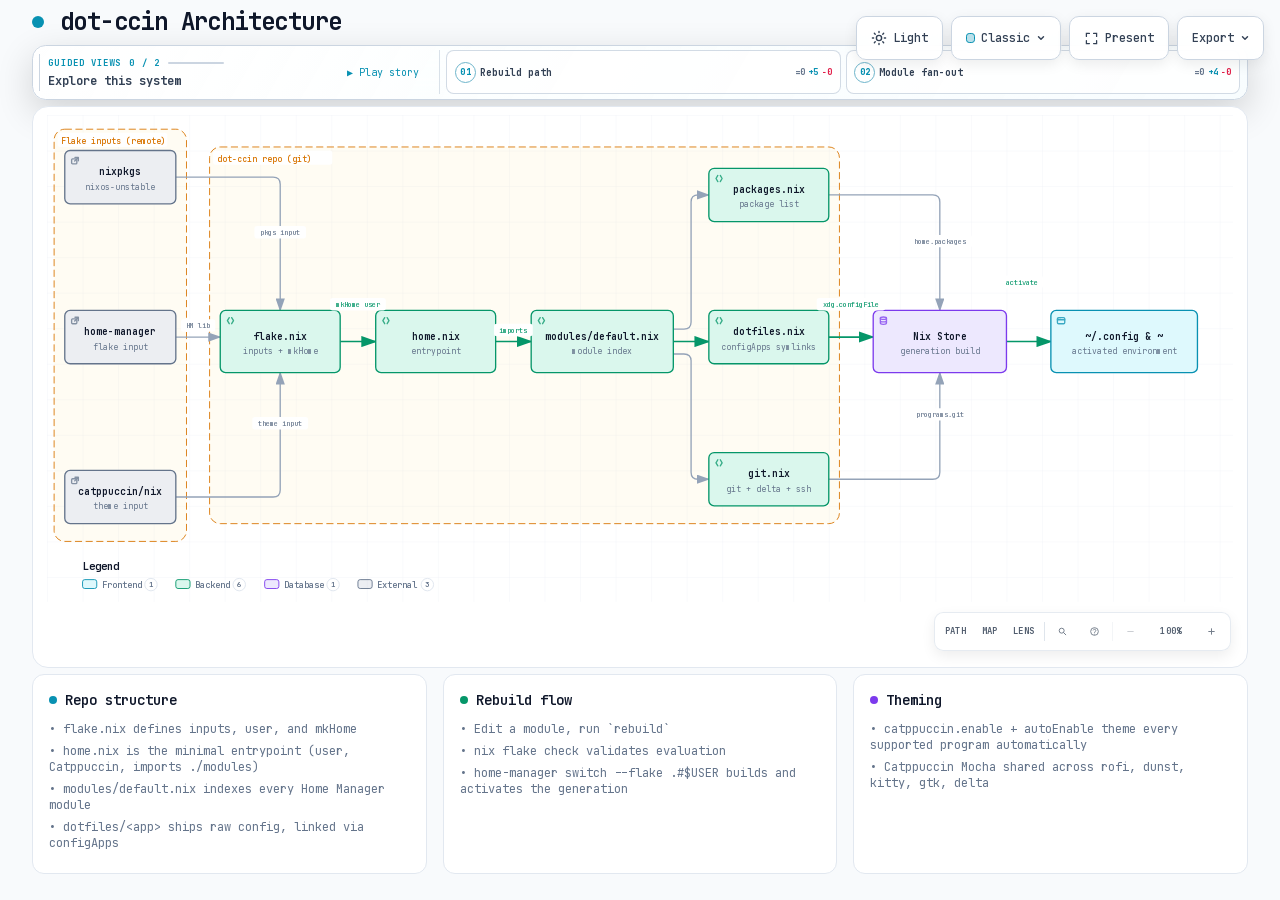
==== commit bf1696ff: "rename UbuntuConfig to dot-ccin Co-Authored-By: Claude Sonnet 5 <noreply@anthropic.com>" ====
--- a/docs/architecture.html
+++ b/docs/architecture.html
@@ -4,7 +4,7 @@
   <meta charset="UTF-8">
   <meta name="viewport" content="width=device-width, initial-scale=1.0">
   <meta name="generator" content="archify 2.17.0-dev.1">
-  <title>UbuntuConfig Architecture Diagram</title>
+  <title>dot-ccin Architecture Diagram</title>
   <script>
     // Resolve the theme before first paint so light-preference users don't
     // see a dark flash. The toolbar script below re-applies with UI state.
@@ -5081,7 +5081,7 @@
            data-preset-badge-blueprint="BLUEPRINT / REV 01"
            data-preset-badge-editorial="EDITORIAL / FIELD NOTE">
         <div class="pulse-dot"></div>
-        <h1>UbuntuConfig Architecture</h1>
+        <h1>dot-ccin Architecture</h1>
       </div>
     </div>
 
@@ -5131,7 +5131,7 @@
     <div class="diagram-container" data-detail-level="read"
          data-preset-badge-editorial-plate="ARCHIFY / PLATE 04">
       <svg viewBox="0 0 1335 548" role="img" lang="en" aria-labelledby="archify-diagram-title archify-diagram-description" data-preset="classic" data-quality-profile="showcase">
-        <title id="archify-diagram-title">UbuntuConfig Architecture</title>
+        <title id="archify-diagram-title">dot-ccin Architecture</title>
         <desc id="archify-diagram-description">An architecture diagram generated by Archify.</desc>
         <!-- Definitions -->
         <defs>
@@ -5158,7 +5158,7 @@
         <!-- Boundaries (behind everything) -->
         <rect data-graph-role="structural-frame" data-composition-frame-kind="region" data-composition-frame-id="0" data-composition-frame-label="Flake inputs (remote)" x="8" y="16" width="149" height="464" rx="12" class="c-region" stroke-width="1"/>
 
-        <rect data-graph-role="structural-frame" data-composition-frame-kind="region" data-composition-frame-id="1" data-composition-frame-label="UbuntuConfig repo (git)" x="183" y="36" width="709" height="424" rx="12" class="c-region" stroke-width="1"/>
+        <rect data-graph-role="structural-frame" data-composition-frame-kind="region" data-composition-frame-id="1" data-composition-frame-label="dot-ccin repo (git)" x="183" y="36" width="709" height="424" rx="12" class="c-region" stroke-width="1"/>
 
         <!-- Connection paths (before components for correct z-order) -->
         <path data-edge-from="nixpkgs" data-edge-to="flake" data-edge-label="pkgs input" data-edge-key="0" data-edge-id="nixpkgs-flake" data-composition-points="145,70;262.5,70;262.5,220" d="M 145 70 L 254.5 70 Q 262.5 70 262.5 78 L 262.5 220" class="a-default" stroke-width="1.5" marker-end="url(#arrowhead)"/>
@@ -5211,8 +5211,8 @@
         <text data-detail="context" x="82.5" y="444" class="t-muted" font-size="9" text-anchor="middle">theme input</text>
         </g>
 
-        <g id="node-flake" data-node-id="flake" data-node-label="flake.nix" tabindex="0" role="button" aria-label="Focus flake.nix, inputs + mkHome, UbuntuConfig repo (git)" aria-pressed="false" data-node-kind="backend" data-node-sublabel="inputs + mkHome" data-node-context="UbuntuConfig repo (git)">
-          <title>flake.nix · inputs + mkHome · UbuntuConfig repo (git)</title>
+        <g id="node-flake" data-node-id="flake" data-node-label="flake.nix" tabindex="0" role="button" aria-label="Focus flake.nix, inputs + mkHome, dot-ccin repo (git)" aria-pressed="false" data-node-kind="backend" data-node-sublabel="inputs + mkHome" data-node-context="dot-ccin repo (git)">
+          <title>flake.nix · inputs + mkHome · dot-ccin repo (git)</title>
           <rect x="195" y="220" width="135" height="70" rx="6" class="c-mask"/>
           <rect x="195" y="220" width="135" height="70" rx="6" class="c-backend" stroke-width="1.5"/>
           <g aria-hidden="true" data-semantic-sigil="backend" class="semantic-sigil s-backend" transform="translate(201 226) scale(0.6875)">
@@ -5222,8 +5222,8 @@
         <text data-detail="context" x="262.5" y="269" class="t-muted" font-size="9" text-anchor="middle">inputs + mkHome</text>
         </g>
 
-        <g id="node-homenix" data-node-id="homenix" data-node-label="home.nix" tabindex="0" role="button" aria-label="Focus home.nix, entrypoint, UbuntuConfig repo (git)" aria-pressed="false" data-node-kind="backend" data-node-sublabel="entrypoint" data-node-context="UbuntuConfig repo (git)">
-          <title>home.nix · entrypoint · UbuntuConfig repo (git)</title>
+        <g id="node-homenix" data-node-id="homenix" data-node-label="home.nix" tabindex="0" role="button" aria-label="Focus home.nix, entrypoint, dot-ccin repo (git)" aria-pressed="false" data-node-kind="backend" data-node-sublabel="entrypoint" data-node-context="dot-ccin repo (git)">
+          <title>home.nix · entrypoint · dot-ccin repo (git)</title>
           <rect x="370" y="220" width="135" height="70" rx="6" class="c-mask"/>
           <rect x="370" y="220" width="135" height="70" rx="6" class="c-backend" stroke-width="1.5"/>
           <g aria-hidden="true" data-semantic-sigil="backend" class="semantic-sigil s-backend" transform="translate(376 226) scale(0.6875)">
@@ -5233,8 +5233,8 @@
         <text data-detail="context" x="437.5" y="269" class="t-muted" font-size="9" text-anchor="middle">entrypoint</text>
         </g>
 
-        <g id="node-modulesindex" data-node-id="modulesindex" data-node-label="modules/default.nix" tabindex="0" role="button" aria-label="Focus modules/default.nix, module index, UbuntuConfig repo (git)" aria-pressed="false" data-node-kind="backend" data-node-sublabel="module index" data-node-context="UbuntuConfig repo (git)">
-          <title>modules/default.nix · module index · UbuntuConfig repo (git)</title>
+        <g id="node-modulesindex" data-node-id="modulesindex" data-node-label="modules/default.nix" tabindex="0" role="button" aria-label="Focus modules/default.nix, module index, dot-ccin repo (git)" aria-pressed="false" data-node-kind="backend" data-node-sublabel="module index" data-node-context="dot-ccin repo (git)">
+          <title>modules/default.nix · module index · dot-ccin repo (git)</title>
           <rect x="545" y="220" width="160" height="70" rx="6" class="c-mask"/>
           <rect x="545" y="220" width="160" height="70" rx="6" class="c-backend" stroke-width="1.5"/>
           <g aria-hidden="true" data-semantic-sigil="backend" class="semantic-sigil s-backend" transform="translate(551 226) scale(0.6875)">
@@ -5244,8 +5244,8 @@
         <text data-detail="context" x="625" y="269" class="t-muted" font-size="9" text-anchor="middle">module index</text>
         </g>
 
-        <g id="node-packagesnix" data-node-id="packagesnix" data-node-label="packages.nix" tabindex="0" role="button" aria-label="Focus packages.nix, package list, UbuntuConfig repo (git)" aria-pressed="false" data-node-kind="backend" data-node-sublabel="package list" data-node-context="UbuntuConfig repo (git)">
-          <title>packages.nix · package list · UbuntuConfig repo (git)</title>
+        <g id="node-packagesnix" data-node-id="packagesnix" data-node-label="packages.nix" tabindex="0" role="button" aria-label="Focus packages.nix, package list, dot-ccin repo (git)" aria-pressed="false" data-node-kind="backend" data-node-sublabel="package list" data-node-context="dot-ccin repo (git)">
+          <title>packages.nix · package list · dot-ccin repo (git)</title>
           <rect x="745" y="60" width="135" height="60" rx="6" class="c-mask"/>
           <rect x="745" y="60" width="135" height="60" rx="6" class="c-backend" stroke-width="1.5"/>
           <g aria-hidden="true" data-semantic-sigil="backend" class="semantic-sigil s-backend" transform="translate(751 66) scale(0.6875)">
@@ -5255,8 +5255,8 @@
         <text data-detail="context" x="812.5" y="104" class="t-muted" font-size="9" text-anchor="middle">package list</text>
         </g>
 
-        <g id="node-dotfilesnix" data-node-id="dotfilesnix" data-node-label="dotfiles.nix" tabindex="0" role="button" aria-label="Focus dotfiles.nix, configApps symlinks, UbuntuConfig repo (git)" aria-pressed="false" data-node-kind="backend" data-node-sublabel="configApps symlinks" data-node-tag="reads dotfiles/&lt;app&gt;" data-node-context="UbuntuConfig repo (git)">
-          <title>dotfiles.nix · configApps symlinks · UbuntuConfig repo (git) · reads dotfiles/&lt;app&gt;</title>
+        <g id="node-dotfilesnix" data-node-id="dotfilesnix" data-node-label="dotfiles.nix" tabindex="0" role="button" aria-label="Focus dotfiles.nix, configApps symlinks, dot-ccin repo (git)" aria-pressed="false" data-node-kind="backend" data-node-sublabel="configApps symlinks" data-node-tag="reads dotfiles/&lt;app&gt;" data-node-context="dot-ccin repo (git)">
+          <title>dotfiles.nix · configApps symlinks · dot-ccin repo (git) · reads dotfiles/&lt;app&gt;</title>
           <rect x="745" y="220" width="135" height="60" rx="6" class="c-mask"/>
           <rect x="745" y="220" width="135" height="60" rx="6" class="c-backend" stroke-width="1.5"/>
           <g aria-hidden="true" data-semantic-sigil="backend" class="semantic-sigil s-backend" transform="translate(751 226) scale(0.6875)">
@@ -5267,8 +5267,8 @@
         <text data-detail="fine" x="812.5" y="272" class="t-backend" font-size="7" text-anchor="middle">reads dotfiles/&lt;app&gt;</text>
         </g>
 
-        <g id="node-gitnix" data-node-id="gitnix" data-node-label="git.nix" tabindex="0" role="button" aria-label="Focus git.nix, git + delta + ssh, UbuntuConfig repo (git)" aria-pressed="false" data-node-kind="backend" data-node-sublabel="git + delta + ssh" data-node-context="UbuntuConfig repo (git)">
-          <title>git.nix · git + delta + ssh · UbuntuConfig repo (git)</title>
+        <g id="node-gitnix" data-node-id="gitnix" data-node-label="git.nix" tabindex="0" role="button" aria-label="Focus git.nix, git + delta + ssh, dot-ccin repo (git)" aria-pressed="false" data-node-kind="backend" data-node-sublabel="git + delta + ssh" data-node-context="dot-ccin repo (git)">
+          <title>git.nix · git + delta + ssh · dot-ccin repo (git)</title>
           <rect x="745" y="380" width="135" height="60" rx="6" class="c-mask"/>
           <rect x="745" y="380" width="135" height="60" rx="6" class="c-backend" stroke-width="1.5"/>
           <g aria-hidden="true" data-semantic-sigil="backend" class="semantic-sigil s-backend" transform="translate(751 386) scale(0.6875)">
@@ -5351,9 +5351,9 @@
           <text data-boundary-label="" x="16" y="33" class="t-cloud" font-size="9" font-weight="600">Flake inputs (remote)</text>
         </g>
 
-        <g data-graph-role="structural-frame-label" data-composition-frame-id="1" data-composition-frame-kind="region" data-composition-frame-label="UbuntuConfig repo (git)">
+        <g data-graph-role="structural-frame-label" data-composition-frame-id="1" data-composition-frame-kind="region" data-composition-frame-label="dot-ccin repo (git)">
           <rect data-graph-role="structural-frame-label-mask" x="187" y="40" width="134.2" height="16" rx="3" class="c-mask"/>
-          <text data-boundary-label="" x="191" y="53" class="t-cloud" font-size="9" font-weight="600">UbuntuConfig repo (git)</text>
+          <text data-boundary-label="" x="191" y="53" class="t-cloud" font-size="9" font-weight="600">dot-ccin repo (git)</text>
         </g>
 
         <!-- Legend -->
